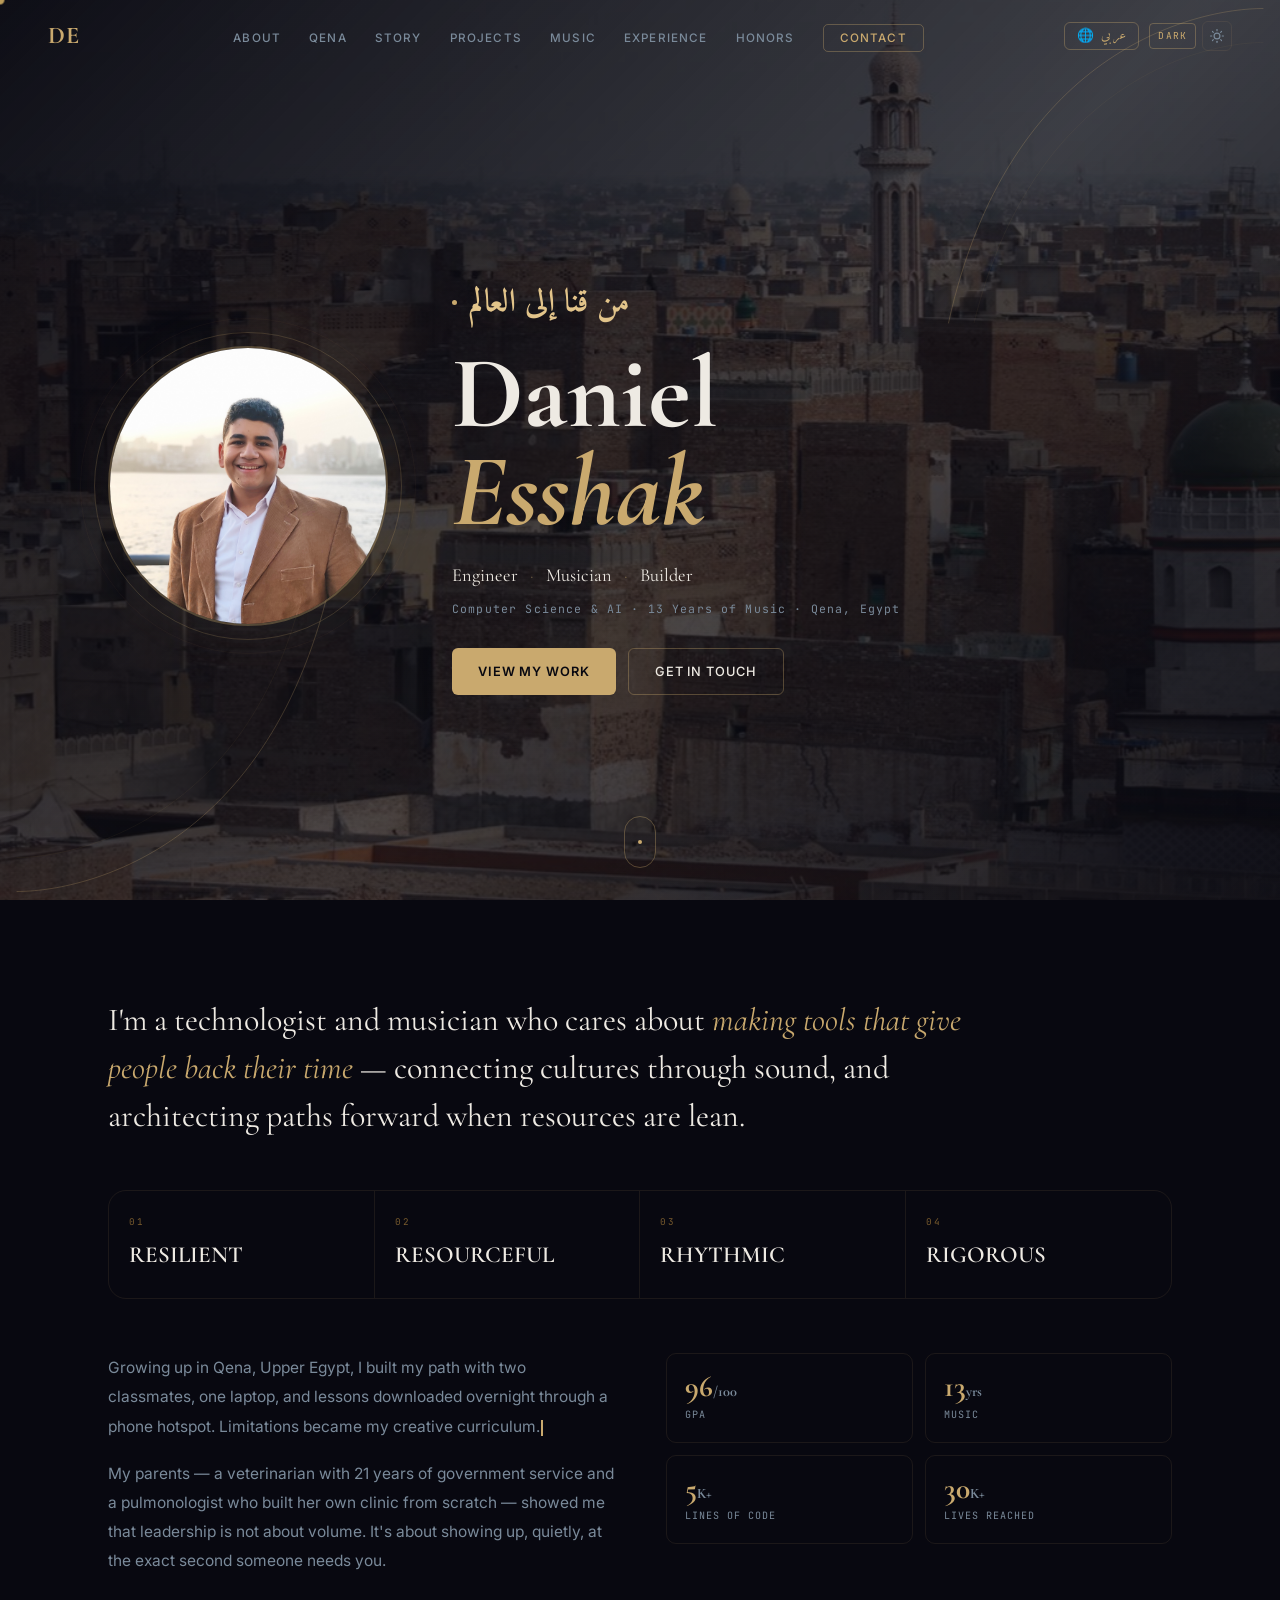
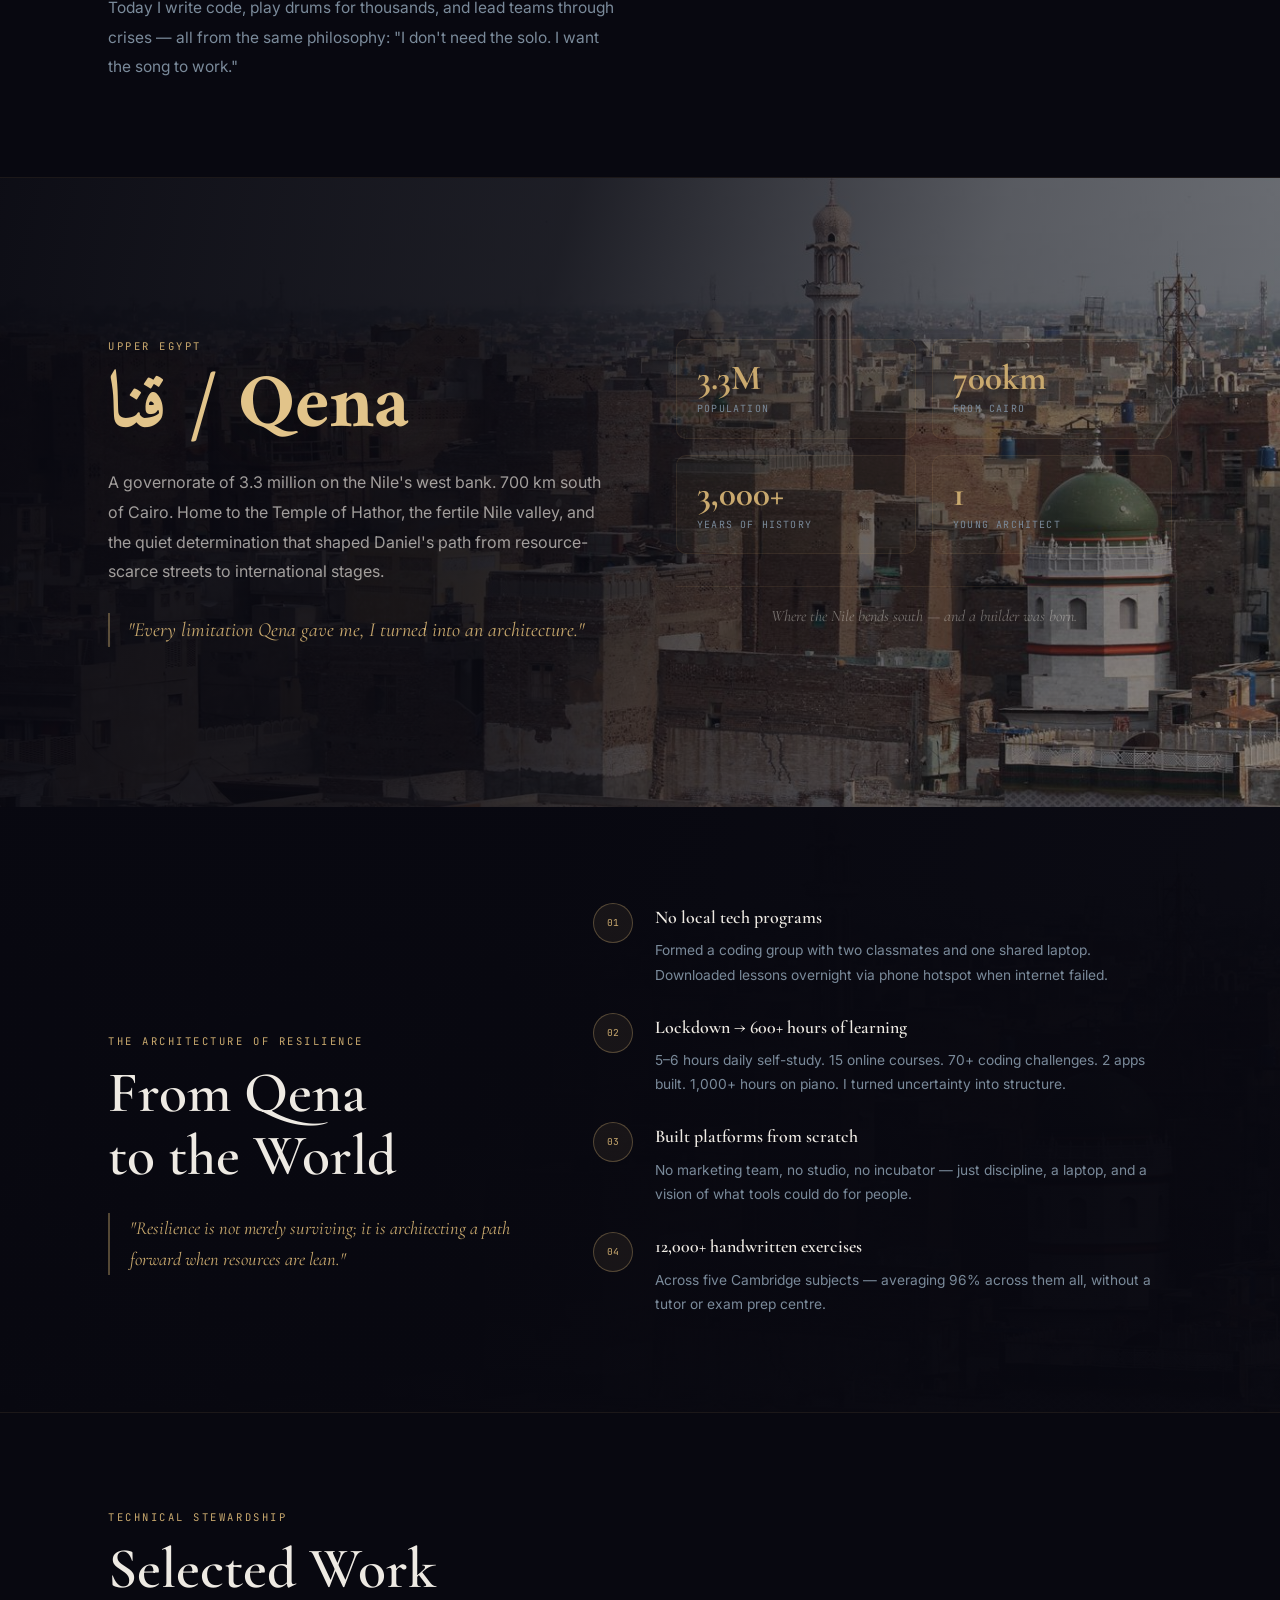
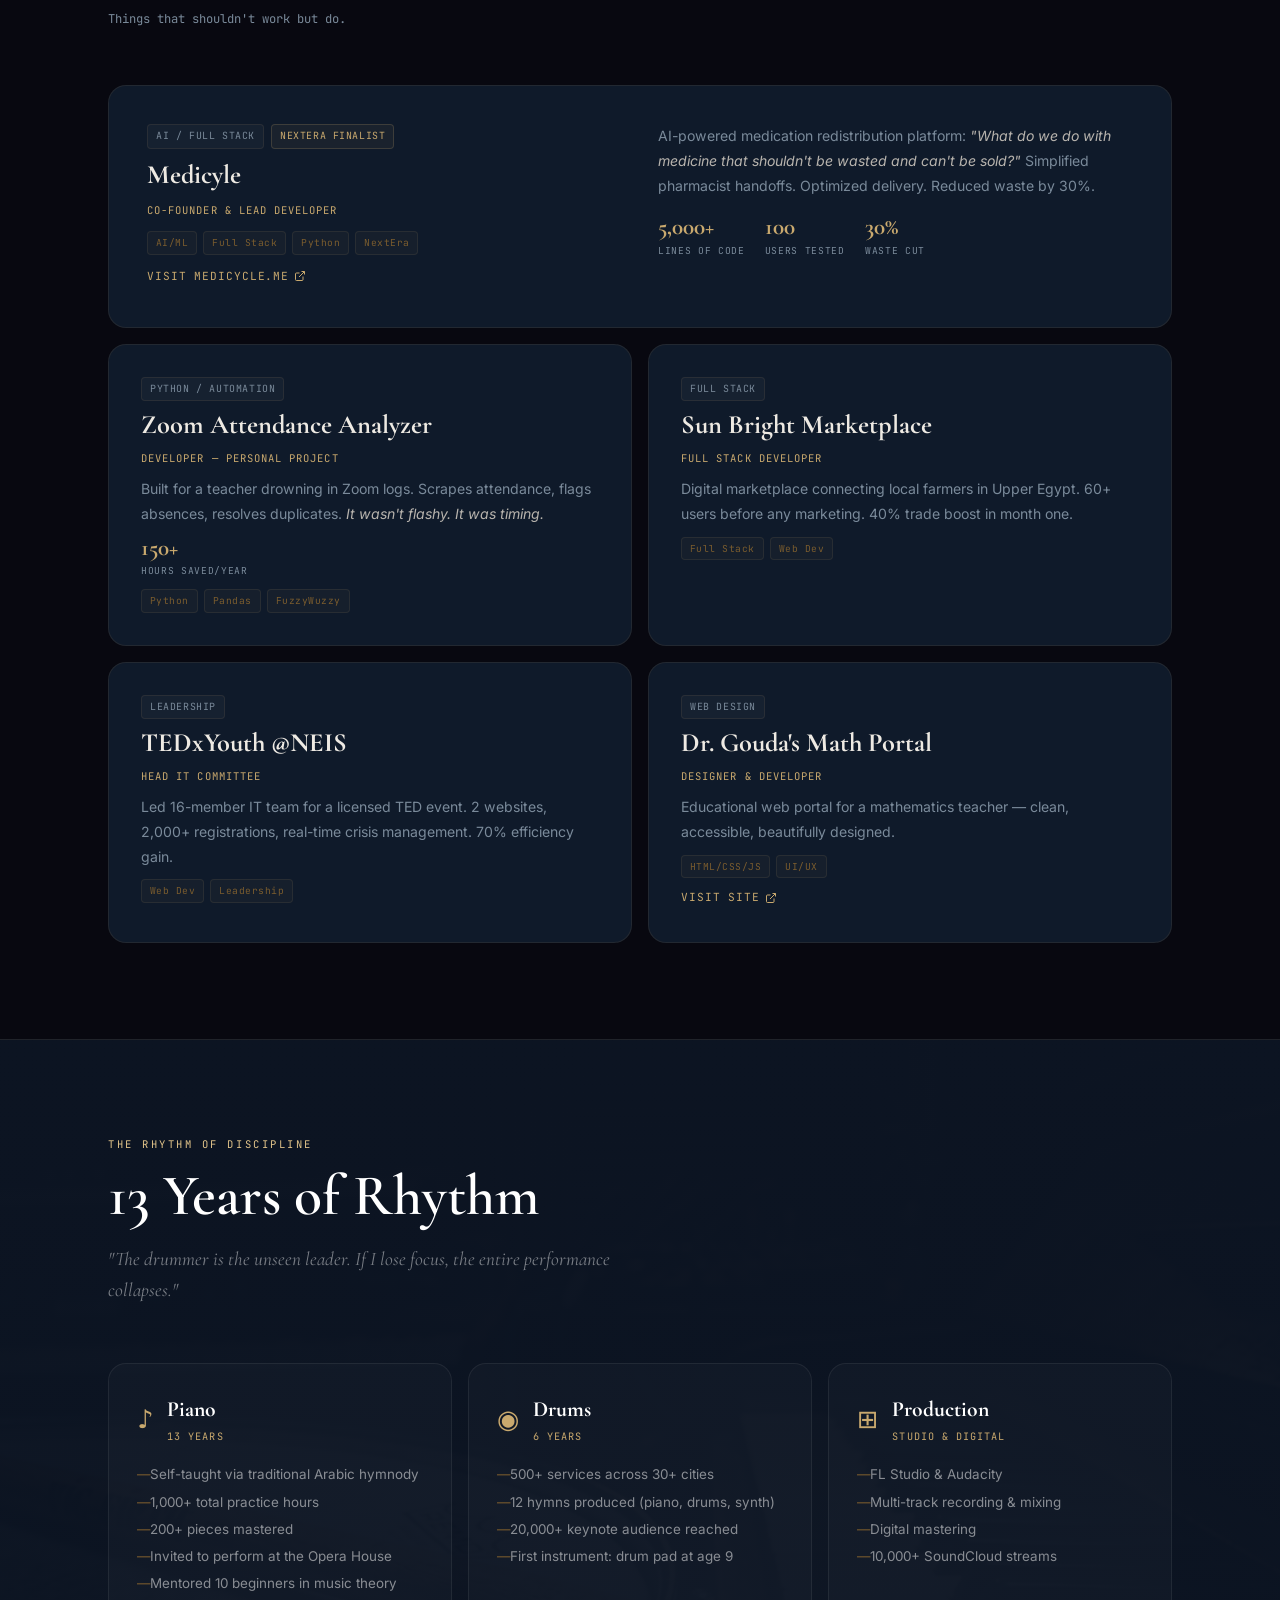
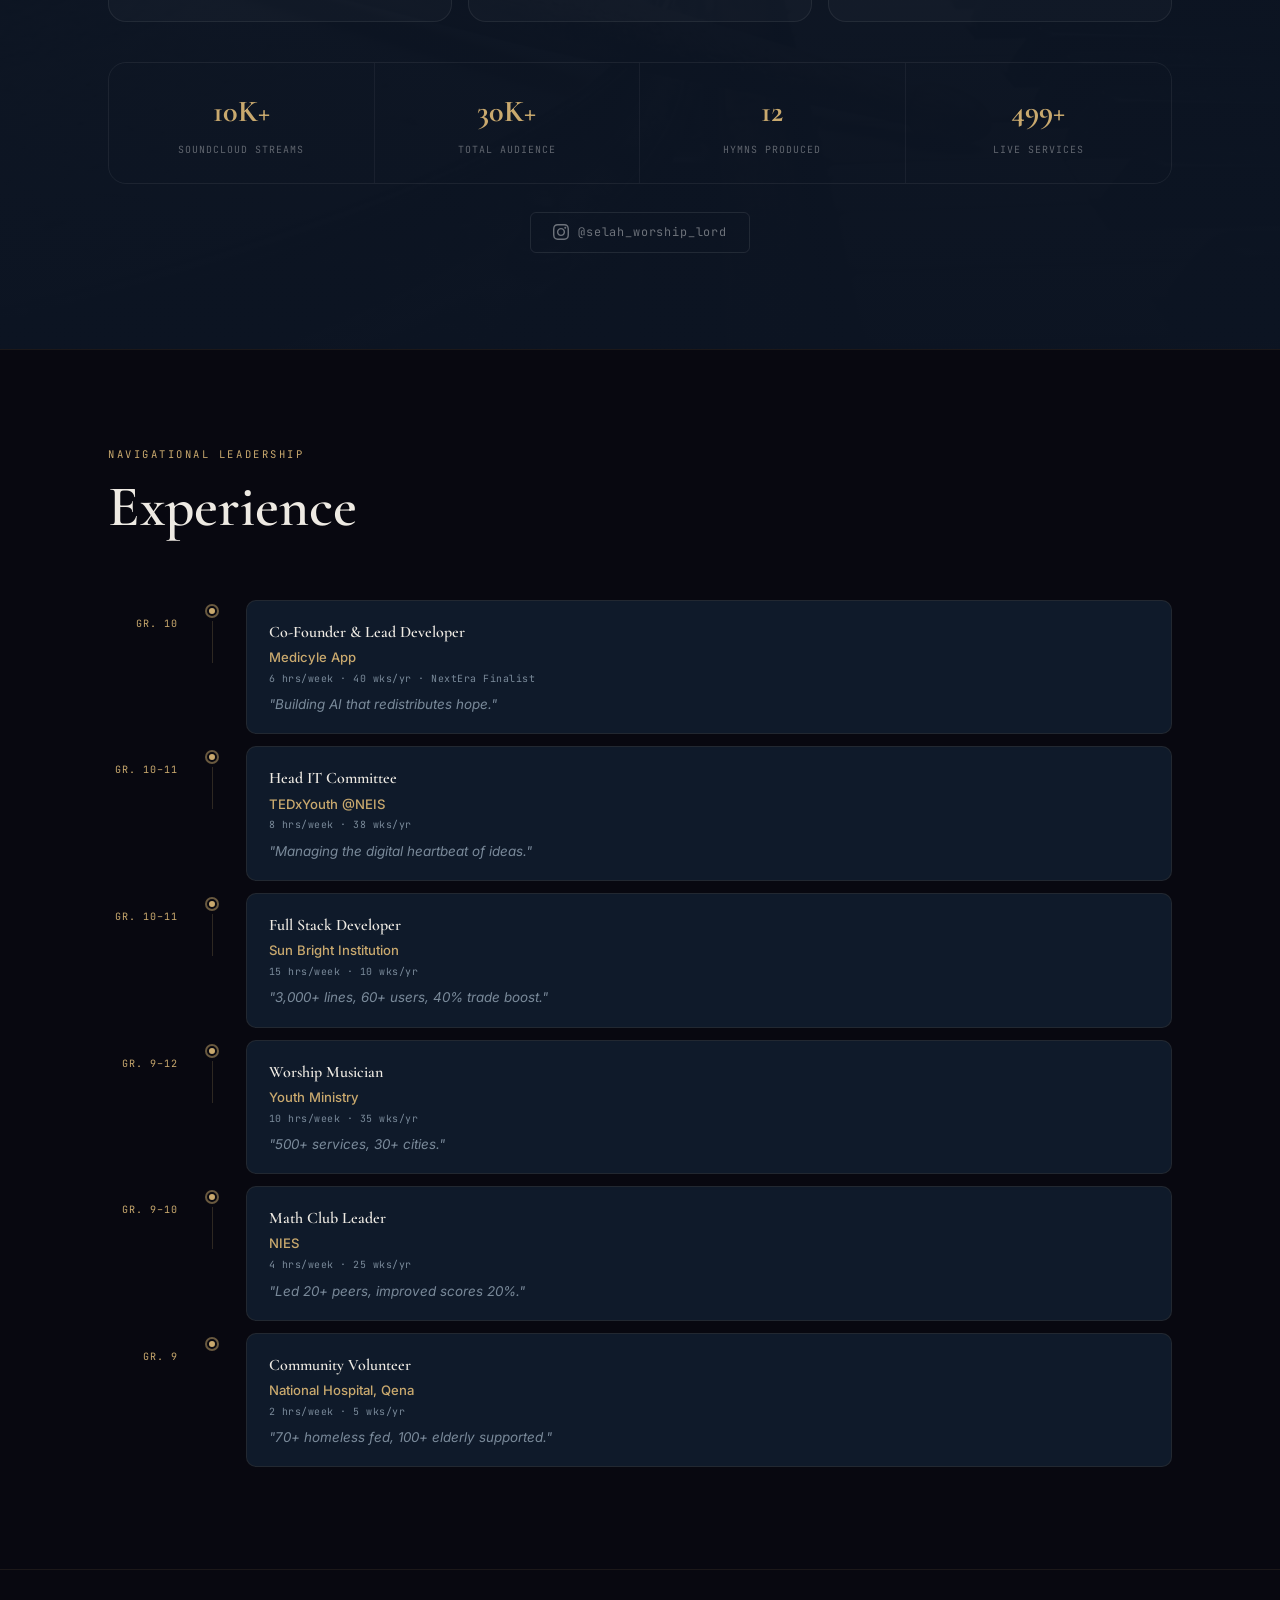
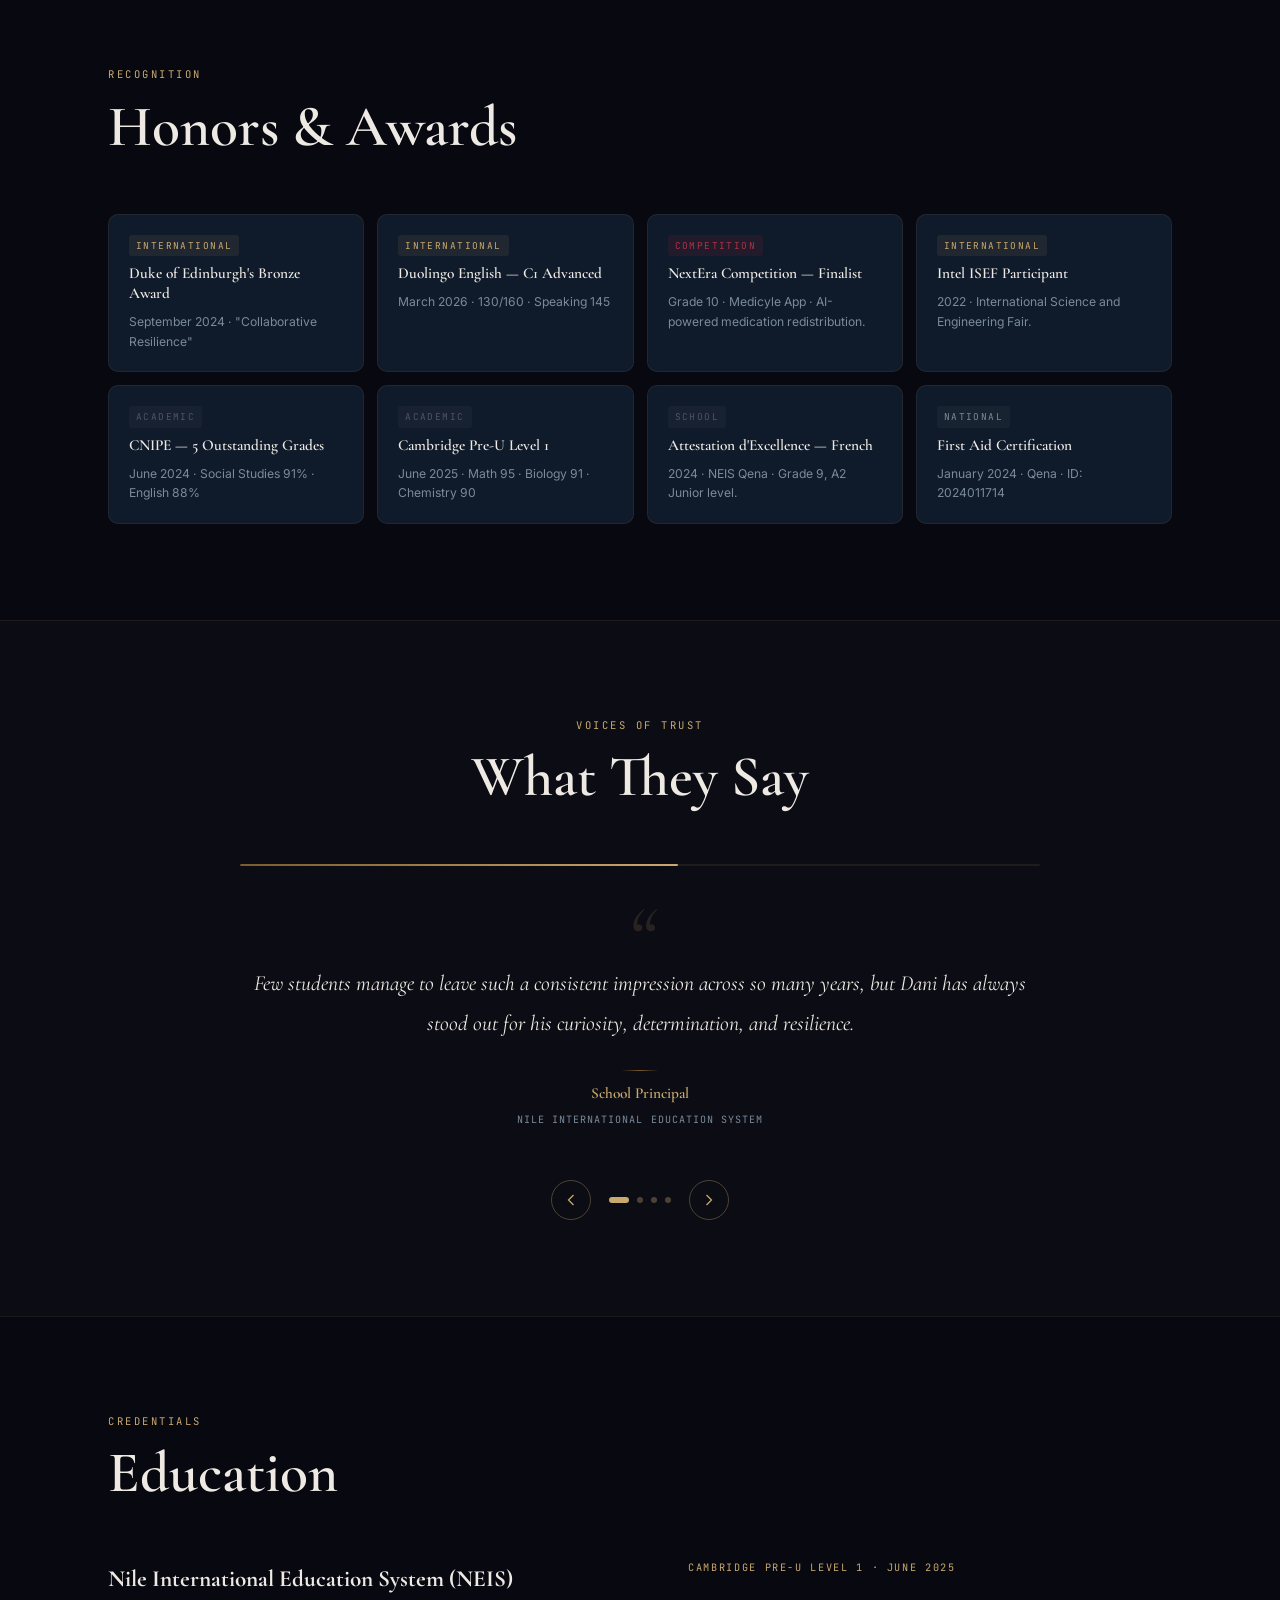
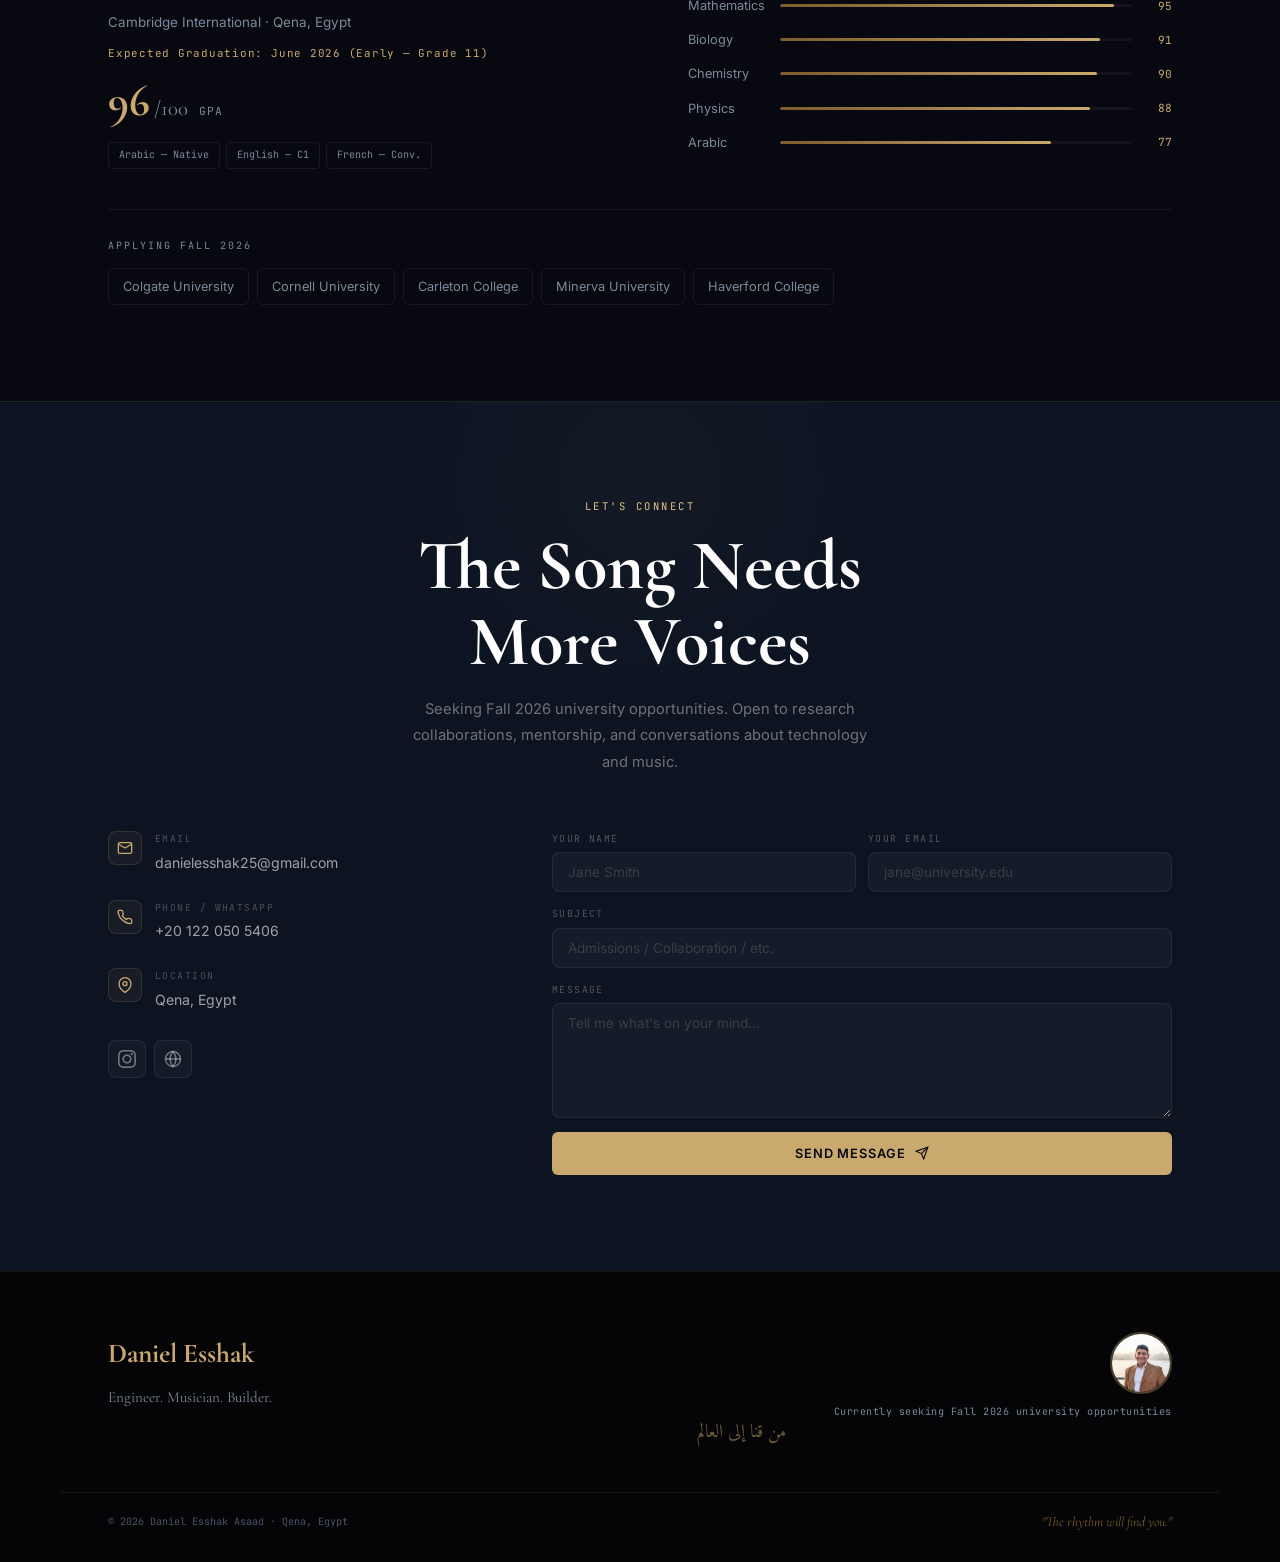
==== index.html @ c5931167 "Fix canonical URL to dodi-ui.github.io/Dody/" ====
<!DOCTYPE html>
<html lang="en" dir="ltr">
<head>
  <meta charset="UTF-8" />
  <meta name="viewport" content="width=device-width, initial-scale=1.0" />
  <title>Daniel Esshak — Engineer · Musician · Builder | Qena, Egypt</title>
  <meta name="description" content="Daniel Esshak Asaad — Computer Science student from Qena, Egypt. Co-founder of Medicyle AI, TEDx IT Lead, pianist & drummer with 13 years of music. Applying Fall 2026." />
  <meta name="keywords" content="Daniel Esshak, Qena Egypt, CS student, Medicyle, TEDx, pianist, drummer, software engineer, AI, portfolio" />
  <meta name="author" content="Daniel Esshak Asaad" />
  <meta name="robots" content="index, follow" />
  <meta property="og:type"        content="website" />
  <meta property="og:title"       content="Daniel Esshak — Engineer · Musician · Builder" />
  <meta property="og:description" content="CS student from Qena, Egypt. Building AI tools, playing drums for thousands, architecting paths forward." />
  <meta property="og:url"         content="https://dodi-ui.github.io/Dody/" />
  <meta property="og:locale"      content="en_US" />
  <meta name="twitter:card"        content="summary" />
  <meta name="twitter:title"       content="Daniel Esshak — Engineer · Musician · Builder" />
  <meta name="twitter:description" content="CS student from Qena, Egypt. Co-founder of Medicyle AI · TEDx IT Lead · Pianist & Drummer." />
  <link rel="canonical" href="https://dodi-ui.github.io/Dody/" />
  <link rel="preconnect" href="https://fonts.googleapis.com" />
  <link rel="preconnect" href="https://fonts.gstatic.com" crossorigin />
  <link href="https://fonts.googleapis.com/css2?family=Amiri:ital,wght@0,400;0,700;1,400&family=Cormorant+Garamond:ital,wght@0,300;0,400;0,600;0,700;1,300;1,400;1,600&family=Inter:wght@300;400;500;600&family=JetBrains+Mono:wght@400;500&display=swap" rel="stylesheet" />
  <link rel="stylesheet" href="style.css" />
</head>
<body>

  <!-- CURTAINS -->
  <div class="curtain curtain-left"  id="curtainLeft"></div>
  <div class="curtain curtain-right" id="curtainRight"></div>

  <!-- LOADER -->
  <div id="loader" class="loader">
    <div class="loader-inner">
      <div class="loader-deco loader-deco--tl"></div>
      <div class="loader-deco loader-deco--br"></div>
      <div class="loader-beats">
        <span class="beat" id="b1">TAK</span><span class="beat-dot">.</span>
        <span class="beat" id="b2">TAK</span><span class="beat-dot">.</span>
        <span class="beat" id="b3">TAK</span><span class="beat-dot">.</span>
      </div>
      <div class="loader-arabic-wrap" id="loaderArabic">
        <span class="loader-arabic" id="loaderArabicText"></span>
        <span class="loader-arabic-cursor" id="loaderCursor">|</span>
      </div>
      <div class="loader-bar-wrap"><div class="loader-bar" id="loaderBar"></div></div>
      <p class="loader-sub">Loading Daniel Esshak</p>
    </div>
  </div>

  <!-- CURSOR -->
  <div class="cursor" id="cursor"></div>
  <div class="cursor-follower" id="cursorFollower"></div>

  <!-- NAV -->
  <nav class="nav" id="mainNav">
    <a href="#hero" class="nav-logo" id="navLogo">
      <span class="logo-state logo-abbr">DE</span>
      <span class="logo-state logo-fullname">Daniel Esshak</span>
    </a>
    <button class="nav-toggle" id="navToggle" aria-label="Toggle menu">
      <span></span><span></span><span></span>
    </button>
    <ul class="nav-links" id="navLinks">
      <li><a href="#about"      class="nav-link" data-i18n="nav.about">About</a></li>
      <li><a href="#qena"       class="nav-link" data-i18n="nav.qena">Qena</a></li>
      <li><a href="#story"      class="nav-link" data-i18n="nav.story">Story</a></li>
      <li><a href="#projects"   class="nav-link" data-i18n="nav.projects">Projects</a></li>
      <li><a href="#music"      class="nav-link" data-i18n="nav.music">Music</a></li>
      <li><a href="#experience" class="nav-link" data-i18n="nav.experience">Experience</a></li>
      <li><a href="#honors"     class="nav-link" data-i18n="nav.honors">Honors</a></li>
      <li><a href="#contact"    class="nav-link nav-cta" data-i18n="nav.contact">Contact</a></li>
    </ul>
    <div class="nav-right">
      <!-- Translate -->
      <button class="translate-btn" id="translateBtn" aria-label="Translate to Arabic" title="Translate">
        <span class="translate-icon">&#x1F310;</span>
        <span class="translate-label" id="translateLabel" data-i18n="nav.translate">عربي</span>
      </button>
      <!-- Mode indicator + toggle -->
      <div class="theme-mode-wrap">
        <span class="theme-mode-label" id="themeModeLabel">DARK</span>
        <button class="theme-toggle" id="themeToggle" aria-label="Toggle light mode">
          <svg xmlns="http://www.w3.org/2000/svg" width="14" height="14" viewBox="0 0 24 24" fill="none" stroke="currentColor" stroke-width="2" stroke-linecap="round" stroke-linejoin="round"><circle cx="12" cy="12" r="5"/><line x1="12" y1="1" x2="12" y2="3"/><line x1="12" y1="21" x2="12" y2="23"/><line x1="4.22" y1="4.22" x2="5.64" y2="5.64"/><line x1="18.36" y1="18.36" x2="19.78" y2="19.78"/><line x1="1" y1="12" x2="3" y2="12"/><line x1="21" y1="12" x2="23" y2="12"/><line x1="4.22" y1="19.78" x2="5.64" y2="18.36"/><line x1="18.36" y1="5.64" x2="19.78" y2="4.22"/></svg>
        </button>
      </div>
    </div>
  </nav>

  <!-- ═══ HERO ═══ -->
  <section id="hero" class="hero">
    <div class="hero-bg">
      <img src="qena_night.png" alt="Qena night sky" class="hero-bg-img" />
      <div class="hero-bg-overlay"></div>
      <canvas id="particleCanvas" class="particle-canvas"></canvas>
    </div>
    <div class="hero-deco-lines">
      <svg class="hero-deco-svg hero-deco-svg--1" viewBox="0 0 400 400" fill="none">
        <path d="M 380,10 C 300,10 80,60 10,380" stroke="#c9a96e" stroke-width="0.9" stroke-linecap="round" opacity="0.32"/>
        <path d="M 380,50 C 310,50 110,95 40,380" stroke="#c9a96e" stroke-width="0.45" stroke-linecap="round" opacity="0.16"/>
      </svg>
      <svg class="hero-deco-svg hero-deco-svg--2" viewBox="0 0 400 400" fill="none">
        <path d="M 20,390 C 100,390 320,340 390,20" stroke="#c9a96e" stroke-width="0.9" stroke-linecap="round" opacity="0.32"/>
        <path d="M 20,350 C 90,350 300,305 360,20" stroke="#c9a96e" stroke-width="0.45" stroke-linecap="round" opacity="0.16"/>
      </svg>
    </div>
    <div class="hero-content">
      <div class="hero-portrait-wrap">
        <div class="hero-portrait-frame">
          <img src="daniel_portrait.png" alt="Daniel Esshak" class="hero-portrait" />
        </div>
        <div class="hero-portrait-ring"></div>
        <div class="hero-portrait-ring hero-portrait-ring--2"></div>
      </div>
      <div class="hero-text">
        <p class="hero-eyebrow hero-arabic-eyebrow">
          <span class="eyebrow-dot"></span>
          <span class="hero-arabic-text" dir="rtl">من قنا إلى العالم</span>
        </p>
        <h1 class="hero-name">
          <span class="hero-name-line">Daniel</span>
          <em class="hero-name-line hero-name-accent">Esshak</em>
        </h1>
        <p class="hero-tagline">
          <span data-i18n="hero.tagline.0">Engineer</span>
          <span class="tag-sep">·</span>
          <span data-i18n="hero.tagline.1">Musician</span>
          <span class="tag-sep">·</span>
          <span data-i18n="hero.tagline.2">Builder</span>
        </p>
        <p class="hero-sub" data-i18n="hero.sub">Computer Science &amp; AI · 13 Years of Music · Qena, Egypt</p>
        <div class="hero-actions">
          <a href="#projects" class="btn btn-primary" data-i18n="hero.cta.work">View My Work</a>
          <a href="#contact"  class="btn btn-ghost"   data-i18n="hero.cta.contact">Get in Touch</a>
        </div>
      </div>
    </div>
    <a href="#about" class="scroll-indicator" aria-label="Scroll down">
      <div class="scroll-dot"></div>
    </a>
  </section>

  <!-- ═══ ABOUT ═══ -->
  <section id="about" class="about section">
    <div class="container">
      <div class="about-intro">
        <p class="about-manifesto" data-i18n-html="about.manifesto">
          I'm a technologist and musician who cares about <em>making tools that give people back their time</em> — connecting cultures through sound, and architecting paths forward when resources are lean.
        </p>
      </div>
      <div class="about-values">
        <div class="value-item">
          <span class="value-num">01</span>
          <span class="value-word" data-i18n="about.value.0">RESILIENT</span>
          <span class="value-line"></span>
        </div>
        <div class="value-item">
          <span class="value-num">02</span>
          <span class="value-word" data-i18n="about.value.1">RESOURCEFUL</span>
          <span class="value-line"></span>
        </div>
        <div class="value-item">
          <span class="value-num">03</span>
          <span class="value-word" data-i18n="about.value.2">RHYTHMIC</span>
          <span class="value-line"></span>
        </div>
        <div class="value-item">
          <span class="value-num">04</span>
          <span class="value-word" data-i18n="about.value.3">RIGOROUS</span>
          <span class="value-line"></span>
        </div>
      </div>
      <div class="about-body">
        <div class="about-col">
          <div class="about-typewriter" id="aboutTypewriter">
            <p class="tw-para" data-i18n-tw="about.tw.0" data-tw="Growing up in Qena, Upper Egypt, I built my path with two classmates, one laptop, and lessons downloaded overnight through a phone hotspot. Limitations became my creative curriculum."></p>
            <p class="tw-para" data-i18n-tw="about.tw.1" data-tw="My parents — a veterinarian with 21 years of government service and a pulmonologist who built her own clinic from scratch — showed me that leadership is not about volume. It's about showing up, quietly, at the exact second someone needs you."></p>
            <p class="tw-para" data-i18n-tw="about.tw.2" data-tw='Today I write code, play drums for thousands, and lead teams through crises — all from the same philosophy: "I don&apos;t need the solo. I want the song to work."'></p>
          </div>
        </div>
        <div class="about-col">
          <div class="about-stats">
            <div class="stat" data-count="96" data-suffix="/100">
              <span class="stat-num">96<small>/100</small></span>
              <span class="stat-label" data-i18n="about.stat.gpa">GPA</span>
            </div>
            <div class="stat" data-count="13" data-suffix="yrs">
              <span class="stat-num">13<small>yrs</small></span>
              <span class="stat-label" data-i18n="about.stat.music">Music</span>
            </div>
            <div class="stat" data-count="5" data-suffix="K+">
              <span class="stat-num">5<small>K+</small></span>
              <span class="stat-label" data-i18n="about.stat.code">Lines of Code</span>
            </div>
            <div class="stat" data-count="30" data-suffix="K+">
              <span class="stat-num">30<small>K+</small></span>
              <span class="stat-label" data-i18n="about.stat.lives">Lives Reached</span>
            </div>
          </div>
        </div>
      </div>
    </div>
  </section>

  <!-- ═══ QENA SECTION ═══ -->
  <section id="qena" class="qena-section">
    <div class="qena-img-wrap">
      <img src="qena_night.png" alt="Qena, Upper Egypt at night" class="qena-img" loading="lazy" />
      <div class="qena-gradient-overlay"></div>
    </div>
    <div class="container qena-body">
      <div class="qena-left">
        <div class="qena-eyebrow" data-i18n="qena.label">Upper Egypt</div>
        <h2 class="qena-title" data-i18n="qena.title">قنا / Qena</h2>
        <p class="qena-desc" data-i18n="qena.desc">A governorate of 3.3 million on the Nile's west bank. 700 km south of Cairo. Home to the Temple of Hathor, the fertile Nile valley, and the quiet determination that shaped Daniel's path from resource-scarce streets to international stages.</p>
        <blockquote class="qena-quote" data-i18n="qena.quote">"Every limitation Qena gave me, I turned into an architecture."</blockquote>
      </div>
      <div class="qena-right">
        <div class="qena-facts">
          <div class="qf-item" data-scroll-reveal>
            <span class="qf-val">3.3M</span>
            <span class="qf-label" data-i18n="qena.fact.population">Population</span>
          </div>
          <div class="qf-item" data-scroll-reveal>
            <span class="qf-val">700km</span>
            <span class="qf-label" data-i18n="qena.fact.cairo">From Cairo</span>
          </div>
          <div class="qf-item" data-scroll-reveal>
            <span class="qf-val">3,000+</span>
            <span class="qf-label" data-i18n="qena.fact.history">Years of History</span>
          </div>
          <div class="qf-item" data-scroll-reveal>
            <span class="qf-val">1</span>
            <span class="qf-label" data-i18n="qena.fact.builder">Young Architect</span>
          </div>
        </div>
        <div class="qena-timeline-note" data-i18n="qena.note">
          Where the Nile bends south — and a builder was born.
        </div>
      </div>
    </div>
  </section>

  <!-- ═══ STORY ═══ -->
  <section id="story" class="story section">
    <div class="story-bg">
      <img src="qena_night.png" alt="Upper Egypt" class="story-bg-img" loading="lazy" />
      <div class="story-bg-overlay"></div>
    </div>
    <div class="container story-grid">
      <div class="story-left">
        <div class="section-label" data-i18n="story.label">The Architecture of Resilience</div>
        <h2 class="section-title" data-i18n-html="story.title">From Qena<br/>to the World</h2>
        <blockquote class="story-quote" data-i18n="story.quote">"Resilience is not merely surviving; it is architecting a path forward when resources are lean."</blockquote>
      </div>
      <div class="story-right">
        <div class="story-timeline">
          <div class="timeline-item" data-scroll-reveal>
            <div class="tl-icon">01</div>
            <div class="tl-content">
              <h3 class="tl-title" data-i18n="story.tl.0.title">No local tech programs</h3>
              <p class="tl-desc" data-i18n="story.tl.0.desc">Formed a coding group with two classmates and one shared laptop. Downloaded lessons overnight via phone hotspot when internet failed.</p>
            </div>
          </div>
          <div class="timeline-item" data-scroll-reveal>
            <div class="tl-icon">02</div>
            <div class="tl-content">
              <h3 class="tl-title" data-i18n="story.tl.1.title">Lockdown → 600+ hours of learning</h3>
              <p class="tl-desc" data-i18n="story.tl.1.desc">5–6 hours daily self-study. 15 online courses. 70+ coding challenges. 2 apps built. 1,000+ hours on piano. I turned uncertainty into structure.</p>
            </div>
          </div>
          <div class="timeline-item" data-scroll-reveal>
            <div class="tl-icon">03</div>
            <div class="tl-content">
              <h3 class="tl-title" data-i18n="story.tl.2.title">Built platforms from scratch</h3>
              <p class="tl-desc" data-i18n="story.tl.2.desc">No marketing team, no studio, no incubator — just discipline, a laptop, and a vision of what tools could do for people.</p>
            </div>
          </div>
          <div class="timeline-item" data-scroll-reveal>
            <div class="tl-icon">04</div>
            <div class="tl-content">
              <h3 class="tl-title" data-i18n="story.tl.3.title">12,000+ handwritten exercises</h3>
              <p class="tl-desc" data-i18n="story.tl.3.desc">Across five Cambridge subjects — averaging 96% across them all, without a tutor or exam prep centre.</p>
            </div>
          </div>
        </div>
      </div>
    </div>
  </section>

  <!-- ═══ PROJECTS ═══ -->
  <section id="projects" class="projects section">
    <div class="container">
      <div class="section-header">
        <div class="section-label" data-i18n="projects.label">Technical Stewardship</div>
        <h2 class="section-title" data-i18n="projects.title">Selected Work</h2>
        <p class="section-sub" data-i18n="projects.sub">Things that shouldn't work but do.</p>
      </div>
      <div class="projects-grid">
        <article class="project-card project-card--featured" data-scroll-reveal>
          <div class="project-card-inner">
            <div class="project-left">
              <div class="project-meta">
                <span class="project-tag">AI / Full Stack</span>
                <span class="project-tag project-tag--gold">NextEra Finalist</span>
              </div>
              <h3 class="project-name">Medicyle</h3>
              <p class="project-role" data-i18n="projects.medicyle.role">Co-Founder &amp; Lead Developer</p>
              <div class="project-stack">
                <span class="stack-chip">AI/ML</span><span class="stack-chip">Full Stack</span>
                <span class="stack-chip">Python</span><span class="stack-chip">NextEra</span>
              </div>
              <a href="https://medicycle.me" target="_blank" rel="noopener" class="project-link">Visit Medicycle.me <svg width="12" height="12" viewBox="0 0 24 24" fill="none" stroke="currentColor" stroke-width="2"><path d="M18 13v6a2 2 0 0 1-2 2H5a2 2 0 0 1-2-2V8a2 2 0 0 1 2-2h6"/><polyline points="15,3 21,3 21,9"/><line x1="10" y1="14" x2="21" y2="3"/></svg></a>
            </div>
            <div class="project-right">
              <p class="project-desc" data-i18n="projects.medicyle.desc">AI-powered medication redistribution platform: <em>"What do we do with medicine that shouldn't be wasted and can't be sold?"</em> Simplified pharmacist handoffs. Optimized delivery. Reduced waste by 30%.</p>
              <div class="project-metrics">
                <div class="metric"><span class="metric-val">5,000+</span><span class="metric-label" data-i18n="projects.metric.lines">Lines of code</span></div>
                <div class="metric"><span class="metric-val">100</span><span class="metric-label" data-i18n="projects.metric.users">Users tested</span></div>
                <div class="metric"><span class="metric-val">30%</span><span class="metric-label" data-i18n="projects.metric.waste">Waste cut</span></div>
              </div>
            </div>
          </div>
        </article>
        <article class="project-card" data-scroll-reveal>
          <div class="project-card-inner project-card-inner--sm">
            <div class="project-meta"><span class="project-tag">Python / Automation</span></div>
            <h3 class="project-name" data-i18n="projects.zoom.name">Zoom Attendance Analyzer</h3>
            <p class="project-role" data-i18n="projects.zoom.role">Developer — Personal Project</p>
            <p class="project-desc" data-i18n="projects.zoom.desc">Built for a teacher drowning in Zoom logs. Scrapes attendance, flags absences, resolves duplicates. <em>It wasn't flashy. It was timing.</em></p>
            <div class="project-metrics"><div class="metric"><span class="metric-val">150+</span><span class="metric-label" data-i18n="projects.zoom.metric">Hours saved/year</span></div></div>
            <div class="project-stack"><span class="stack-chip">Python</span><span class="stack-chip">Pandas</span><span class="stack-chip">FuzzyWuzzy</span></div>
          </div>
        </article>
        <article class="project-card" data-scroll-reveal>
          <div class="project-card-inner project-card-inner--sm">
            <div class="project-meta"><span class="project-tag">Full Stack</span></div>
            <h3 class="project-name" data-i18n="projects.sunbright.name">Sun Bright Marketplace</h3>
            <p class="project-role" data-i18n="projects.sunbright.role">Full Stack Developer</p>
            <p class="project-desc" data-i18n="projects.sunbright.desc">Digital marketplace connecting local farmers in Upper Egypt. 60+ users before any marketing. 40% trade boost in month one.</p>
            <div class="project-stack"><span class="stack-chip">Full Stack</span><span class="stack-chip">Web Dev</span></div>
          </div>
        </article>
        <article class="project-card" data-scroll-reveal>
          <div class="project-card-inner project-card-inner--sm">
            <div class="project-meta"><span class="project-tag">Leadership</span></div>
            <h3 class="project-name">TEDxYouth @NEIS</h3>
            <p class="project-role" data-i18n="projects.tedx.role">Head IT Committee</p>
            <p class="project-desc" data-i18n="projects.tedx.desc">Led 16-member IT team for a licensed TED event. 2 websites, 2,000+ registrations, real-time crisis management. 70% efficiency gain.</p>
            <div class="project-stack"><span class="stack-chip">Web Dev</span><span class="stack-chip">Leadership</span></div>
          </div>
        </article>
        <article class="project-card" data-scroll-reveal>
          <div class="project-card-inner project-card-inner--sm">
            <div class="project-meta"><span class="project-tag">Web Design</span></div>
            <h3 class="project-name" data-i18n="projects.gouda.name">Dr. Gouda's Math Portal</h3>
            <p class="project-role" data-i18n="projects.gouda.role">Designer &amp; Developer</p>
            <p class="project-desc" data-i18n="projects.gouda.desc">Educational web portal for a mathematics teacher — clean, accessible, beautifully designed.</p>
            <div class="project-stack"><span class="stack-chip">HTML/CSS/JS</span><span class="stack-chip">UI/UX</span></div>
            <a href="https://dodi-ui.github.io/Math-Site-2/" target="_blank" rel="noopener" class="project-link">Visit Site <svg width="12" height="12" viewBox="0 0 24 24" fill="none" stroke="currentColor" stroke-width="2"><path d="M18 13v6a2 2 0 0 1-2 2H5a2 2 0 0 1-2-2V8a2 2 0 0 1 2-2h6"/><polyline points="15,3 21,3 21,9"/><line x1="10" y1="14" x2="21" y2="3"/></svg></a>
          </div>
        </article>
      </div>
    </div>
  </section>

  <!-- ═══ MUSIC ═══ -->
  <section id="music" class="music section section--dark">
    <div class="music-bg">
      <img src="music_atmosphere.png" alt="Music" class="music-bg-img" loading="lazy" />
      <div class="music-bg-overlay"></div>
    </div>
    <div class="container">
      <div class="section-header">
        <div class="section-label section-label--light" data-i18n="music.label">The Rhythm of Discipline</div>
        <h2 class="section-title section-title--light" data-i18n="music.title">13 Years of Rhythm</h2>
        <blockquote class="music-hero-quote" data-i18n="music.quote">"The drummer is the unseen leader. If I lose focus, the entire performance collapses."</blockquote>
      </div>
      <div class="music-grid">
        <div class="music-card" data-scroll-reveal>
          <div class="music-card-header"><span class="music-card-icon">♪</span><div><h3 class="music-card-title" data-i18n="music.piano.title">Piano</h3><p class="music-card-years">13 Years</p></div></div>
          <ul class="music-card-facts">
            <li data-i18n="music.piano.f0">Self-taught via traditional Arabic hymnody</li>
            <li data-i18n="music.piano.f1">1,000+ total practice hours</li>
            <li data-i18n="music.piano.f2">200+ pieces mastered</li>
            <li data-i18n="music.piano.f3">Invited to perform at the Opera House</li>
            <li data-i18n="music.piano.f4">Mentored 10 beginners in music theory</li>
          </ul>
        </div>
        <div class="music-card" data-scroll-reveal>
          <div class="music-card-header"><span class="music-card-icon">◉</span><div><h3 class="music-card-title" data-i18n="music.drums.title">Drums</h3><p class="music-card-years">6 Years</p></div></div>
          <ul class="music-card-facts">
            <li data-i18n="music.drums.f0">500+ services across 30+ cities</li>
            <li data-i18n="music.drums.f1">12 hymns produced (piano, drums, synth)</li>
            <li data-i18n="music.drums.f2">20,000+ keynote audience reached</li>
            <li data-i18n="music.drums.f3">First instrument: drum pad at age 9</li>
          </ul>
        </div>
        <div class="music-card" data-scroll-reveal>
          <div class="music-card-header"><span class="music-card-icon">⊞</span><div><h3 class="music-card-title" data-i18n="music.prod.title">Production</h3><p class="music-card-years">Studio &amp; Digital</p></div></div>
          <ul class="music-card-facts">
            <li>FL Studio &amp; Audacity</li>
            <li data-i18n="music.prod.f1">Multi-track recording &amp; mixing</li>
            <li data-i18n="music.prod.f2">Digital mastering</li>
            <li>10,000+ SoundCloud streams</li>
          </ul>
        </div>
      </div>
      <div class="music-metrics">
        <div class="music-metric" data-count="10" data-suffix="K+" data-scroll-reveal><span class="mm-val">10K+</span><span class="mm-label" data-i18n="music.m0">SoundCloud Streams</span></div>
        <div class="music-metric" data-count="30" data-suffix="K+" data-scroll-reveal><span class="mm-val">30K+</span><span class="mm-label" data-i18n="music.m1">Total Audience</span></div>
        <div class="music-metric" data-count="12" data-suffix="" data-scroll-reveal><span class="mm-val">12</span><span class="mm-label" data-i18n="music.m2">Hymns Produced</span></div>
        <div class="music-metric" data-count="500" data-suffix="+" data-scroll-reveal><span class="mm-val">500+</span><span class="mm-label" data-i18n="music.m3">Live Services</span></div>
      </div>
      <div class="music-links">
        <a href="https://www.instagram.com/selah_worship_lord/" target="_blank" rel="noopener" class="music-ext-link">
          <svg width="16" height="16" viewBox="0 0 24 24" fill="currentColor"><path d="M12 2.163c3.204 0 3.584.012 4.85.07 3.252.148 4.771 1.691 4.919 4.919.058 1.265.069 1.645.069 4.849 0 3.205-.012 3.584-.069 4.849-.149 3.225-1.664 4.771-4.919 4.919-1.266.058-1.644.07-4.85.07-3.204 0-3.584-.012-4.849-.07-3.26-.149-4.771-1.699-4.919-4.92-.058-1.265-.07-1.644-.07-4.849 0-3.204.013-3.583.07-4.849.149-3.227 1.664-4.771 4.919-4.919 1.266-.057 1.645-.069 4.849-.069zm0-2.163c-3.259 0-3.667.014-4.947.072-4.358.2-6.78 2.618-6.98 6.98-.059 1.281-.073 1.689-.073 4.948 0 3.259.014 3.668.072 4.948.2 4.358 2.618 6.78 6.98 6.98 1.281.058 1.689.072 4.948.072 3.259 0 3.668-.014 4.948-.072 4.354-.2 6.782-2.618 6.979-6.98.059-1.28.073-1.689.073-4.948 0-3.259-.014-3.667-.072-4.947-.196-4.354-2.617-6.78-6.979-6.98-1.281-.059-1.69-.073-4.949-.073zm0 5.838c-3.403 0-6.162 2.759-6.162 6.162s2.759 6.163 6.162 6.163 6.162-2.759 6.162-6.163c0-3.403-2.759-6.162-6.162-6.162zm0 10.162c-2.209 0-4-1.79-4-4 0-2.209 1.791-4 4-4s4 1.791 4 4c0 2.21-1.791 4-4 4zm6.406-11.845c-.796 0-1.441.645-1.441 1.44s.645 1.44 1.441 1.44c.795 0 1.439-.645 1.439-1.44s-.644-1.44-1.439-1.44z"/></svg>
          @selah_worship_lord
        </a>
      </div>
    </div>
  </section>

  <!-- ═══ EXPERIENCE ═══ -->
  <section id="experience" class="experience section">
    <div class="container">
      <div class="section-header">
        <div class="section-label" data-i18n="exp.label">Navigational Leadership</div>
        <h2 class="section-title" data-i18n="exp.title">Experience</h2>
      </div>
      <div class="exp-timeline">
        <div class="exp-item" data-scroll-reveal><div class="exp-year-col"><span class="exp-year">Gr. 10</span></div><div class="exp-connector"><div class="exp-dot"></div><div class="exp-line"></div></div><div class="exp-card"><div class="exp-role" data-i18n="exp.0.role">Co-Founder &amp; Lead Developer</div><div class="exp-org">Medicyle App</div><div class="exp-detail">6 hrs/week · 40 wks/yr · NextEra Finalist</div><p class="exp-desc" data-i18n="exp.0.desc">"Building AI that redistributes hope."</p></div></div>
        <div class="exp-item" data-scroll-reveal><div class="exp-year-col"><span class="exp-year">Gr. 10–11</span></div><div class="exp-connector"><div class="exp-dot"></div><div class="exp-line"></div></div><div class="exp-card"><div class="exp-role" data-i18n="exp.1.role">Head IT Committee</div><div class="exp-org">TEDxYouth @NEIS</div><div class="exp-detail">8 hrs/week · 38 wks/yr</div><p class="exp-desc" data-i18n="exp.1.desc">"Managing the digital heartbeat of ideas."</p></div></div>
        <div class="exp-item" data-scroll-reveal><div class="exp-year-col"><span class="exp-year">Gr. 10–11</span></div><div class="exp-connector"><div class="exp-dot"></div><div class="exp-line"></div></div><div class="exp-card"><div class="exp-role" data-i18n="exp.2.role">Full Stack Developer</div><div class="exp-org">Sun Bright Institution</div><div class="exp-detail">15 hrs/week · 10 wks/yr</div><p class="exp-desc" data-i18n="exp.2.desc">"3,000+ lines, 60+ users, 40% trade boost."</p></div></div>
        <div class="exp-item" data-scroll-reveal><div class="exp-year-col"><span class="exp-year">Gr. 9–12</span></div><div class="exp-connector"><div class="exp-dot"></div><div class="exp-line"></div></div><div class="exp-card"><div class="exp-role" data-i18n="exp.3.role">Worship Musician</div><div class="exp-org">Youth Ministry</div><div class="exp-detail">10 hrs/week · 35 wks/yr</div><p class="exp-desc" data-i18n="exp.3.desc">"500+ services, 30+ cities."</p></div></div>
        <div class="exp-item" data-scroll-reveal><div class="exp-year-col"><span class="exp-year">Gr. 9–10</span></div><div class="exp-connector"><div class="exp-dot"></div><div class="exp-line"></div></div><div class="exp-card"><div class="exp-role" data-i18n="exp.4.role">Math Club Leader</div><div class="exp-org">NIES</div><div class="exp-detail">4 hrs/week · 25 wks/yr</div><p class="exp-desc" data-i18n="exp.4.desc">"Led 20+ peers, improved scores 20%."</p></div></div>
        <div class="exp-item" data-scroll-reveal><div class="exp-year-col"><span class="exp-year">Gr. 9</span></div><div class="exp-connector"><div class="exp-dot"></div></div><div class="exp-card"><div class="exp-role" data-i18n="exp.5.role">Community Volunteer</div><div class="exp-org">National Hospital, Qena</div><div class="exp-detail">2 hrs/week · 5 wks/yr</div><p class="exp-desc" data-i18n="exp.5.desc">"70+ homeless fed, 100+ elderly supported."</p></div></div>
      </div>
    </div>
  </section>

  <!-- ═══ HONORS ═══ -->
  <section id="honors" class="honors section">
    <div class="container">
      <div class="section-header">
        <div class="section-label" data-i18n="honors.label">Recognition</div>
        <h2 class="section-title" data-i18n="honors.title">Honors &amp; Awards</h2>
      </div>
      <div class="honors-grid">
        <div class="honor-card" data-scroll-reveal><div class="honor-level honor-level--intl">International</div><h3 class="honor-name">Duke of Edinburgh's Bronze Award</h3><p class="honor-desc">September 2024 · "Collaborative Resilience"</p></div>
        <div class="honor-card" data-scroll-reveal><div class="honor-level honor-level--intl">International</div><h3 class="honor-name">Duolingo English — C1 Advanced</h3><p class="honor-desc">March 2026 · 130/160 · Speaking 145</p></div>
        <div class="honor-card" data-scroll-reveal><div class="honor-level honor-level--comp">Competition</div><h3 class="honor-name">NextEra Competition — Finalist</h3><p class="honor-desc">Grade 10 · Medicyle App · AI-powered medication redistribution.</p></div>
        <div class="honor-card" data-scroll-reveal><div class="honor-level honor-level--intl">International</div><h3 class="honor-name">Intel ISEF Participant</h3><p class="honor-desc">2022 · International Science and Engineering Fair.</p></div>
        <div class="honor-card" data-scroll-reveal><div class="honor-level honor-level--school">Academic</div><h3 class="honor-name">CNIPE — 5 Outstanding Grades</h3><p class="honor-desc">June 2024 · Social Studies 91% · English 88%</p></div>
        <div class="honor-card" data-scroll-reveal><div class="honor-level honor-level--school">Academic</div><h3 class="honor-name">Cambridge Pre-U Level 1</h3><p class="honor-desc">June 2025 · Math 95 · Biology 91 · Chemistry 90</p></div>
        <div class="honor-card" data-scroll-reveal><div class="honor-level honor-level--school">School</div><h3 class="honor-name">Attestation d'Excellence — French</h3><p class="honor-desc">2024 · NEIS Qena · Grade 9, A2 Junior level.</p></div>
        <div class="honor-card" data-scroll-reveal><div class="honor-level honor-level--natl">National</div><h3 class="honor-name">First Aid Certification</h3><p class="honor-desc">January 2024 · Qena · ID: 2024011714</p></div>
      </div>
    </div>
  </section>

  <!-- ═══ TESTIMONIALS ═══ -->
  <section id="testimonials" class="testimonials section section--alt">
    <div class="container">
      <div class="section-header section-header--center">
        <div class="section-label" data-i18n="testi.label">Voices of Trust</div>
        <h2 class="section-title" data-i18n="testi.title">What They Say</h2>
      </div>
      <div class="testi-carousel" id="testiCarousel">
        <div class="testi-track" id="testiTrack">
          <div class="testi-slide active"><div class="testi-card"><div class="testi-open-quote">&ldquo;</div><blockquote class="testi-quote" data-i18n="testi.q0">Few students manage to leave such a consistent impression across so many years, but Dani has always stood out for his curiosity, determination, and resilience.</blockquote><footer class="testi-footer"><div class="testi-divider"></div><strong class="testi-name" data-i18n="testi.n0">School Principal</strong><span class="testi-org">Nile International Education System</span></footer></div></div>
          <div class="testi-slide"><div class="testi-card"><div class="testi-open-quote">&ldquo;</div><blockquote class="testi-quote" data-i18n="testi.q1">Daniel has consistently redefined student leadership within our community through a unique blend of technical expertise, physical grit, and remarkable empathy.</blockquote><footer class="testi-footer"><div class="testi-divider"></div><strong class="testi-name">Abu Bakr Ali</strong><span class="testi-org">Principal / Cambridge Coordinator, NEIS</span></footer></div></div>
          <div class="testi-slide"><div class="testi-card"><div class="testi-open-quote">&ldquo;</div><blockquote class="testi-quote" data-i18n="testi.q2">His ability to bridge this age gap — maintaining technical authority among older peers — speaks to a level of emotional intelligence and maturity rarely seen in a high school student.</blockquote><footer class="testi-footer"><div class="testi-divider"></div><strong class="testi-name">NEIS Leadership Team</strong><span class="testi-org">Nile Egyptian International Schools</span></footer></div></div>
          <div class="testi-slide"><div class="testi-card"><div class="testi-open-quote">&ldquo;</div><blockquote class="testi-quote" data-i18n="testi.q3">Dani does not boast about his achievements; rather, he lets his actions speak for themselves. This quiet confidence is a quality that will serve him well.</blockquote><footer class="testi-footer"><div class="testi-divider"></div><strong class="testi-name">School Counselor</strong><span class="testi-org">Nile International Education System</span></footer></div></div>
        </div>
        <div class="testi-controls">
          <button class="testi-btn" id="testiPrev" aria-label="Previous"><svg width="20" height="20" viewBox="0 0 24 24" fill="none" stroke="currentColor" stroke-width="1.5"><polyline points="15 18 9 12 15 6"/></svg></button>
          <div class="testi-dots" id="testiDots"></div>
          <button class="testi-btn" id="testiNext" aria-label="Next"><svg width="20" height="20" viewBox="0 0 24 24" fill="none" stroke="currentColor" stroke-width="1.5"><polyline points="9 18 15 12 9 6"/></svg></button>
        </div>
      </div>
    </div>
  </section>

  <!-- ═══ EDUCATION ═══ -->
  <section id="education" class="education section">
    <div class="container">
      <div class="section-header">
        <div class="section-label" data-i18n="edu.label">Credentials</div>
        <h2 class="section-title" data-i18n="edu.title">Education</h2>
      </div>
      <div class="edu-grid">
        <div class="edu-main" data-scroll-reveal>
          <div class="edu-school-name">Nile International Education System (NEIS)</div>
          <div class="edu-school-detail">Cambridge International · Qena, Egypt</div>
          <div class="edu-grad" data-i18n="edu.grad">Expected Graduation: June 2026 (Early — Grade 11)</div>
          <div class="edu-gpa"><span class="edu-gpa-num">96</span><span class="edu-gpa-denom">/100</span><span class="edu-gpa-label">GPA</span></div>
          <div class="edu-langs"><span class="lang-badge" data-i18n="edu.lang0">Arabic — Native</span><span class="lang-badge" data-i18n="edu.lang1">English — C1</span><span class="lang-badge" data-i18n="edu.lang2">French — Conv.</span></div>
        </div>
        <div class="edu-scores" data-scroll-reveal>
          <div class="edu-scores-title">Cambridge Pre-U Level 1 · June 2025</div>
          <div class="score-bars">
            <div class="score-bar-row"><span class="score-subj" data-i18n="edu.s0">Mathematics</span><div class="score-bar-wrap"><div class="score-bar" style="--pct:95%"></div></div><span class="score-val">95</span></div>
            <div class="score-bar-row"><span class="score-subj" data-i18n="edu.s1">Biology</span><div class="score-bar-wrap"><div class="score-bar" style="--pct:91%"></div></div><span class="score-val">91</span></div>
            <div class="score-bar-row"><span class="score-subj" data-i18n="edu.s2">Chemistry</span><div class="score-bar-wrap"><div class="score-bar" style="--pct:90%"></div></div><span class="score-val">90</span></div>
            <div class="score-bar-row"><span class="score-subj" data-i18n="edu.s3">Physics</span><div class="score-bar-wrap"><div class="score-bar" style="--pct:88%"></div></div><span class="score-val">88</span></div>
            <div class="score-bar-row"><span class="score-subj" data-i18n="edu.s4">Arabic</span><div class="score-bar-wrap"><div class="score-bar" style="--pct:77%"></div></div><span class="score-val">77</span></div>
          </div>
        </div>
      </div>
      <div class="edu-universities" data-scroll-reveal>
        <div class="uni-label" data-i18n="edu.applying">Applying Fall 2026</div>
        <div class="uni-list">
          <span class="uni-badge">Colgate University</span>
          <span class="uni-badge">Cornell University</span>
          <span class="uni-badge">Carleton College</span>
          <span class="uni-badge">Minerva University</span>
          <span class="uni-badge">Haverford College</span>
        </div>
      </div>
    </div>
  </section>

  <!-- ═══ CONTACT ═══ -->
  <section id="contact" class="contact section section--dark">
    <div class="container">
      <div class="contact-header">
        <div class="section-label section-label--light" data-i18n="contact.label">Let's Connect</div>
        <h2 class="contact-title" data-i18n-html="contact.title">The Song Needs<br/>More Voices</h2>
        <p class="contact-sub" data-i18n="contact.sub">Seeking Fall 2026 university opportunities. Open to research collaborations, mentorship, and conversations about technology and music.</p>
      </div>
      <div class="contact-layout">
        <div class="contact-info">
          <div class="contact-info-item"><div class="ci-icon"><svg width="16" height="16" viewBox="0 0 24 24" fill="none" stroke="currentColor" stroke-width="2"><path d="M4 4h16c1.1 0 2 .9 2 2v12c0 1.1-.9 2-2 2H4c-1.1 0-2-.9-2-2V6c0-1.1.9-2 2-2z"/><polyline points="22,6 12,12 2,6"/></svg></div><div><div class="ci-label" data-i18n="contact.email.label">Email</div><a href="mailto:danielesshak25@gmail.com" class="ci-value">danielesshak25@gmail.com</a></div></div>
          <div class="contact-info-item"><div class="ci-icon"><svg width="16" height="16" viewBox="0 0 24 24" fill="none" stroke="currentColor" stroke-width="2"><path d="M22 16.92v3a2 2 0 0 1-2.18 2 19.79 19.79 0 0 1-8.63-3.07A19.5 19.5 0 0 1 4.69 13a19.79 19.79 0 0 1-3.07-8.67A2 2 0 0 1 3.6 2h3a2 2 0 0 1 2 1.72 12.84 12.84 0 0 0 .7 2.81 2 2 0 0 1-.45 2.11L8.09 9.91a16 16 0 0 0 6 6l1.27-1.27a2 2 0 0 1 2.11-.45 12.84 12.84 0 0 0 2.81.7A2 2 0 0 1 22 16.92z"/></svg></div><div><div class="ci-label" data-i18n="contact.phone.label">Phone / WhatsApp</div><a href="tel:+201220505406" class="ci-value">+20 122 050 5406</a></div></div>
          <div class="contact-info-item"><div class="ci-icon"><svg width="16" height="16" viewBox="0 0 24 24" fill="none" stroke="currentColor" stroke-width="2"><path d="M21 10c0 7-9 13-9 13s-9-6-9-13a9 9 0 0 1 18 0z"/><circle cx="12" cy="10" r="3"/></svg></div><div><div class="ci-label" data-i18n="contact.location.label">Location</div><span class="ci-value" data-i18n="contact.location">Qena, Egypt</span></div></div>
          <div class="contact-social">
            <a href="https://www.instagram.com/selah_worship_lord/" target="_blank" rel="noopener" class="social-btn" aria-label="Instagram"><svg width="18" height="18" viewBox="0 0 24 24" fill="currentColor"><path d="M12 2.163c3.204 0 3.584.012 4.85.07 3.252.148 4.771 1.691 4.919 4.919.058 1.265.069 1.645.069 4.849 0 3.205-.012 3.584-.069 4.849-.149 3.225-1.664 4.771-4.919 4.919-1.266.058-1.644.07-4.85.07-3.204 0-3.584-.012-4.849-.07-3.26-.149-4.771-1.699-4.919-4.92-.058-1.265-.07-1.644-.07-4.849 0-3.204.013-3.583.07-4.849.149-3.227 1.664-4.771 4.919-4.919 1.266-.057 1.645-.069 4.849-.069zm0-2.163c-3.259 0-3.667.014-4.947.072-4.358.2-6.78 2.618-6.98 6.98-.059 1.281-.073 1.689-.073 4.948 0 3.259.014 3.668.072 4.948.2 4.358 2.618 6.78 6.98 6.98 1.281.058 1.689.072 4.948.072 3.259 0 3.668-.014 4.948-.072 4.354-.2 6.782-2.618 6.979-6.98.059-1.28.073-1.689.073-4.948 0-3.259-.014-3.667-.072-4.947-.196-4.354-2.617-6.78-6.979-6.98-1.281-.059-1.69-.073-4.949-.073zm0 5.838c-3.403 0-6.162 2.759-6.162 6.162s2.759 6.163 6.162 6.163 6.162-2.759 6.162-6.163c0-3.403-2.759-6.162-6.162-6.162zm0 10.162c-2.209 0-4-1.79-4-4 0-2.209 1.791-4 4-4s4 1.791 4 4c0 2.21-1.791 4-4 4zm6.406-11.845c-.796 0-1.441.645-1.441 1.44s.645 1.44 1.441 1.44c.795 0 1.439-.645 1.439-1.44s-.644-1.44-1.439-1.44z"/></svg></a>
            <a href="https://medicycle.me" target="_blank" rel="noopener" class="social-btn" aria-label="Medicyle"><svg width="18" height="18" viewBox="0 0 24 24" fill="none" stroke="currentColor" stroke-width="2"><circle cx="12" cy="12" r="10"/><line x1="2" y1="12" x2="22" y2="12"/><path d="M12 2a15.3 15.3 0 0 1 4 10 15.3 15.3 0 0 1-4 10 15.3 15.3 0 0 1-4-10 15.3 15.3 0 0 1 4-10z"/></svg></a>
          </div>
        </div>
        <form class="contact-form" id="contactForm" novalidate>
          <div class="form-row">
            <div class="form-group"><label for="contactName" class="form-label" data-i18n="form.name">Your Name</label><input type="text" id="contactName" name="name" class="form-input" placeholder="Jane Smith" required /></div>
            <div class="form-group"><label for="contactEmail" class="form-label" data-i18n="form.email">Your Email</label><input type="email" id="contactEmail" name="email" class="form-input" placeholder="jane@university.edu" required /></div>
          </div>
          <div class="form-group"><label for="contactSubject" class="form-label" data-i18n="form.subject">Subject</label><input type="text" id="contactSubject" name="subject" class="form-input" placeholder="Admissions / Collaboration / etc." required /></div>
          <div class="form-group"><label for="contactMessage" class="form-label" data-i18n="form.message">Message</label><textarea id="contactMessage" name="message" class="form-input form-textarea" rows="5" placeholder="Tell me what's on your mind..." required></textarea></div>
          <button type="submit" class="btn btn-primary btn-submit" id="submitBtn">
            <span class="btn-text" data-i18n="form.submit">Send Message</span>
            <span class="btn-sending" style="display:none" data-i18n="form.sending">Sending…</span>
            <svg class="btn-arrow" width="14" height="14" viewBox="0 0 24 24" fill="none" stroke="currentColor" stroke-width="2"><line x1="22" y1="2" x2="11" y2="13"/><polygon points="22 2 15 22 11 13 2 9 22 2"/></svg>
          </button>
          <div class="form-success" id="formSuccess" style="display:none"><svg width="18" height="18" viewBox="0 0 24 24" fill="none" stroke="currentColor" stroke-width="2"><polyline points="20 6 9 17 4 12"/></svg> <span data-i18n="form.success">Message sent! I'll get back to you soon.</span></div>
          <div class="form-error" id="formError" style="display:none"><span data-i18n="form.error">Something went wrong. Email me directly:</span> <a href="mailto:danielesshak25@gmail.com">danielesshak25@gmail.com</a></div>
        </form>
      </div>
    </div>
  </section>

  <!-- ═══ FOOTER ═══ -->
  <footer class="footer">
    <div class="container footer-inner">
      <div class="footer-left">
        <div class="footer-logo">Daniel Esshak</div>
        <p class="footer-tagline" data-i18n="footer.tagline">Engineer. Musician. Builder.</p>
        <p class="footer-arabic">من قنا إلى العالم</p>
      </div>
      <div class="footer-right">
        <img src="daniel_portrait.png" alt="Daniel Esshak" class="footer-portrait" loading="lazy" />
        <p class="footer-seek" data-i18n="footer.seek">Currently seeking Fall 2026 university opportunities</p>
      </div>
    </div>
    <div class="footer-bottom">
      <p class="footer-copy">© 2026 Daniel Esshak Asaad · Qena, Egypt</p>
      <p class="footer-quote" data-i18n="footer.quote">"The rhythm will find you."</p>
    </div>
  </footer>

  <!-- SCROLL HINT -->
  <div class="scroll-hint" id="scrollHint" aria-hidden="true">
    <span class="scroll-hint-arrow">↓</span>
    <span class="scroll-hint-text" id="scrollHintText">Scroll down</span>
  </div>

  <script src="script.js"></script>
</body>
</html>
---- style.css ----
/* =============================================
   DANIEL ESSHAK — PORTFOLIO v5
   style.css — Full Premium Design
   ============================================= */

/* ─── TOKENS ──────────────────────────────── */
:root {
  --navy:           #080810;
  --navy-mid:       #0c1422;
  --navy-card:      #0f1a2a;
  --gold:           #c9a96e;
  --gold-light:     #e2c48a;
  --gold-dim:       #7a5c2e;
  --gold-glow:      rgba(201,169,110,.08);
  --gold-glow-mid:  rgba(201,169,110,.15);
  --burgundy-lt:    #b03245;
  --cream:          #eeeae3;
  --cream-dim:      #b8b4ae;
  --muted:          #7a8a9a;
  --muted-dark:     #4a5568;
  --border:         rgba(201,169,110,.1);
  --border-mid:     rgba(201,169,110,.2);
  --border-strong:  rgba(201,169,110,.35);

  --font-serif:  'Cormorant Garamond', Georgia, serif;
  --font-arabic: 'Amiri', 'Times New Roman', serif;
  --font-sans:   'Inter', system-ui, sans-serif;
  --font-mono:   'JetBrains Mono', 'Courier New', monospace;

  --spring: cubic-bezier(0.22, 1, 0.36, 1);
  --expo:   cubic-bezier(0.76, 0, 0.24, 1);
  --back:   cubic-bezier(0.34, 1.56, 0.64, 1);

  --radius:    10px;
  --radius-lg: 18px;
  --nav-h: 72px;
}

/* ─── RESET ───────────────────────────────── */
*, *::before, *::after { box-sizing: border-box; margin: 0; padding: 0; }
html { scroll-behavior: smooth; font-size: 16px; -webkit-text-size-adjust: 100%; }
body {
  font-family: var(--font-sans);
  background: var(--navy);
  color: var(--cream);
  line-height: 1.65;
  overflow-x: hidden;
  cursor: none;
}
img { max-width: 100%; height: auto; display: block; }
a { color: inherit; text-decoration: none; }
ul { list-style: none; }
button { cursor: none; font-family: inherit; border: none; background: none; }
::-webkit-scrollbar { width: 3px; }
::-webkit-scrollbar-track { background: var(--navy); }
::-webkit-scrollbar-thumb { background: var(--gold-dim); border-radius: 2px; }
::selection { background: var(--gold); color: var(--navy); }

/* ─── CURSOR ──────────────────────────────── */
.cursor {
  position: fixed; width: 9px; height: 9px; border-radius: 50%;
  background: var(--gold); pointer-events: none; z-index: 9999;
  mix-blend-mode: difference; transform: translate(-50%,-50%);
}
.cursor-follower {
  position: fixed; width: 34px; height: 34px; border-radius: 50%;
  border: 1px solid rgba(201,169,110,.5); pointer-events: none; z-index: 9998;
  transform: translate(-50%,-50%);
  transition: width .35s var(--spring), height .35s var(--spring), opacity .3s;
}
.cursor.hovered { width: 18px; height: 18px; }
.cursor-follower.hovered { width: 54px; height: 54px; border-color: rgba(201,169,110,.15); }

/* ─── CURTAINS ────────────────────────────── */
.curtain {
  position: fixed; top: 0; bottom: 0; width: 51%;
  background: var(--navy); z-index: 9997;
  transition: transform 1.3s var(--expo);
}
.curtain::after {
  content: ''; position: absolute; top: 0; bottom: 0; width: 1px;
  background: linear-gradient(to bottom, transparent 0%, var(--gold-dim) 40%, var(--gold-dim) 60%, transparent 100%);
  opacity: 0.5;
}
.curtain-left { left: 0; }
.curtain-left::after { right: 0; }
.curtain-right { right: 0; }
.curtain-right::after { left: 0; }
.curtain-left.open  { transform: translate3d(-101%, 0, 0); }
.curtain-right.open { transform: translate3d(101%, 0, 0); }

/* ─── LOADER ──────────────────────────────── */
.loader {
  position: fixed; inset: 0; background: var(--navy); z-index: 10000;
  display: flex; align-items: center; justify-content: center;
  transition: opacity .8s var(--spring), visibility .8s;
}
.loader.hidden { opacity: 0; visibility: hidden; pointer-events: none; }
.loader-inner {
  position: relative; text-align: center;
  display: flex; flex-direction: column; align-items: center; gap: 22px;
}
.loader-deco {
  position: absolute; border-radius: 50%;
  border: 1px solid rgba(201,169,110,.15);
  animation: decoSpin 18s linear infinite;
}
.loader-deco--tl { width: 240px; height: 240px; top: -120px; left: -120px; border-style: dashed; }
.loader-deco--br { width: 180px; height: 180px; bottom: -90px; right: -90px; animation-direction: reverse; }
@keyframes decoSpin { from { transform: rotate(0deg) } to { transform: rotate(360deg) } }

.loader-beats { display: flex; align-items: baseline; gap: 3px; }
.beat {
  font-family: var(--font-mono); font-size: clamp(1rem, 3.5vw, 1.6rem);
  color: var(--gold); letter-spacing: .12em; opacity: 0;
  animation: beatIn .45s ease forwards;
}
.beat-dot { font-family: var(--font-mono); font-size: 1.2rem; color: rgba(201,169,110,.4); opacity: 0; animation: beatIn .35s .08s ease forwards; }
#b1 { animation-delay: 0s } #b2 { animation-delay: .3s } #b3 { animation-delay: .6s }
@keyframes beatIn { from { opacity:0; transform: translate3d(0,8px,0) } to { opacity:1; transform: none } }

.loader-arabic-wrap {
  min-height: 2.6rem; display: flex; align-items: center; justify-content: center; gap: 2px;
  opacity: 0; transition: opacity .5s ease;
}
.loader-arabic-wrap.visible { opacity: 1; }
.loader-arabic {
  font-family: var(--font-arabic); font-size: clamp(1.2rem, 4vw, 2rem);
  color: var(--gold-light); font-weight: 700; direction: rtl; letter-spacing: .02em;
}
.loader-arabic-cursor {
  font-family: var(--font-mono); font-size: 1.5rem; color: var(--gold);
  animation: cursorBlink .7s ease-in-out infinite;
}
@keyframes cursorBlink { 0%, 100% { opacity: 1 } 50% { opacity: 0 } }

.loader-bar-wrap { width: 160px; height: 1px; background: rgba(201,169,110,.1); border-radius: 1px; }
.loader-bar { height: 100%; background: linear-gradient(90deg, var(--gold-dim), var(--gold)); width: 0; transition: width 1.4s var(--spring); }
.loader-sub { font-family: var(--font-mono); font-size: .66rem; color: var(--muted); letter-spacing: .22em; text-transform: uppercase; }

/* ─── NAV ─────────────────────────────────── */
.nav {
  position: fixed; top: 0; left: 0; right: 0; z-index: 1000;
  display: flex; align-items: center; justify-content: space-between;
  padding: 20px 48px; height: var(--nav-h);
  transition: background .5s, padding .4s, box-shadow .4s, height .4s;
}
.nav.scrolled {
  background: rgba(8,8,16,.96); backdrop-filter: blur(28px);
  -webkit-backdrop-filter: blur(28px); padding: 12px 48px;
  height: 60px; box-shadow: 0 1px 0 var(--border);
}

/* Logo */
.nav-logo {
  position: relative; display: flex; align-items: center;
  font-family: var(--font-serif); font-weight: 700;
  color: var(--gold); letter-spacing: .04em; flex-shrink: 0;
  min-width: 2.8rem; height: 2rem;
}
.logo-state { display: block; white-space: nowrap; transition: opacity .4s ease, transform .45s var(--expo); }
.logo-abbr { font-size: 1.5rem; line-height: 1; }
.logo-fullname {
  position: absolute; left: 0; top: 50%; font-size: 1rem;
  font-weight: 600; letter-spacing: .08em;
  transform: translate3d(0, calc(-50% + 14px), 0); opacity: 0; pointer-events: none;
  transition: opacity .4s ease, transform .45s var(--expo);
}
.nav-logo:hover .logo-abbr      { opacity: 0; transform: translate3d(0, -12px, 0); }
.nav-logo:hover .logo-fullname  { opacity: 1; transform: translate3d(0, -50%, 0); }

.nav-links { display: flex; align-items: center; gap: 28px; }
.nav-link {
  font-size: .73rem; font-weight: 500; color: var(--muted);
  letter-spacing: .1em; text-transform: uppercase; position: relative;
  transition: color .2s ease;
}
.nav-link::after {
  content: ''; position: absolute; left: 0; bottom: -3px; width: 0; height: 1px;
  background: var(--gold); transition: width .4s var(--spring);
}
.nav-link:hover, .nav-link.active { color: var(--gold); }
.nav-link:hover::after, .nav-link.active::after { width: 100%; }
.nav-cta {
  color: var(--gold) !important; border: 1px solid var(--border-strong);
  padding: 6px 16px; border-radius: 5px;
  transition: background .2s, color .2s !important;
}
.nav-cta:hover { background: var(--gold); color: var(--navy) !important; }
.nav-cta::after { display: none; }

.nav-right { display: flex; align-items: center; gap: 10px; flex-shrink: 0; }

/* Translate button */
.translate-btn {
  display: flex; align-items: center; gap: 6px;
  padding: 6px 12px; border: 1px solid var(--border-strong); border-radius: 6px;
  color: var(--gold); font-family: var(--font-mono); font-size: .65rem;
  letter-spacing: .08em; text-transform: uppercase; cursor: none;
  transition: background .2s, border-color .2s, transform .25s var(--back);
  white-space: nowrap;
}
.translate-btn:hover { background: var(--gold-glow-mid); border-color: var(--gold); transform: scale(1.04); }
.translate-icon { font-size: .85rem; line-height: 1; }
.translate-label { font-family: var(--font-arabic); font-size: .8rem; line-height: 1; }

/* DARK / LIGHT mode */
.theme-mode-wrap { display: flex; align-items: center; gap: 6px; }
.theme-mode-label {
  font-family: var(--font-mono); font-size: .6rem; color: var(--gold);
  letter-spacing: .12em; text-transform: uppercase;
  border: 1px solid var(--border-strong); padding: 4px 8px; border-radius: 4px;
  transition: color .3s, border-color .3s; white-space: nowrap; min-width: 42px;
  text-align: center;
}
body.light-mode .theme-mode-label { color: var(--gold-dim); border-color: rgba(90,60,20,.3); }

.theme-toggle {
  padding: 7px; border: 1px solid var(--border); border-radius: 6px;
  color: var(--muted); display: flex; align-items: center;
  transition: all .2s ease;
}
.theme-toggle:hover { border-color: var(--gold); color: var(--gold); }

.nav-toggle { display: none; flex-direction: column; gap: 5px; padding: 4px; }
.nav-toggle span { display: block; width: 22px; height: 2px; background: var(--cream); border-radius: 1px; transition: all .25s ease; }

/* ─── BUTTONS ─────────────────────────────── */
.btn {
  display: inline-flex; align-items: center; gap: 9px;
  padding: 12px 26px; border-radius: 6px; font-size: .8rem;
  font-weight: 500; letter-spacing: .07em; text-transform: uppercase;
  cursor: none; position: relative; overflow: hidden;
  transition: transform .35s var(--spring), box-shadow .35s ease, background .2s;
}
.btn::before {
  content: ''; position: absolute; inset: 0;
  background: rgba(255,255,255,.06); transform: translate3d(-100%, 0, 0);
  transition: transform .45s ease;
}
.btn:hover::before { transform: translate3d(0, 0, 0); }
.btn-primary { background: var(--gold); color: var(--navy); font-weight: 600; }
.btn-primary:hover { transform: translate3d(0,-3px,0); box-shadow: 0 12px 36px rgba(201,169,110,.25); }
.btn-ghost { background: transparent; color: var(--cream); border: 1px solid var(--border-strong); }
.btn-ghost:hover { border-color: var(--gold); color: var(--gold); transform: translate3d(0,-3px,0); }
.btn-submit { width: 100%; justify-content: center; padding: 14px 26px; }

/* ─── LAYOUT ──────────────────────────────── */
.section { padding: 96px 0; }
.section--dark { background: var(--navy-mid); }
.section--alt  { background: rgba(255,255,255,.016); }
.container { max-width: 1160px; margin: 0 auto; padding: 0 48px; }
.section + .section,
.section--dark + .section,
.section--alt + .section,
.section + .section--dark,
.section + .section--alt { border-top: 1px solid var(--border); }

/* Section headers */
.section-header { margin-bottom: 56px; }
.section-header--center { text-align: center; }
.section-label {
  font-family: var(--font-mono); font-size: .66rem; color: var(--gold);
  letter-spacing: .24em; text-transform: uppercase; margin-bottom: 12px;
  opacity: 0; transform: translate3d(0, 12px, 0);
  transition: opacity .45s var(--spring), transform .45s var(--spring);
}
.section-label.vis  { opacity: 1; transform: none; }
.section-label--light { color: var(--gold-light); }
.section-title {
  font-family: var(--font-serif); font-size: clamp(2rem, 5vw, 3.6rem);
  font-weight: 600; line-height: 1.08; color: var(--cream);
  opacity: 0; transform: translate3d(0, 14px, 0);
  transition: opacity .5s var(--spring) .08s, transform .5s var(--spring) .08s;
}
.section-title.vis  { opacity: 1; transform: none; }
.section-title--light { color: #ffffff; }
.section-sub {
  font-family: var(--font-mono); font-size: .76rem; color: var(--muted); margin-top: 9px;
  opacity: 0; transform: translate3d(0, 10px, 0);
  transition: opacity .45s var(--spring) .14s, transform .45s var(--spring) .14s;
}
.section-sub.vis { opacity: 1; transform: none; }

/* Generic reveal */
[data-scroll-reveal] {
  opacity: 0; transform: translate3d(0, 20px, 0);
  transition: opacity .5s var(--spring), transform .5s var(--spring);
}
[data-scroll-reveal].visible { opacity: 1; transform: translate3d(0, 0, 0); }

/* ─── HERO ────────────────────────────────── */
.hero { min-height: 100vh; display: flex; align-items: center; position: relative; overflow: hidden; }
.hero-bg { position: absolute; inset: 0; z-index: 0; }
.hero-bg-img { width: 100%; height: 100%; object-fit: cover; transform: scale(1.06) translate3d(0,0,0); }
.hero-bg-overlay {
  position: absolute; inset: 0;
  background: linear-gradient(135deg, rgba(8,8,16,.97) 0%, rgba(8,8,16,.7) 55%, rgba(8,8,16,.92) 100%);
}
.particle-canvas { position: absolute; inset: 0; z-index: 1; }

/* Gold deco SVGs */
.hero-deco-lines { position: absolute; inset: 0; z-index: 2; pointer-events: none; }
.hero-deco-svg { position: absolute; width: clamp(160px, 28vw, 340px); height: auto; }
.hero-deco-svg--1 { top: 0; right: 0; }
.hero-deco-svg--2 { bottom: 0; left: 0; }
.hero-deco-svg path { stroke-dasharray: 1000; stroke-dashoffset: 1000; animation: svgDraw 3s var(--spring) 2.2s forwards; }
.hero-deco-svg--1 path:nth-child(2) { animation-delay: 2.5s; }
.hero-deco-svg--2 path:nth-child(1) { animation-delay: 2.3s; }
.hero-deco-svg--2 path:nth-child(2) { animation-delay: 2.6s; }
@keyframes svgDraw { to { stroke-dashoffset: 0 } }

.hero-content {
  position: relative; z-index: 3; max-width: 1160px; width: 100%;
  padding: 0 48px; padding-top: var(--nav-h);
  display: flex; align-items: center; gap: 64px; margin: 0 auto;
}

/* Portrait */
.hero-portrait-wrap { position: relative; flex-shrink: 0; }
.hero-portrait-frame {
  width: clamp(200px, 22vw, 280px); height: clamp(200px, 22vw, 280px);
  border-radius: 50%; overflow: hidden;
  border: 2px solid var(--border-strong); position: relative; z-index: 2;
  box-shadow: 0 0 60px rgba(201,169,110,.07);
}
.hero-portrait { width: 100%; height: 100%; object-fit: cover; object-position: top center; transition: transform .8s ease; }
.hero-portrait-frame:hover .hero-portrait { transform: scale(1.04); }
.hero-portrait-ring {
  position: absolute; inset: -14px; border-radius: 50%;
  border: 1px solid var(--border-mid); z-index: 1;
  animation: ringPulse 4.5s ease-in-out infinite;
}
.hero-portrait-ring--2 { inset: -28px; border-color: var(--border); opacity: .4; animation: ringPulse 4.5s ease-in-out 1.8s infinite; }
@keyframes ringPulse { 0%,100% { transform: scale(1); opacity: .3 } 50% { transform: scale(1.025); opacity: .9 } }

/* Hero text */
.hero-text { flex: 1; min-width: 0; }
.hero-eyebrow {
  font-size: .9rem; color: var(--gold); margin-bottom: 16px;
  display: flex; align-items: center; gap: 12px; flex-wrap: wrap;
  opacity: 0; animation: fadeUp .8s var(--spring) 1s forwards;
}
.eyebrow-dot { width: 5px; height: 5px; border-radius: 50%; background: var(--gold); flex-shrink: 0; animation: dotPulse 2.2s ease-in-out infinite; }
@keyframes dotPulse { 0%,100% { opacity:1; transform:scale(1) } 50% { opacity:.35; transform:scale(.6) } }

.hero-arabic-text {
  font-family: var(--font-arabic); font-size: clamp(1.3rem, 3vw, 2rem);
  font-weight: 700; color: var(--gold-light); direction: rtl;
  text-shadow: 0 0 40px rgba(201,169,110,.2);
}
.hero-name {
  font-family: var(--font-serif); font-size: clamp(3rem, 8vw, 6.8rem);
  font-weight: 700; line-height: .95; display: flex; flex-direction: column;
  margin-bottom: 20px; opacity: 0; animation: fadeUp .85s var(--spring) 1.15s forwards;
}
.hero-name-line  { color: var(--cream); }
.hero-name-accent{ color: var(--gold); font-style: italic; }
.hero-tagline {
  display: flex; align-items: center; gap: 12px; flex-wrap: wrap; margin-bottom: 9px;
  font-family: var(--font-serif); font-size: clamp(1rem, 2vw, 1.15rem);
  opacity: 0; animation: fadeUp .8s var(--spring) 1.3s forwards;
}
.tag-sep { color: rgba(201,169,110,.4); }
.hero-sub {
  font-family: var(--font-mono); font-size: clamp(.65rem, 1.2vw, .72rem);
  color: var(--muted); letter-spacing: .1em; margin-bottom: 30px;
  opacity: 0; animation: fadeUp .8s var(--spring) 1.45s forwards;
}
.hero-actions {
  display: flex; gap: 12px; flex-wrap: wrap;
  opacity: 0; animation: fadeUp .8s var(--spring) 1.6s forwards;
}
@keyframes fadeUp { from { opacity:0; transform:translate3d(0,22px,0) } to { opacity:1; transform:none } }

.scroll-indicator {
  position: absolute; bottom: 32px; left: 50%; transform: translateX(-50%); z-index: 3;
  width: 32px; height: 52px; border: 1px solid var(--border-strong); border-radius: 16px;
  display: flex; align-items: center; justify-content: center;
  opacity: 0; animation: fadeIn 1s var(--spring) 2.4s forwards;
}
.scroll-dot { width: 4px; height: 4px; background: var(--gold); border-radius: 50%; animation: scrollBounce 2s ease-in-out infinite; }
@keyframes scrollBounce { 0%,100% { transform:translateY(-7px); opacity:.3 } 50% { transform:translateY(7px); opacity:1 } }
@keyframes fadeIn { from { opacity:0 } to { opacity:1 } }

/* ─── ABOUT ───────────────────────────────── */
.about-intro { margin-bottom: 50px; }
.about-manifesto {
  font-family: var(--font-serif); font-size: clamp(1.2rem, 2.5vw, 2rem);
  font-weight: 400; line-height: 1.5; color: var(--cream); max-width: 860px;
}
.about-manifesto em { color: var(--gold); font-style: italic; }

.about-values {
  display: grid; grid-template-columns: repeat(4, 1fr);
  border: 1px solid var(--border); border-radius: var(--radius-lg);
  overflow: hidden; margin-bottom: 54px;
}
.value-item {
  padding: 24px 20px; display: flex; flex-direction: column; gap: 6px;
  border-right: 1px solid var(--border); position: relative;
  transition: background .3s ease; cursor: default;
}
.value-item:last-child { border-right: none; }
.value-item:hover { background: var(--gold-glow-mid); }
.value-num  { font-family: var(--font-mono); font-size: .58rem; color: var(--gold-dim); letter-spacing: .22em; }
.value-word { font-family: var(--font-serif); font-size: clamp(1rem, 1.8vw, 1.55rem); font-weight: 600; color: var(--cream); transition: color .3s; }
.value-item:hover .value-word { color: var(--gold); }
.value-line { position: absolute; bottom: 0; left: 0; right: 0; height: 2px; background: var(--gold); transform: scaleX(0); transform-origin: left; transition: transform .45s var(--spring); }
.value-item:hover .value-line { transform: scaleX(1); }

.about-body { display: grid; grid-template-columns: 1fr 1fr; gap: 52px; align-items: start; }

/* Typewriter */
.tw-para {
  color: var(--muted); font-size: .97rem; line-height: 1.88;
  margin-bottom: 18px; min-height: 1.88em;
}
.tw-para:last-child { margin-bottom: 0; }
.tw-char { opacity: 0; display: inline; animation: twChar .04s ease forwards; animation-play-state: paused; }
@keyframes twChar { from { opacity: 0 } to { opacity: 1 } }
.tw-cursor {
  display: inline-block; width: 2px; height: 1em; background: var(--gold);
  vertical-align: text-bottom; animation: cursorBlink .6s ease-in-out infinite; margin-left: 1px;
}

.about-stats { display: grid; grid-template-columns: 1fr 1fr; gap: 12px; }
.stat {
  padding: 18px; border: 1px solid var(--border); border-radius: var(--radius);
  display: flex; flex-direction: column; gap: 5px;
  transition: border-color .35s, transform .35s var(--spring), box-shadow .35s;
}
.stat:hover { border-color: var(--border-strong); transform: translate3d(0,-4px,0); box-shadow: 0 14px 36px rgba(0,0,0,.4); }
.stat-num   { font-family: var(--font-serif); font-size: 1.85rem; font-weight: 700; color: var(--gold); line-height: 1; }
.stat-num small { font-size: .9rem; color: var(--muted); }
.stat-label { font-family: var(--font-mono); font-size: .63rem; color: var(--muted); text-transform: uppercase; letter-spacing: .1em; }

/* ─── QENA SECTION ────────────────────────── */
.qena-section {
  position: relative; overflow: hidden;
  min-height: 70vh; display: flex; align-items: stretch;
  border-top: 1px solid var(--border);
}
.qena-img-wrap { position: absolute; inset: 0; z-index: 0; }
.qena-img { width: 100%; height: 100%; object-fit: cover; object-position: center 30%; }
.qena-gradient-overlay {
  position: absolute; inset: 0;
  background: linear-gradient(105deg, rgba(8,8,16,.97) 0%, rgba(8,8,16,.88) 40%, rgba(8,8,16,.55) 70%, rgba(8,8,16,.4) 100%);
}
.qena-body {
  position: relative; z-index: 2;
  display: grid; grid-template-columns: 1fr 1fr; gap: 72px;
  align-items: center; padding-top: 96px; padding-bottom: 96px;
}
.qena-eyebrow {
  font-family: var(--font-mono); font-size: .66rem; color: var(--gold);
  letter-spacing: .24em; text-transform: uppercase; margin-bottom: 14px;
  opacity: 0; transform: translate3d(0,16px,0);
  transition: opacity .7s var(--spring), transform .7s var(--spring);
}
.qena-eyebrow.vis { opacity: 1; transform: none; }
.qena-title {
  font-family: var(--font-arabic); font-size: clamp(2.4rem, 6vw, 4.8rem);
  font-weight: 700; color: var(--gold-light); line-height: 1;
  margin-bottom: 22px; text-shadow: 0 0 60px rgba(201,169,110,.15);
  opacity: 0; transform: translate3d(0,20px,0);
  transition: opacity .9s var(--spring) .1s, transform .9s var(--spring) .1s;
}
.qena-title.vis { opacity: 1; transform: none; }
.qena-desc {
  font-size: clamp(.86rem, 1.3vw, 1rem); color: rgba(238,234,227,.65);
  line-height: 1.85; margin-bottom: 26px;
  opacity: 0; transition: opacity .8s var(--spring) .25s;
}
.qena-desc.vis { opacity: 1; }
.qena-quote {
  font-family: var(--font-serif); font-style: italic;
  font-size: clamp(1rem, 1.8vw, 1.25rem); color: var(--gold);
  border-left: 2px solid rgba(201,169,110,.4); padding-left: 18px;
  line-height: 1.7; opacity: 0; transition: opacity .8s var(--spring) .35s;
}
.qena-quote.vis { opacity: 1; }
.qena-right { display: flex; flex-direction: column; gap: 32px; }
.qena-facts { display: grid; grid-template-columns: 1fr 1fr; gap: 16px; }
.qf-item {
  background: rgba(201,169,110,.04); border: 1px solid var(--border);
  border-radius: var(--radius); padding: 20px;
  display: flex; flex-direction: column; gap: 6px;
  transition: background .3s, border-color .3s, transform .35s var(--spring);
}
.qf-item:hover { background: var(--gold-glow-mid); border-color: var(--border-strong); transform: translate3d(0,-3px,0); }
.qf-val   { font-family: var(--font-serif); font-size: clamp(1.6rem, 3vw, 2.2rem); font-weight: 700; color: var(--gold); line-height: 1; }
.qf-label { font-family: var(--font-mono); font-size: .62rem; color: var(--muted); text-transform: uppercase; letter-spacing: .12em; }
.qena-timeline-note {
  font-family: var(--font-serif); font-style: italic; font-size: 1rem;
  color: rgba(238,234,227,.4); text-align: center; padding: 16px;
  border-top: 1px solid var(--border);
}

/* ─── STORY ───────────────────────────────── */
.story { position: relative; overflow: hidden; }
.story-bg { position: absolute; inset: 0; }
.story-bg-img { width: 100%; height: 100%; object-fit: cover; opacity: .06; }
.story-bg-overlay { position: absolute; inset: 0; background: linear-gradient(110deg, rgba(8,8,16,.98) 38%, rgba(8,8,16,.6) 100%); }
.story-grid { position: relative; z-index: 2; display: grid; grid-template-columns: 1fr 1.4fr; gap: 72px; align-items: start; }
.story-left { position: sticky; top: 130px; }
.story-quote {
  font-family: var(--font-serif); font-size: clamp(1rem, 1.6vw, 1.15rem);
  font-style: italic; color: var(--gold); line-height: 1.7;
  border-left: 2px solid rgba(201,169,110,.4); padding-left: 20px; margin-top: 26px;
}
.story-timeline { display: flex; flex-direction: column; gap: 26px; }
.timeline-item {
  display: grid; grid-template-columns: 44px 1fr; gap: 18px; align-items: start;
  opacity: 0; transform: translate3d(-16px, 0, 0);
  transition: opacity .75s var(--spring), transform .75s var(--spring);
}
.timeline-item.visible { opacity: 1; transform: translate3d(0,0,0); }
.tl-icon {
  width: 40px; height: 40px; border-radius: 50%; background: var(--gold-glow);
  border: 1px solid var(--border-strong); display: flex; align-items: center; justify-content: center;
  font-family: var(--font-mono); font-size: .6rem; color: var(--gold); flex-shrink: 0;
  transition: background .3s; min-width: 40px;
}
.timeline-item:hover .tl-icon { background: var(--gold-glow-mid); }
.tl-title { font-family: var(--font-serif); font-size: clamp(1rem, 1.5vw, 1.12rem); font-weight: 600; color: var(--cream); margin-bottom: 6px; }
.tl-desc  { font-size: .86rem; color: var(--muted); line-height: 1.75; }

/* ─── PROJECTS ────────────────────────────── */
.projects-grid { display: grid; grid-template-columns: 1fr 1fr; gap: 16px; }
.project-card--featured { grid-column: span 2; }
.project-card {
  background: var(--navy-card); border: 1px solid var(--border); border-radius: var(--radius-lg); overflow: hidden;
  transition: transform .5s var(--spring), border-color .3s, box-shadow .5s;
}
.project-card:hover { transform: translate3d(0,-5px,0); border-color: var(--border-strong); box-shadow: 0 24px 64px rgba(0,0,0,.5); }
.project-card-inner { padding: 32px; height: 100%; display: flex; flex-direction: column; gap: 12px; }
.project-card-inner--sm { gap: 10px; }
.project-card--featured .project-card-inner { padding: 38px; display: grid; grid-template-columns: 1fr 1fr; gap: 36px; align-items: start; }
.project-left  { display: flex; flex-direction: column; gap: 12px; }
.project-right { display: flex; flex-direction: column; gap: 18px; }
.project-meta  { display: flex; gap: 7px; flex-wrap: wrap; }
.project-tag {
  font-family: var(--font-mono); font-size: .62rem; color: var(--muted);
  background: rgba(255,255,255,.03); border: 1px solid var(--border);
  padding: 3px 8px; border-radius: 4px; letter-spacing: .06em; text-transform: uppercase;
}
.project-tag--gold { color: var(--gold); background: rgba(201,169,110,.06); border-color: var(--border-mid); }
.project-name  { font-family: var(--font-serif); font-size: clamp(1.3rem, 2.5vw, 1.65rem); font-weight: 700; color: var(--cream); line-height: 1.1; }
.project-role  { font-family: var(--font-mono); font-size: .66rem; color: var(--gold); letter-spacing: .1em; text-transform: uppercase; }
.project-desc  { font-size: .88rem; color: var(--muted); line-height: 1.75; }
.project-desc em { color: var(--cream-dim); font-style: italic; }
.project-metrics { display: flex; gap: 20px; flex-wrap: wrap; }
.metric     { display: flex; flex-direction: column; gap: 3px; }
.metric-val { font-family: var(--font-serif); font-size: clamp(1.2rem, 2vw, 1.45rem); font-weight: 700; color: var(--gold); line-height: 1; }
.metric-label { font-family: var(--font-mono); font-size: .6rem; color: var(--muted); letter-spacing: .07em; text-transform: uppercase; }
.project-stack { display: flex; gap: 6px; flex-wrap: wrap; }
.stack-chip { font-family: var(--font-mono); font-size: .6rem; padding: 3px 8px; border-radius: 4px; background: rgba(201,169,110,.04); color: var(--gold-dim); border: 1px solid rgba(201,169,110,.1); letter-spacing: .05em; }
.project-link { display: inline-flex; align-items: center; gap: 5px; font-family: var(--font-mono); font-size: .7rem; color: var(--gold); letter-spacing: .08em; text-transform: uppercase; padding-bottom: 2px; border-bottom: 1px solid transparent; transition: border-color .2s; margin-top: auto; width: fit-content; }
.project-link:hover { border-color: var(--gold); }

/* ─── MUSIC ───────────────────────────────── */
.music { position: relative; overflow: hidden; }
.music-bg { position: absolute; inset: 0; }
.music-bg-img { width: 100%; height: 100%; object-fit: cover; opacity: .09; }
.music-bg-overlay { position: absolute; inset: 0; background: linear-gradient(to bottom, rgba(12,20,34,.98) 0%, rgba(12,20,34,.86) 50%, rgba(12,20,34,.98) 100%); }
.music .container { position: relative; z-index: 2; }
.music-hero-quote {
  font-family: var(--font-serif); font-size: clamp(.95rem, 1.8vw, 1.2rem);
  font-style: italic; color: rgba(255,255,255,.45); margin-top: 16px;
  max-width: 540px; line-height: 1.65;
  opacity: 0; transition: opacity .8s var(--spring) .2s;
}
.music-hero-quote.vis { opacity: 1; }
.music-grid { display: grid; grid-template-columns: repeat(3, 1fr); gap: 16px; margin-bottom: 40px; }
.music-card {
  background: rgba(255,255,255,.022); border: 1px solid rgba(255,255,255,.065);
  border-radius: var(--radius-lg); padding: 28px;
  transition: transform .45s var(--spring), border-color .3s, background .3s;
}
.music-card:hover { transform: translate3d(0,-5px,0); border-color: rgba(201,169,110,.26); background: rgba(201,169,110,.035); }
.music-card-header { display: flex; align-items: center; gap: 14px; margin-bottom: 18px; }
.music-card-icon  { font-size: 1.6rem; color: var(--gold); flex-shrink: 0; }
.music-card-title { font-family: var(--font-serif); font-size: 1.35rem; font-weight: 700; color: #fff; margin-bottom: 2px; }
.music-card-years { font-family: var(--font-mono); font-size: .64rem; color: var(--gold); letter-spacing: .1em; text-transform: uppercase; }
.music-card-facts { display: flex; flex-direction: column; gap: 7px; }
.music-card-facts li { font-size: .84rem; color: rgba(255,255,255,.5); line-height: 1.5; padding-left: 13px; position: relative; }
.music-card-facts li::before { content: '—'; position: absolute; left: 0; color: var(--gold-dim); }
.music-metrics { display: grid; grid-template-columns: repeat(4, 1fr); border: 1px solid rgba(255,255,255,.065); border-radius: var(--radius-lg); overflow: hidden; margin-bottom: 28px; }
.music-metric { display: flex; flex-direction: column; align-items: center; gap: 5px; padding: 24px 12px; border-right: 1px solid rgba(255,255,255,.05); text-align: center; transition: background .25s; }
.music-metric:last-child { border-right: none; }
.music-metric:hover { background: rgba(201,169,110,.04); }
.mm-val   { font-family: var(--font-serif); font-size: clamp(1.5rem, 2.5vw, 1.9rem); font-weight: 700; color: var(--gold); }
.mm-label { font-family: var(--font-mono); font-size: .62rem; color: rgba(255,255,255,.34); letter-spacing: .1em; text-transform: uppercase; }
.music-links { display: flex; justify-content: center; }
.music-ext-link { display: inline-flex; align-items: center; gap: 9px; font-family: var(--font-mono); font-size: .74rem; color: rgba(255,255,255,.4); padding: 10px 22px; border: 1px solid rgba(255,255,255,.09); border-radius: 6px; letter-spacing: .07em; transition: all .2s; }
.music-ext-link:hover { color: var(--gold); border-color: var(--gold); }

/* ─── EXPERIENCE ──────────────────────────── */
.exp-timeline { display: flex; flex-direction: column; }
.exp-item { display: grid; grid-template-columns: 86px 36px 1fr; align-items: start; }
.exp-year-col { padding-top: 14px; text-align: right; padding-right: 16px; }
.exp-year { font-family: var(--font-mono); font-size: .63rem; color: var(--gold); letter-spacing: .1em; text-transform: uppercase; white-space: nowrap; }
.exp-connector { display: flex; flex-direction: column; align-items: center; padding-top: 12px; }
.exp-dot { width: 10px; height: 10px; border-radius: 50%; background: var(--gold); border: 2px solid var(--navy); box-shadow: 0 0 0 2px rgba(201,169,110,.5); flex-shrink: 0; transition: box-shadow .3s; }
.exp-item:hover .exp-dot { box-shadow: 0 0 0 4px rgba(201,169,110,.2); }
.exp-line { width: 1px; flex: 1; min-height: 42px; background: var(--border-mid); margin-top: 5px; }
.exp-card {
  background: var(--navy-card); border: 1px solid var(--border); border-radius: var(--radius);
  padding: 18px 22px; margin: 6px 0 6px 16px;
  transition: transform .35s var(--spring), border-color .25s;
}
.exp-card:hover { transform: translate3d(5px, 0, 0); border-color: var(--border-strong); }
.exp-role   { font-family: var(--font-serif); font-size: 1rem; font-weight: 600; color: var(--cream); margin-bottom: 2px; }
.exp-org    { font-size: .82rem; color: var(--gold); margin-bottom: 2px; font-weight: 500; }
.exp-detail { font-family: var(--font-mono); font-size: .62rem; color: var(--muted); letter-spacing: .05em; margin-bottom: 6px; }
.exp-desc   { font-size: .84rem; color: var(--muted); font-style: italic; }

/* ─── HONORS ──────────────────────────────── */
.honors-grid { display: grid; grid-template-columns: repeat(4, 1fr); gap: 13px; }
.honor-card {
  background: var(--navy-card); border: 1px solid var(--border); border-radius: var(--radius);
  padding: 20px; display: flex; flex-direction: column; gap: 8px;
  transition: transform .4s var(--spring), border-color .25s, box-shadow .4s;
}
.honor-card:hover { transform: translate3d(0,-4px,0); border-color: var(--border-strong); box-shadow: 0 14px 40px rgba(0,0,0,.4); }
.honor-level { font-family: var(--font-mono); font-size: .59rem; letter-spacing: .15em; text-transform: uppercase; padding: 3px 7px; border-radius: 3px; display: inline-block; width: fit-content; }
.honor-level--intl  { background: rgba(201,169,110,.09); color: var(--gold); }
.honor-level--comp  { background: rgba(139,38,53,.14);   color: var(--burgundy-lt); }
.honor-level--natl  { background: rgba(255,255,255,.04); color: var(--muted); }
.honor-level--school{ background: rgba(255,255,255,.03); color: var(--muted-dark); }
.honor-name { font-family: var(--font-serif); font-size: .96rem; font-weight: 600; color: var(--cream); line-height: 1.3; }
.honor-desc { font-size: .76rem; color: var(--muted); line-height: 1.6; }

/* ─── TESTIMONIALS ────────────────────────── */
.testi-carousel { max-width: 800px; margin: 0 auto; position: relative; padding-bottom: 60px; }
.testi-timer-wrap { width: 100%; height: 1.5px; background: rgba(201,169,110,.1); border-radius: 1px; overflow: hidden; margin-bottom: 34px; }
.testi-timer-bar { height: 100%; background: linear-gradient(90deg, var(--gold-dim), var(--gold)); border-radius: 1px; width: 0; }
.testi-track { position: relative; min-height: 260px; }
.testi-slide { display: none; }
.testi-slide.active  { display: block; animation: tSlideIn .7s var(--spring) both; }
.testi-slide.leaving { position: absolute; inset: 0; pointer-events: none; animation: tSlideOut .35s var(--expo) both; }
@keyframes tSlideIn  { from { opacity:0; transform:translate3d(0,16px,0) } to { opacity:1; transform:translate3d(0,0,0) } }
@keyframes tSlideOut { from { opacity:1; transform:translate3d(0,0,0) } to { opacity:0; transform:translate3d(0,-12px,0) } }
.testi-card { text-align: center; padding: 0 12px; }
.testi-open-quote { font-family: var(--font-serif); font-size: clamp(4rem, 8vw, 5.5rem); color: var(--gold); opacity: .15; line-height: .85; margin-bottom: -12px; display: block; font-style: italic; user-select: none; }
.testi-quote { font-family: var(--font-serif); font-size: clamp(1rem, 2vw, 1.35rem); font-style: italic; color: var(--cream); line-height: 1.88; margin-bottom: 26px; }
.testi-footer { display: flex; flex-direction: column; align-items: center; gap: 6px; }
.testi-divider { width: 38px; height: 1px; background: linear-gradient(90deg, transparent, var(--gold-dim), transparent); margin-bottom: 4px; }
.testi-name { font-family: var(--font-serif); font-size: .96rem; font-weight: 600; color: var(--gold); }
.testi-org  { font-family: var(--font-mono); font-size: .63rem; color: var(--muted); letter-spacing: .1em; text-transform: uppercase; }
.testi-controls { position: absolute; bottom: 0; left: 0; right: 0; display: flex; align-items: center; justify-content: center; gap: 18px; }
.testi-btn { width: 40px; height: 40px; border-radius: 50%; border: 1px solid var(--border-strong); color: var(--gold); display: flex; align-items: center; justify-content: center; transition: background .2s, transform .25s var(--back); cursor: none; }
.testi-btn:hover { background: var(--gold); color: var(--navy); transform: scale(1.1); }
.testi-dots { display: flex; gap: 8px; align-items: center; }
.testi-dot { height: 6px; width: 6px; border-radius: 3px; background: var(--border-strong); border: none; transition: background .3s, width .4s var(--back); cursor: none; }
.testi-dot.active { background: var(--gold); width: 20px; }

/* ─── EDUCATION ───────────────────────────── */
.edu-grid { display: grid; grid-template-columns: 1.1fr 1fr; gap: 48px; margin-bottom: 40px; }
.edu-main { display: flex; flex-direction: column; gap: 12px; }
.edu-school-name   { font-family: var(--font-serif); font-size: clamp(1.2rem, 2vw, 1.45rem); font-weight: 700; color: var(--cream); }
.edu-school-detail { font-size: .84rem; color: var(--muted); }
.edu-grad          { font-family: var(--font-mono); font-size: .68rem; color: var(--gold); letter-spacing: .07em; }
.edu-gpa { display: flex; align-items: baseline; gap: 4px; margin-top: 4px; }
.edu-gpa-num    { font-family: var(--font-serif); font-size: clamp(2.2rem, 4vw, 2.8rem); font-weight: 700; color: var(--gold); line-height: 1; }
.edu-gpa-denom  { font-family: var(--font-serif); font-size: 1.3rem; color: var(--muted); }
.edu-gpa-label  { font-family: var(--font-mono); font-size: .7rem; color: var(--muted); margin-left: 7px; letter-spacing: .1em; }
.edu-langs { display: flex; gap: 6px; flex-wrap: wrap; margin-top: 4px; }
.lang-badge { font-family: var(--font-mono); font-size: .63rem; padding: 4px 10px; border: 1px solid var(--border); border-radius: 4px; color: var(--muted); }
.edu-scores-title { font-family: var(--font-mono); font-size: .64rem; color: var(--gold); letter-spacing: .16em; text-transform: uppercase; margin-bottom: 18px; }
.score-bars { display: flex; flex-direction: column; gap: 13px; }
.score-bar-row { display: grid; grid-template-columns: 82px 1fr 30px; align-items: center; gap: 10px; }
.score-subj { font-size: .8rem; color: var(--muted); }
.score-bar-wrap { height: 3px; background: rgba(255,255,255,.05); border-radius: 2px; overflow: hidden; }
.score-bar { height: 100%; background: linear-gradient(90deg, var(--gold-dim), var(--gold)); border-radius: 2px; width: 0; transition: width 1.5s var(--spring); }
.score-bar.animated { width: var(--pct); }
.score-val { font-family: var(--font-mono); font-size: .7rem; color: var(--gold); text-align: right; }
.edu-universities { border-top: 1px solid var(--border); padding-top: 28px; }
.uni-label { font-family: var(--font-mono); font-size: .63rem; color: var(--muted); letter-spacing: .2em; text-transform: uppercase; margin-bottom: 14px; }
.uni-list  { display: flex; gap: 8px; flex-wrap: wrap; }
.uni-badge { font-size: .8rem; padding: 7px 14px; border: 1px solid var(--border); border-radius: 6px; color: var(--muted); transition: all .2s; }
.uni-badge:hover { border-color: var(--gold); color: var(--cream); }

/* ─── CONTACT ─────────────────────────────── */
.contact { position: relative; overflow: hidden; }
.contact::before { content: ''; position: absolute; top: -160px; left: 50%; transform: translateX(-50%); width: 480px; height: 480px; border-radius: 50%; background: radial-gradient(circle, rgba(201,169,110,.04) 0%, transparent 70%); pointer-events: none; }
.contact-header { text-align: center; margin-bottom: 56px; }
.contact-title { font-family: var(--font-serif); font-size: clamp(2rem, 6vw, 4.4rem); font-weight: 700; color: #fff; line-height: 1.08; margin-bottom: 16px; opacity: 0; transform: translate3d(0,20px,0); transition: opacity .5s var(--spring), transform .5s var(--spring); }
.contact-title.vis { opacity: 1; transform: none; }
.contact-sub { font-size: clamp(.82rem, 1.3vw, .92rem); color: rgba(255,255,255,.4); max-width: 480px; margin: 0 auto; line-height: 1.8; opacity: 0; transition: opacity .5s var(--spring) .1s; }
.contact-sub.vis { opacity: 1; }
.contact-layout { display: grid; grid-template-columns: 1fr 1.6fr; gap: 56px; }
.contact-info { display: flex; flex-direction: column; gap: 24px; }
.contact-info-item { display: flex; gap: 13px; align-items: flex-start; }
.ci-icon { width: 34px; height: 34px; border-radius: 8px; background: rgba(201,169,110,.06); border: 1px solid rgba(201,169,110,.16); display: flex; align-items: center; justify-content: center; color: var(--gold); flex-shrink: 0; }
.ci-label { font-family: var(--font-mono); font-size: .6rem; color: rgba(255,255,255,.25); letter-spacing: .15em; text-transform: uppercase; margin-bottom: 2px; }
.ci-value { font-size: .88rem; color: rgba(255,255,255,.6); transition: color .2s; }
.ci-value:hover { color: var(--gold); }
.contact-social { display: flex; gap: 8px; margin-top: 4px; }
.social-btn { width: 38px; height: 38px; border-radius: 8px; background: rgba(255,255,255,.03); border: 1px solid rgba(255,255,255,.07); display: flex; align-items: center; justify-content: center; color: rgba(255,255,255,.4); transition: all .2s; }
.social-btn:hover { background: rgba(201,169,110,.09); border-color: var(--gold); color: var(--gold); transform: translate3d(0,-3px,0); }
.contact-form { display: flex; flex-direction: column; gap: 14px; }
.form-row { display: grid; grid-template-columns: 1fr 1fr; gap: 12px; }
.form-group { display: flex; flex-direction: column; gap: 5px; }
.form-label { font-family: var(--font-mono); font-size: .61rem; color: rgba(255,255,255,.28); letter-spacing: .15em; text-transform: uppercase; }
.form-input { background: rgba(255,255,255,.035); border: 1px solid rgba(255,255,255,.07); border-radius: 8px; padding: 11px 15px; font-family: var(--font-sans); font-size: .85rem; color: #fff; width: 100%; transition: border-color .2s, background .2s, box-shadow .2s; outline: none; resize: vertical; }
.form-input::placeholder { color: rgba(255,255,255,.15); }
.form-input:focus { border-color: var(--gold); background: rgba(201,169,110,.025); box-shadow: 0 0 0 3px rgba(201,169,110,.06); }
.form-input.error { border-color: #b03245; }
.form-textarea { min-height: 115px; }
.form-success { display: flex; align-items: center; gap: 8px; padding: 12px 14px; background: rgba(201,169,110,.07); border: 1px solid rgba(201,169,110,.2); border-radius: 8px; color: var(--gold); font-size: .84rem; }
.form-error { padding: 12px 14px; background: rgba(139,38,53,.09); border: 1px solid rgba(139,38,53,.25); border-radius: 8px; color: #b03245; font-size: .84rem; }
.form-error a { color: var(--gold); border-bottom: 1px solid var(--gold); }

/* ─── FOOTER ──────────────────────────────── */
.footer { background: #050508; border-top: 1px solid var(--border); padding: 60px 0 28px; }
.footer-inner { display: grid; grid-template-columns: 1fr auto; gap: 48px; align-items: start; margin-bottom: 44px; }
.footer-logo    { font-family: var(--font-serif); font-size: 1.7rem; font-weight: 700; color: var(--gold); margin-bottom: 8px; }
.footer-tagline { font-family: var(--font-serif); font-size: .95rem; color: var(--muted); margin-bottom: 8px; }
.footer-arabic  { font-family: var(--font-arabic); font-size: 1.15rem; color: rgba(201,169,110,.5); direction: rtl; }
.footer-right   { text-align: right; display: flex; flex-direction: column; align-items: flex-end; gap: 10px; }
.footer-portrait { width: 62px; height: 62px; border-radius: 50%; overflow: hidden; border: 2px solid var(--border-strong); object-fit: cover; object-position: top; }
.footer-seek { font-family: var(--font-mono); font-size: .63rem; color: var(--muted); letter-spacing: .05em; }
.footer-bottom { max-width: 1160px; margin: 0 auto; padding: 18px 48px 0; border-top: 1px solid var(--border); display: flex; justify-content: space-between; align-items: center; flex-wrap: wrap; gap: 8px; }
.footer-copy  { font-family: var(--font-mono); font-size: .63rem; color: var(--muted-dark); }
.footer-quote { font-family: var(--font-serif); font-style: italic; font-size: .86rem; color: var(--gold-dim); }

/* ─── SCROLL HINT ─────────────────────────── */
.scroll-hint {
  position: fixed; bottom: 28px; left: 50%;
  transform: translateX(-50%) translateY(14px);
  background: rgba(8,8,16,.88); backdrop-filter: blur(12px);
  -webkit-backdrop-filter: blur(12px);
  border: 1px solid var(--border-strong); border-radius: 30px;
  padding: 10px 22px; display: flex; align-items: center; gap: 10px;
  opacity: 0; pointer-events: none; z-index: 800;
  transition: opacity .5s var(--spring), transform .5s var(--spring);
  white-space: nowrap;
}
.scroll-hint.visible { opacity: 1; transform: translateX(-50%) translateY(0); }
.scroll-hint-arrow { font-size: 1rem; color: var(--gold); animation: hintBounce 1.4s ease-in-out infinite; }
.scroll-hint-text { font-family: var(--font-mono); font-size: .68rem; color: var(--cream); letter-spacing: .1em; text-transform: uppercase; }
@keyframes hintBounce { 0%,100%{transform:translateY(0)}50%{transform:translateY(4px)} }
body.light-mode .scroll-hint { background: rgba(245,242,236,.92); border-color: rgba(90,60,20,.3); }
body.light-mode .scroll-hint-text { color: var(--cream); }

/* ─── RTL overrides ───────────────────────── */
html[dir="rtl"] body { font-family: var(--font-arabic), var(--font-sans); }
html[dir="rtl"] .nav-links { direction: rtl; }
html[dir="rtl"] .hero-text { text-align: right; }
html[dir="rtl"] .hero-tagline { flex-direction: row-reverse; }
html[dir="rtl"] .hero-eyebrow { flex-direction: row-reverse; }
html[dir="rtl"] .hero-actions { flex-direction: row-reverse; }
html[dir="rtl"] .about-values { direction: rtl; }
html[dir="rtl"] .value-item { border-right: none; border-left: 1px solid var(--border); }
html[dir="rtl"] .value-item:first-child { border-left: none; }
html[dir="rtl"] .value-line { transform-origin: right; }
html[dir="rtl"] .qena-body { direction: rtl; }
html[dir="rtl"] .qena-quote { border-left: none; border-right: 2px solid rgba(201,169,110,.4); padding-left: 0; padding-right: 18px; }
html[dir="rtl"] .story-quote { border-left: none; border-right: 2px solid rgba(201,169,110,.4); padding-left: 0; padding-right: 20px; }
html[dir="rtl"] .exp-item { direction: rtl; }
html[dir="rtl"] .exp-year-col { text-align: left; padding-right: 0; padding-left: 16px; }
html[dir="rtl"] .exp-card { margin: 6px 16px 6px 0; }
html[dir="rtl"] .exp-card:hover { transform: translate3d(-5px,0,0); }
html[dir="rtl"] .contact-layout { direction: rtl; }
html[dir="rtl"] .footer-inner { direction: rtl; }
html[dir="rtl"] .footer-right { text-align: left; align-items: flex-start; }
html[dir="rtl"] .footer-bottom { flex-direction: row-reverse; }
html[dir="rtl"] .section-header { direction: rtl; }
html[dir="rtl"] .tw-para { direction: rtl; text-align: right; font-family: var(--font-arabic); font-size: 1.02rem; line-height: 2; }
html[dir="rtl"] .about-manifesto { direction: rtl; text-align: right; font-family: var(--font-arabic); }

/* ─── LIGHT MODE ──────────────────────────── */
body.light-mode {
  --navy:       #f5f2ec; --navy-mid: #ede9e0; --navy-card: #ffffff;
  --cream:      #1a1a2e; --cream-dim: #3d3d55; --muted: #5a6070; --muted-dark: #8090a5;
  --border:     rgba(90,60,20,.1); --border-mid: rgba(90,60,20,.18); --border-strong: rgba(90,60,20,.28);
  --gold-glow:  rgba(139,38,53,.04); --gold-glow-mid: rgba(139,38,53,.07);
}
body.light-mode .nav { background: rgba(245,242,236,.97); backdrop-filter: blur(24px); }
body.light-mode .nav.scrolled { box-shadow: 0 1px 0 rgba(90,60,20,.1); }
body.light-mode .nav-toggle span { background: var(--cream); }
body.light-mode .hero-bg-overlay { background: linear-gradient(135deg,rgba(245,242,236,.96) 0%,rgba(245,242,236,.8) 55%,rgba(245,242,236,.94) 100%); }
body.light-mode .music-bg-overlay { background: linear-gradient(to bottom,rgba(237,233,224,.97) 0%,rgba(237,233,224,.9) 50%,rgba(237,233,224,.97) 100%); }
body.light-mode .music-card { background: rgba(0,0,0,.03); border-color: rgba(90,60,20,.1); }
body.light-mode .music-card-title { color: var(--cream); }
body.light-mode .music-card-facts li { color: var(--muted); }
body.light-mode .music-metric { border-right-color: rgba(90,60,20,.08); }
body.light-mode .music-metrics { border-color: rgba(90,60,20,.1); }
body.light-mode .mm-label { color: var(--muted); }
body.light-mode .music-hero-quote { color: var(--muted); }
body.light-mode .music-ext-link { color: var(--muted); border-color: rgba(90,60,20,.12); }
body.light-mode .story-bg-overlay { background: linear-gradient(110deg,rgba(245,242,236,.98) 38%,rgba(245,242,236,.8) 100%); }
body.light-mode .story-quote { color: var(--gold-dim); }
body.light-mode .tl-title { color: var(--cream); }
body.light-mode .tl-desc { color: var(--muted); }
body.light-mode .form-input { background: rgba(0,0,0,.04); border-color: rgba(90,60,20,.12); color: var(--cream); }
body.light-mode .form-input::placeholder { color: rgba(0,0,0,.2); }
body.light-mode .form-input:focus { background: rgba(90,60,20,.03); }
body.light-mode .ci-value { color: var(--muted); }
body.light-mode .ci-label { color: rgba(0,0,0,.3); }
body.light-mode .contact-title { color: var(--cream); }
body.light-mode .contact-sub { color: var(--muted); }
body.light-mode .social-btn { background: rgba(0,0,0,.03); border-color: rgba(90,60,20,.1); color: var(--muted); }
body.light-mode .testi-quote { color: var(--cream); }
body.light-mode .testi-open-quote { opacity: .08; }
body.light-mode .exp-card { background: var(--navy-card); }
body.light-mode .exp-role { color: var(--cream); }
body.light-mode .exp-desc { color: var(--muted); }
body.light-mode .honor-card { background: var(--navy-card); }
body.light-mode .honor-name { color: var(--cream); }
body.light-mode .honor-desc { color: var(--muted); }
body.light-mode .footer { background: #e8e4db; }
body.light-mode .footer-copy { color: var(--muted); }
body.light-mode .footer-quote { color: var(--gold-dim); }
body.light-mode .tw-para { color: var(--muted); }
body.light-mode .project-desc { color: var(--muted); }
body.light-mode .curtain { background: var(--navy); }
body.light-mode .loader { background: var(--navy); }
body.light-mode .qena-gradient-overlay { background: linear-gradient(105deg,rgba(245,242,236,.96) 0%,rgba(245,242,236,.88) 40%,rgba(245,242,236,.6) 70%,rgba(245,242,236,.45) 100%); }
body.light-mode .qena-desc { color: rgba(26,26,46,.65); }
body.light-mode .qena-quote { color: var(--gold-dim); }
body.light-mode .qena-timeline-note { color: rgba(26,26,46,.4); }

/* ─── FOCUS ───────────────────────────────── */
:focus-visible { outline: 2px solid var(--gold); outline-offset: 3px; border-radius: 4px; }

/* ══════════════════════════════════════════
   RESPONSIVE
══════════════════════════════════════════ */
@media (max-width: 1200px) {
  .honors-grid { grid-template-columns: repeat(2,1fr); }
  .exp-item { grid-template-columns: 76px 32px 1fr; }
}
@media (max-width: 1100px) {
  .projects-grid { grid-template-columns: 1fr; }
  .project-card--featured { grid-column: span 1; }
  .project-card--featured .project-card-inner { grid-template-columns: 1fr; gap: 20px; }
  .music-grid { grid-template-columns: 1fr 1fr; }
  .music-metrics { grid-template-columns: repeat(2,1fr); }
  .music-metric:nth-child(2) { border-right: none; }
  .music-metric:nth-child(3) { border-top: 1px solid rgba(255,255,255,.05); }
}
@media (max-width: 900px) {
  :root { --nav-h: 60px; }
  .nav { padding: 0 20px; }
  .nav.scrolled { padding: 0 20px; }
  .nav-links { display: none; position: fixed; inset: 0; background: rgba(8,8,16,.97); backdrop-filter: blur(20px); flex-direction: column; align-items: center; justify-content: center; gap: 34px; z-index: 999; padding: 20px; }
  .nav-links.open { display: flex; }
  .nav-link { font-size: 1rem; }
  .nav-toggle { display: flex; }
  .container { padding: 0 24px; }
  .section { padding: 72px 0; }
  .hero-content { flex-direction: column; gap: 28px; padding: calc(var(--nav-h) + 32px) 24px 56px; text-align: center; }
  .hero-portrait-frame { width: 200px; height: 200px; }
  .hero-portrait-ring { inset: -10px; }
  .hero-portrait-ring--2 { inset: -20px; }
  .hero-actions,.hero-tagline,.hero-eyebrow { justify-content: center; }
  .hero-name { align-items: center; }
  .about-body { grid-template-columns: 1fr; gap: 32px; }
  .about-values { grid-template-columns: 1fr 1fr; }
  .value-item { border-bottom: 1px solid var(--border); }
  .value-item:nth-child(odd) { border-right: 1px solid var(--border); }
  .value-item:last-child,.value-item:nth-last-child(2):nth-child(odd) { border-bottom: none; }
  .qena-body { grid-template-columns: 1fr; gap: 40px; padding-top: 72px; padding-bottom: 72px; }
  .qena-section { min-height: auto; }
  .story-grid { grid-template-columns: 1fr; gap: 32px; }
  .story-left { position: static; }
  .music-grid { grid-template-columns: 1fr; }
  .exp-item { grid-template-columns: 56px 28px 1fr; }
  .exp-year-col { padding-right: 10px; }
  .edu-grid { grid-template-columns: 1fr; gap: 32px; }
  .contact-layout { grid-template-columns: 1fr; gap: 36px; }
  .footer-inner { grid-template-columns: 1fr; gap: 24px; }
  .footer-right { align-items: flex-start; text-align: left; }
  .footer-bottom { flex-direction: column; gap: 8px; padding: 18px 24px 0; text-align: center; }
  .translate-label { display: none; }
  .translate-btn { padding: 6px 8px; }
  .hero-deco-svg { width: 130px; }
}
@media (max-width: 768px) {
  .honors-grid { grid-template-columns: 1fr 1fr; }
  .about-stats { grid-template-columns: 1fr 1fr; }
  .testi-open-quote { font-size: 3.5rem; }
  .testi-quote { font-size: 1rem; }
  .score-bar-row { grid-template-columns: 70px 1fr 26px; gap: 8px; }
  .music-metrics { grid-template-columns: 1fr 1fr; }
}
@media (max-width: 640px) {
  .about-values { grid-template-columns: 1fr; }
  .value-item { border-right: none !important; border-bottom: 1px solid var(--border) !important; }
  .value-item:last-child { border-bottom: none !important; }
  .honors-grid { grid-template-columns: 1fr; }
  .form-row { grid-template-columns: 1fr; }
  .qena-facts { grid-template-columns: 1fr 1fr; }
  .hero-actions { flex-direction: column; align-items: center; }
  .btn { width: 100%; justify-content: center; }
  .hero-actions .btn { width: auto; min-width: 200px; }
  .exp-item { grid-template-columns: 52px 24px 1fr; }
  .exp-year { font-size: .58rem; }
  .exp-card { padding: 14px 16px; }
  .project-card-inner { padding: 22px; }
  .uni-list { gap: 6px; }
  .uni-badge { font-size: .75rem; padding: 6px 11px; }
  .footer-bottom { padding: 16px 20px 0; }
}
@media (max-width: 480px) {
  .container { padding: 0 16px; }
  .section { padding: 56px 0; }
  .hero-content { padding: calc(var(--nav-h) + 24px) 16px 48px; }
  .hero-portrait-frame { width: 160px; height: 160px; }
  .hero-name { font-size: clamp(2.6rem,12vw,3.8rem); }
  .hero-arabic-text { font-size: 1.2rem; }
  .about-manifesto { font-size: 1.1rem; }
  .section-title { font-size: clamp(1.8rem,8vw,2.6rem); }
  .qena-title { font-size: clamp(2rem,10vw,3rem); }
  .qena-facts { grid-template-columns: 1fr 1fr; gap: 10px; }
  .qf-item { padding: 14px; }
  .qf-val { font-size: 1.5rem; }
  .testi-carousel { padding-bottom: 50px; }
  .testi-track { min-height: auto; }
  .music-metrics { grid-template-columns: 1fr 1fr; }
  .score-bar-row { grid-template-columns: 62px 1fr 24px; }
  .exp-item { grid-template-columns: 46px 22px 1fr; }
  .nav { padding: 0 14px; }
  .translate-btn { padding: 5px 7px; }
  .hero-deco-svg { display: none; }
  .cursor,.cursor-follower { display: none; }
  body { cursor: auto; }
  button,a,.btn { cursor: pointer; }
}
@media (max-width: 900px) and (orientation: landscape) {
  .hero { min-height: auto; padding: 0; }
  .hero-content { padding-top: calc(var(--nav-h) + 16px); padding-bottom: 40px; gap: 20px; flex-direction: row; text-align: left; }
  .hero-portrait-frame { width: 140px; height: 140px; }
  .hero-actions { justify-content: flex-start; }
  .hero-tagline,.hero-eyebrow { justify-content: flex-start; }
  .hero-name { align-items: flex-start; }
}
@media (min-width: 1440px) {
  .container { max-width: 1280px; }
}
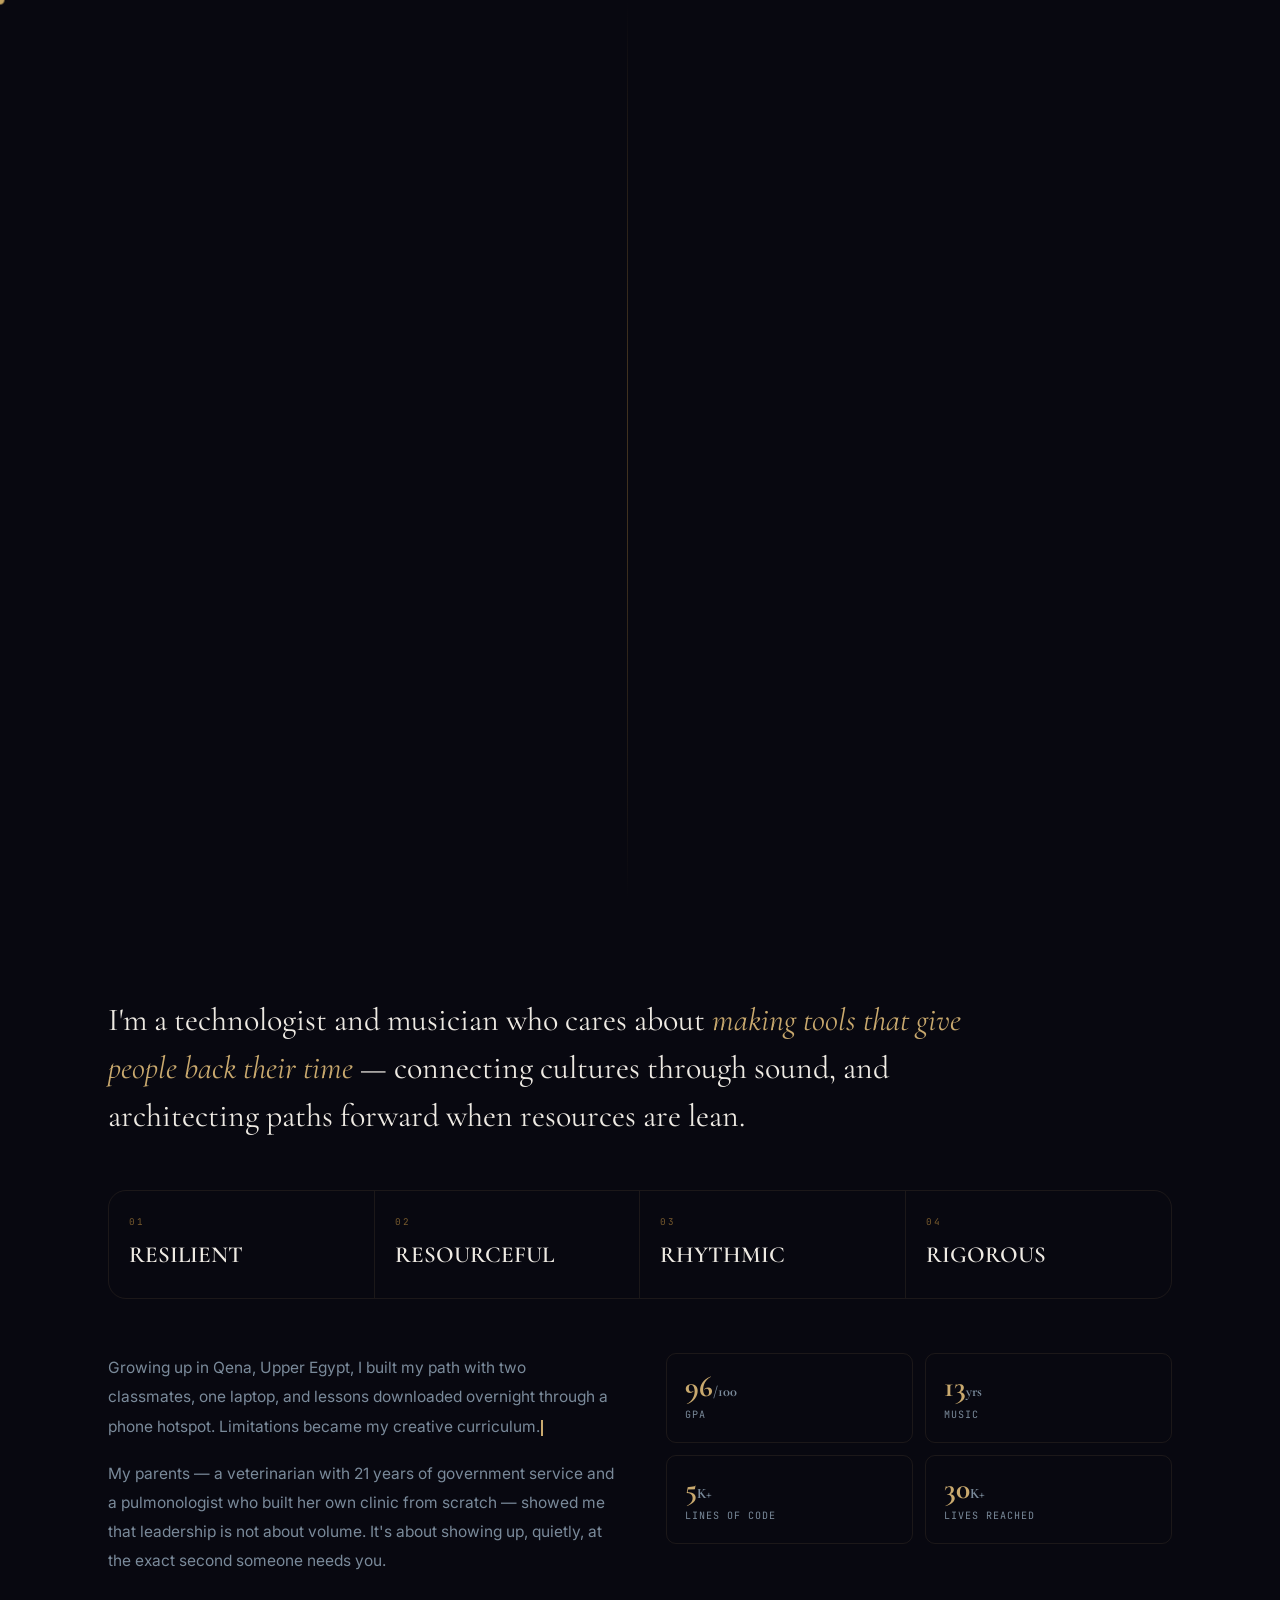
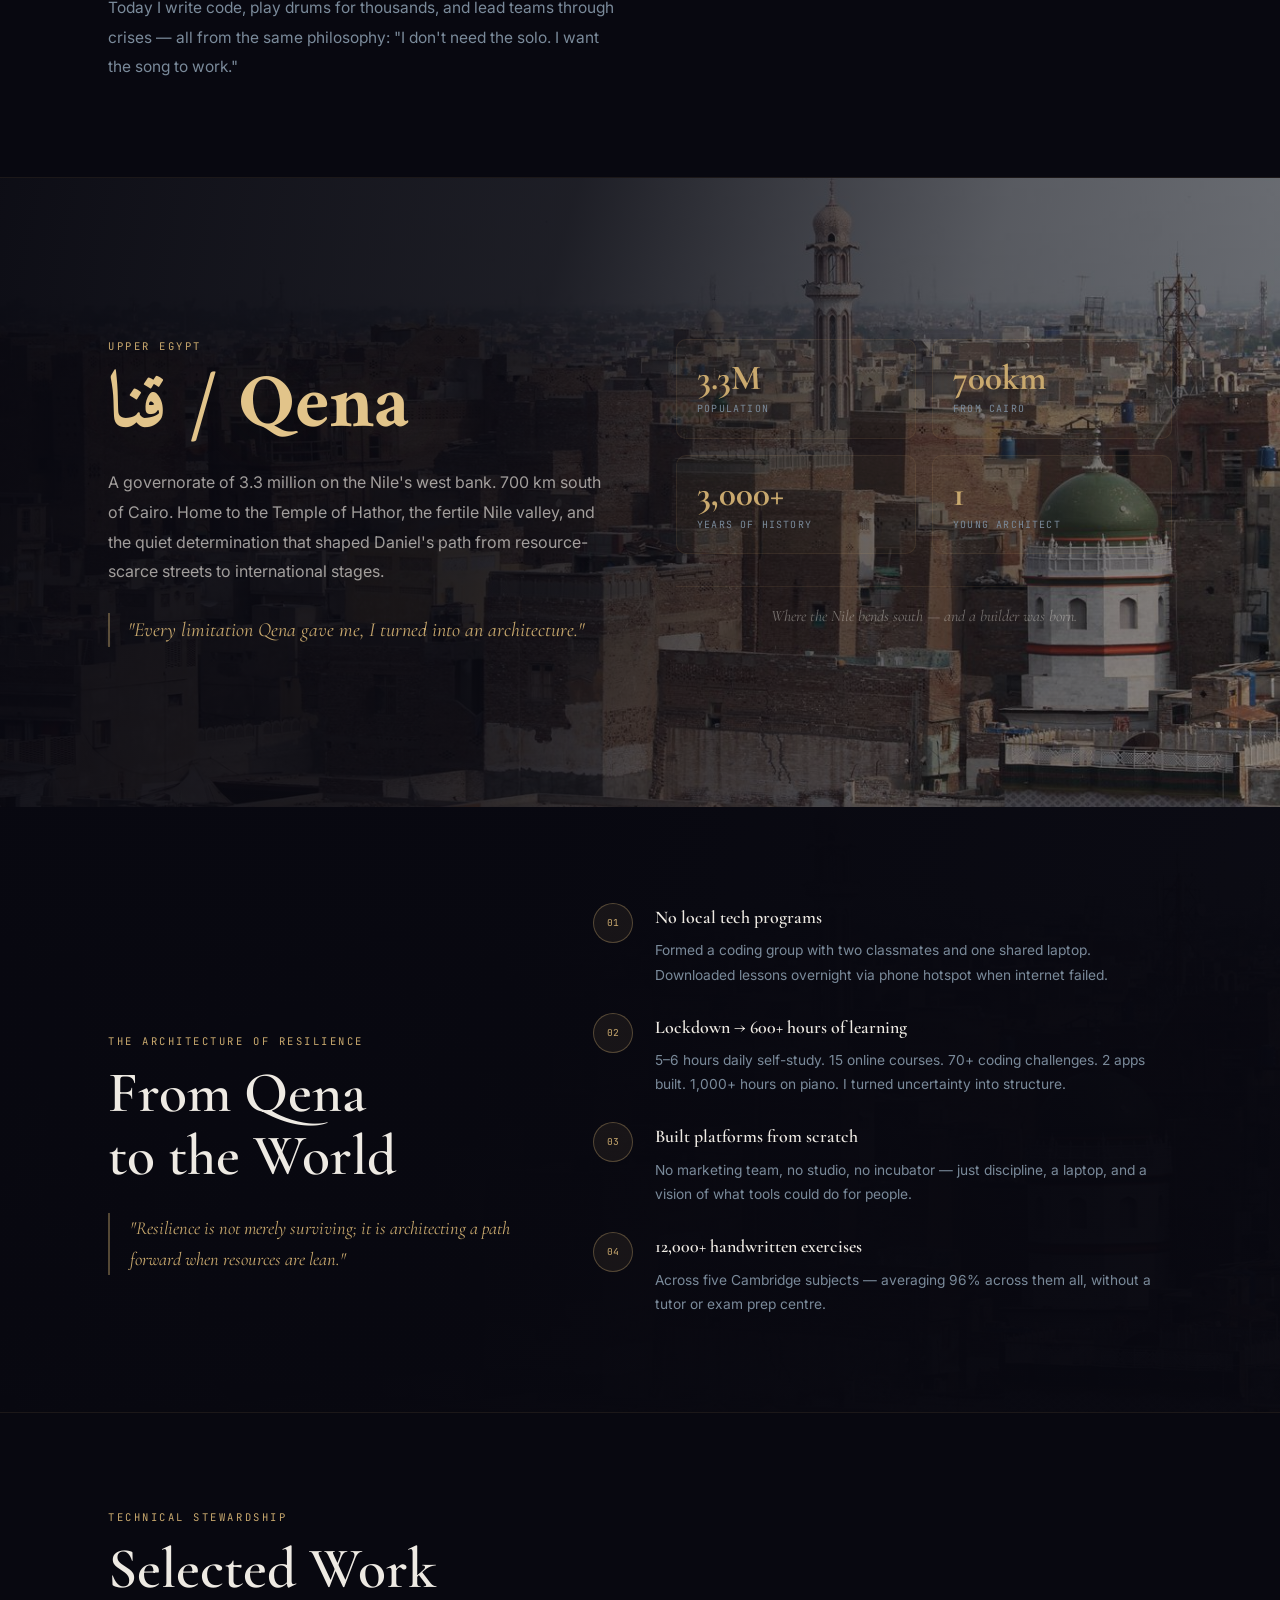
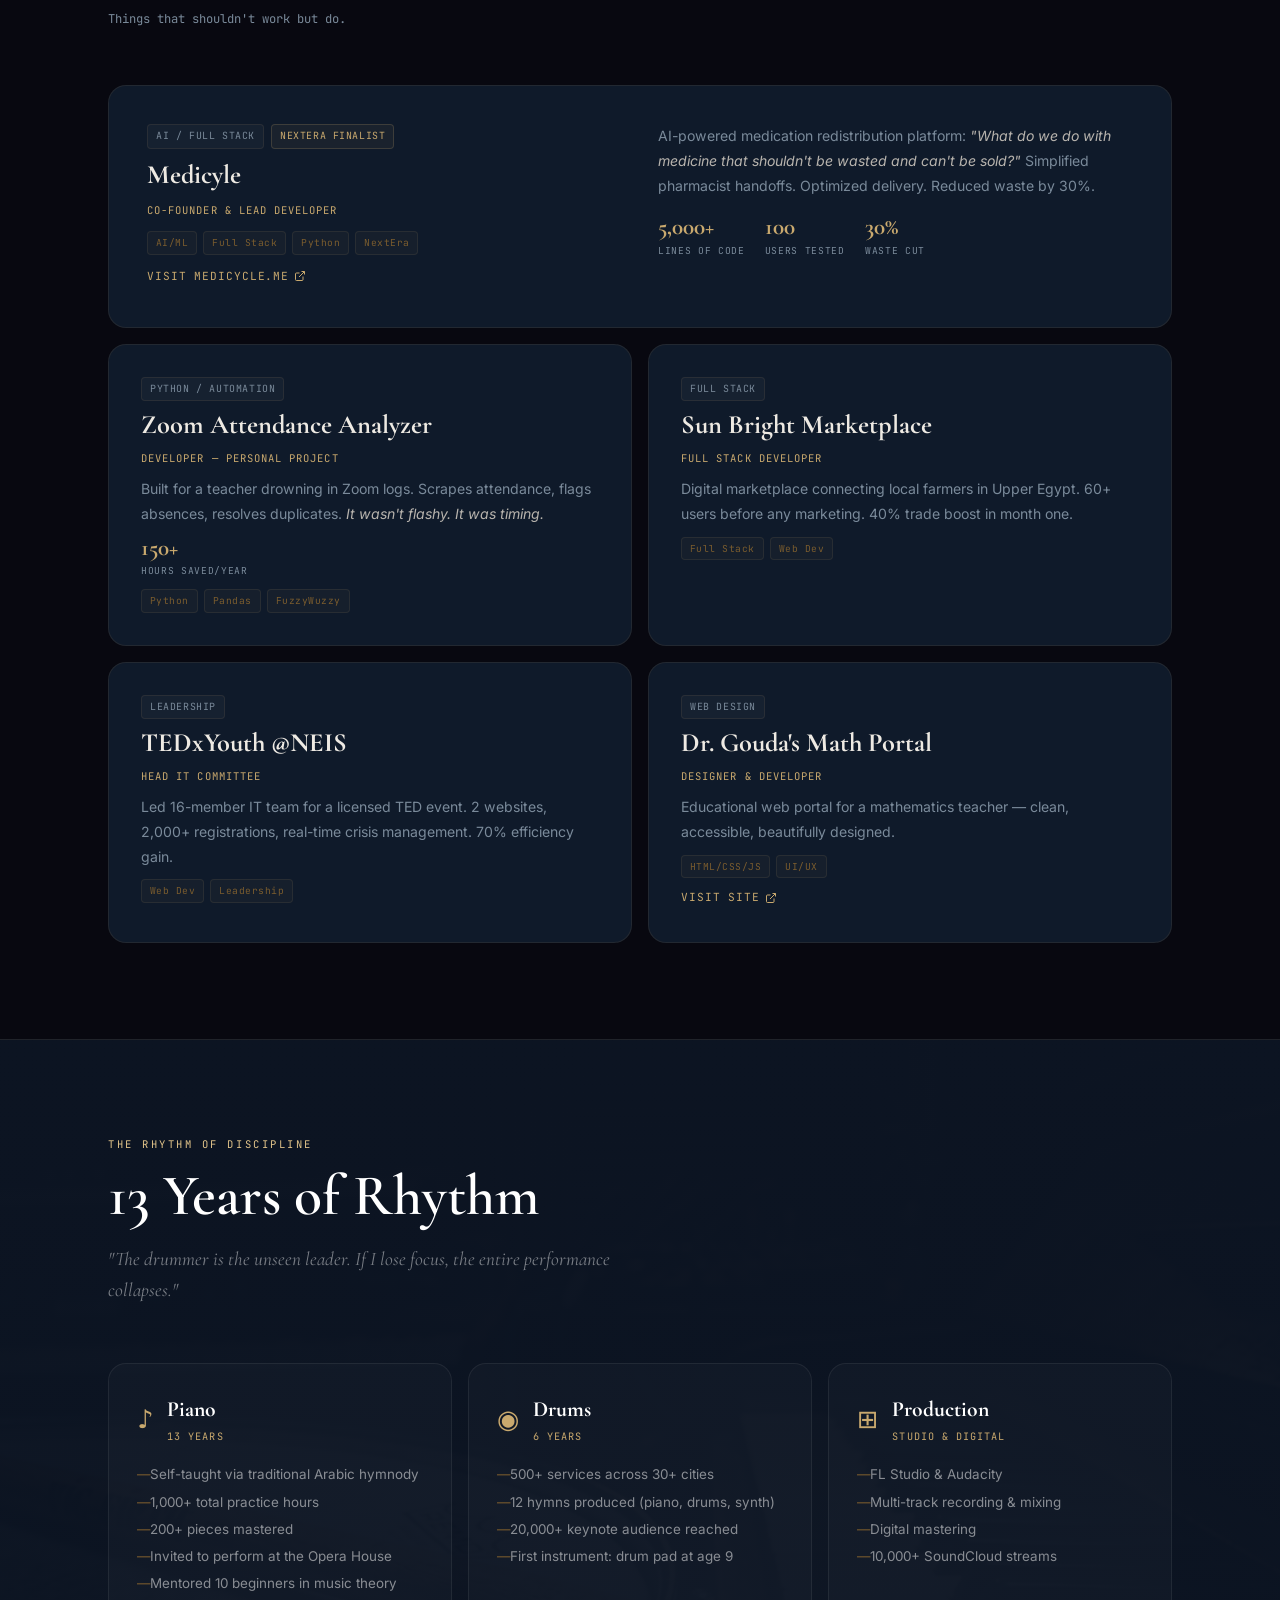
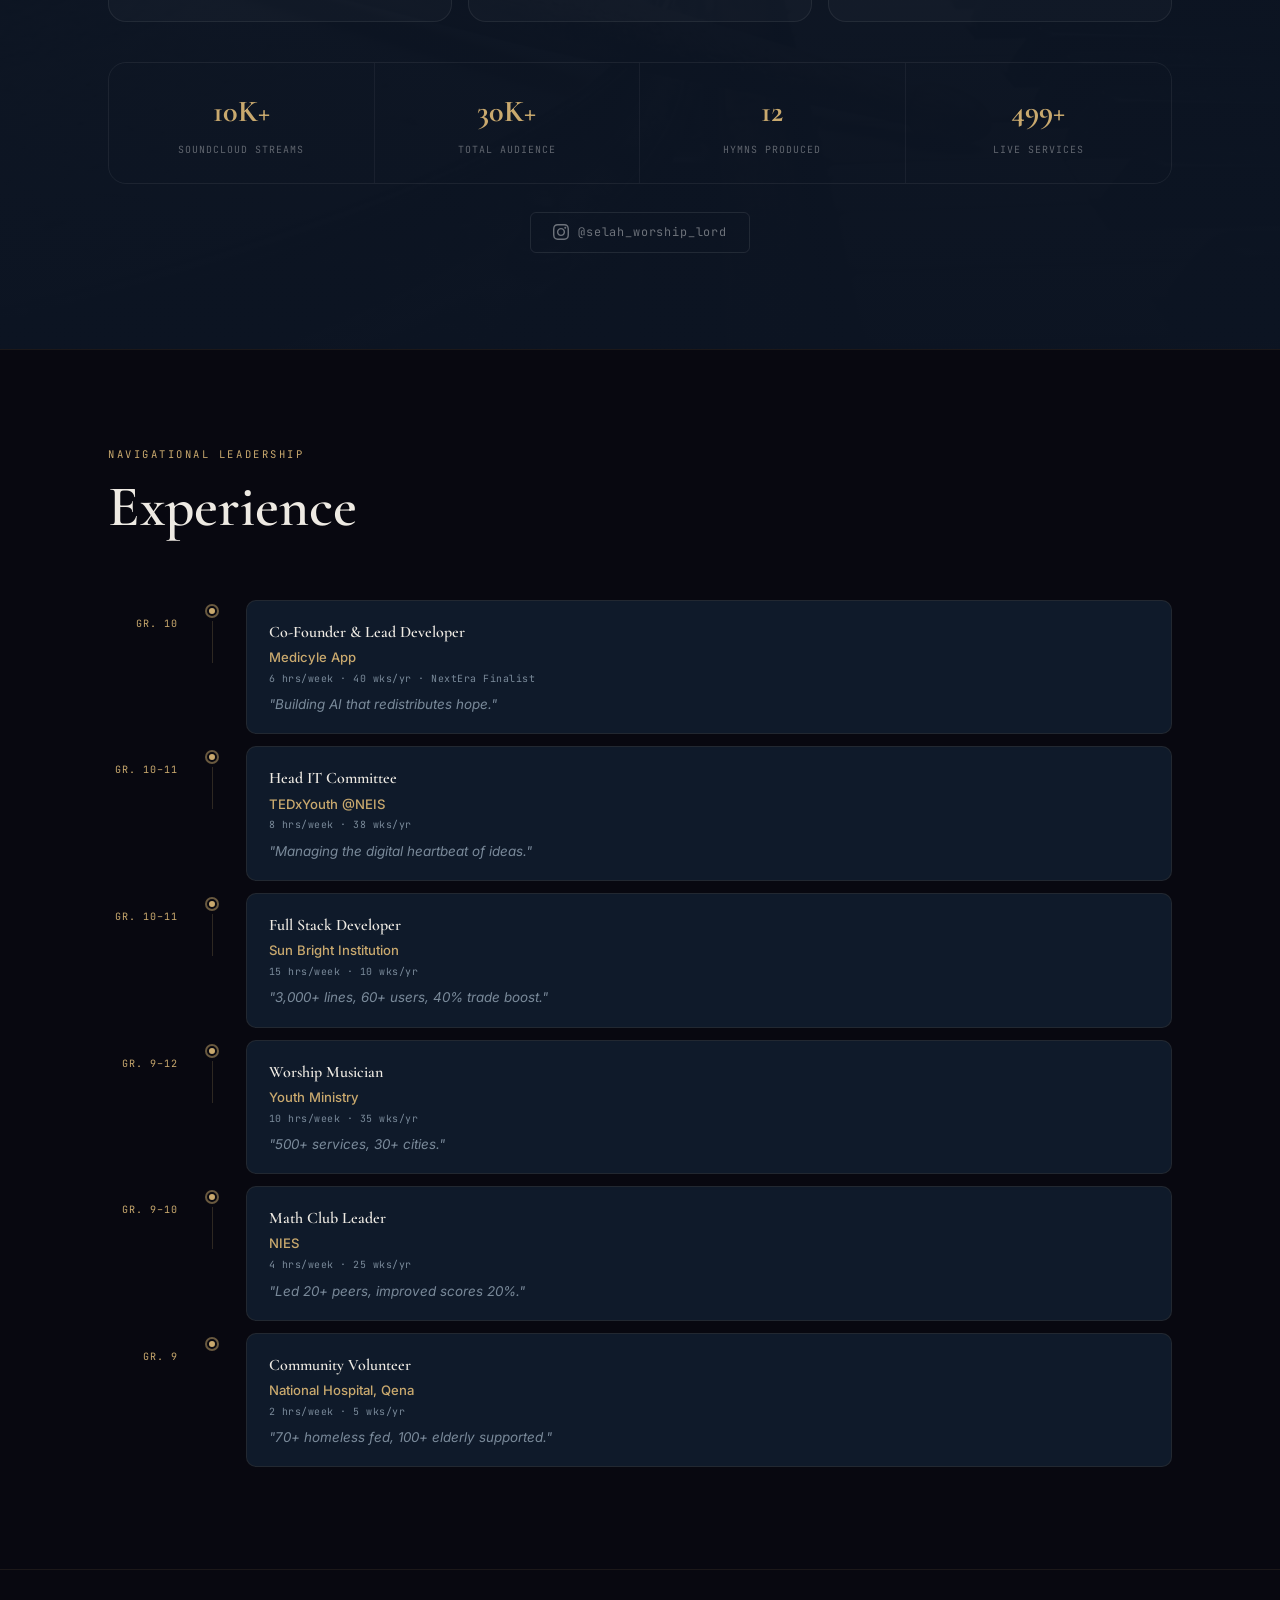
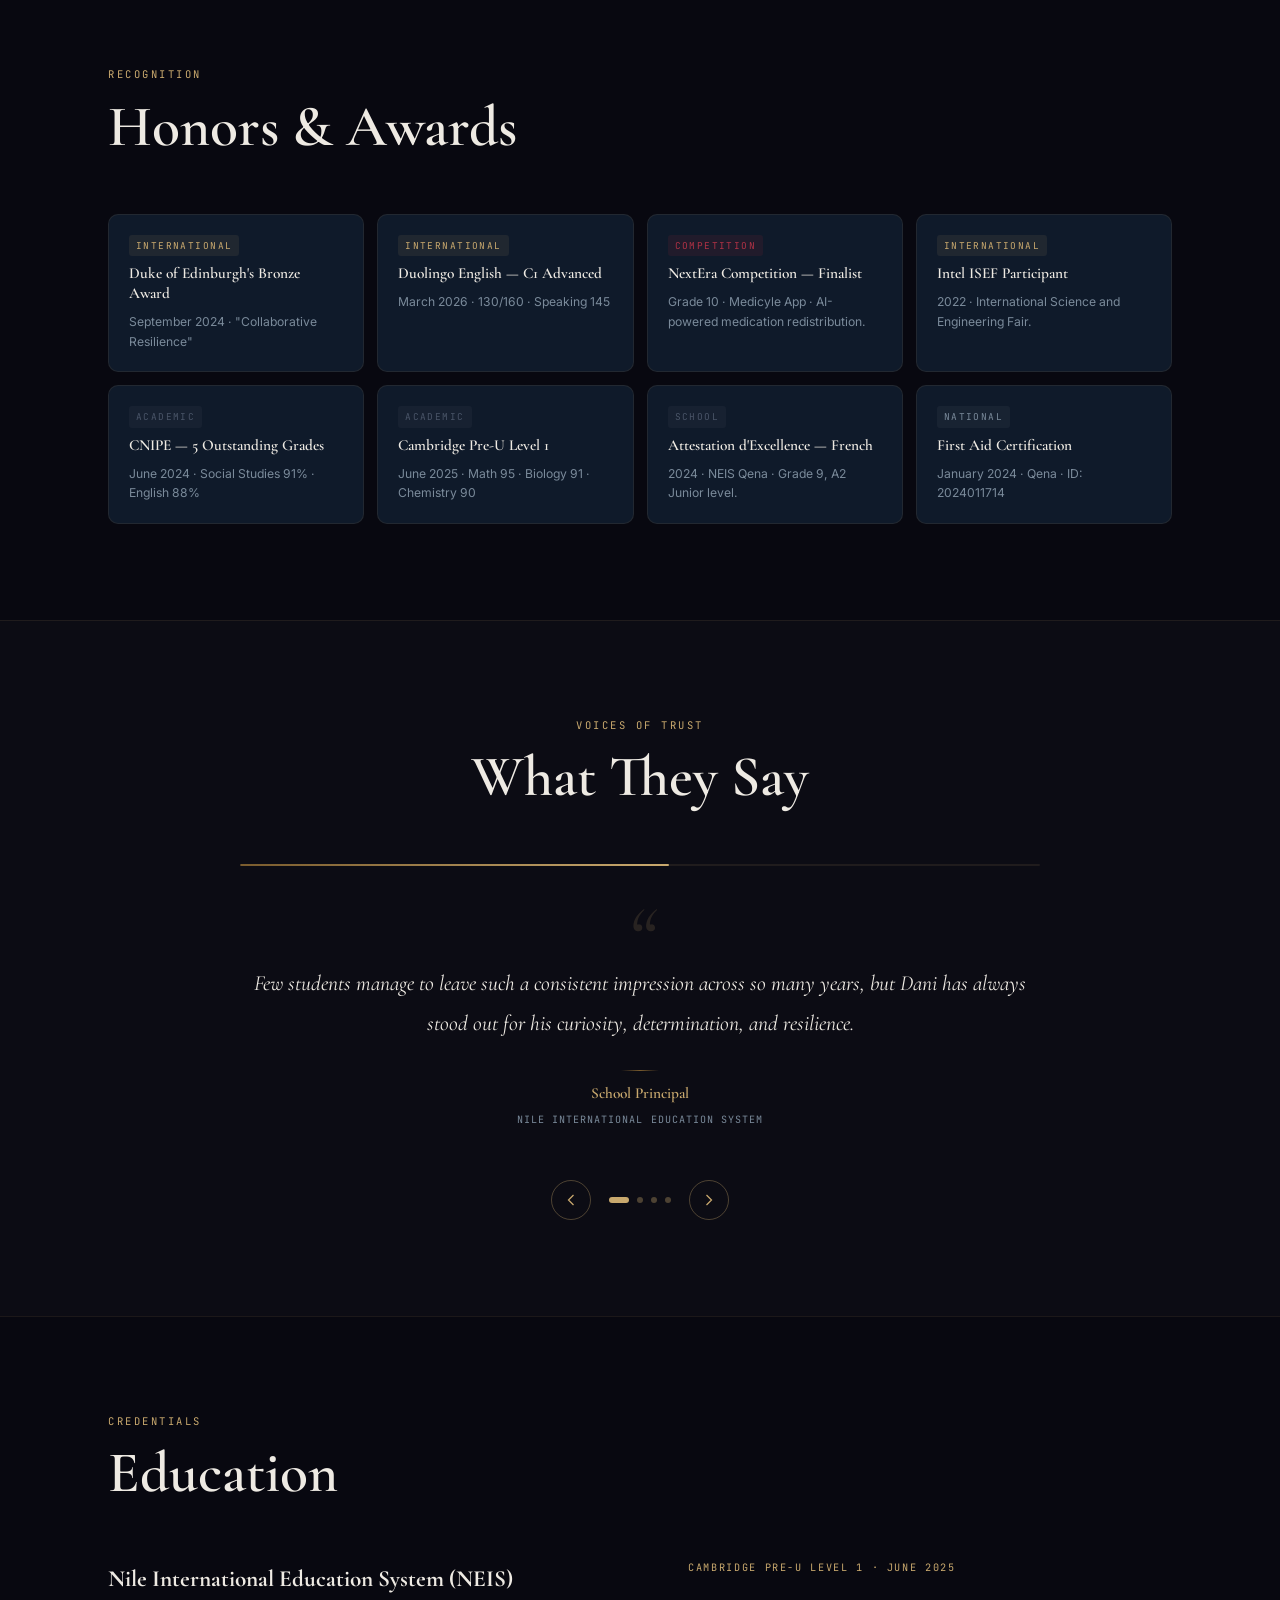
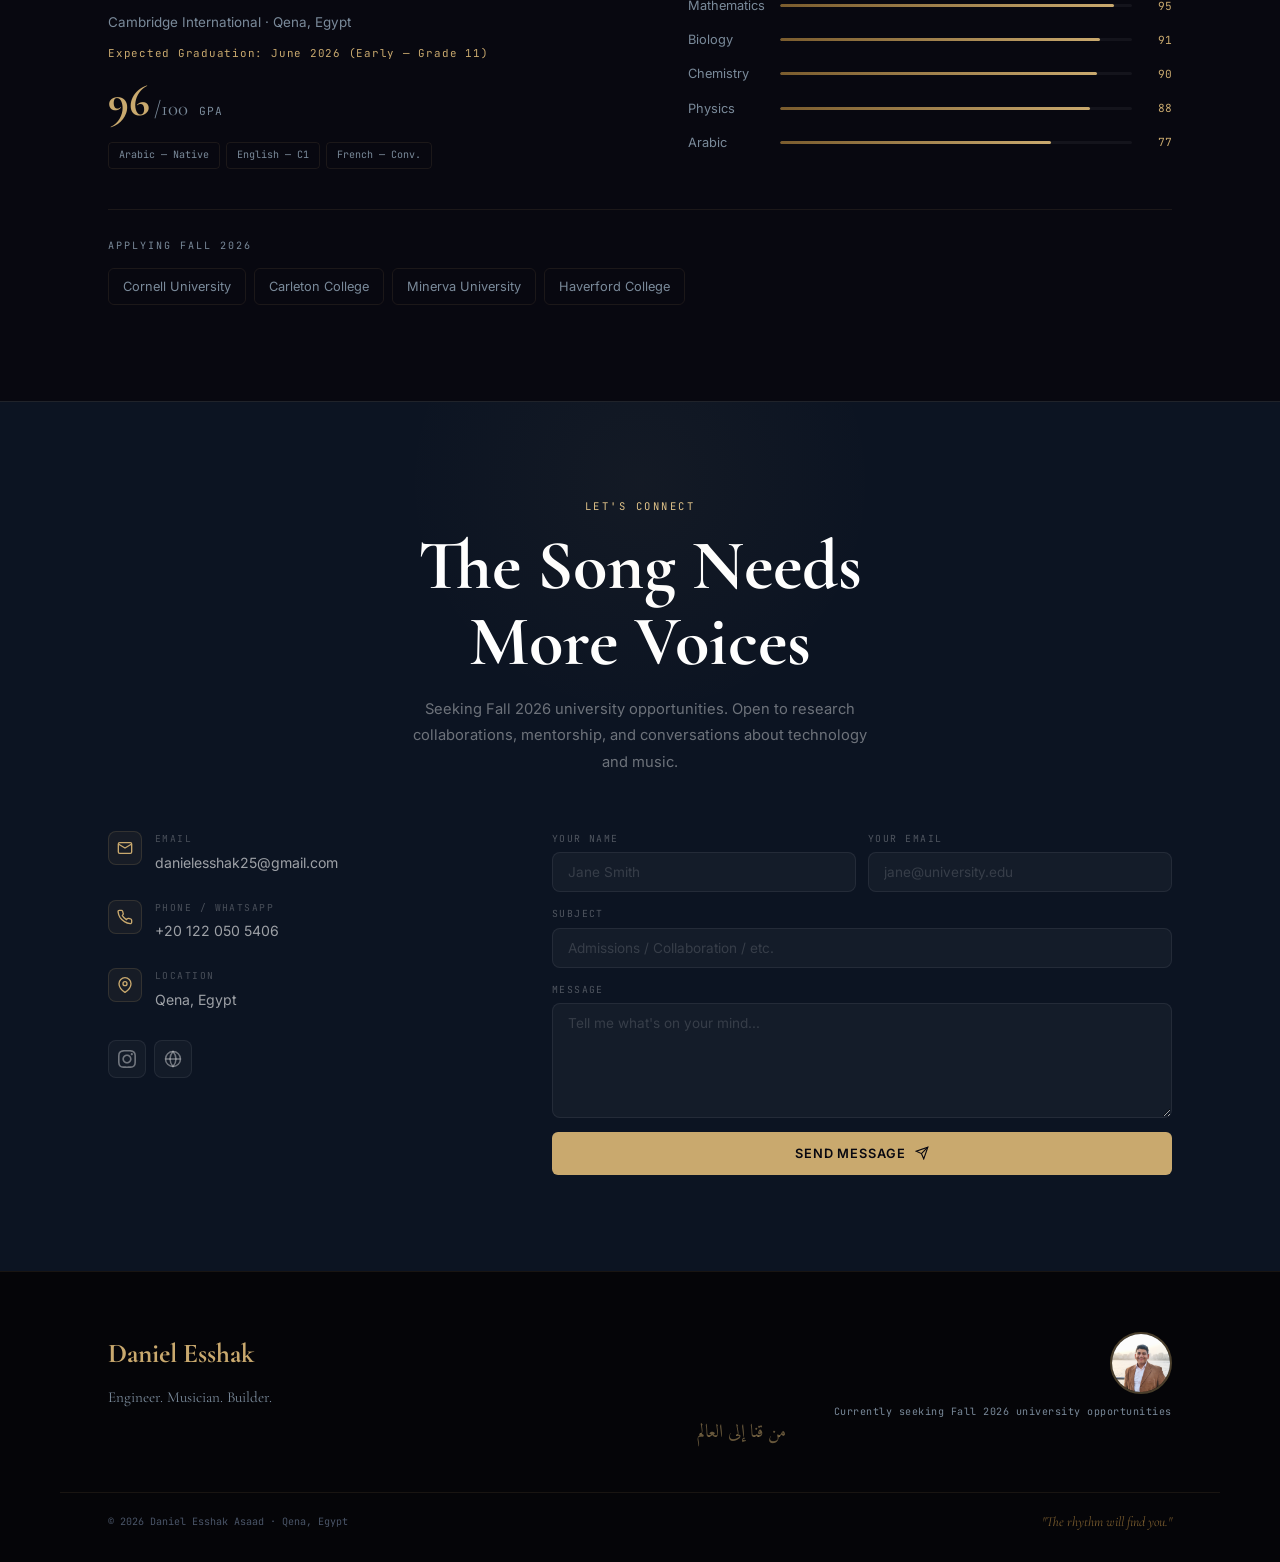
==== commit c044ae0a: "Remove Colgate University from the list" ====
--- a/index.html
+++ b/index.html
@@ -510,7 +510,6 @@
       <div class="edu-universities" data-scroll-reveal>
         <div class="uni-label" data-i18n="edu.applying">Applying Fall 2026</div>
         <div class="uni-list">
-          <span class="uni-badge">Colgate University</span>
           <span class="uni-badge">Cornell University</span>
           <span class="uni-badge">Carleton College</span>
           <span class="uni-badge">Minerva University</span>
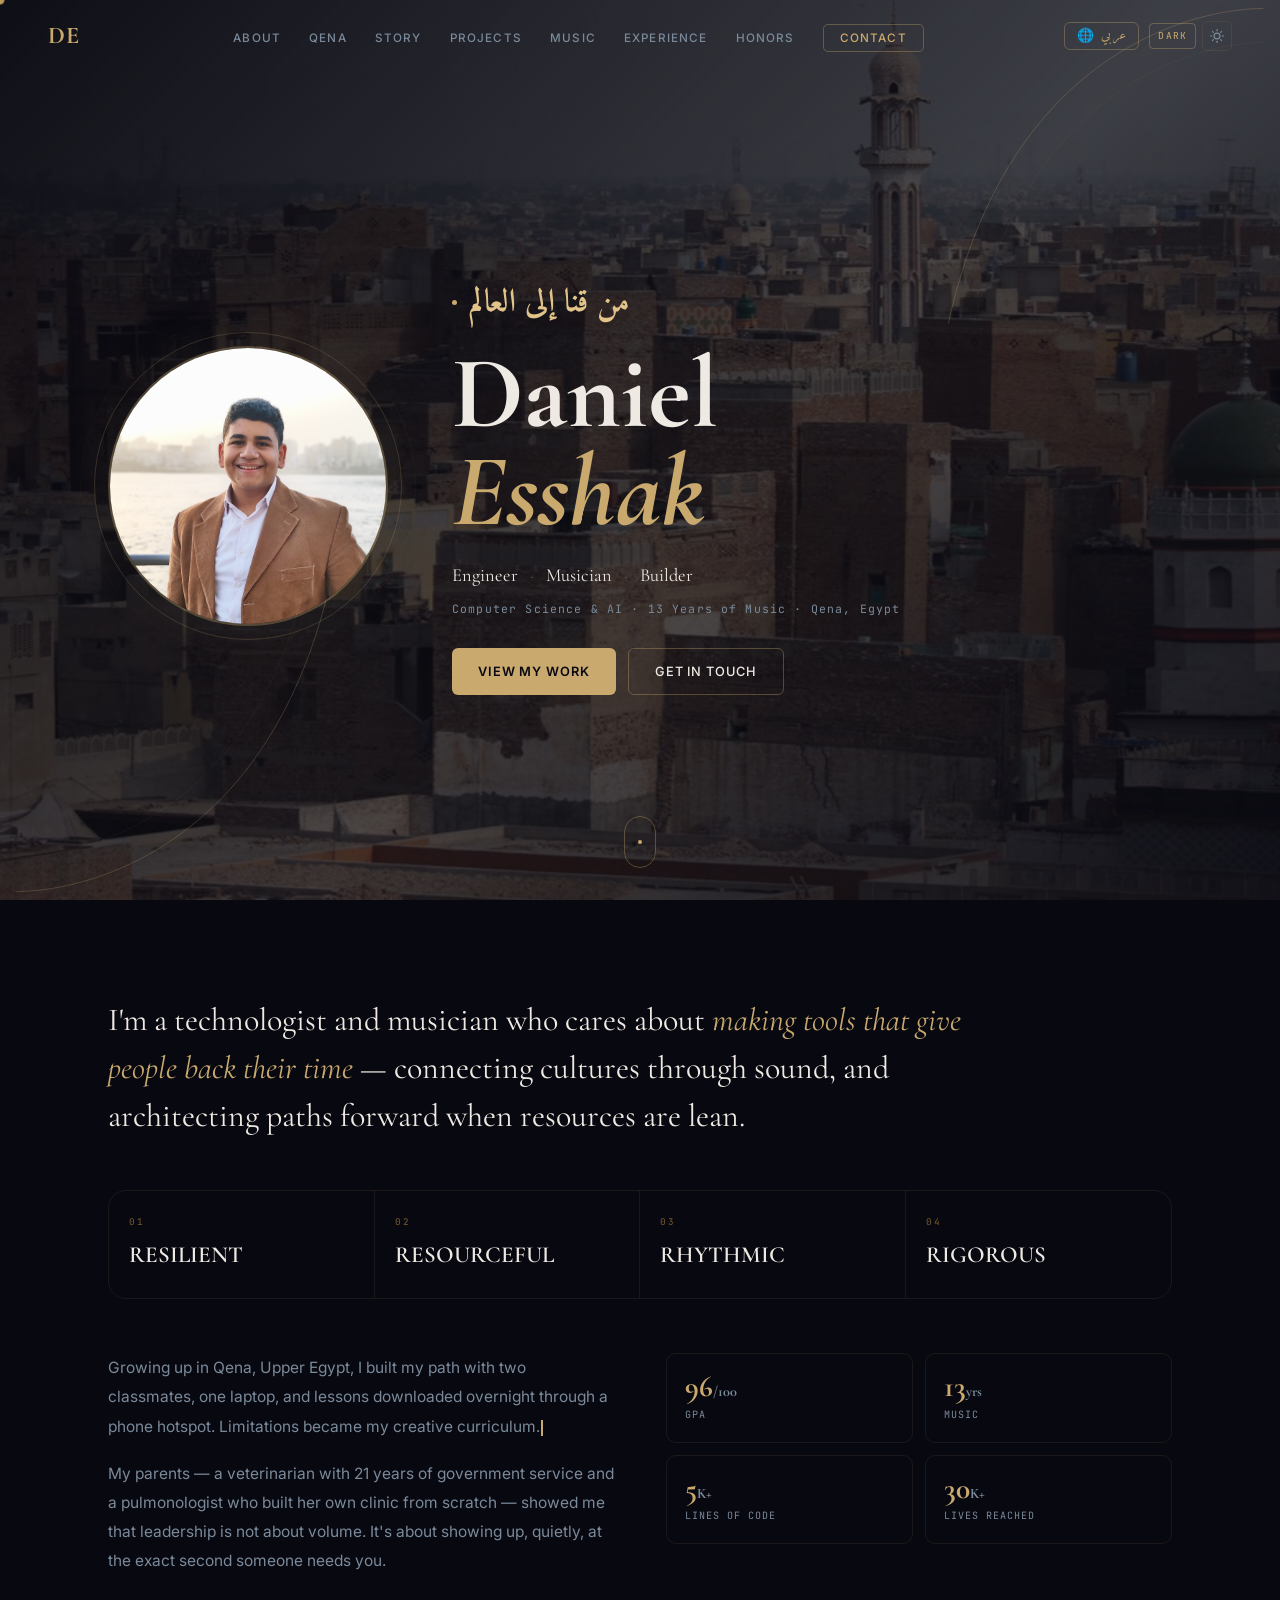
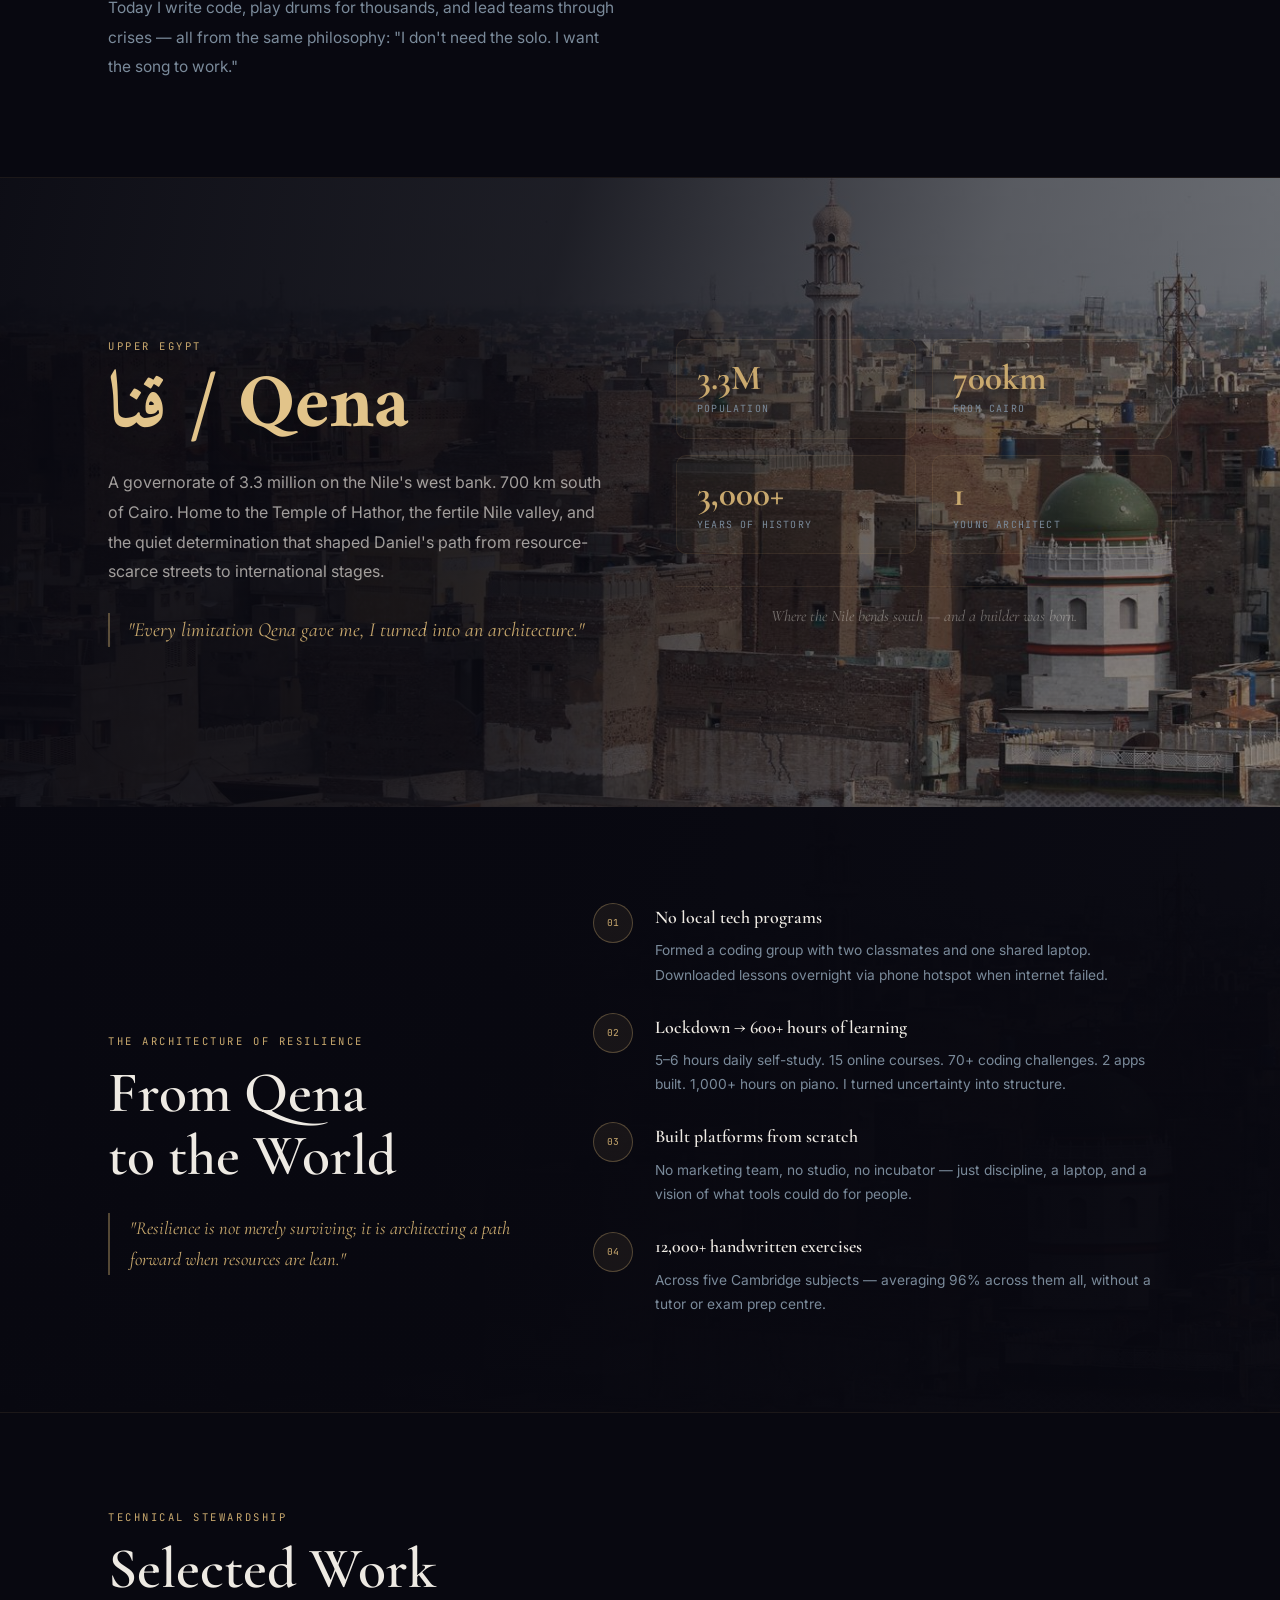
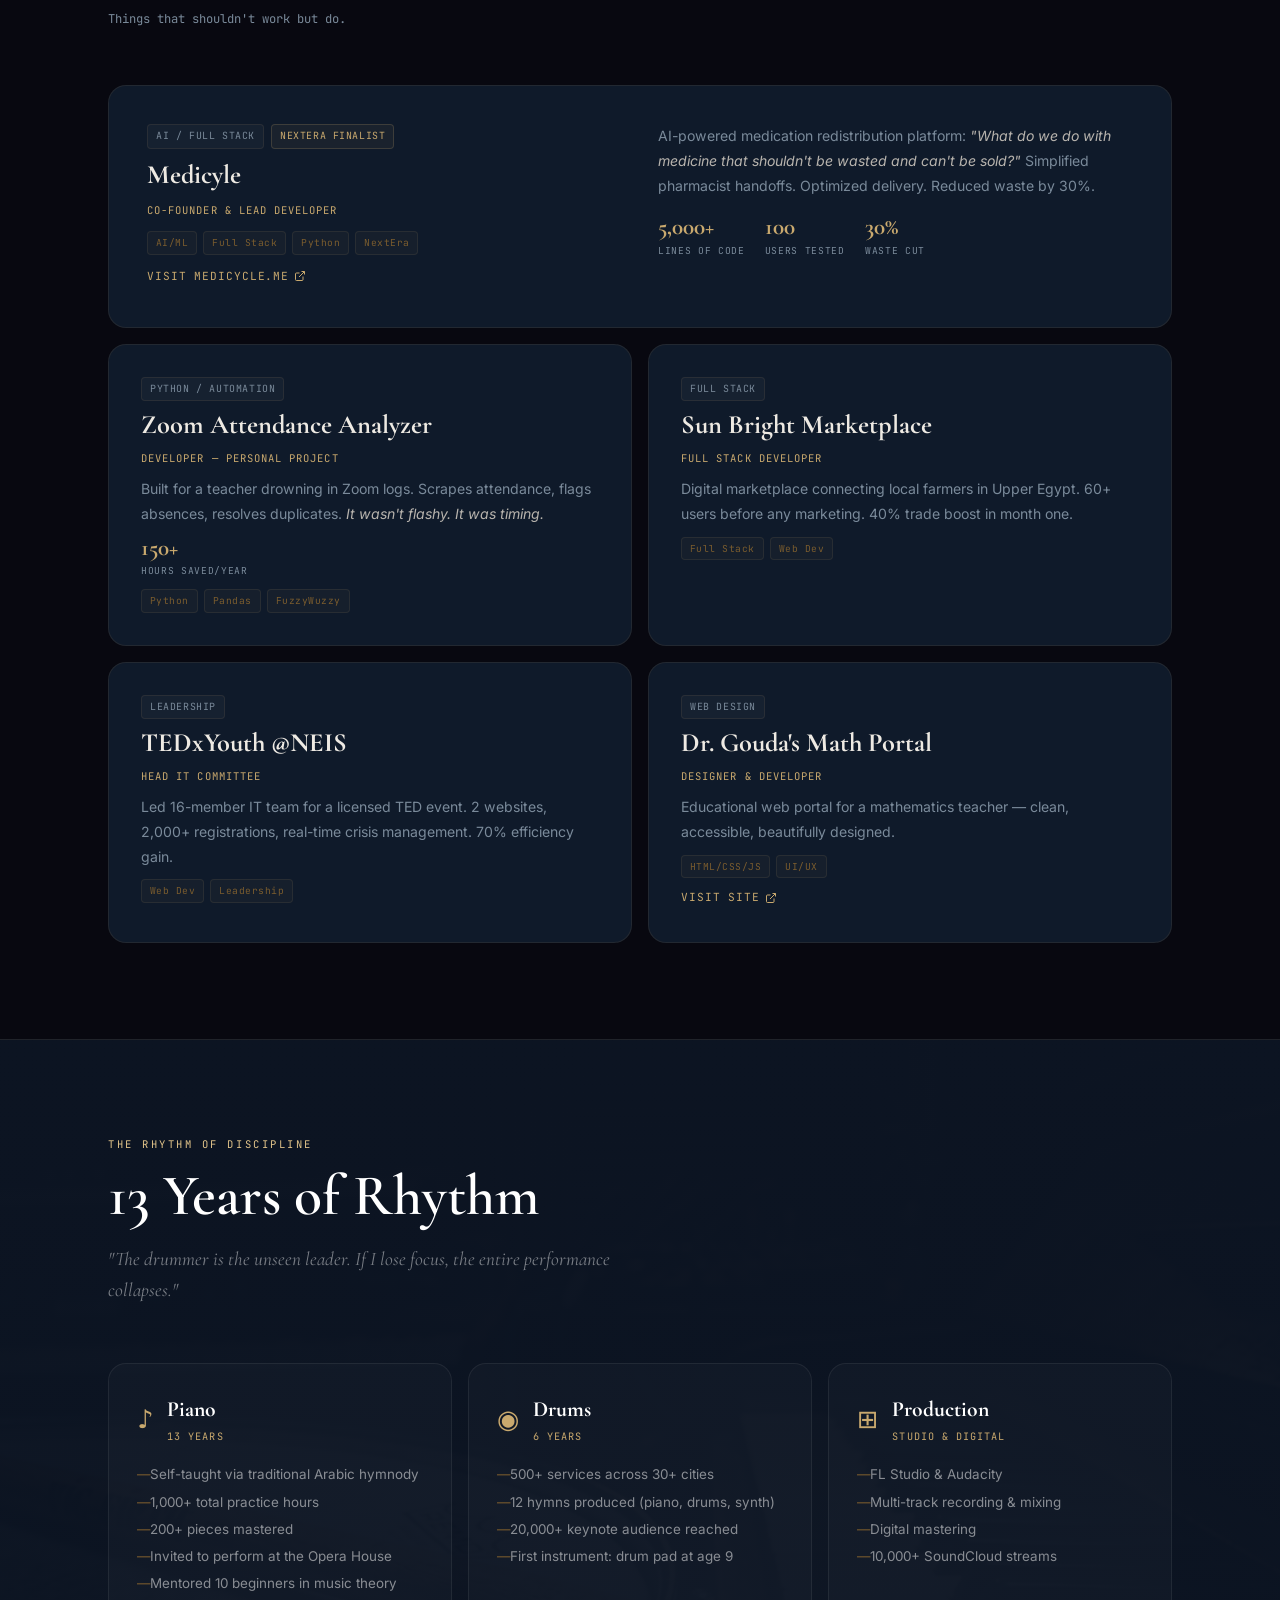
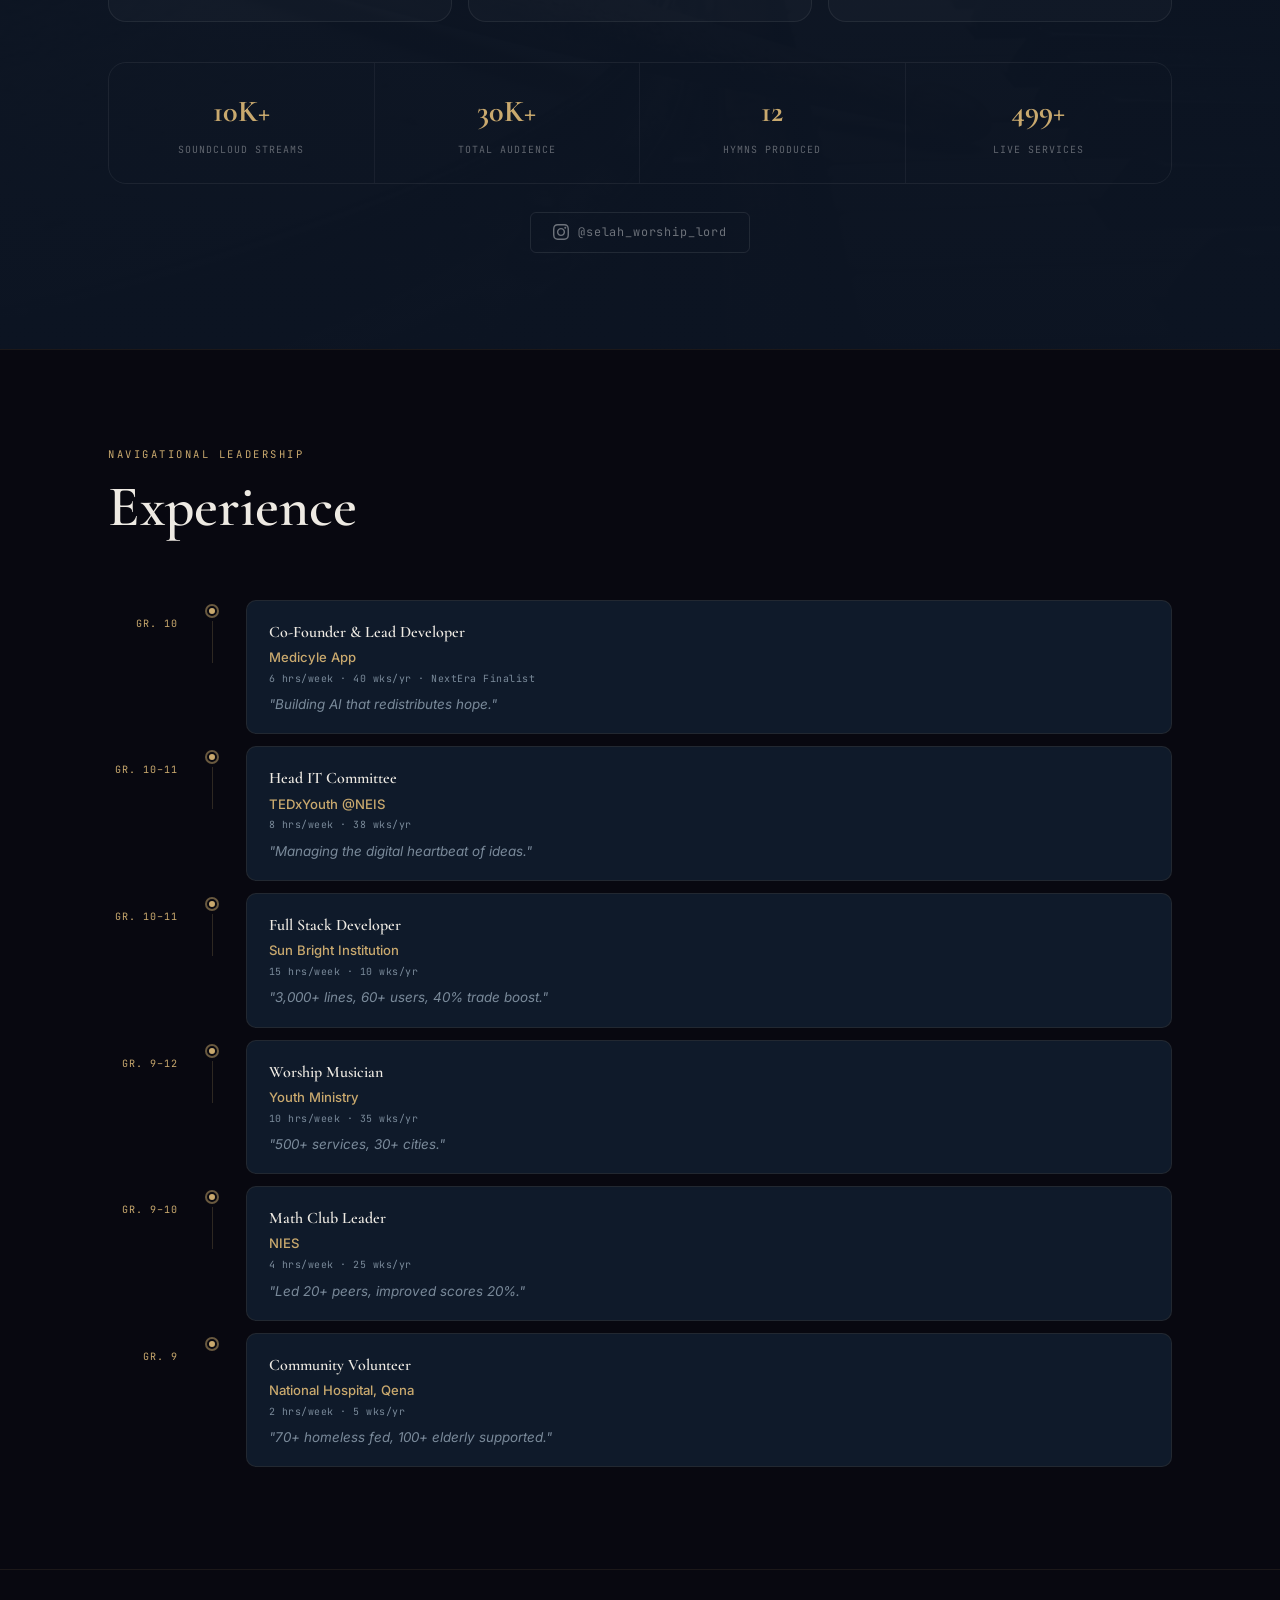
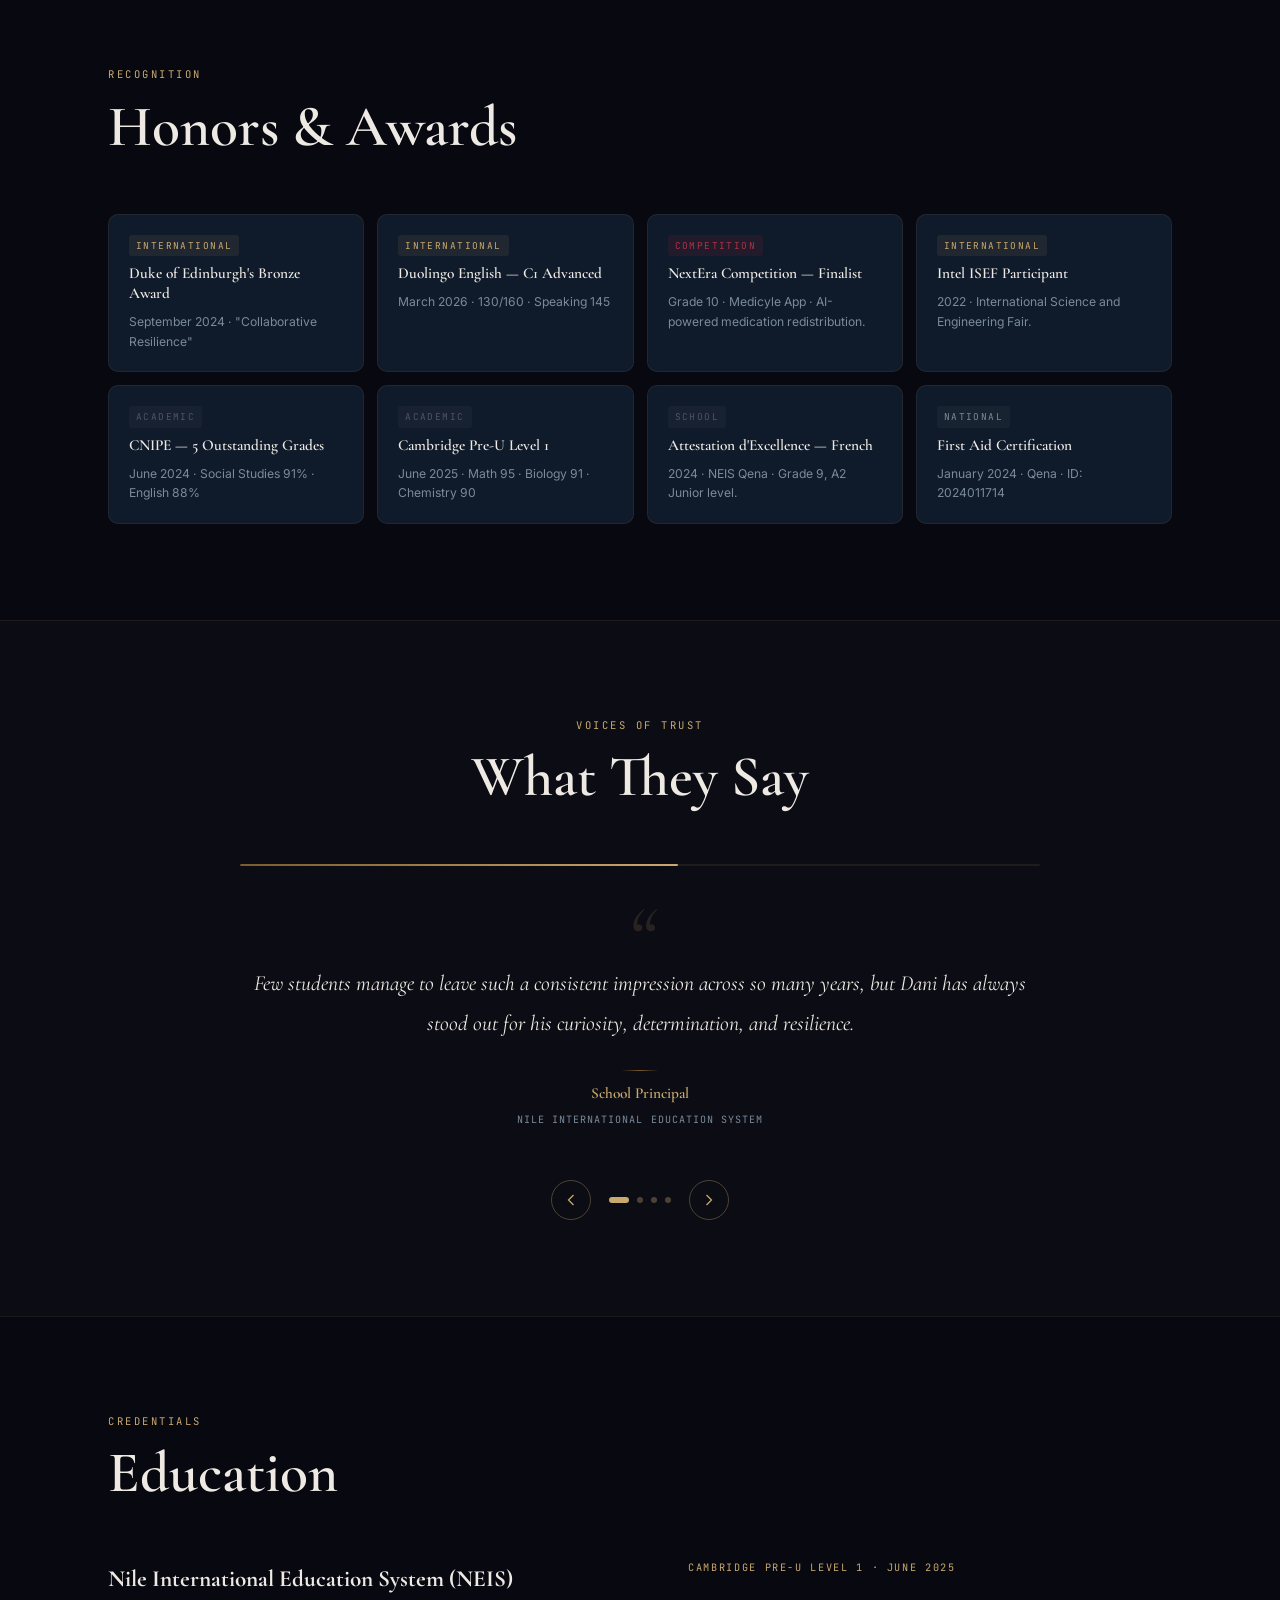
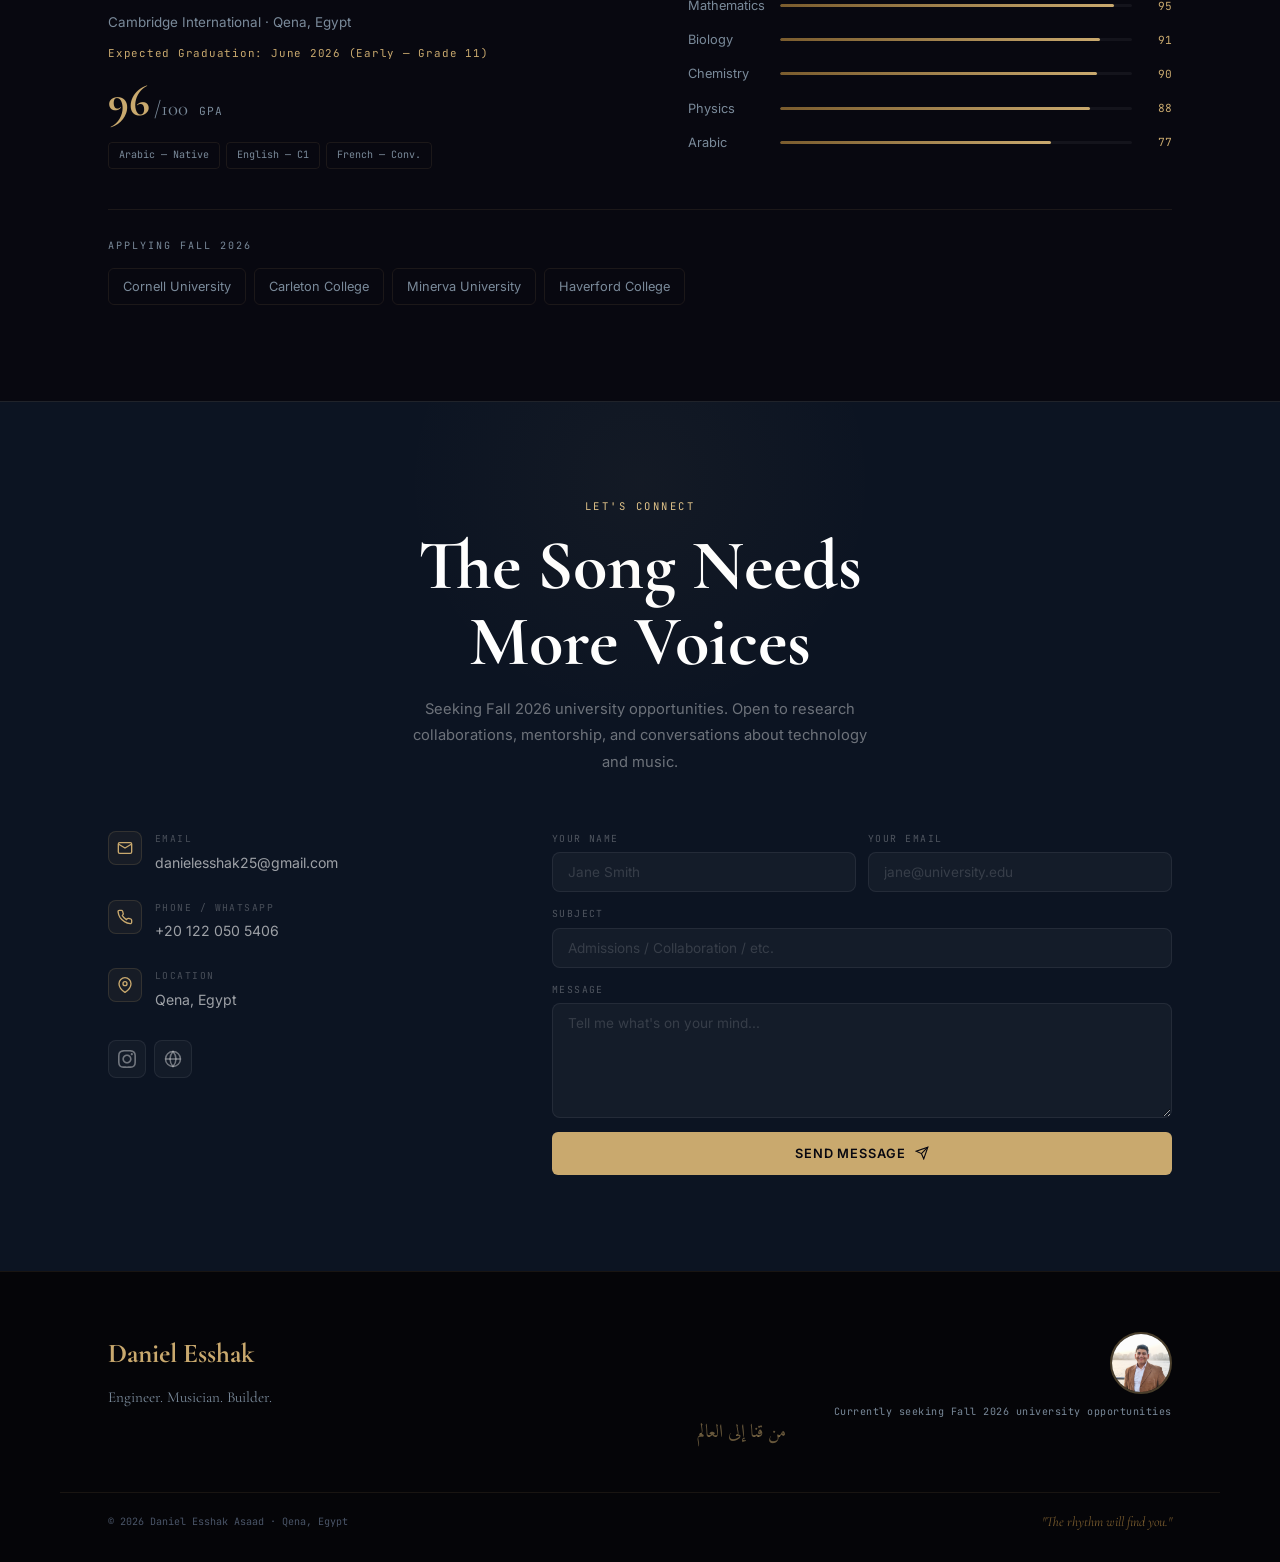
==== commit 46e42922: "Add professional favicon logo to tab" ====
--- a/index.html
+++ b/index.html
@@ -4,6 +4,8 @@
   <meta charset="UTF-8" />
   <meta name="viewport" content="width=device-width, initial-scale=1.0" />
   <title>Daniel Esshak — Engineer · Musician · Builder | Qena, Egypt</title>
+  <link rel="icon" type="image/png" href="favicon.png" />
+  <link rel="apple-touch-icon" href="favicon.png" />
   <meta name="description" content="Daniel Esshak Asaad — Computer Science student from Qena, Egypt. Co-founder of Medicyle AI, TEDx IT Lead, pianist & drummer with 13 years of music. Applying Fall 2026." />
   <meta name="keywords" content="Daniel Esshak, Qena Egypt, CS student, Medicyle, TEDx, pianist, drummer, software engineer, AI, portfolio" />
   <meta name="author" content="Daniel Esshak Asaad" />
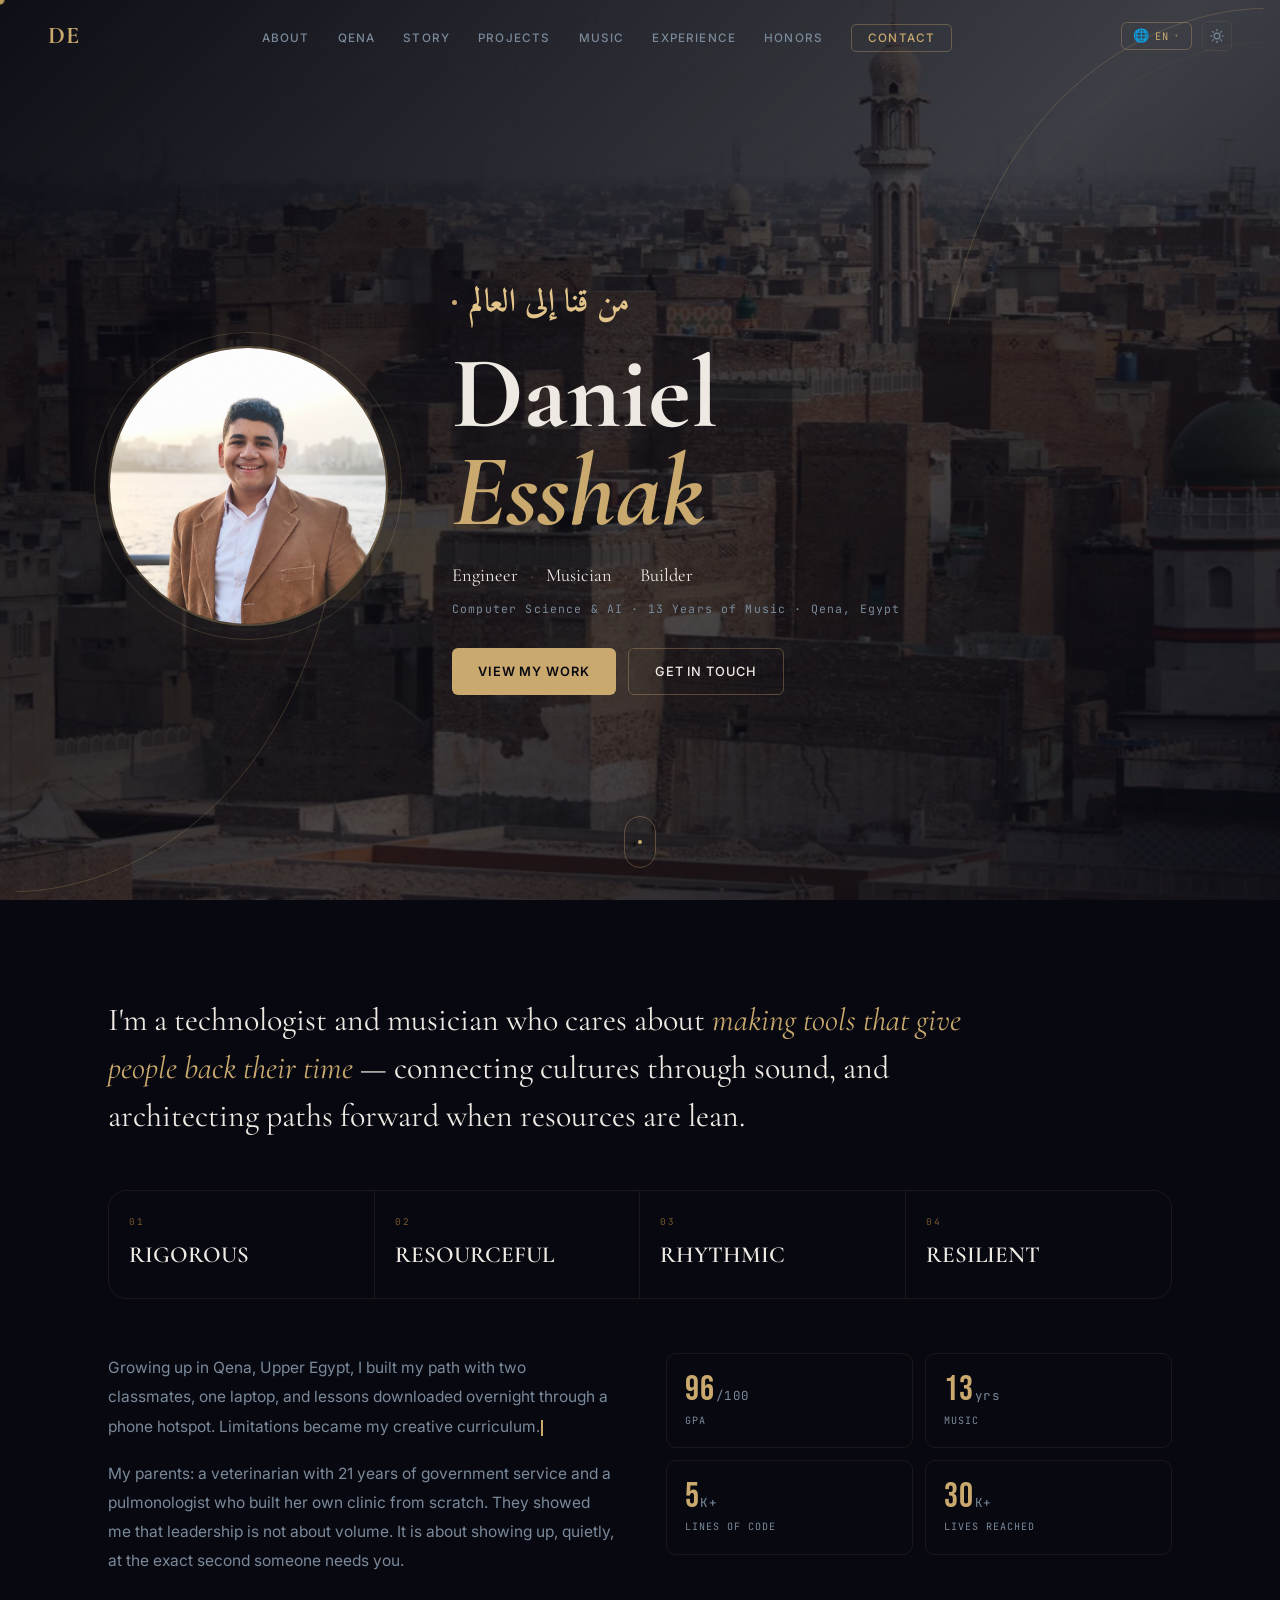
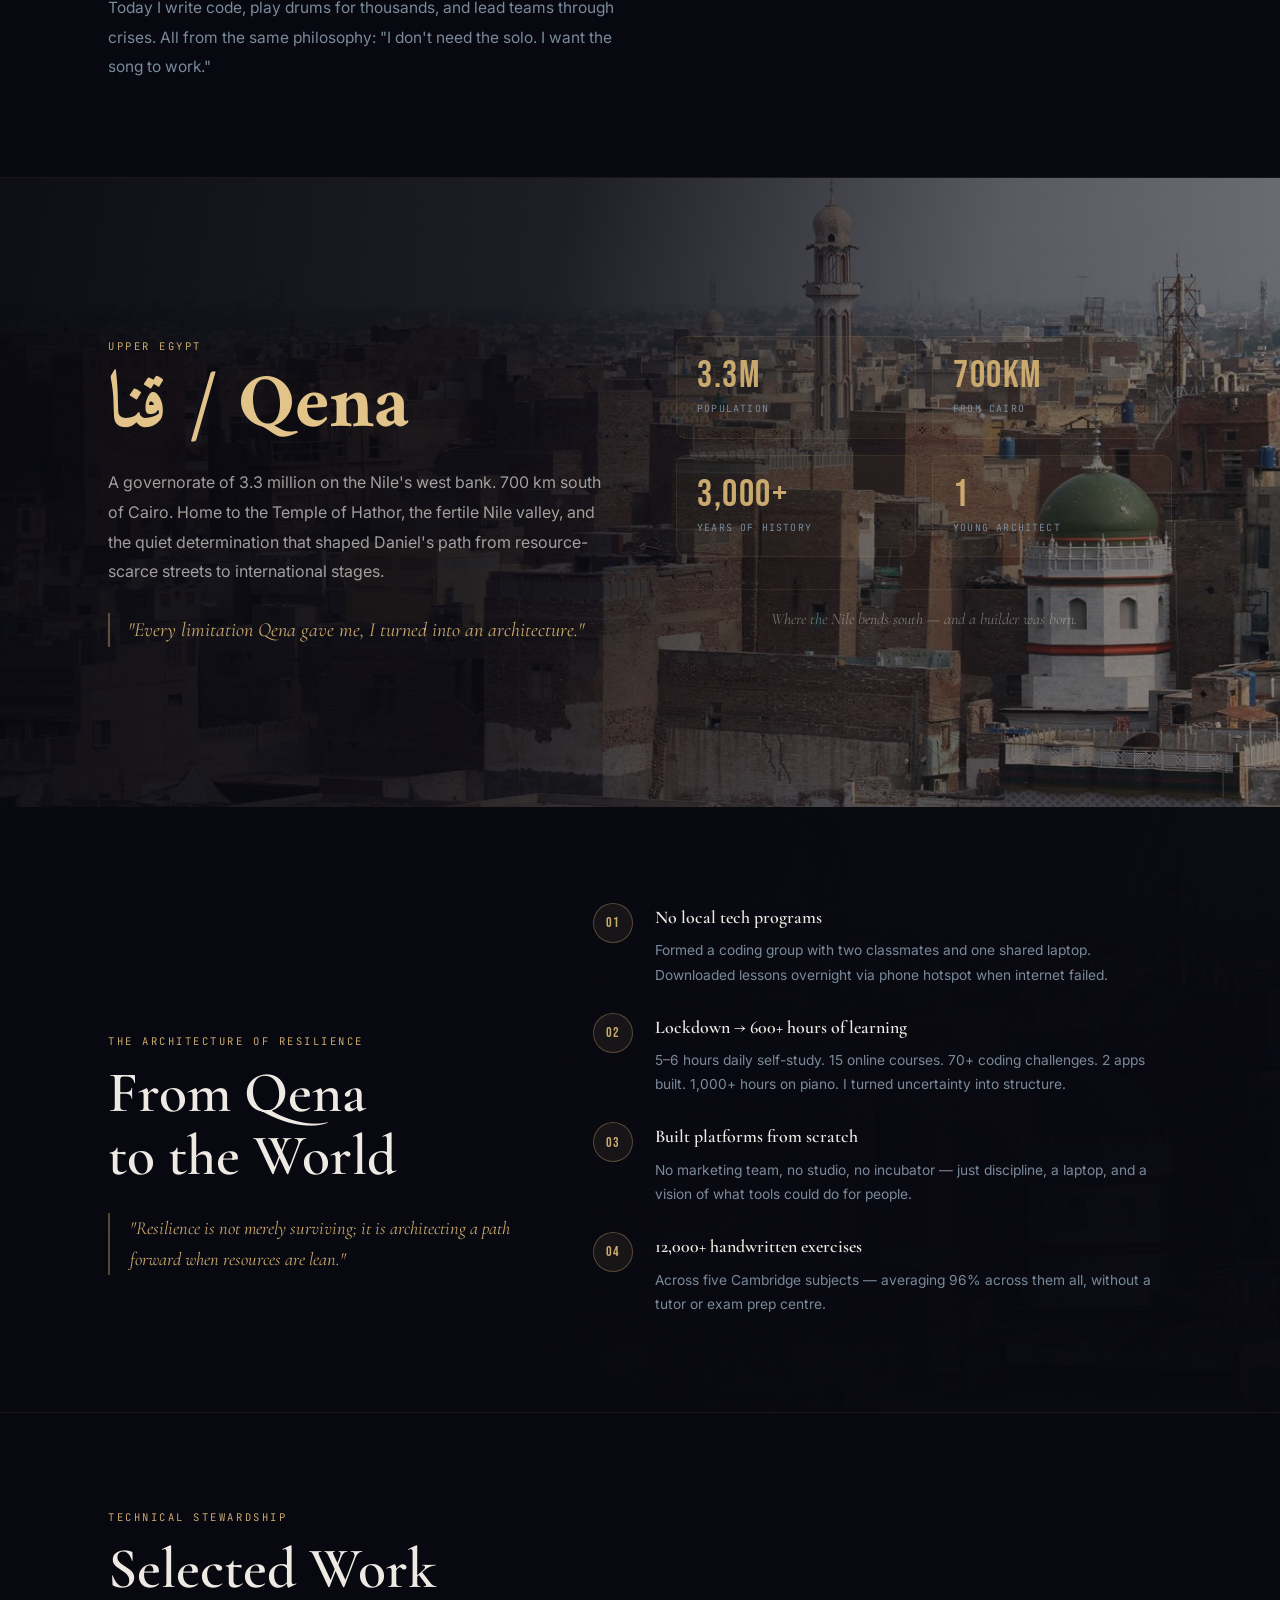
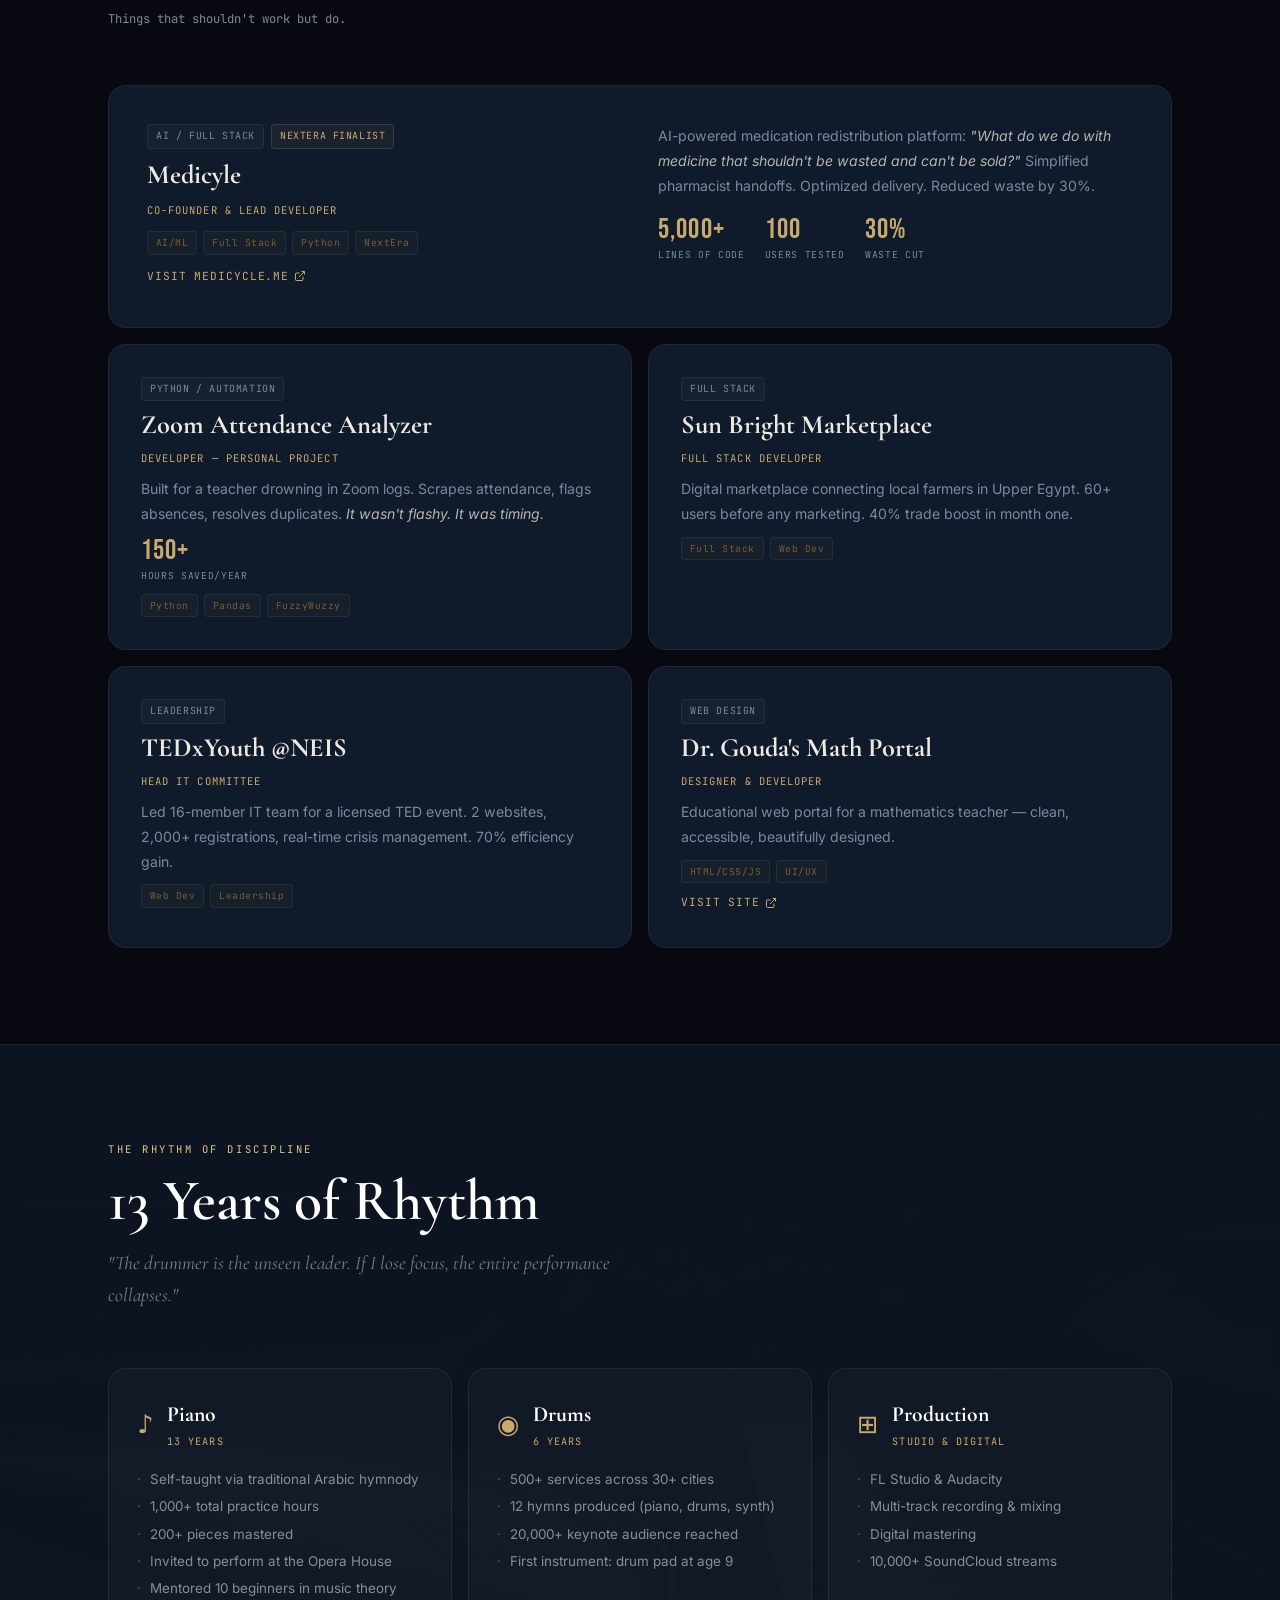
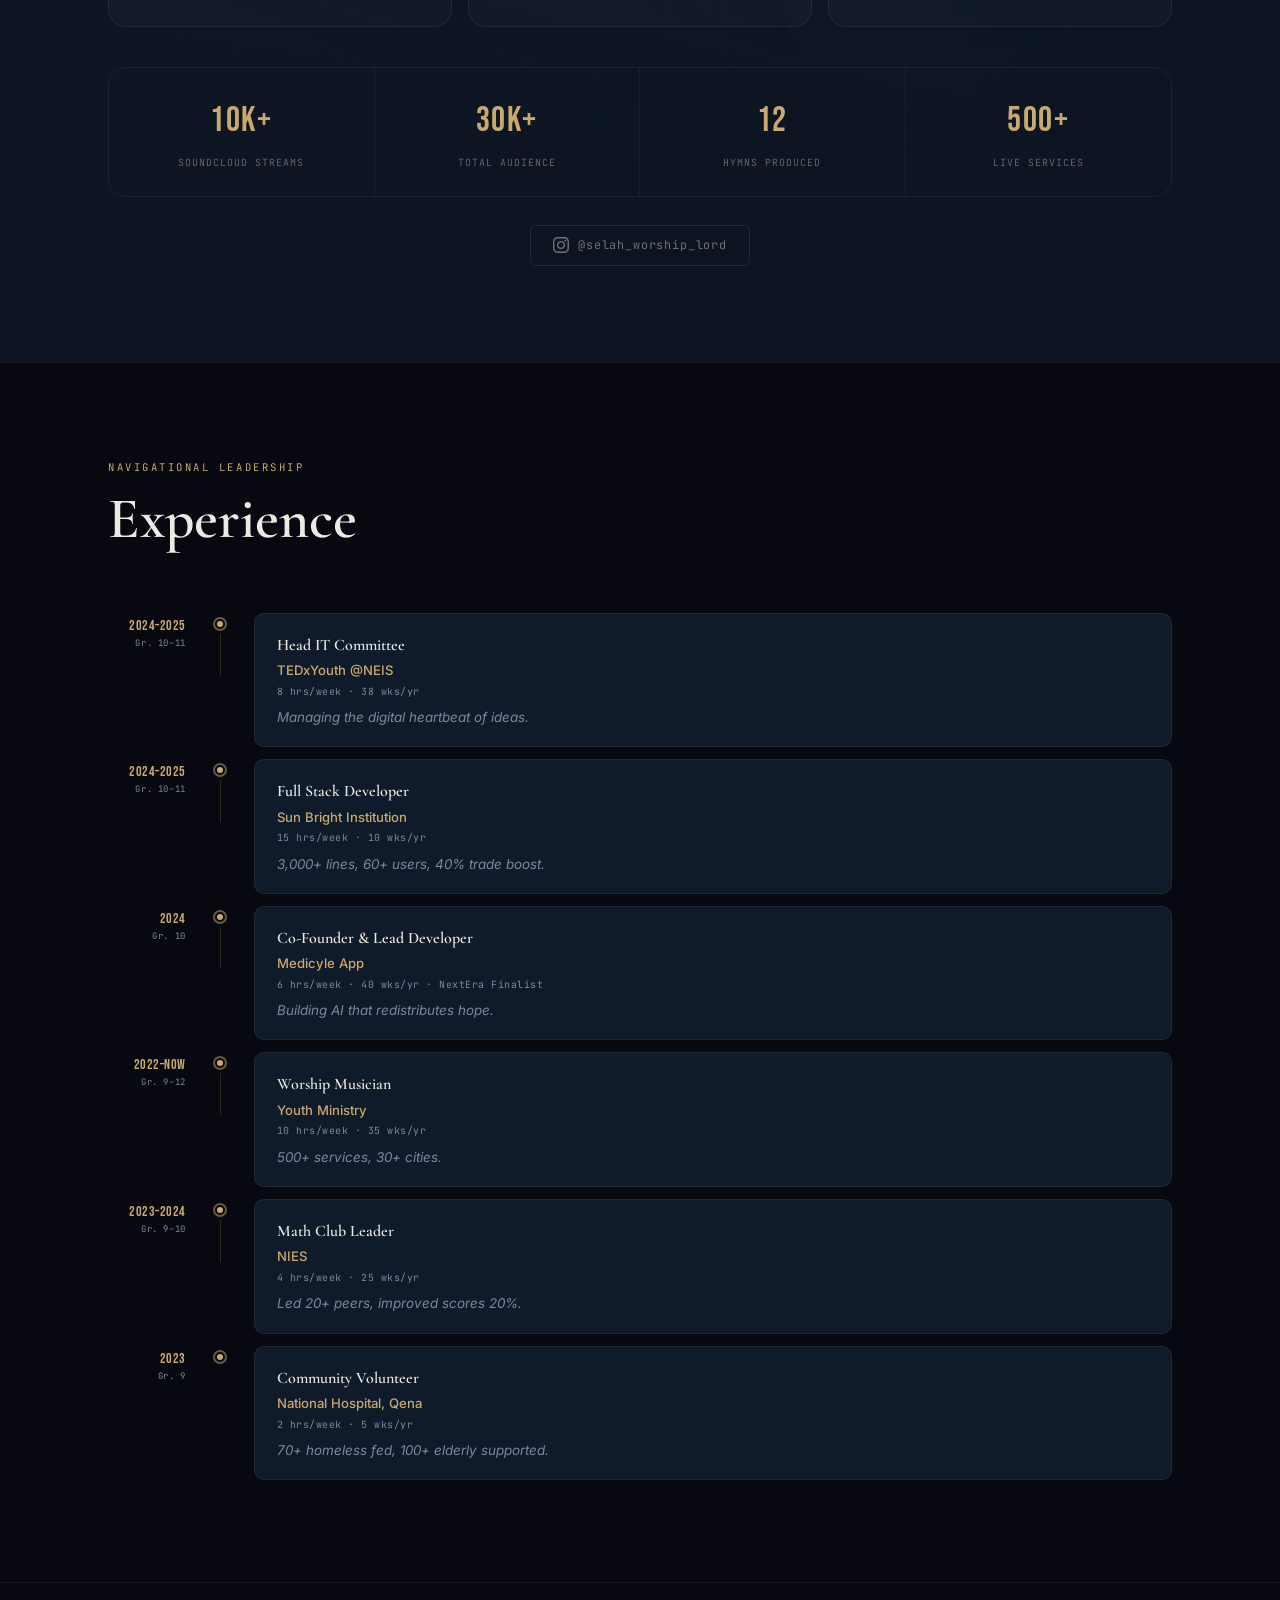
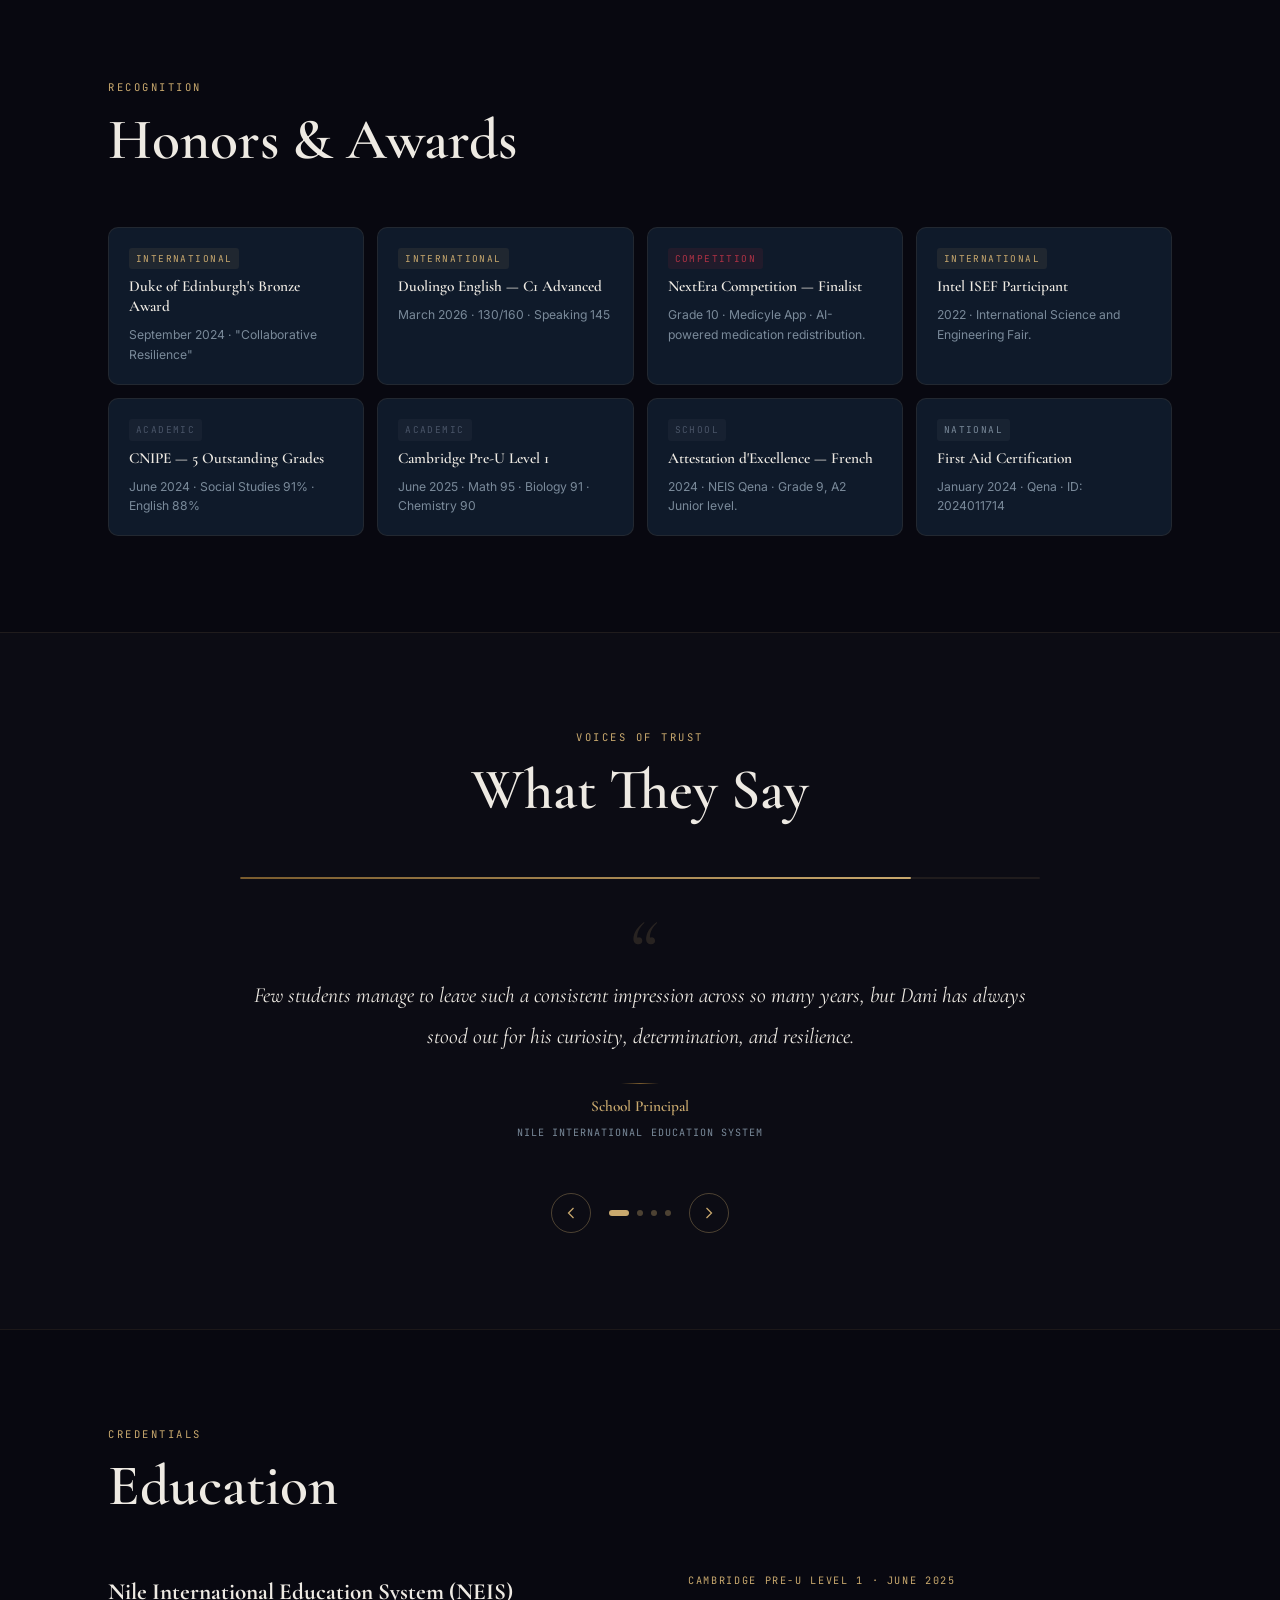
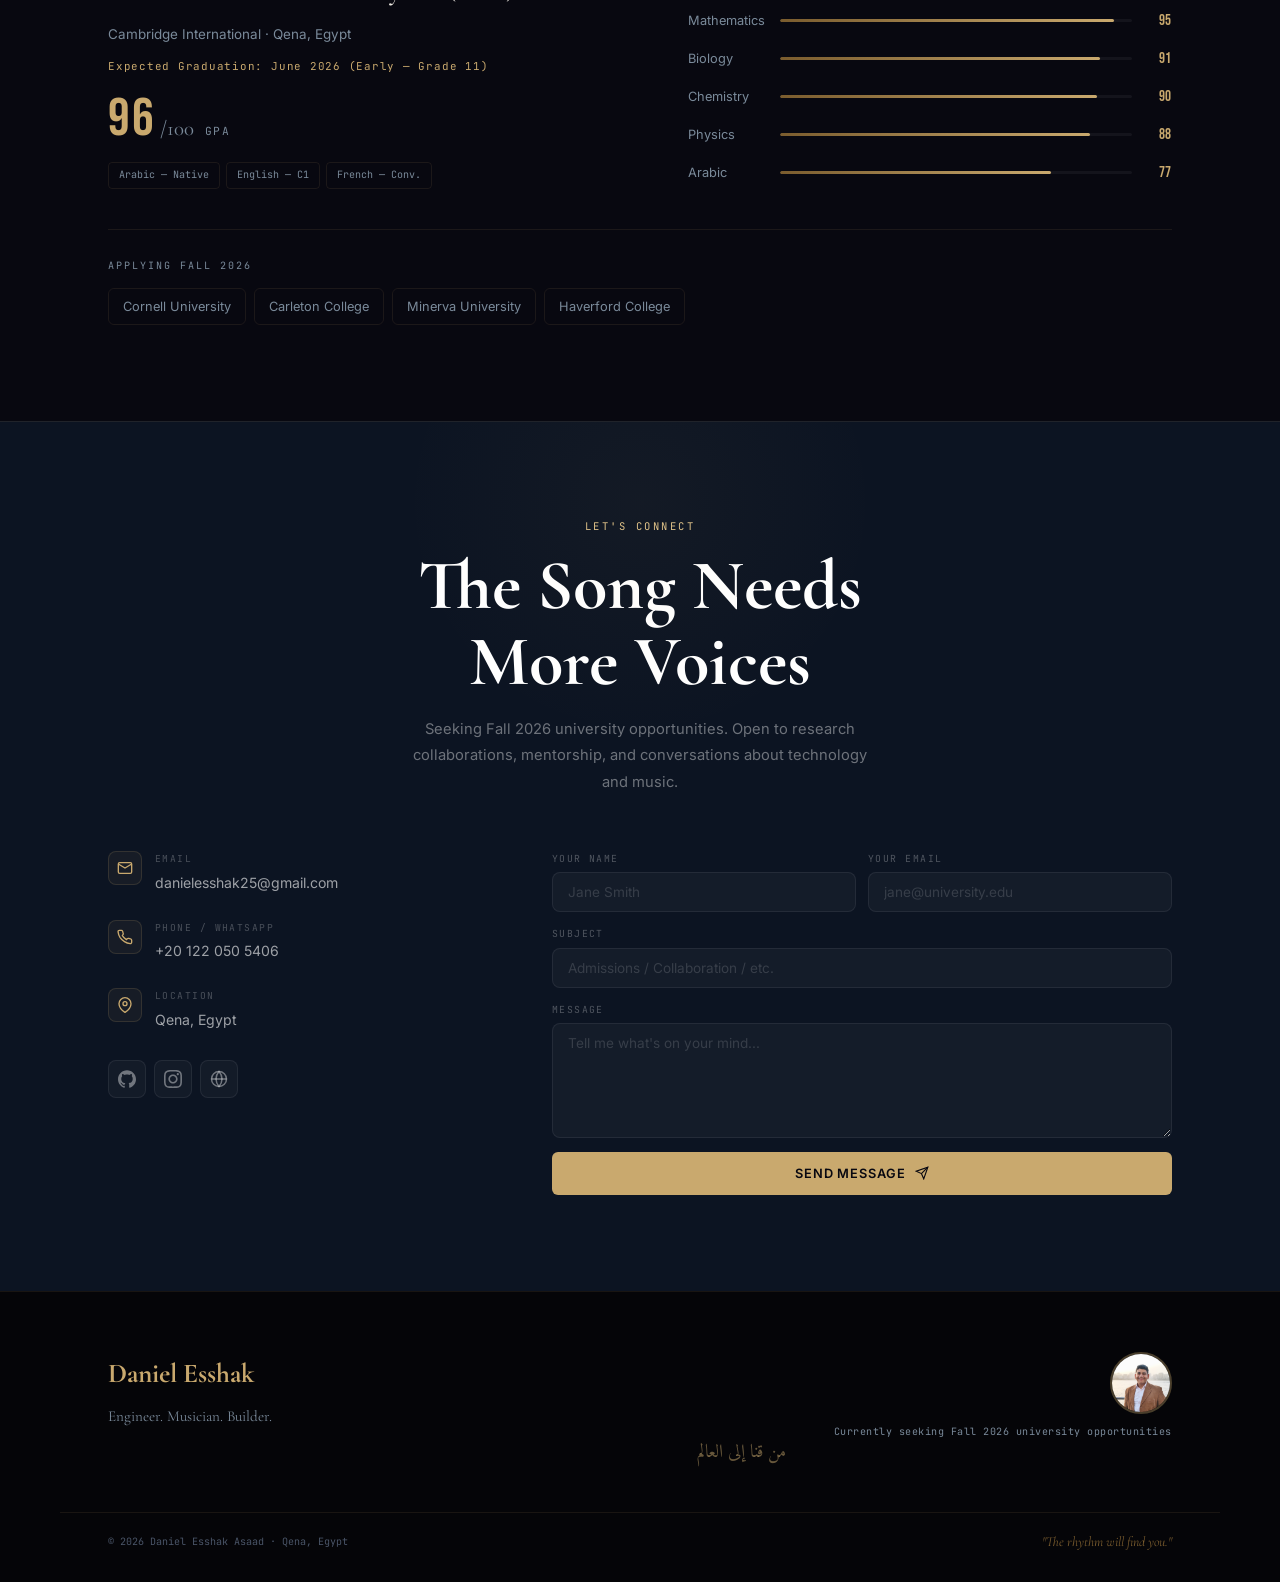
==== commit 0e89035e: "fix: complete script.js updates - dropdown, em-dashes, value order, RTL hints" ====
--- a/index.html
+++ b/index.html
@@ -3,25 +3,27 @@
 <head>
   <meta charset="UTF-8" />
   <meta name="viewport" content="width=device-width, initial-scale=1.0" />
-  <title>Daniel Esshak — Engineer · Musician · Builder | Qena, Egypt</title>
+  <title>Who is Daniel Esshak? The 16-Year-Old Engineer from Qena, Egypt</title>
   <link rel="icon" type="image/png" href="favicon.png" />
   <link rel="apple-touch-icon" href="favicon.png" />
-  <meta name="description" content="Daniel Esshak Asaad — Computer Science student from Qena, Egypt. Co-founder of Medicyle AI, TEDx IT Lead, pianist & drummer with 13 years of music. Applying Fall 2026." />
-  <meta name="keywords" content="Daniel Esshak, Qena Egypt, CS student, Medicyle, TEDx, pianist, drummer, software engineer, AI, portfolio" />
+  <meta name="description" content="Meet Daniel Esshak: 16-year-old CS student from Qena, Egypt. Co-founder of Medicyle AI, TEDx IT Lead, pianist and drummer with 13 years of music. Building the future from Upper Egypt." />
+  <meta name="keywords" content="Daniel Esshak, Qena Egypt, CS student, Medicyle, TEDx, pianist, drummer, software engineer, AI, portfolio, Upper Egypt" />
   <meta name="author" content="Daniel Esshak Asaad" />
   <meta name="robots" content="index, follow" />
   <meta property="og:type"        content="website" />
-  <meta property="og:title"       content="Daniel Esshak — Engineer · Musician · Builder" />
-  <meta property="og:description" content="CS student from Qena, Egypt. Building AI tools, playing drums for thousands, architecting paths forward." />
+  <meta property="og:title"       content="Who is Daniel Esshak? The Engineer from Qena, Egypt" />
+  <meta property="og:description" content="16-year-old building AI from Upper Egypt. Co-founder of Medicyle, TEDx IT Lead, pianist and drummer. From Qena to the world." />
   <meta property="og:url"         content="https://dodi-ui.github.io/Dody/" />
+  <meta property="og:image"       content="https://dodi-ui.github.io/Dody/daniel_portrait.png" />
   <meta property="og:locale"      content="en_US" />
-  <meta name="twitter:card"        content="summary" />
-  <meta name="twitter:title"       content="Daniel Esshak — Engineer · Musician · Builder" />
-  <meta name="twitter:description" content="CS student from Qena, Egypt. Co-founder of Medicyle AI · TEDx IT Lead · Pianist & Drummer." />
+  <meta name="twitter:card"        content="summary_large_image" />
+  <meta name="twitter:title"       content="Who is Daniel Esshak? The Engineer from Qena, Egypt" />
+  <meta name="twitter:description" content="16-year-old building AI from Upper Egypt. Co-founder of Medicyle AI, TEDx IT Lead, Pianist and Drummer." />
+  <meta name="twitter:image"       content="https://dodi-ui.github.io/Dody/daniel_portrait.png" />
   <link rel="canonical" href="https://dodi-ui.github.io/Dody/" />
   <link rel="preconnect" href="https://fonts.googleapis.com" />
   <link rel="preconnect" href="https://fonts.gstatic.com" crossorigin />
-  <link href="https://fonts.googleapis.com/css2?family=Amiri:ital,wght@0,400;0,700;1,400&family=Cormorant+Garamond:ital,wght@0,300;0,400;0,600;0,700;1,300;1,400;1,600&family=Inter:wght@300;400;500;600&family=JetBrains+Mono:wght@400;500&display=swap" rel="stylesheet" />
+  <link href="https://fonts.googleapis.com/css2?family=Amiri:ital,wght@0,400;0,700;1,400&family=Bebas+Neue&family=Cormorant+Garamond:ital,wght@0,300;0,400;0,600;0,700;1,300;1,400;1,600&family=Inter:wght@300;400;500;600&family=JetBrains+Mono:wght@400;500&display=swap" rel="stylesheet" />
   <link rel="stylesheet" href="style.css" />
 </head>
 <body>
@@ -41,7 +43,7 @@
         <span class="beat" id="b3">TAK</span><span class="beat-dot">.</span>
       </div>
       <div class="loader-arabic-wrap" id="loaderArabic">
-        <span class="loader-arabic" id="loaderArabicText"></span>
+        <span class="loader-arabic" id="loaderArabicText" dir="rtl"></span>
         <span class="loader-arabic-cursor" id="loaderCursor">|</span>
       </div>
       <div class="loader-bar-wrap"><div class="loader-bar" id="loaderBar"></div></div>
@@ -73,14 +75,20 @@
       <li><a href="#contact"    class="nav-link nav-cta" data-i18n="nav.contact">Contact</a></li>
     </ul>
     <div class="nav-right">
-      <!-- Translate -->
-      <button class="translate-btn" id="translateBtn" aria-label="Translate to Arabic" title="Translate">
-        <span class="translate-icon">&#x1F310;</span>
-        <span class="translate-label" id="translateLabel" data-i18n="nav.translate">عربي</span>
-      </button>
-      <!-- Mode indicator + toggle -->
+      <!-- Language Dropdown -->
+      <div class="lang-dropdown" id="langDropdown">
+        <button class="lang-trigger" id="langTrigger" aria-haspopup="listbox" aria-expanded="false">
+          <span class="lang-trigger-globe">&#x1F310;</span>
+          <span class="lang-trigger-label" id="langTriggerLabel">EN</span>
+          <span class="lang-trigger-arrow">&#9662;</span>
+        </button>
+        <ul class="lang-menu" id="langMenu" role="listbox">
+          <li role="option"><button class="lang-option lang-option--active" data-lang="en">English</button></li>
+          <li role="option"><button class="lang-option" data-lang="ar" dir="rtl">عربي</button></li>
+        </ul>
+      </div>
+      <!-- Theme toggle -->
       <div class="theme-mode-wrap">
-        <span class="theme-mode-label" id="themeModeLabel">DARK</span>
         <button class="theme-toggle" id="themeToggle" aria-label="Toggle light mode">
           <svg xmlns="http://www.w3.org/2000/svg" width="14" height="14" viewBox="0 0 24 24" fill="none" stroke="currentColor" stroke-width="2" stroke-linecap="round" stroke-linejoin="round"><circle cx="12" cy="12" r="5"/><line x1="12" y1="1" x2="12" y2="3"/><line x1="12" y1="21" x2="12" y2="23"/><line x1="4.22" y1="4.22" x2="5.64" y2="5.64"/><line x1="18.36" y1="18.36" x2="19.78" y2="19.78"/><line x1="1" y1="12" x2="3" y2="12"/><line x1="21" y1="12" x2="23" y2="12"/><line x1="4.22" y1="19.78" x2="5.64" y2="18.36"/><line x1="18.36" y1="5.64" x2="19.78" y2="4.22"/></svg>
         </button>
@@ -152,7 +160,7 @@
       <div class="about-values">
         <div class="value-item">
           <span class="value-num">01</span>
-          <span class="value-word" data-i18n="about.value.0">RESILIENT</span>
+          <span class="value-word" data-i18n="about.value.0">RIGOROUS</span>
           <span class="value-line"></span>
         </div>
         <div class="value-item">
@@ -167,7 +175,7 @@
         </div>
         <div class="value-item">
           <span class="value-num">04</span>
-          <span class="value-word" data-i18n="about.value.3">RIGOROUS</span>
+          <span class="value-word" data-i18n="about.value.3">RESILIENT</span>
           <span class="value-line"></span>
         </div>
       </div>
@@ -175,8 +183,8 @@
         <div class="about-col">
           <div class="about-typewriter" id="aboutTypewriter">
             <p class="tw-para" data-i18n-tw="about.tw.0" data-tw="Growing up in Qena, Upper Egypt, I built my path with two classmates, one laptop, and lessons downloaded overnight through a phone hotspot. Limitations became my creative curriculum."></p>
-            <p class="tw-para" data-i18n-tw="about.tw.1" data-tw="My parents — a veterinarian with 21 years of government service and a pulmonologist who built her own clinic from scratch — showed me that leadership is not about volume. It's about showing up, quietly, at the exact second someone needs you."></p>
-            <p class="tw-para" data-i18n-tw="about.tw.2" data-tw='Today I write code, play drums for thousands, and lead teams through crises — all from the same philosophy: "I don&apos;t need the solo. I want the song to work."'></p>
+            <p class="tw-para" data-i18n-tw="about.tw.1" data-tw="My parents: a veterinarian with 21 years of government service and a pulmonologist who built her own clinic from scratch. They showed me that leadership is not about volume. It is about showing up, quietly, at the exact second someone needs you."></p>
+            <p class="tw-para" data-i18n-tw="about.tw.2" data-tw='Today I write code, play drums for thousands, and lead teams through crises. All from the same philosophy: "I don&apos;t need the solo. I want the song to work."'></p>
           </div>
         </div>
         <div class="about-col">
@@ -430,12 +438,12 @@
         <h2 class="section-title" data-i18n="exp.title">Experience</h2>
       </div>
       <div class="exp-timeline">
-        <div class="exp-item" data-scroll-reveal><div class="exp-year-col"><span class="exp-year">Gr. 10</span></div><div class="exp-connector"><div class="exp-dot"></div><div class="exp-line"></div></div><div class="exp-card"><div class="exp-role" data-i18n="exp.0.role">Co-Founder &amp; Lead Developer</div><div class="exp-org">Medicyle App</div><div class="exp-detail">6 hrs/week · 40 wks/yr · NextEra Finalist</div><p class="exp-desc" data-i18n="exp.0.desc">"Building AI that redistributes hope."</p></div></div>
-        <div class="exp-item" data-scroll-reveal><div class="exp-year-col"><span class="exp-year">Gr. 10–11</span></div><div class="exp-connector"><div class="exp-dot"></div><div class="exp-line"></div></div><div class="exp-card"><div class="exp-role" data-i18n="exp.1.role">Head IT Committee</div><div class="exp-org">TEDxYouth @NEIS</div><div class="exp-detail">8 hrs/week · 38 wks/yr</div><p class="exp-desc" data-i18n="exp.1.desc">"Managing the digital heartbeat of ideas."</p></div></div>
-        <div class="exp-item" data-scroll-reveal><div class="exp-year-col"><span class="exp-year">Gr. 10–11</span></div><div class="exp-connector"><div class="exp-dot"></div><div class="exp-line"></div></div><div class="exp-card"><div class="exp-role" data-i18n="exp.2.role">Full Stack Developer</div><div class="exp-org">Sun Bright Institution</div><div class="exp-detail">15 hrs/week · 10 wks/yr</div><p class="exp-desc" data-i18n="exp.2.desc">"3,000+ lines, 60+ users, 40% trade boost."</p></div></div>
-        <div class="exp-item" data-scroll-reveal><div class="exp-year-col"><span class="exp-year">Gr. 9–12</span></div><div class="exp-connector"><div class="exp-dot"></div><div class="exp-line"></div></div><div class="exp-card"><div class="exp-role" data-i18n="exp.3.role">Worship Musician</div><div class="exp-org">Youth Ministry</div><div class="exp-detail">10 hrs/week · 35 wks/yr</div><p class="exp-desc" data-i18n="exp.3.desc">"500+ services, 30+ cities."</p></div></div>
-        <div class="exp-item" data-scroll-reveal><div class="exp-year-col"><span class="exp-year">Gr. 9–10</span></div><div class="exp-connector"><div class="exp-dot"></div><div class="exp-line"></div></div><div class="exp-card"><div class="exp-role" data-i18n="exp.4.role">Math Club Leader</div><div class="exp-org">NIES</div><div class="exp-detail">4 hrs/week · 25 wks/yr</div><p class="exp-desc" data-i18n="exp.4.desc">"Led 20+ peers, improved scores 20%."</p></div></div>
-        <div class="exp-item" data-scroll-reveal><div class="exp-year-col"><span class="exp-year">Gr. 9</span></div><div class="exp-connector"><div class="exp-dot"></div></div><div class="exp-card"><div class="exp-role" data-i18n="exp.5.role">Community Volunteer</div><div class="exp-org">National Hospital, Qena</div><div class="exp-detail">2 hrs/week · 5 wks/yr</div><p class="exp-desc" data-i18n="exp.5.desc">"70+ homeless fed, 100+ elderly supported."</p></div></div>
+        <div class="exp-item" data-scroll-reveal><div class="exp-year-col"><span class="exp-year">2024–2025</span><span class="exp-grade">Gr. 10–11</span></div><div class="exp-connector"><div class="exp-dot"></div><div class="exp-line"></div></div><div class="exp-card"><div class="exp-role" data-i18n="exp.1.role">Head IT Committee</div><div class="exp-org">TEDxYouth @NEIS</div><div class="exp-detail">8 hrs/week · 38 wks/yr</div><p class="exp-desc" data-i18n="exp.1.desc">Managing the digital heartbeat of ideas.</p></div></div>
+        <div class="exp-item" data-scroll-reveal><div class="exp-year-col"><span class="exp-year">2024–2025</span><span class="exp-grade">Gr. 10–11</span></div><div class="exp-connector"><div class="exp-dot"></div><div class="exp-line"></div></div><div class="exp-card"><div class="exp-role" data-i18n="exp.2.role">Full Stack Developer</div><div class="exp-org">Sun Bright Institution</div><div class="exp-detail">15 hrs/week · 10 wks/yr</div><p class="exp-desc" data-i18n="exp.2.desc">3,000+ lines, 60+ users, 40% trade boost.</p></div></div>
+        <div class="exp-item" data-scroll-reveal><div class="exp-year-col"><span class="exp-year">2024</span><span class="exp-grade">Gr. 10</span></div><div class="exp-connector"><div class="exp-dot"></div><div class="exp-line"></div></div><div class="exp-card"><div class="exp-role" data-i18n="exp.0.role">Co-Founder &amp; Lead Developer</div><div class="exp-org">Medicyle App</div><div class="exp-detail">6 hrs/week · 40 wks/yr · NextEra Finalist</div><p class="exp-desc" data-i18n="exp.0.desc">Building AI that redistributes hope.</p></div></div>
+        <div class="exp-item" data-scroll-reveal><div class="exp-year-col"><span class="exp-year">2022–Now</span><span class="exp-grade">Gr. 9–12</span></div><div class="exp-connector"><div class="exp-dot"></div><div class="exp-line"></div></div><div class="exp-card"><div class="exp-role" data-i18n="exp.3.role">Worship Musician</div><div class="exp-org">Youth Ministry</div><div class="exp-detail">10 hrs/week · 35 wks/yr</div><p class="exp-desc" data-i18n="exp.3.desc">500+ services, 30+ cities.</p></div></div>
+        <div class="exp-item" data-scroll-reveal><div class="exp-year-col"><span class="exp-year">2023–2024</span><span class="exp-grade">Gr. 9–10</span></div><div class="exp-connector"><div class="exp-dot"></div><div class="exp-line"></div></div><div class="exp-card"><div class="exp-role" data-i18n="exp.4.role">Math Club Leader</div><div class="exp-org">NIES</div><div class="exp-detail">4 hrs/week · 25 wks/yr</div><p class="exp-desc" data-i18n="exp.4.desc">Led 20+ peers, improved scores 20%.</p></div></div>
+        <div class="exp-item" data-scroll-reveal><div class="exp-year-col"><span class="exp-year">2023</span><span class="exp-grade">Gr. 9</span></div><div class="exp-connector"><div class="exp-dot"></div></div><div class="exp-card"><div class="exp-role" data-i18n="exp.5.role">Community Volunteer</div><div class="exp-org">National Hospital, Qena</div><div class="exp-detail">2 hrs/week · 5 wks/yr</div><p class="exp-desc" data-i18n="exp.5.desc">70+ homeless fed, 100+ elderly supported.</p></div></div>
       </div>
     </div>
   </section>
@@ -535,6 +543,7 @@
           <div class="contact-info-item"><div class="ci-icon"><svg width="16" height="16" viewBox="0 0 24 24" fill="none" stroke="currentColor" stroke-width="2"><path d="M22 16.92v3a2 2 0 0 1-2.18 2 19.79 19.79 0 0 1-8.63-3.07A19.5 19.5 0 0 1 4.69 13a19.79 19.79 0 0 1-3.07-8.67A2 2 0 0 1 3.6 2h3a2 2 0 0 1 2 1.72 12.84 12.84 0 0 0 .7 2.81 2 2 0 0 1-.45 2.11L8.09 9.91a16 16 0 0 0 6 6l1.27-1.27a2 2 0 0 1 2.11-.45 12.84 12.84 0 0 0 2.81.7A2 2 0 0 1 22 16.92z"/></svg></div><div><div class="ci-label" data-i18n="contact.phone.label">Phone / WhatsApp</div><a href="tel:+201220505406" class="ci-value">+20 122 050 5406</a></div></div>
           <div class="contact-info-item"><div class="ci-icon"><svg width="16" height="16" viewBox="0 0 24 24" fill="none" stroke="currentColor" stroke-width="2"><path d="M21 10c0 7-9 13-9 13s-9-6-9-13a9 9 0 0 1 18 0z"/><circle cx="12" cy="10" r="3"/></svg></div><div><div class="ci-label" data-i18n="contact.location.label">Location</div><span class="ci-value" data-i18n="contact.location">Qena, Egypt</span></div></div>
           <div class="contact-social">
+            <a href="https://github.com/Dodi-ui" target="_blank" rel="noopener" class="social-btn" aria-label="GitHub"><svg width="18" height="18" viewBox="0 0 24 24" fill="currentColor"><path d="M12 .297c-6.63 0-12 5.373-12 12 0 5.303 3.438 9.8 8.205 11.385.6.113.82-.258.82-.577 0-.285-.01-1.04-.015-2.04-3.338.724-4.042-1.61-4.042-1.61C4.422 18.07 3.633 17.7 3.633 17.7c-1.087-.744.084-.729.084-.729 1.205.084 1.838 1.236 1.838 1.236 1.07 1.835 2.809 1.305 3.495.998.108-.776.417-1.305.76-1.605-2.665-.3-5.466-1.332-5.466-5.93 0-1.31.465-2.38 1.235-3.22-.135-.303-.54-1.523.105-3.176 0 0 1.005-.322 3.3 1.23.96-.267 1.98-.399 3-.405 1.02.006 2.04.138 3 .405 2.28-1.552 3.285-1.23 3.285-1.23.645 1.653.24 2.873.12 3.176.765.84 1.23 1.91 1.23 3.22 0 4.61-2.805 5.625-5.475 5.92.42.36.81 1.096.81 2.22 0 1.606-.015 2.896-.015 3.286 0 .315.21.69.825.57C20.565 22.092 24 17.592 24 12.297c0-6.627-5.373-12-12-12"/></svg></a>
             <a href="https://www.instagram.com/selah_worship_lord/" target="_blank" rel="noopener" class="social-btn" aria-label="Instagram"><svg width="18" height="18" viewBox="0 0 24 24" fill="currentColor"><path d="M12 2.163c3.204 0 3.584.012 4.85.07 3.252.148 4.771 1.691 4.919 4.919.058 1.265.069 1.645.069 4.849 0 3.205-.012 3.584-.069 4.849-.149 3.225-1.664 4.771-4.919 4.919-1.266.058-1.644.07-4.85.07-3.204 0-3.584-.012-4.849-.07-3.26-.149-4.771-1.699-4.919-4.92-.058-1.265-.07-1.644-.07-4.849 0-3.204.013-3.583.07-4.849.149-3.227 1.664-4.771 4.919-4.919 1.266-.057 1.645-.069 4.849-.069zm0-2.163c-3.259 0-3.667.014-4.947.072-4.358.2-6.78 2.618-6.98 6.98-.059 1.281-.073 1.689-.073 4.948 0 3.259.014 3.668.072 4.948.2 4.358 2.618 6.78 6.98 6.98 1.281.058 1.689.072 4.948.072 3.259 0 3.668-.014 4.948-.072 4.354-.2 6.782-2.618 6.979-6.98.059-1.28.073-1.689.073-4.948 0-3.259-.014-3.667-.072-4.947-.196-4.354-2.617-6.78-6.979-6.98-1.281-.059-1.69-.073-4.949-.073zm0 5.838c-3.403 0-6.162 2.759-6.162 6.162s2.759 6.163 6.162 6.163 6.162-2.759 6.162-6.163c0-3.403-2.759-6.162-6.162-6.162zm0 10.162c-2.209 0-4-1.79-4-4 0-2.209 1.791-4 4-4s4 1.791 4 4c0 2.21-1.791 4-4 4zm6.406-11.845c-.796 0-1.441.645-1.441 1.44s.645 1.44 1.441 1.44c.795 0 1.439-.645 1.439-1.44s-.644-1.44-1.439-1.44z"/></svg></a>
             <a href="https://medicycle.me" target="_blank" rel="noopener" class="social-btn" aria-label="Medicyle"><svg width="18" height="18" viewBox="0 0 24 24" fill="none" stroke="currentColor" stroke-width="2"><circle cx="12" cy="12" r="10"/><line x1="2" y1="12" x2="22" y2="12"/><path d="M12 2a15.3 15.3 0 0 1 4 10 15.3 15.3 0 0 1-4 10 15.3 15.3 0 0 1-4-10 15.3 15.3 0 0 1 4-10z"/></svg></a>
           </div>
@@ -564,7 +573,7 @@
       <div class="footer-left">
         <div class="footer-logo">Daniel Esshak</div>
         <p class="footer-tagline" data-i18n="footer.tagline">Engineer. Musician. Builder.</p>
-        <p class="footer-arabic">من قنا إلى العالم</p>
+        <p class="footer-arabic" dir="rtl">من قنا إلى العالم</p>
       </div>
       <div class="footer-right">
         <img src="daniel_portrait.png" alt="Daniel Esshak" class="footer-portrait" loading="lazy" />
--- a/style.css
+++ b/style.css
@@ -26,6 +26,7 @@
   --font-arabic: 'Amiri', 'Times New Roman', serif;
   --font-sans:   'Inter', system-ui, sans-serif;
   --font-mono:   'JetBrains Mono', 'Courier New', monospace;
+  --font-display:'Bebas Neue', 'Impact', sans-serif;
 
   --spring: cubic-bezier(0.22, 1, 0.36, 1);
   --expo:   cubic-bezier(0.76, 0, 0.24, 1);
@@ -191,39 +192,57 @@
 
 .nav-right { display: flex; align-items: center; gap: 10px; flex-shrink: 0; }
 
-/* Translate button */
-.translate-btn {
-  display: flex; align-items: center; gap: 6px;
-  padding: 6px 12px; border: 1px solid var(--border-strong); border-radius: 6px;
+/* Language Dropdown */
+.lang-dropdown { position: relative; }
+.lang-trigger {
+  display: flex; align-items: center; gap: 5px;
+  padding: 6px 11px; border: 1px solid var(--border-strong); border-radius: 6px;
   color: var(--gold); font-family: var(--font-mono); font-size: .65rem;
-  letter-spacing: .08em; text-transform: uppercase; cursor: none;
-  transition: background .2s, border-color .2s, transform .25s var(--back);
-  white-space: nowrap;
-}
-.translate-btn:hover { background: var(--gold-glow-mid); border-color: var(--gold); transform: scale(1.04); }
-.translate-icon { font-size: .85rem; line-height: 1; }
-.translate-label { font-family: var(--font-arabic); font-size: .8rem; line-height: 1; }
-
-/* DARK / LIGHT mode */
+  letter-spacing: .08em; text-transform: uppercase;
+  transition: background .2s, border-color .2s; white-space: nowrap; cursor: none;
+}
+.lang-trigger:hover { background: var(--gold-glow-mid); border-color: var(--gold); }
+.lang-trigger-globe { font-size: .82rem; line-height: 1; }
+.lang-trigger-label { font-size: .65rem; letter-spacing: .1em; }
+.lang-trigger-arrow { font-size: .5rem; opacity: .6; transition: transform .25s var(--spring); }
+.lang-dropdown:has(.lang-menu.open) .lang-trigger-arrow { transform: rotate(180deg); }
+.lang-menu {
+  display: none; position: absolute; top: calc(100% + 6px); right: 0;
+  background: rgba(8,8,16,.96); backdrop-filter: blur(20px);
+  border: 1px solid var(--border-strong); border-radius: 8px;
+  overflow: hidden; min-width: 110px; z-index: 2000;
+  animation: langMenuIn .2s var(--spring);
+}
+.lang-menu.open { display: block; }
+@keyframes langMenuIn { from { opacity:0; transform:translate3d(0,-6px,0) } to { opacity:1; transform:none } }
+.lang-option {
+  display: block; width: 100%; padding: 10px 16px; text-align: left;
+  font-family: var(--font-mono); font-size: .68rem; letter-spacing: .08em;
+  color: var(--muted); transition: background .15s, color .15s; cursor: none;
+}
+.lang-option:hover { background: var(--gold-glow-mid); color: var(--gold); }
+.lang-option--active { color: var(--gold); background: rgba(201,169,110,.05); }
+
+/* Theme toggle */
 .theme-mode-wrap { display: flex; align-items: center; gap: 6px; }
-.theme-mode-label {
-  font-family: var(--font-mono); font-size: .6rem; color: var(--gold);
-  letter-spacing: .12em; text-transform: uppercase;
-  border: 1px solid var(--border-strong); padding: 4px 8px; border-radius: 4px;
-  transition: color .3s, border-color .3s; white-space: nowrap; min-width: 42px;
-  text-align: center;
-}
-body.light-mode .theme-mode-label { color: var(--gold-dim); border-color: rgba(90,60,20,.3); }
-
 .theme-toggle {
   padding: 7px; border: 1px solid var(--border); border-radius: 6px;
   color: var(--muted); display: flex; align-items: center;
-  transition: all .2s ease;
+  transition: all .2s ease; cursor: none;
 }
 .theme-toggle:hover { border-color: var(--gold); color: var(--gold); }
 
-.nav-toggle { display: none; flex-direction: column; gap: 5px; padding: 4px; }
-.nav-toggle span { display: block; width: 22px; height: 2px; background: var(--cream); border-radius: 1px; transition: all .25s ease; }
+/* Hamburger — animated X */
+.nav-toggle { display: none; flex-direction: column; gap: 5px; padding: 4px; cursor: none; }
+.nav-toggle span {
+  display: block; width: 22px; height: 2px; background: var(--cream);
+  border-radius: 1px;
+  transition: transform .32s var(--spring), opacity .22s ease, width .22s ease;
+  transform-origin: center;
+}
+.nav-toggle.open span:nth-child(1) { transform: translateY(7px) rotate(45deg); }
+.nav-toggle.open span:nth-child(2) { opacity: 0; transform: scaleX(0); }
+.nav-toggle.open span:nth-child(3) { transform: translateY(-7px) rotate(-45deg); }
 
 /* ─── BUTTONS ─────────────────────────────── */
 .btn {
@@ -431,8 +450,8 @@
   transition: border-color .35s, transform .35s var(--spring), box-shadow .35s;
 }
 .stat:hover { border-color: var(--border-strong); transform: translate3d(0,-4px,0); box-shadow: 0 14px 36px rgba(0,0,0,.4); }
-.stat-num   { font-family: var(--font-serif); font-size: 1.85rem; font-weight: 700; color: var(--gold); line-height: 1; }
-.stat-num small { font-size: .9rem; color: var(--muted); }
+.stat-num   { font-family: var(--font-display); font-size: 2.2rem; font-weight: 400; color: var(--gold); line-height: 1; letter-spacing: .04em; }
+.stat-num small { font-family: var(--font-mono); font-size: .78rem; color: var(--muted); }
 .stat-label { font-family: var(--font-mono); font-size: .63rem; color: var(--muted); text-transform: uppercase; letter-spacing: .1em; }
 
 /* ─── QENA SECTION ────────────────────────── */
@@ -489,7 +508,7 @@
   transition: background .3s, border-color .3s, transform .35s var(--spring);
 }
 .qf-item:hover { background: var(--gold-glow-mid); border-color: var(--border-strong); transform: translate3d(0,-3px,0); }
-.qf-val   { font-family: var(--font-serif); font-size: clamp(1.6rem, 3vw, 2.2rem); font-weight: 700; color: var(--gold); line-height: 1; }
+.qf-val   { font-family: var(--font-display); font-size: clamp(1.8rem, 3vw, 2.6rem); color: var(--gold); line-height: 1; letter-spacing: .04em; }
 .qf-label { font-family: var(--font-mono); font-size: .62rem; color: var(--muted); text-transform: uppercase; letter-spacing: .12em; }
 .qena-timeline-note {
   font-family: var(--font-serif); font-style: italic; font-size: 1rem;
@@ -519,8 +538,8 @@
 .tl-icon {
   width: 40px; height: 40px; border-radius: 50%; background: var(--gold-glow);
   border: 1px solid var(--border-strong); display: flex; align-items: center; justify-content: center;
-  font-family: var(--font-mono); font-size: .6rem; color: var(--gold); flex-shrink: 0;
-  transition: background .3s; min-width: 40px;
+  font-family: var(--font-display); font-size: .9rem; color: var(--gold); flex-shrink: 0;
+  transition: background .3s; min-width: 40px; letter-spacing: .04em;
 }
 .timeline-item:hover .tl-icon { background: var(--gold-glow-mid); }
 .tl-title { font-family: var(--font-serif); font-size: clamp(1rem, 1.5vw, 1.12rem); font-weight: 600; color: var(--cream); margin-bottom: 6px; }
@@ -552,7 +571,7 @@
 .project-desc em { color: var(--cream-dim); font-style: italic; }
 .project-metrics { display: flex; gap: 20px; flex-wrap: wrap; }
 .metric     { display: flex; flex-direction: column; gap: 3px; }
-.metric-val { font-family: var(--font-serif); font-size: clamp(1.2rem, 2vw, 1.45rem); font-weight: 700; color: var(--gold); line-height: 1; }
+.metric-val { font-family: var(--font-display); font-size: clamp(1.5rem, 2.2vw, 1.8rem); color: var(--gold); line-height: 1; letter-spacing: .04em; }
 .metric-label { font-family: var(--font-mono); font-size: .6rem; color: var(--muted); letter-spacing: .07em; text-transform: uppercase; }
 .project-stack { display: flex; gap: 6px; flex-wrap: wrap; }
 .stack-chip { font-family: var(--font-mono); font-size: .6rem; padding: 3px 8px; border-radius: 4px; background: rgba(201,169,110,.04); color: var(--gold-dim); border: 1px solid rgba(201,169,110,.1); letter-spacing: .05em; }
@@ -585,12 +604,12 @@
 .music-card-years { font-family: var(--font-mono); font-size: .64rem; color: var(--gold); letter-spacing: .1em; text-transform: uppercase; }
 .music-card-facts { display: flex; flex-direction: column; gap: 7px; }
 .music-card-facts li { font-size: .84rem; color: rgba(255,255,255,.5); line-height: 1.5; padding-left: 13px; position: relative; }
-.music-card-facts li::before { content: '—'; position: absolute; left: 0; color: var(--gold-dim); }
+.music-card-facts li::before { content: '·'; position: absolute; left: 0; color: var(--gold-dim); }
 .music-metrics { display: grid; grid-template-columns: repeat(4, 1fr); border: 1px solid rgba(255,255,255,.065); border-radius: var(--radius-lg); overflow: hidden; margin-bottom: 28px; }
 .music-metric { display: flex; flex-direction: column; align-items: center; gap: 5px; padding: 24px 12px; border-right: 1px solid rgba(255,255,255,.05); text-align: center; transition: background .25s; }
 .music-metric:last-child { border-right: none; }
 .music-metric:hover { background: rgba(201,169,110,.04); }
-.mm-val   { font-family: var(--font-serif); font-size: clamp(1.5rem, 2.5vw, 1.9rem); font-weight: 700; color: var(--gold); }
+.mm-val   { font-family: var(--font-display); font-size: clamp(1.8rem, 2.8vw, 2.2rem); color: var(--gold); letter-spacing: .04em; }
 .mm-label { font-family: var(--font-mono); font-size: .62rem; color: rgba(255,255,255,.34); letter-spacing: .1em; text-transform: uppercase; }
 .music-links { display: flex; justify-content: center; }
 .music-ext-link { display: inline-flex; align-items: center; gap: 9px; font-family: var(--font-mono); font-size: .74rem; color: rgba(255,255,255,.4); padding: 10px 22px; border: 1px solid rgba(255,255,255,.09); border-radius: 6px; letter-spacing: .07em; transition: all .2s; }
@@ -598,9 +617,10 @@
 
 /* ─── EXPERIENCE ──────────────────────────── */
 .exp-timeline { display: flex; flex-direction: column; }
-.exp-item { display: grid; grid-template-columns: 86px 36px 1fr; align-items: start; }
-.exp-year-col { padding-top: 14px; text-align: right; padding-right: 16px; }
-.exp-year { font-family: var(--font-mono); font-size: .63rem; color: var(--gold); letter-spacing: .1em; text-transform: uppercase; white-space: nowrap; }
+.exp-item { display: grid; grid-template-columns: 94px 36px 1fr; align-items: start; }
+.exp-year-col { padding-top: 12px; text-align: right; padding-right: 16px; display: flex; flex-direction: column; gap: 2px; }
+.exp-year  { font-family: var(--font-display); font-size: .85rem; color: var(--gold); letter-spacing: .04em; white-space: nowrap; line-height: 1.1; }
+.exp-grade { font-family: var(--font-mono); font-size: .56rem; color: var(--muted); letter-spacing: .07em; white-space: nowrap; }
 .exp-connector { display: flex; flex-direction: column; align-items: center; padding-top: 12px; }
 .exp-dot { width: 10px; height: 10px; border-radius: 50%; background: var(--gold); border: 2px solid var(--navy); box-shadow: 0 0 0 2px rgba(201,169,110,.5); flex-shrink: 0; transition: box-shadow .3s; }
 .exp-item:hover .exp-dot { box-shadow: 0 0 0 4px rgba(201,169,110,.2); }
@@ -663,7 +683,7 @@
 .edu-school-detail { font-size: .84rem; color: var(--muted); }
 .edu-grad          { font-family: var(--font-mono); font-size: .68rem; color: var(--gold); letter-spacing: .07em; }
 .edu-gpa { display: flex; align-items: baseline; gap: 4px; margin-top: 4px; }
-.edu-gpa-num    { font-family: var(--font-serif); font-size: clamp(2.2rem, 4vw, 2.8rem); font-weight: 700; color: var(--gold); line-height: 1; }
+.edu-gpa-num    { font-family: var(--font-display); font-size: clamp(2.6rem, 4.5vw, 3.4rem); color: var(--gold); line-height: 1; letter-spacing: .04em; }
 .edu-gpa-denom  { font-family: var(--font-serif); font-size: 1.3rem; color: var(--muted); }
 .edu-gpa-label  { font-family: var(--font-mono); font-size: .7rem; color: var(--muted); margin-left: 7px; letter-spacing: .1em; }
 .edu-langs { display: flex; gap: 6px; flex-wrap: wrap; margin-top: 4px; }
@@ -675,7 +695,7 @@
 .score-bar-wrap { height: 3px; background: rgba(255,255,255,.05); border-radius: 2px; overflow: hidden; }
 .score-bar { height: 100%; background: linear-gradient(90deg, var(--gold-dim), var(--gold)); border-radius: 2px; width: 0; transition: width 1.5s var(--spring); }
 .score-bar.animated { width: var(--pct); }
-.score-val { font-family: var(--font-mono); font-size: .7rem; color: var(--gold); text-align: right; }
+.score-val { font-family: var(--font-display); font-size: .95rem; color: var(--gold); text-align: right; letter-spacing: .04em; }
 .edu-universities { border-top: 1px solid var(--border); padding-top: 28px; }
 .uni-label { font-family: var(--font-mono); font-size: .63rem; color: var(--muted); letter-spacing: .2em; text-transform: uppercase; margin-bottom: 14px; }
 .uni-list  { display: flex; gap: 8px; flex-wrap: wrap; }
@@ -831,7 +851,7 @@
 ══════════════════════════════════════════ */
 @media (max-width: 1200px) {
   .honors-grid { grid-template-columns: repeat(2,1fr); }
-  .exp-item { grid-template-columns: 76px 32px 1fr; }
+  .exp-item { grid-template-columns: 84px 32px 1fr; }
 }
 @media (max-width: 1100px) {
   .projects-grid { grid-template-columns: 1fr; }
@@ -868,15 +888,15 @@
   .story-grid { grid-template-columns: 1fr; gap: 32px; }
   .story-left { position: static; }
   .music-grid { grid-template-columns: 1fr; }
-  .exp-item { grid-template-columns: 56px 28px 1fr; }
-  .exp-year-col { padding-right: 10px; }
+  .exp-item { grid-template-columns: 64px 28px 1fr; }
+  .exp-year-col { padding-right: 8px; }
   .edu-grid { grid-template-columns: 1fr; gap: 32px; }
   .contact-layout { grid-template-columns: 1fr; gap: 36px; }
   .footer-inner { grid-template-columns: 1fr; gap: 24px; }
   .footer-right { align-items: flex-start; text-align: left; }
   .footer-bottom { flex-direction: column; gap: 8px; padding: 18px 24px 0; text-align: center; }
-  .translate-label { display: none; }
-  .translate-btn { padding: 6px 8px; }
+  .lang-trigger-label { display: none; }
+  .lang-trigger { padding: 6px 8px; }
   .hero-deco-svg { width: 130px; }
 }
 @media (max-width: 768px) {
@@ -897,8 +917,9 @@
   .hero-actions { flex-direction: column; align-items: center; }
   .btn { width: 100%; justify-content: center; }
   .hero-actions .btn { width: auto; min-width: 200px; }
-  .exp-item { grid-template-columns: 52px 24px 1fr; }
-  .exp-year { font-size: .58rem; }
+  .exp-item { grid-template-columns: 56px 24px 1fr; }
+  .exp-year { font-size: .75rem; }
+  .exp-grade { font-size: .5rem; }
   .exp-card { padding: 14px 16px; }
   .project-card-inner { padding: 22px; }
   .uni-list { gap: 6px; }
@@ -921,8 +942,12 @@
   .testi-carousel { padding-bottom: 50px; }
   .testi-track { min-height: auto; }
   .music-metrics { grid-template-columns: 1fr 1fr; }
-  .score-bar-row { grid-template-columns: 62px 1fr 24px; }
-  .exp-item { grid-template-columns: 46px 22px 1fr; }
+  .score-bar-row { grid-template-columns: 1fr; gap: 4px; }
+  .score-subj { font-size: .75rem; }
+  .score-bar-wrap { height: 4px; }
+  .score-val { text-align: left; }
+  .exp-item { grid-template-columns: 52px 22px 1fr; }
+  .exp-year { font-size: .7rem; }
   .nav { padding: 0 14px; }
   .translate-btn { padding: 5px 7px; }
   .hero-deco-svg { display: none; }
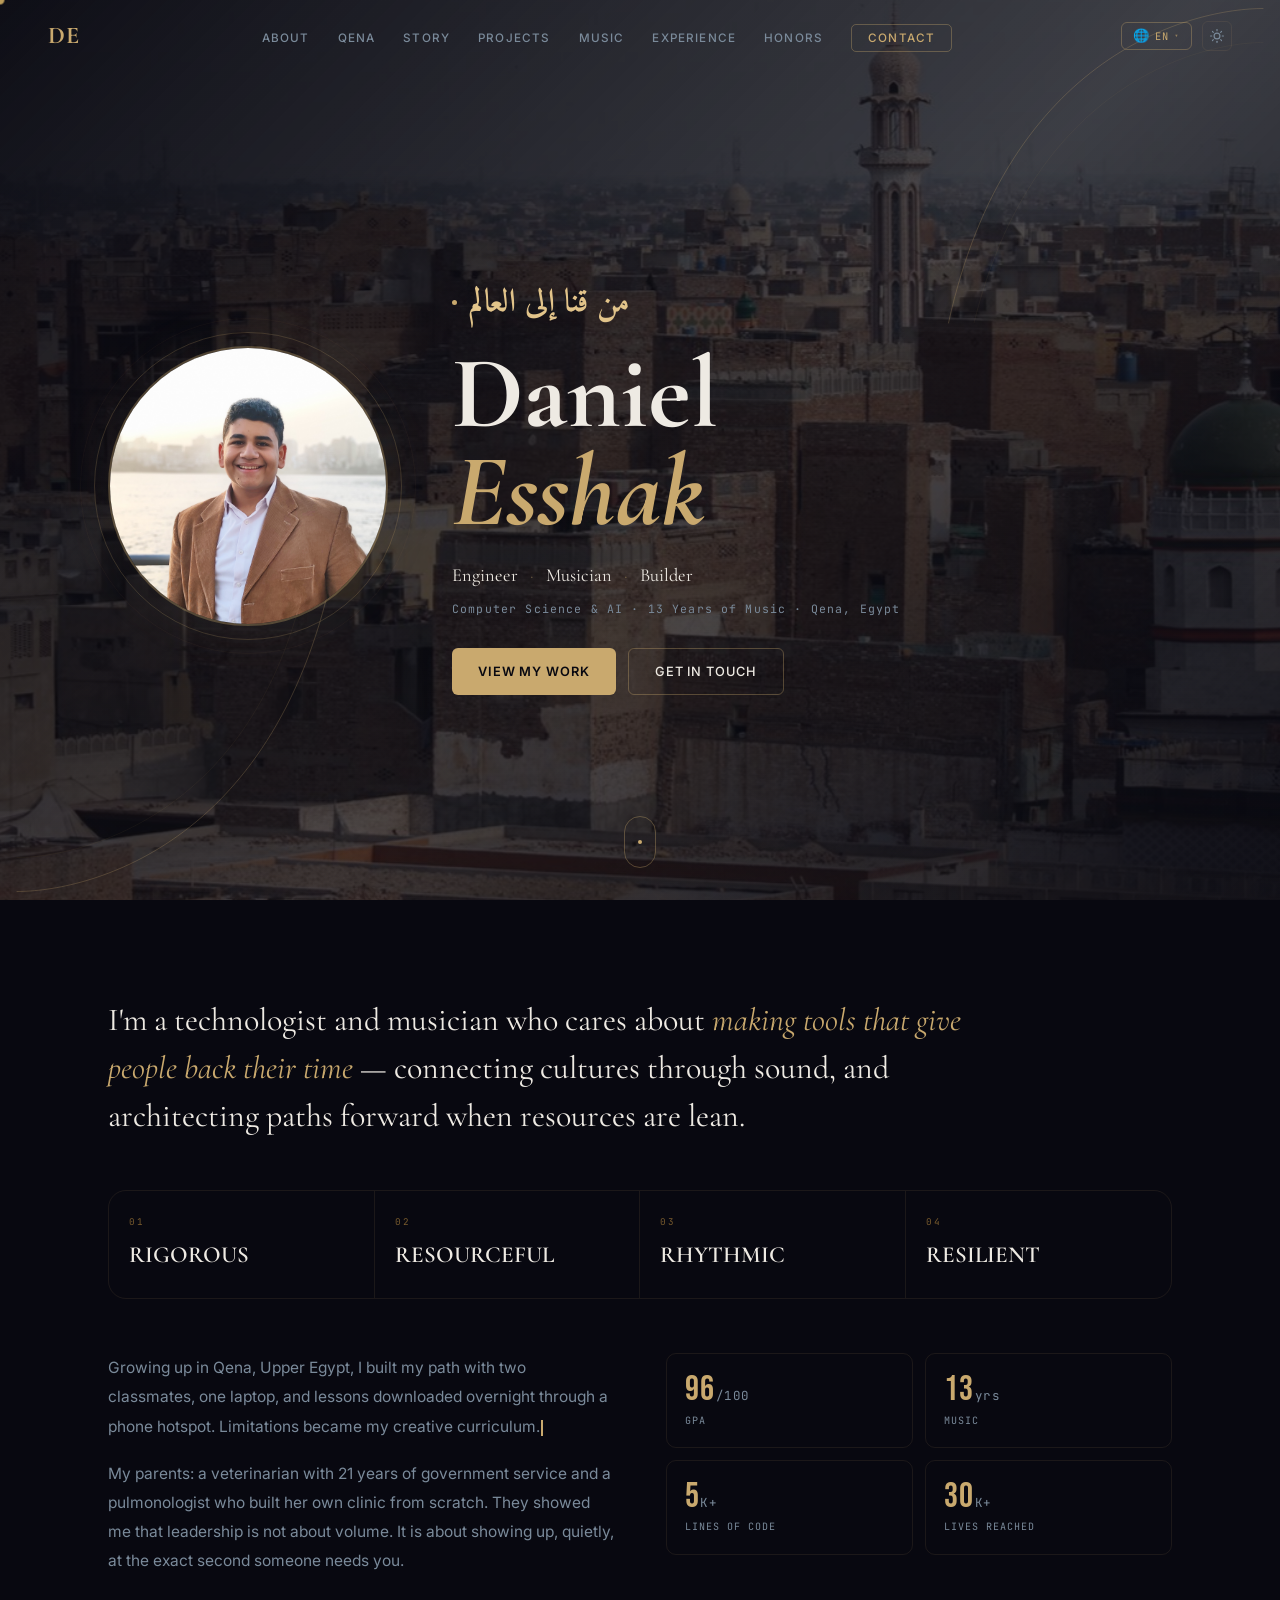
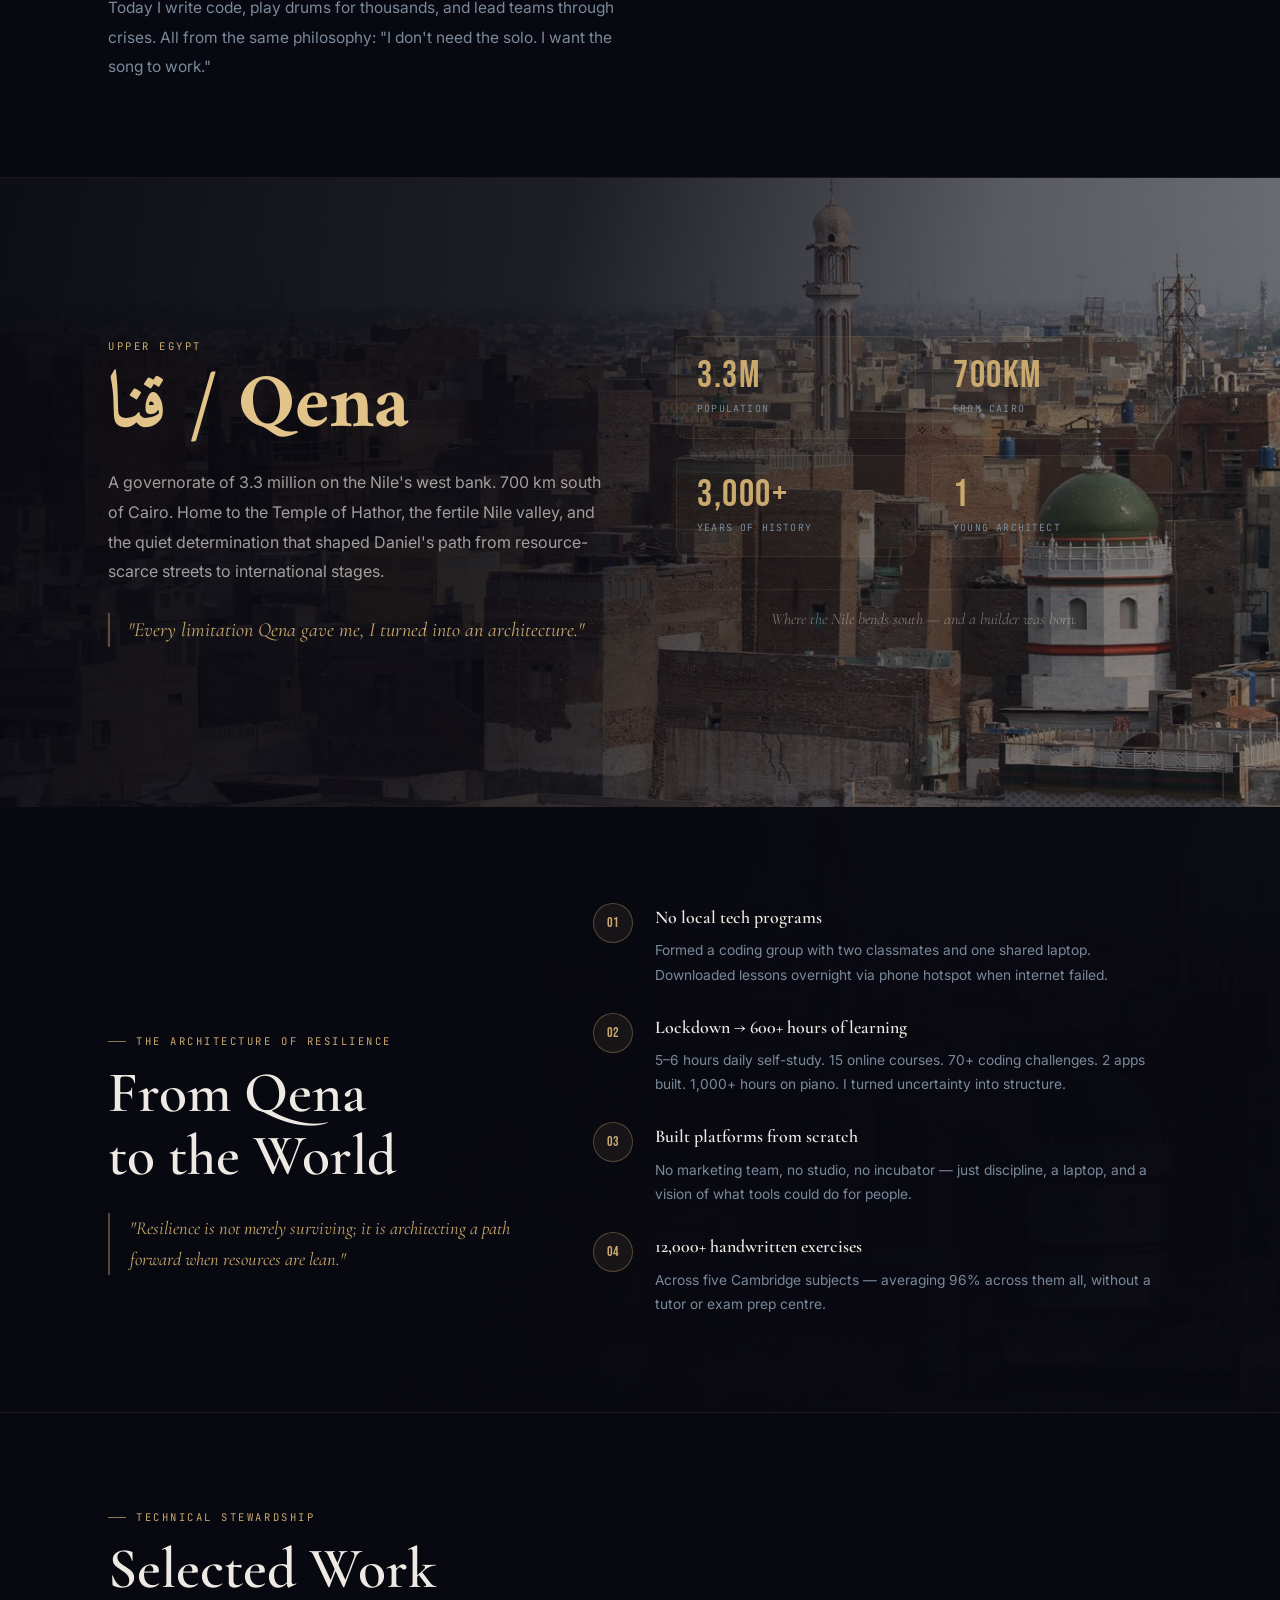
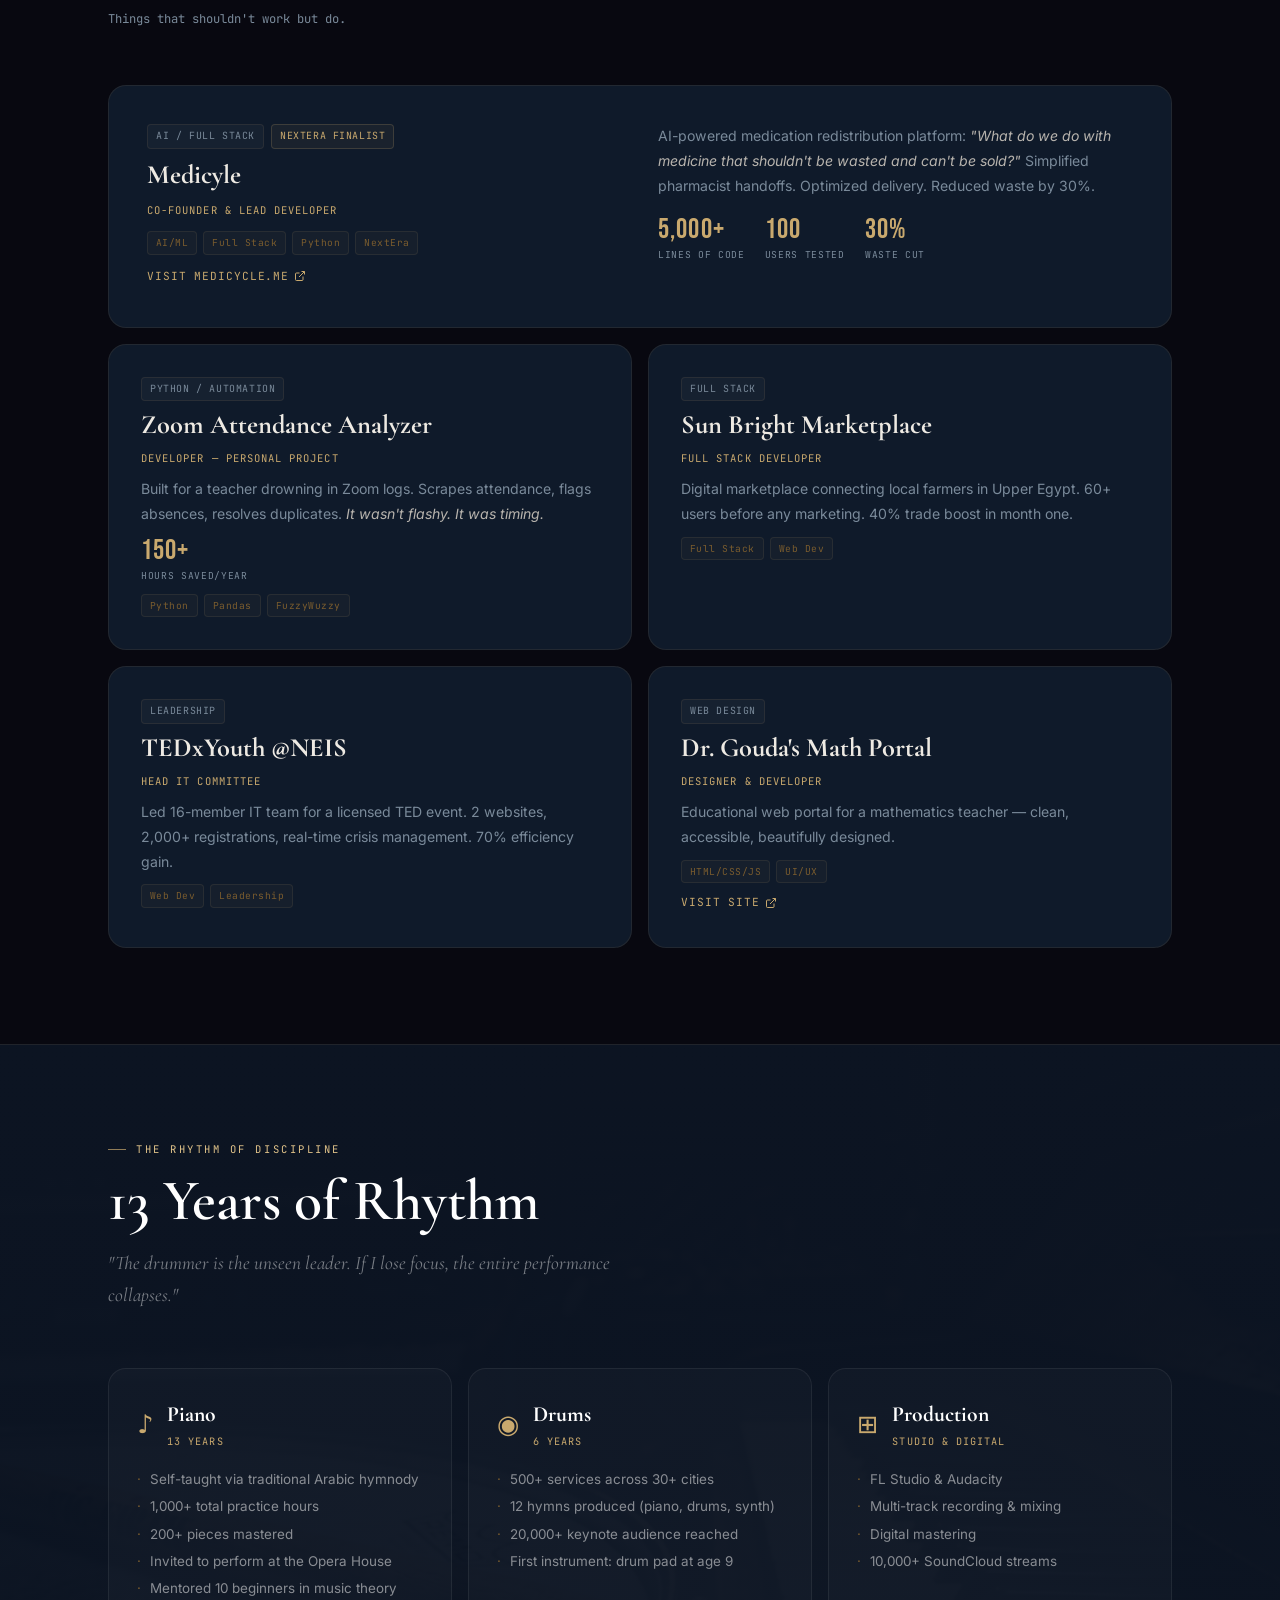
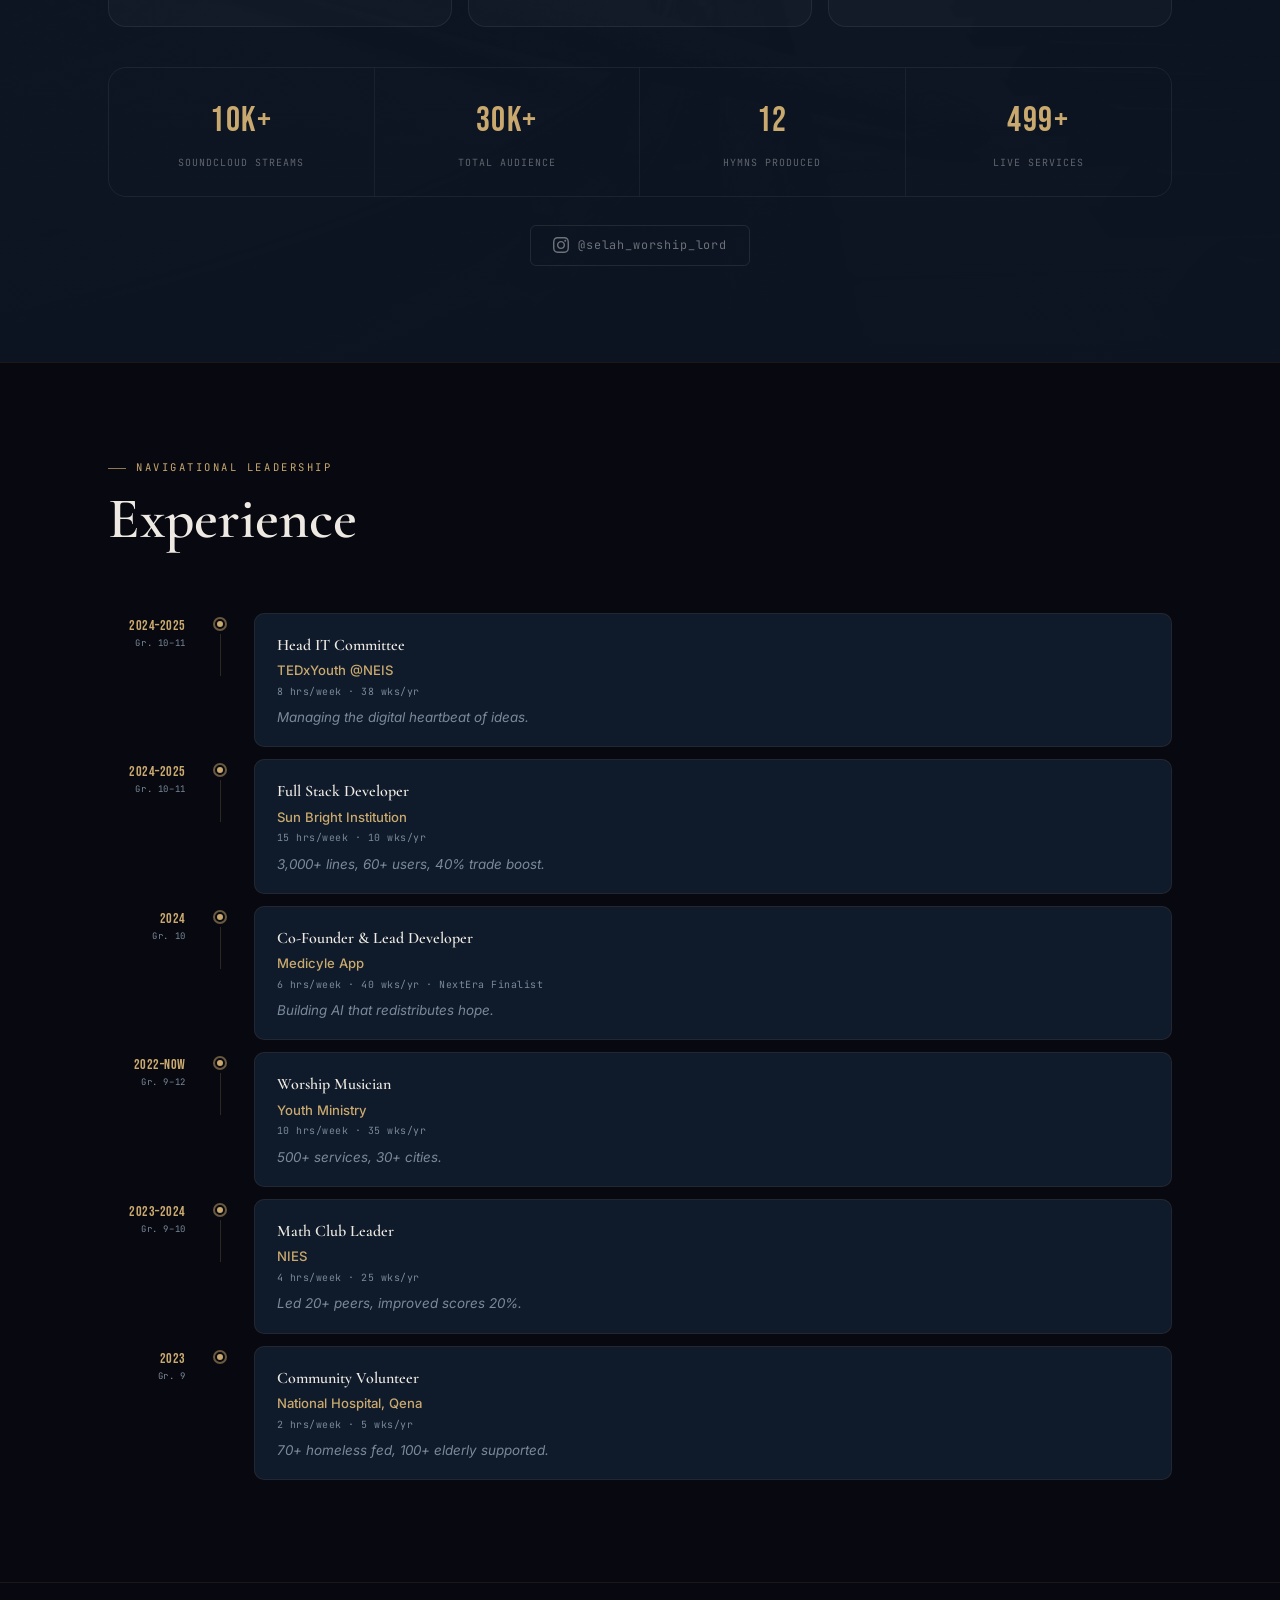
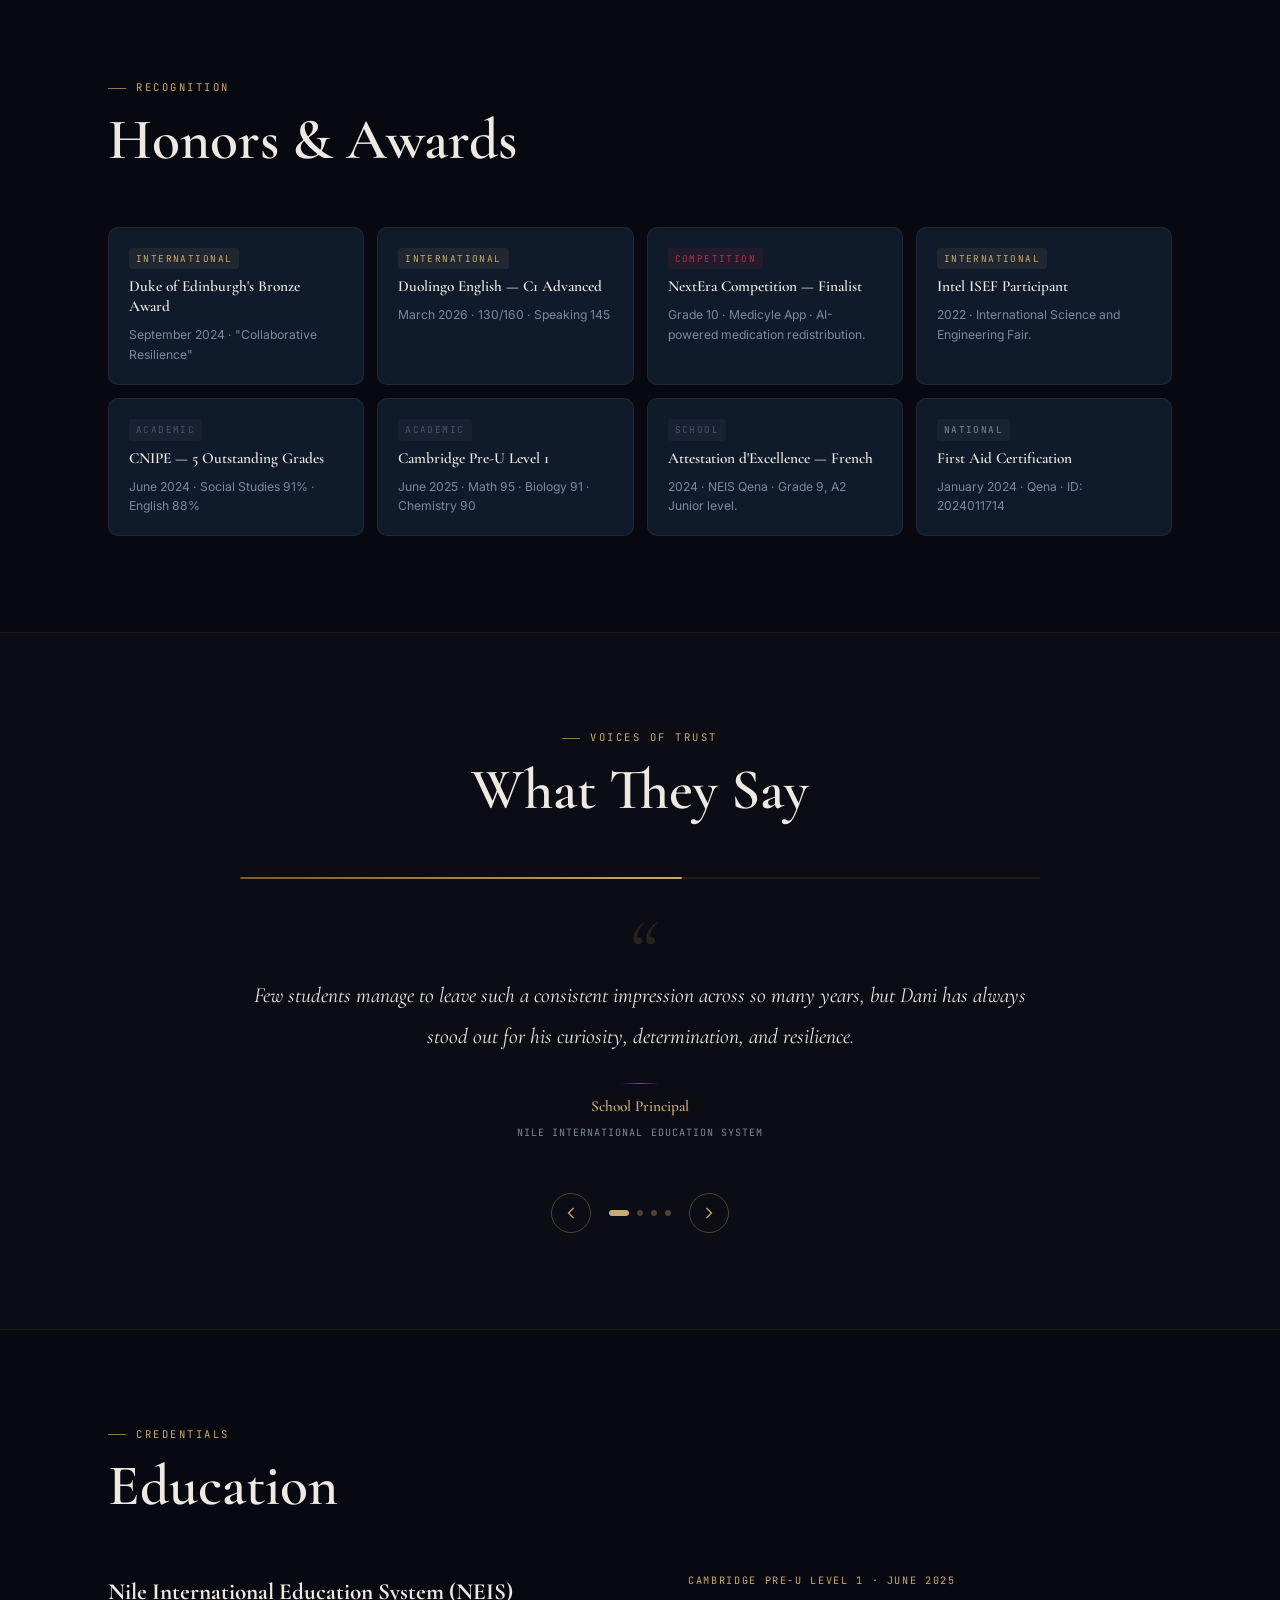
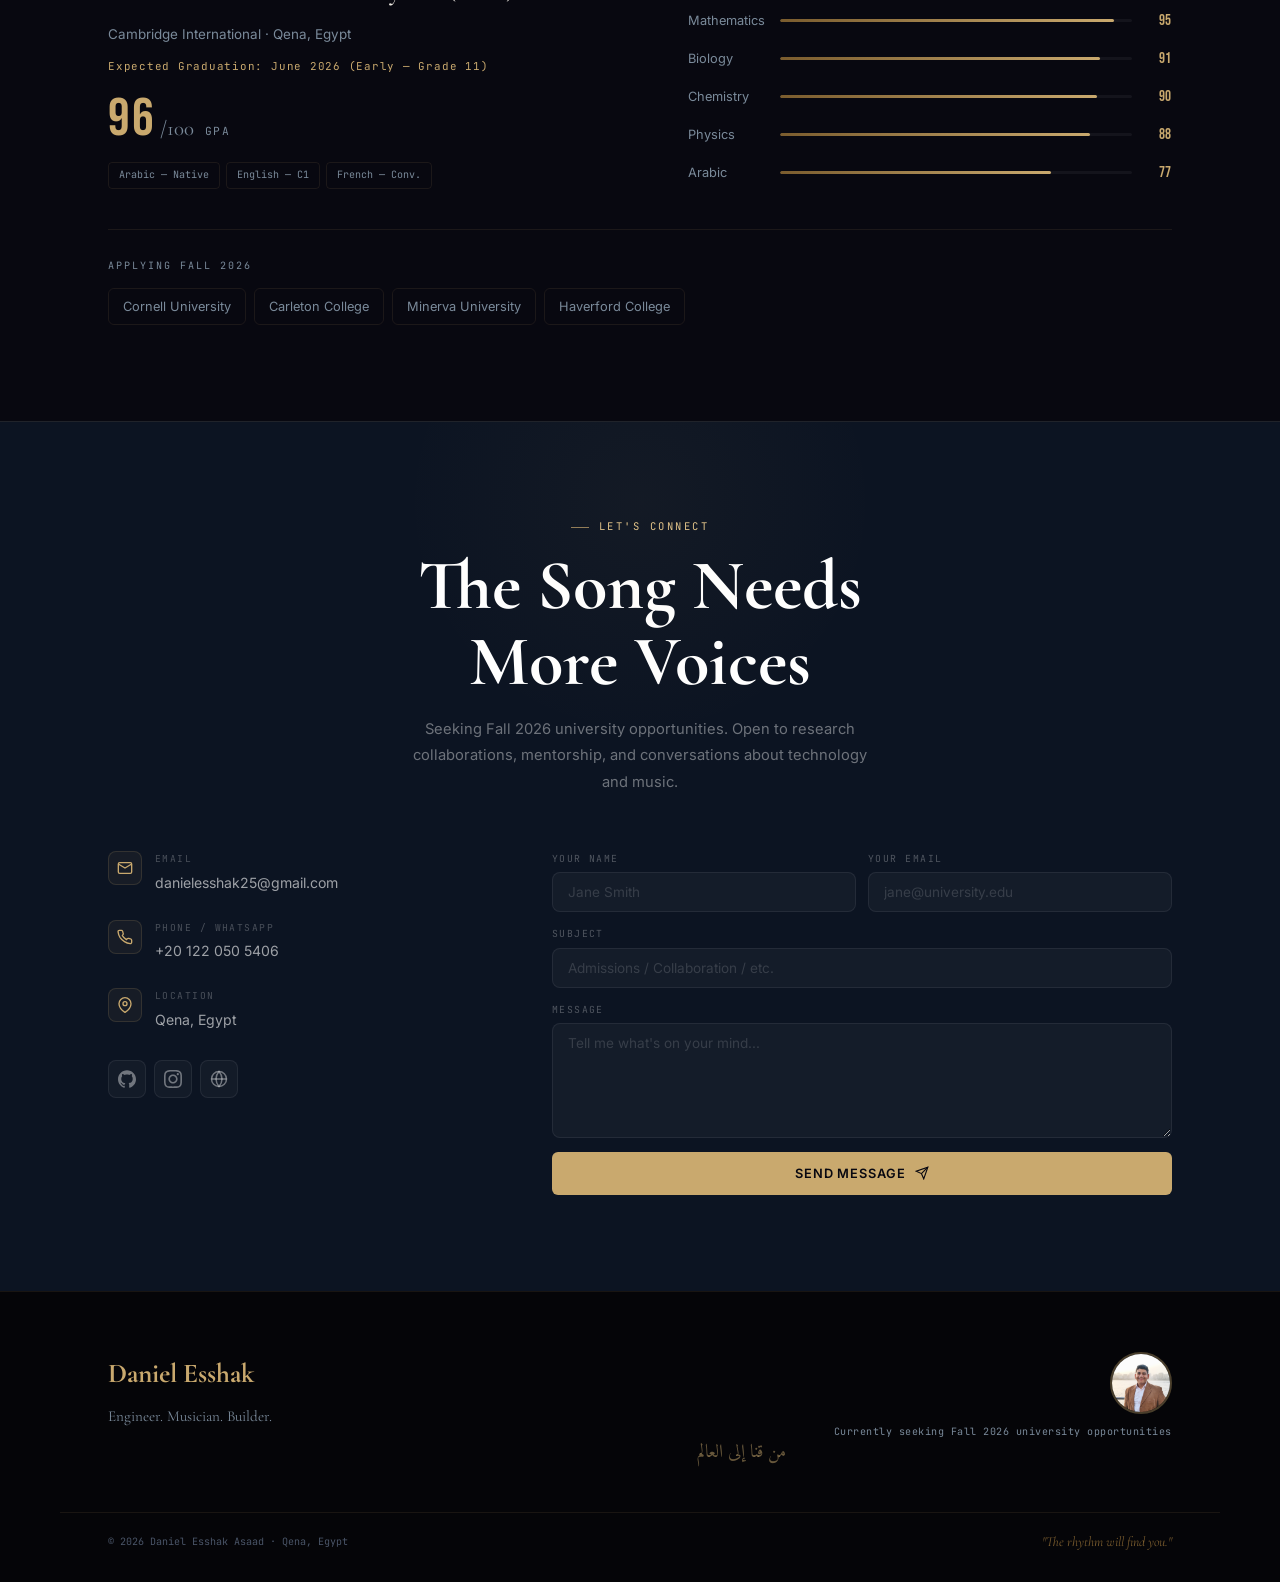
==== commit ece6f1c2: "feat: better mobile menu animation, scroll hint fix, site polish" ====
--- a/index.html
+++ b/index.html
@@ -588,7 +588,9 @@
 
   <!-- SCROLL HINT -->
   <div class="scroll-hint" id="scrollHint" aria-hidden="true">
-    <span class="scroll-hint-arrow">↓</span>
+    <span class="scroll-hint-arrow" aria-hidden="true">
+      <svg viewBox="0 0 10 10" xmlns="http://www.w3.org/2000/svg"><polyline points="2,3.5 5,6.5 8,3.5"/></svg>
+    </span>
     <span class="scroll-hint-text" id="scrollHintText">Scroll down</span>
   </div>
 
--- a/style.css
+++ b/style.css
@@ -233,16 +233,25 @@
 .theme-toggle:hover { border-color: var(--gold); color: var(--gold); }
 
 /* Hamburger — animated X */
-.nav-toggle { display: none; flex-direction: column; gap: 5px; padding: 4px; cursor: none; }
+.nav-toggle {
+  display: none; flex-direction: column; justify-content: center; gap: 5px;
+  width: 38px; height: 38px; padding: 8px;
+  border-radius: 8px; border: 1px solid transparent;
+  cursor: none;
+  transition: border-color .2s ease, background .2s ease;
+}
+.nav-toggle:hover { border-color: var(--border-strong); background: rgba(255,255,255,.04); }
 .nav-toggle span {
-  display: block; width: 22px; height: 2px; background: var(--cream);
-  border-radius: 1px;
-  transition: transform .32s var(--spring), opacity .22s ease, width .22s ease;
+  display: block; width: 20px; height: 1.5px; background: var(--cream);
+  border-radius: 2px;
+  transition: transform .35s cubic-bezier(.23,1,.32,1), opacity .25s ease;
   transform-origin: center;
 }
-.nav-toggle.open span:nth-child(1) { transform: translateY(7px) rotate(45deg); }
+/* Middle bar shortens before transforming */
+.nav-toggle span:nth-child(2) { width: 14px; }
+.nav-toggle.open span:nth-child(1) { transform: translateY(6.5px) rotate(45deg); }
 .nav-toggle.open span:nth-child(2) { opacity: 0; transform: scaleX(0); }
-.nav-toggle.open span:nth-child(3) { transform: translateY(-7px) rotate(-45deg); }
+.nav-toggle.open span:nth-child(3) { transform: translateY(-6.5px) rotate(-45deg); }
 
 /* ─── BUTTONS ─────────────────────────────── */
 .btn {
@@ -748,22 +757,33 @@
 
 /* ─── SCROLL HINT ─────────────────────────── */
 .scroll-hint {
-  position: fixed; bottom: 28px; left: 50%;
-  transform: translateX(-50%) translateY(14px);
-  background: rgba(8,8,16,.88); backdrop-filter: blur(12px);
-  -webkit-backdrop-filter: blur(12px);
-  border: 1px solid var(--border-strong); border-radius: 30px;
-  padding: 10px 22px; display: flex; align-items: center; gap: 10px;
+  position: fixed; bottom: 32px; right: 32px; left: auto;
+  transform: translateY(12px);
+  background: rgba(8,8,16,.80); backdrop-filter: blur(16px);
+  -webkit-backdrop-filter: blur(16px);
+  border: 1px solid var(--border-strong); border-radius: 40px;
+  padding: 10px 18px 10px 14px;
+  display: flex; align-items: center; gap: 8px;
   opacity: 0; pointer-events: none; z-index: 800;
-  transition: opacity .5s var(--spring), transform .5s var(--spring);
-  white-space: nowrap;
-}
-.scroll-hint.visible { opacity: 1; transform: translateX(-50%) translateY(0); }
-.scroll-hint-arrow { font-size: 1rem; color: var(--gold); animation: hintBounce 1.4s ease-in-out infinite; }
-.scroll-hint-text { font-family: var(--font-mono); font-size: .68rem; color: var(--cream); letter-spacing: .1em; text-transform: uppercase; }
-@keyframes hintBounce { 0%,100%{transform:translateY(0)}50%{transform:translateY(4px)} }
-body.light-mode .scroll-hint { background: rgba(245,242,236,.92); border-color: rgba(90,60,20,.3); }
-body.light-mode .scroll-hint-text { color: var(--cream); }
+  transition: opacity .45s ease, transform .45s cubic-bezier(.23,1,.32,1);
+  white-space: nowrap; max-width: 240px;
+}
+.scroll-hint.visible { opacity: 1; transform: translateY(0); }
+.scroll-hint-arrow {
+  flex-shrink: 0;
+  width: 20px; height: 20px;
+  border: 1.5px solid var(--gold); border-radius: 50%;
+  display: flex; align-items: center; justify-content: center;
+  animation: hintBounce 1.6s ease-in-out infinite;
+}
+.scroll-hint-arrow svg { width: 9px; height: 9px; stroke: var(--gold); stroke-width: 2.5; fill: none; }
+.scroll-hint-text {
+  font-family: var(--font-mono); font-size: .62rem;
+  color: var(--muted); letter-spacing: .08em; text-transform: uppercase;
+}
+@keyframes hintBounce { 0%,100%{transform:translateY(0)}50%{transform:translateY(3px)} }
+body.light-mode .scroll-hint { background: rgba(250,248,244,.92); border-color: rgba(90,60,20,.3); }
+body.light-mode .scroll-hint-text { color: var(--muted); }
 
 /* ─── RTL overrides ───────────────────────── */
 html[dir="rtl"] body { font-family: var(--font-arabic), var(--font-sans); }
@@ -866,8 +886,45 @@
   :root { --nav-h: 60px; }
   .nav { padding: 0 20px; }
   .nav.scrolled { padding: 0 20px; }
-  .nav-links { display: none; position: fixed; inset: 0; background: rgba(8,8,16,.97); backdrop-filter: blur(20px); flex-direction: column; align-items: center; justify-content: center; gap: 34px; z-index: 999; padding: 20px; }
-  .nav-links.open { display: flex; }
+  /* Mobile menu — slide down from nav bar, no full-screen overlay */
+  .nav-links {
+    display: flex; flex-direction: column; align-items: flex-start; gap: 0;
+    position: fixed; top: var(--nav-h); left: 0; right: 0;
+    background: rgba(5,5,12,.96); backdrop-filter: blur(24px);
+    -webkit-backdrop-filter: blur(24px);
+    border-bottom: 1px solid var(--border-strong);
+    padding: 12px 0 20px;
+    z-index: 998;
+    /* hidden state */
+    clip-path: polygon(0 0, 100% 0, 100% 0, 0 0);
+    pointer-events: none;
+    transition: clip-path .38s cubic-bezier(.23,1,.32,1);
+  }
+  .nav-links.open {
+    clip-path: polygon(0 0, 100% 0, 100% 100%, 0 100%);
+    pointer-events: auto;
+  }
+  .nav-links li { width: 100%; }
+  .nav-links .nav-link {
+    display: block; padding: 13px 28px;
+    font-size: .82rem; width: 100%;
+    border-bottom: 1px solid var(--border);
+    opacity: 0; transform: translateX(-8px);
+    transition: opacity .3s ease, transform .3s ease, color .2s ease;
+  }
+  .nav-links.open .nav-link {
+    opacity: 1; transform: none;
+  }
+  /* Stagger each link */
+  .nav-links.open li:nth-child(1) .nav-link { transition-delay: .04s; }
+  .nav-links.open li:nth-child(2) .nav-link { transition-delay: .08s; }
+  .nav-links.open li:nth-child(3) .nav-link { transition-delay: .12s; }
+  .nav-links.open li:nth-child(4) .nav-link { transition-delay: .16s; }
+  .nav-links.open li:nth-child(5) .nav-link { transition-delay: .20s; }
+  .nav-links.open li:nth-child(6) .nav-link { transition-delay: .24s; }
+  .nav-links.open li:nth-child(7) .nav-link { transition-delay: .28s; }
+  .nav-links.open li:nth-child(8) .nav-link { transition-delay: .32s; }
+  .nav-links .nav-cta { margin: 8px 28px 0; width: auto; border-radius: 6px; }
   .nav-link { font-size: 1rem; }
   .nav-toggle { display: flex; }
   .container { padding: 0 24px; }
@@ -966,3 +1023,76 @@
 @media (min-width: 1440px) {
   .container { max-width: 1280px; }
 }
+
+/* ════════════════════════════════════════════
+   SITE ENHANCEMENTS — polish & feel
+════════════════════════════════════════════ */
+
+/* Nav active pill — thicker, animated underline */
+.nav-link.active::after { width: 100%; background: var(--gold); }
+
+/* Project card — gold border glow on hover */
+.project-card:hover {
+  border-color: rgba(201,169,110,.35);
+  box-shadow: 0 0 0 1px rgba(201,169,110,.08), 0 24px 64px rgba(0,0,0,.5);
+}
+
+/* Better stat card gradient fill on hover */
+.stat:hover {
+  background: linear-gradient(135deg, rgba(201,169,110,.04) 0%, rgba(201,169,110,.01) 100%);
+  box-shadow: 0 0 0 1px rgba(201,169,110,.12), 0 14px 36px rgba(0,0,0,.4);
+}
+
+/* Honor card subtle upgrade */
+.honor-card {
+  transition: transform .4s var(--spring), border-color .3s, box-shadow .4s;
+}
+.honor-card:hover {
+  box-shadow: 0 0 0 1px rgba(201,169,110,.15), 0 18px 48px rgba(0,0,0,.45);
+}
+
+/* Section header — gold accent bar */
+.section-label::before {
+  content: '';
+  display: inline-block;
+  width: 18px; height: 1px;
+  background: var(--gold);
+  margin-right: 10px;
+  vertical-align: middle;
+  opacity: .7;
+}
+
+/* Smoother section reveal */
+[data-scroll-reveal] {
+  transition: opacity .6s cubic-bezier(.23,1,.32,1), transform .6s cubic-bezier(.23,1,.32,1);
+}
+
+/* Better button shimmer */
+.btn::before {
+  background: linear-gradient(90deg, transparent, rgba(255,255,255,.09), transparent);
+  transform: translateX(-100%);
+  transition: transform .55s ease;
+}
+.btn:hover::before { transform: translateX(100%); }
+
+/* Scroll-hint — hide on very small screens where space is tight */
+@media (max-width: 480px) {
+  .scroll-hint { right: 16px; bottom: 20px; padding: 8px 13px 8px 10px; }
+  .scroll-hint-text { display: none; }
+}
+
+/* Mobile nav — make links feel more native */
+@media (max-width: 900px) {
+  .nav-links .nav-link:hover { color: var(--gold); background: rgba(201,169,110,.04); }
+  .nav-links .nav-link.active { color: var(--gold); }
+  /* Close button in top-right corner of mobile menu */
+  .nav-links::after {
+    content: none; /* remove if you don't want it */
+  }
+}
+
+/* Ensure body scroll is restored if menu was open on resize */
+@media (min-width: 901px) {
+  body { overflow: auto !important; }
+  .nav-links { clip-path: none !important; pointer-events: auto !important; }
+}
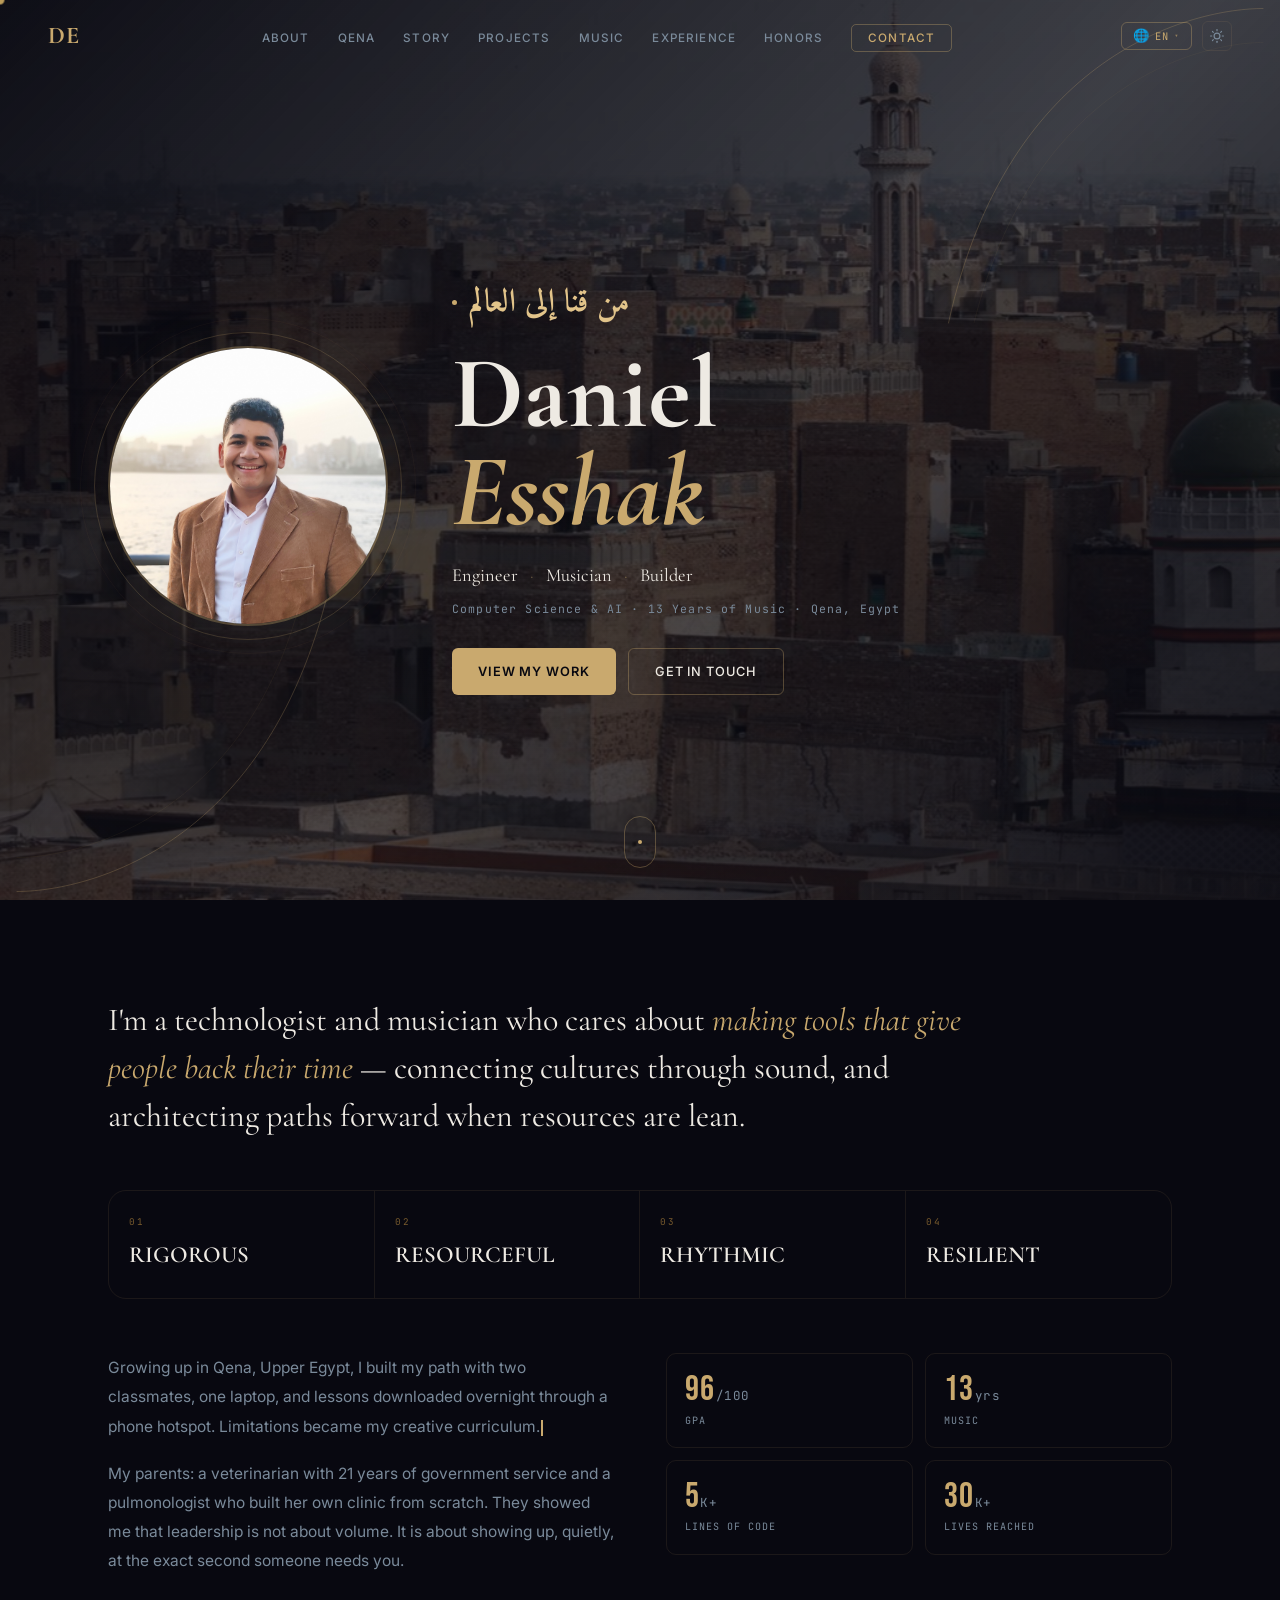
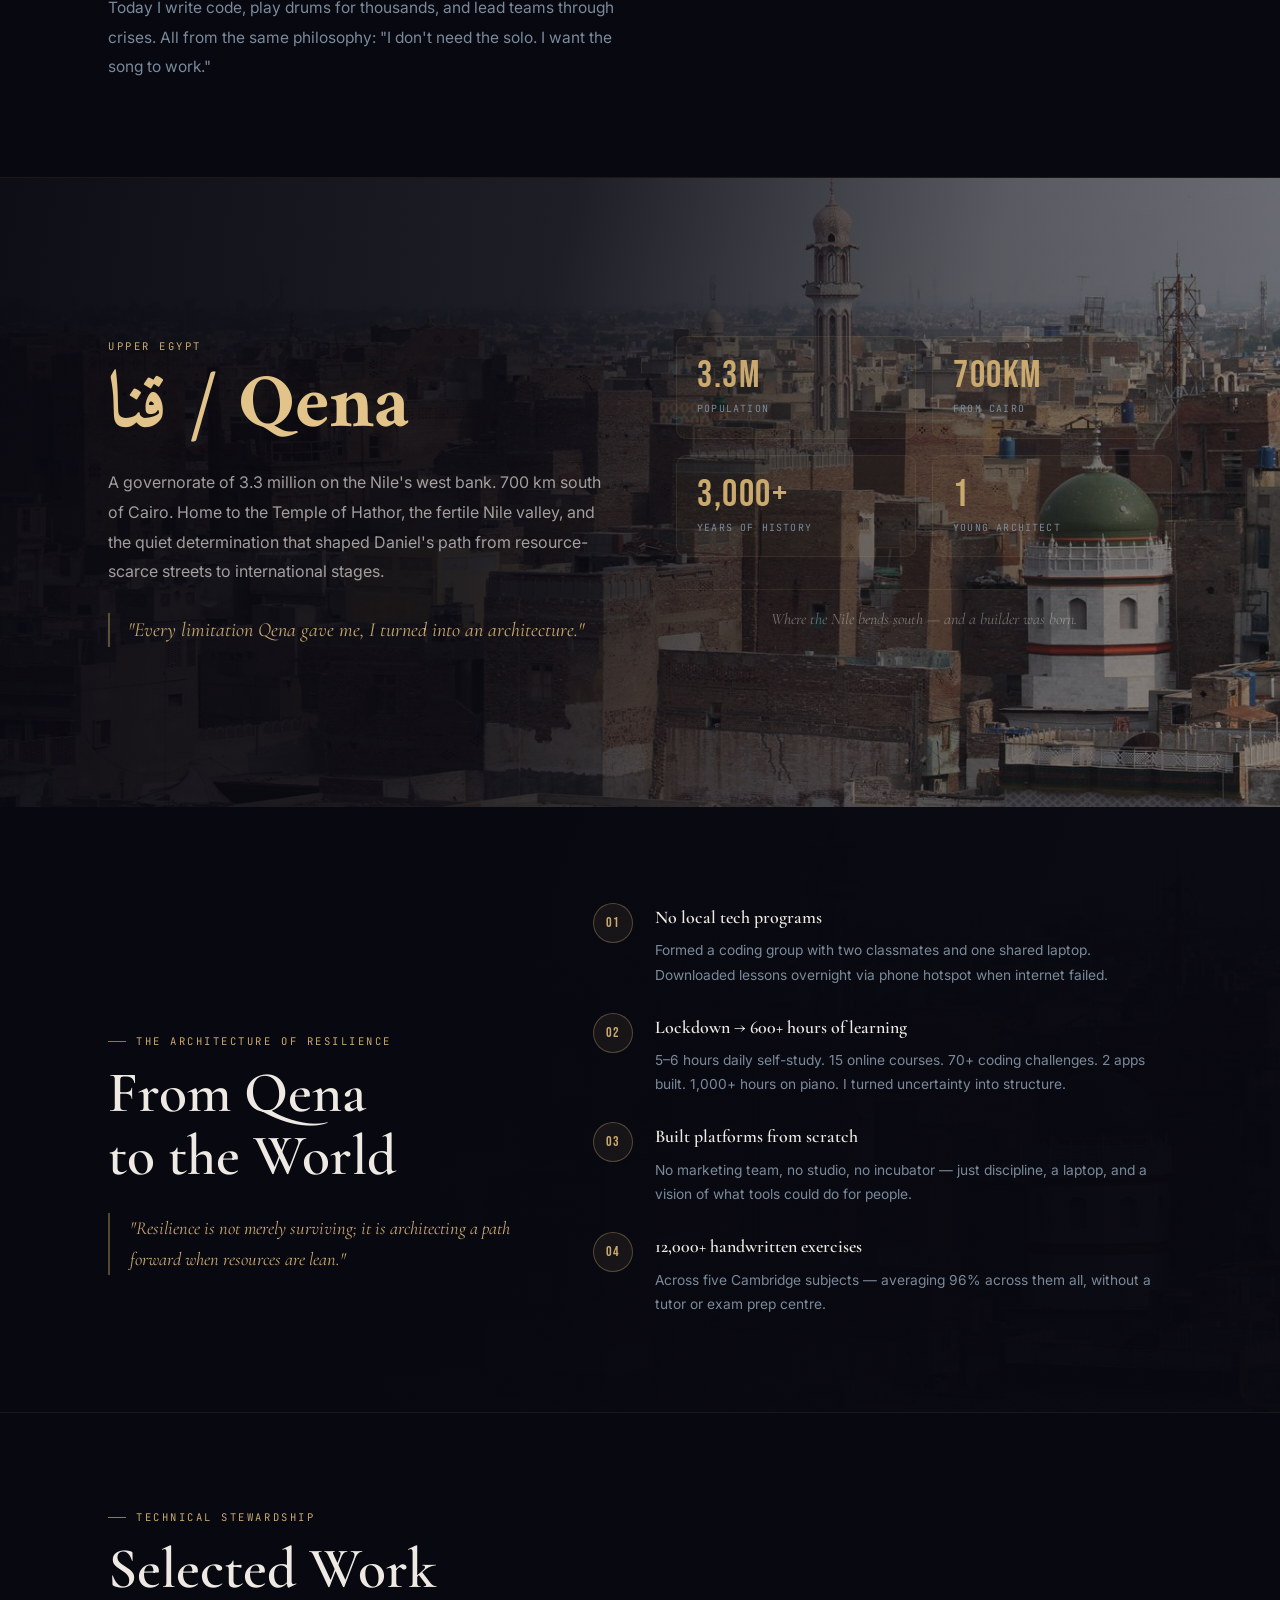
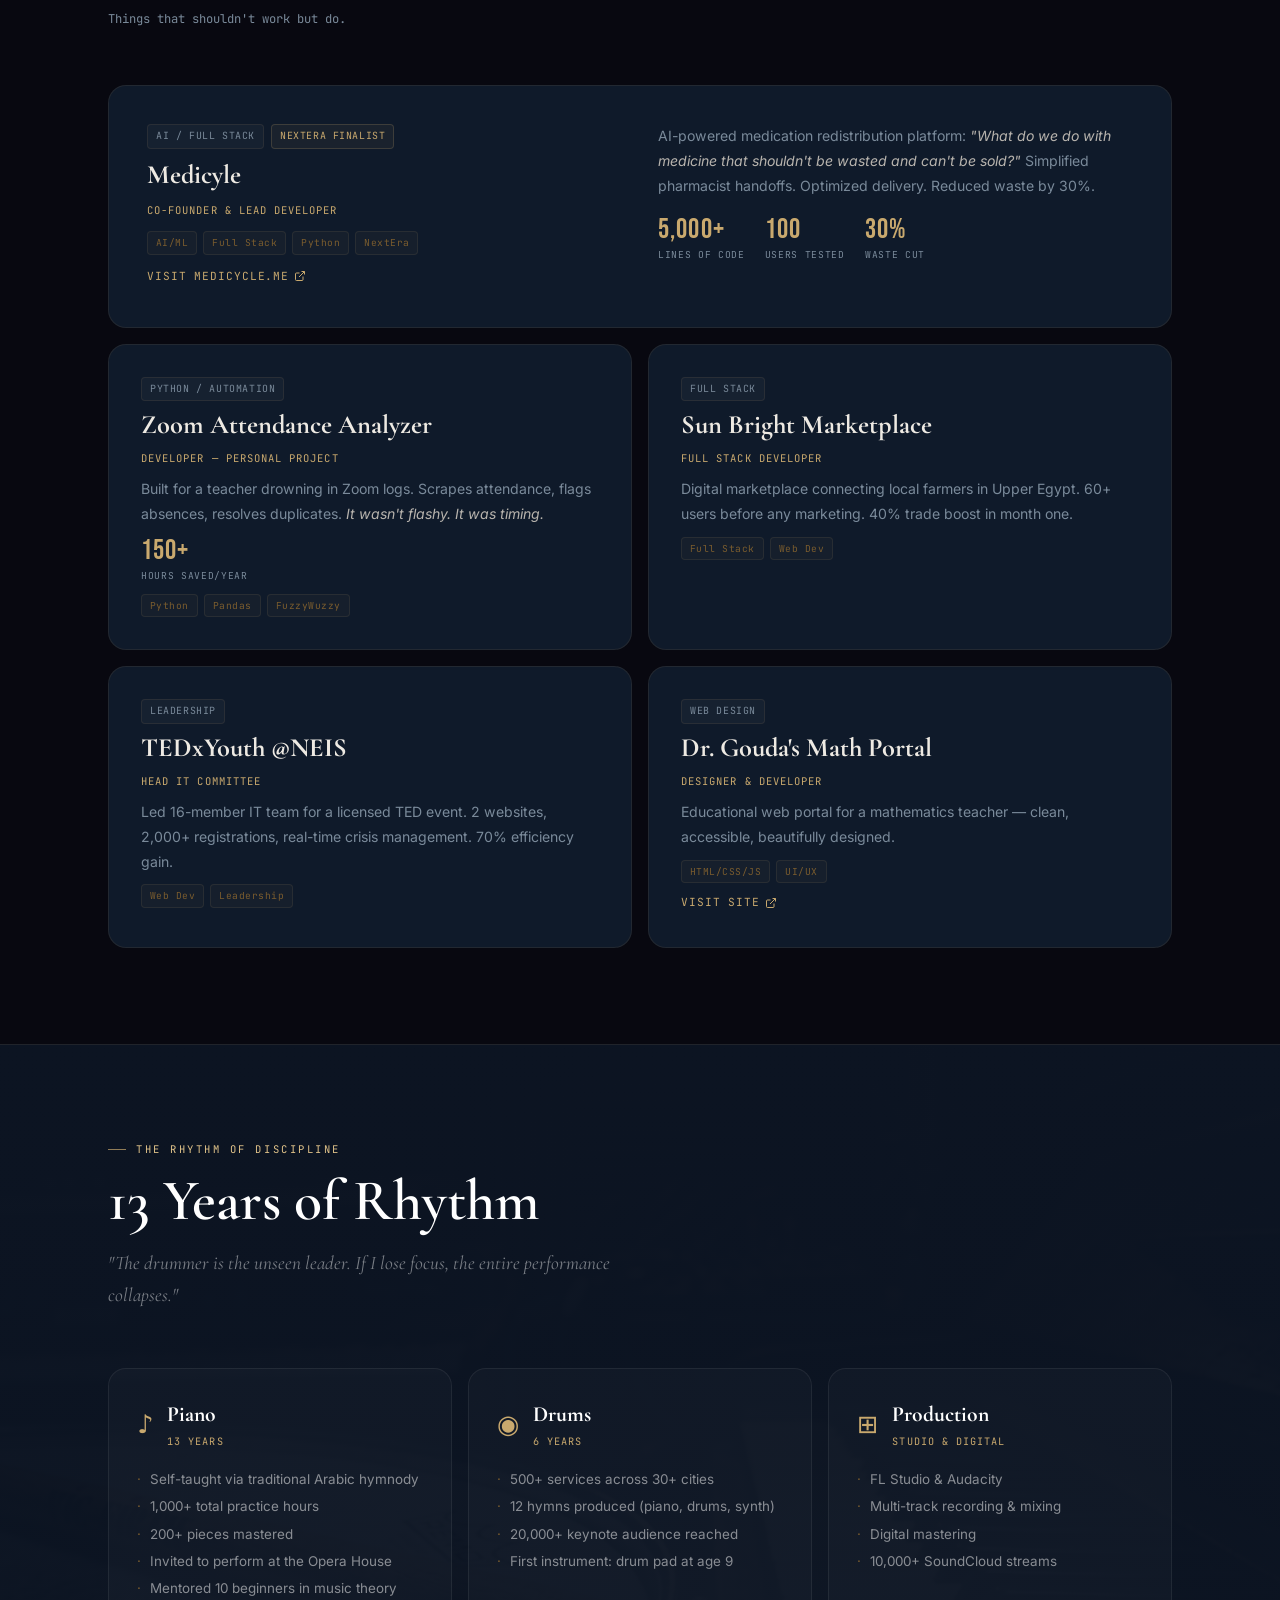
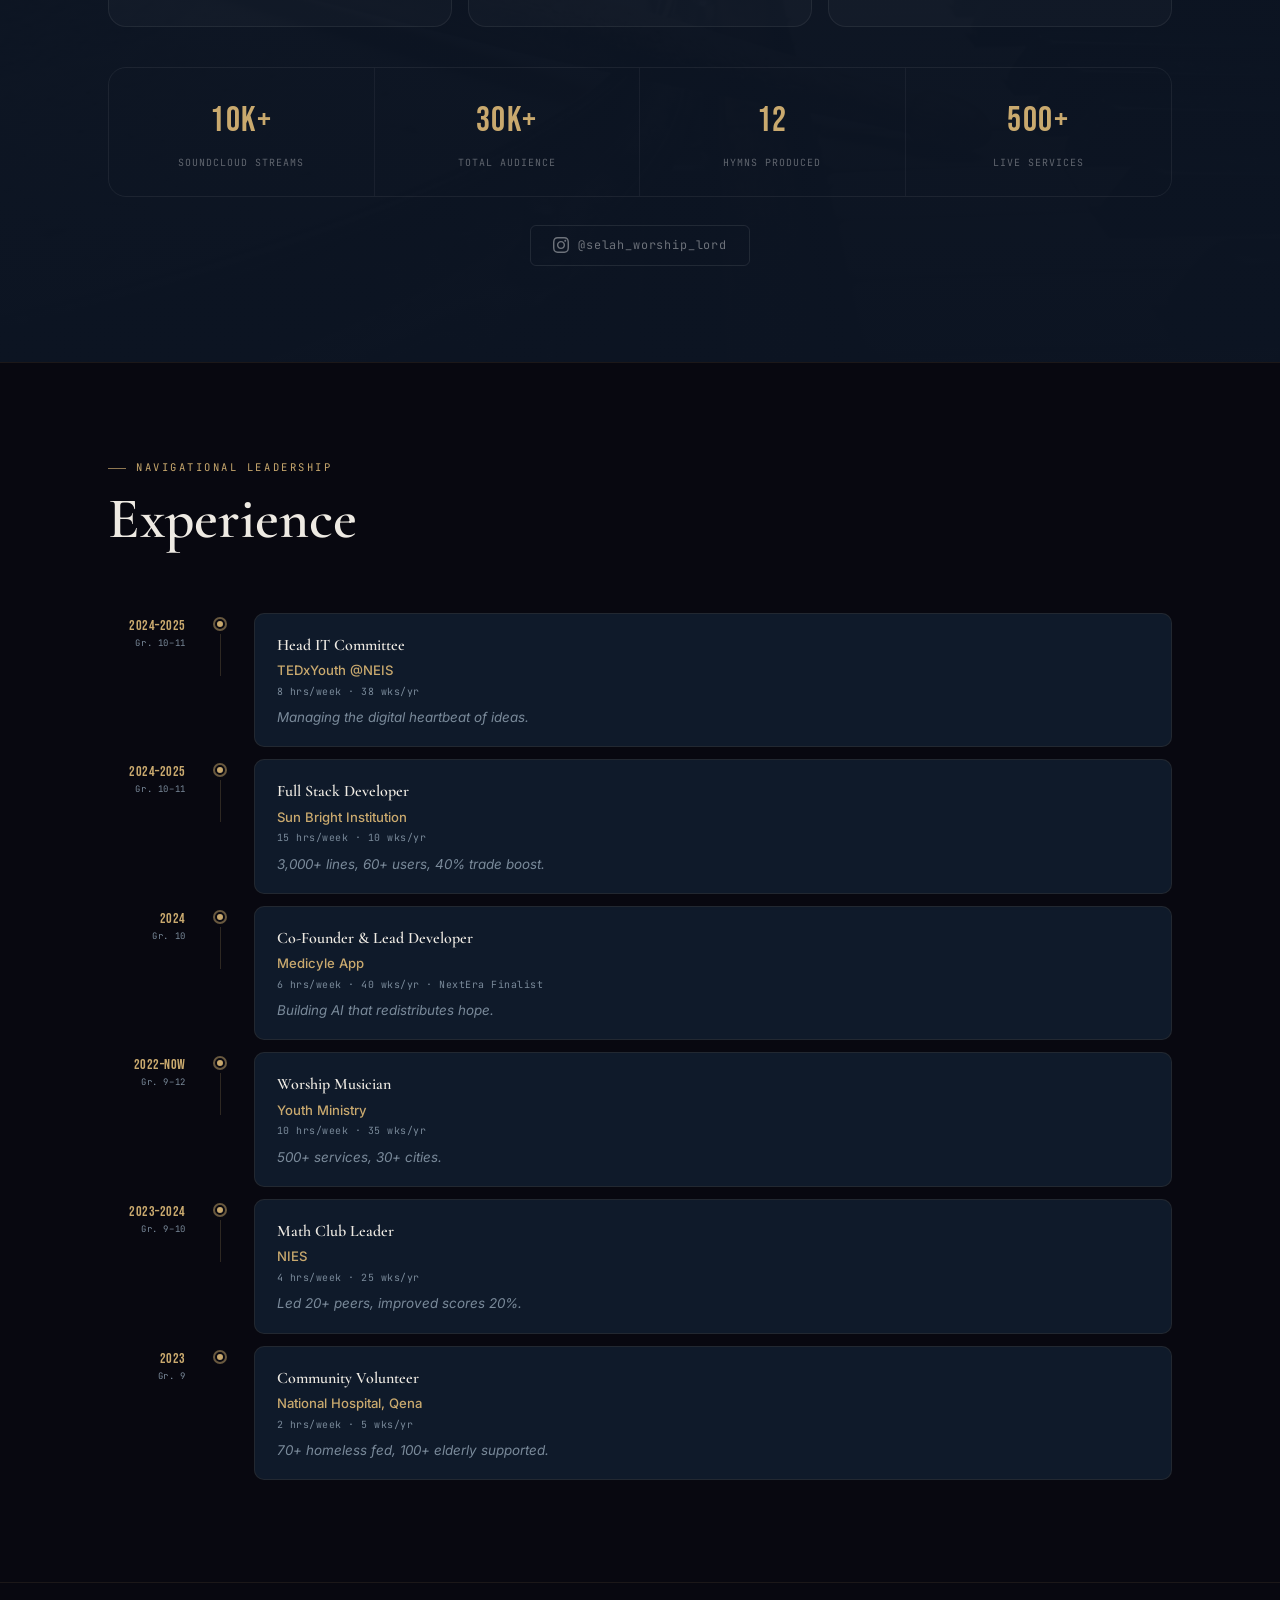
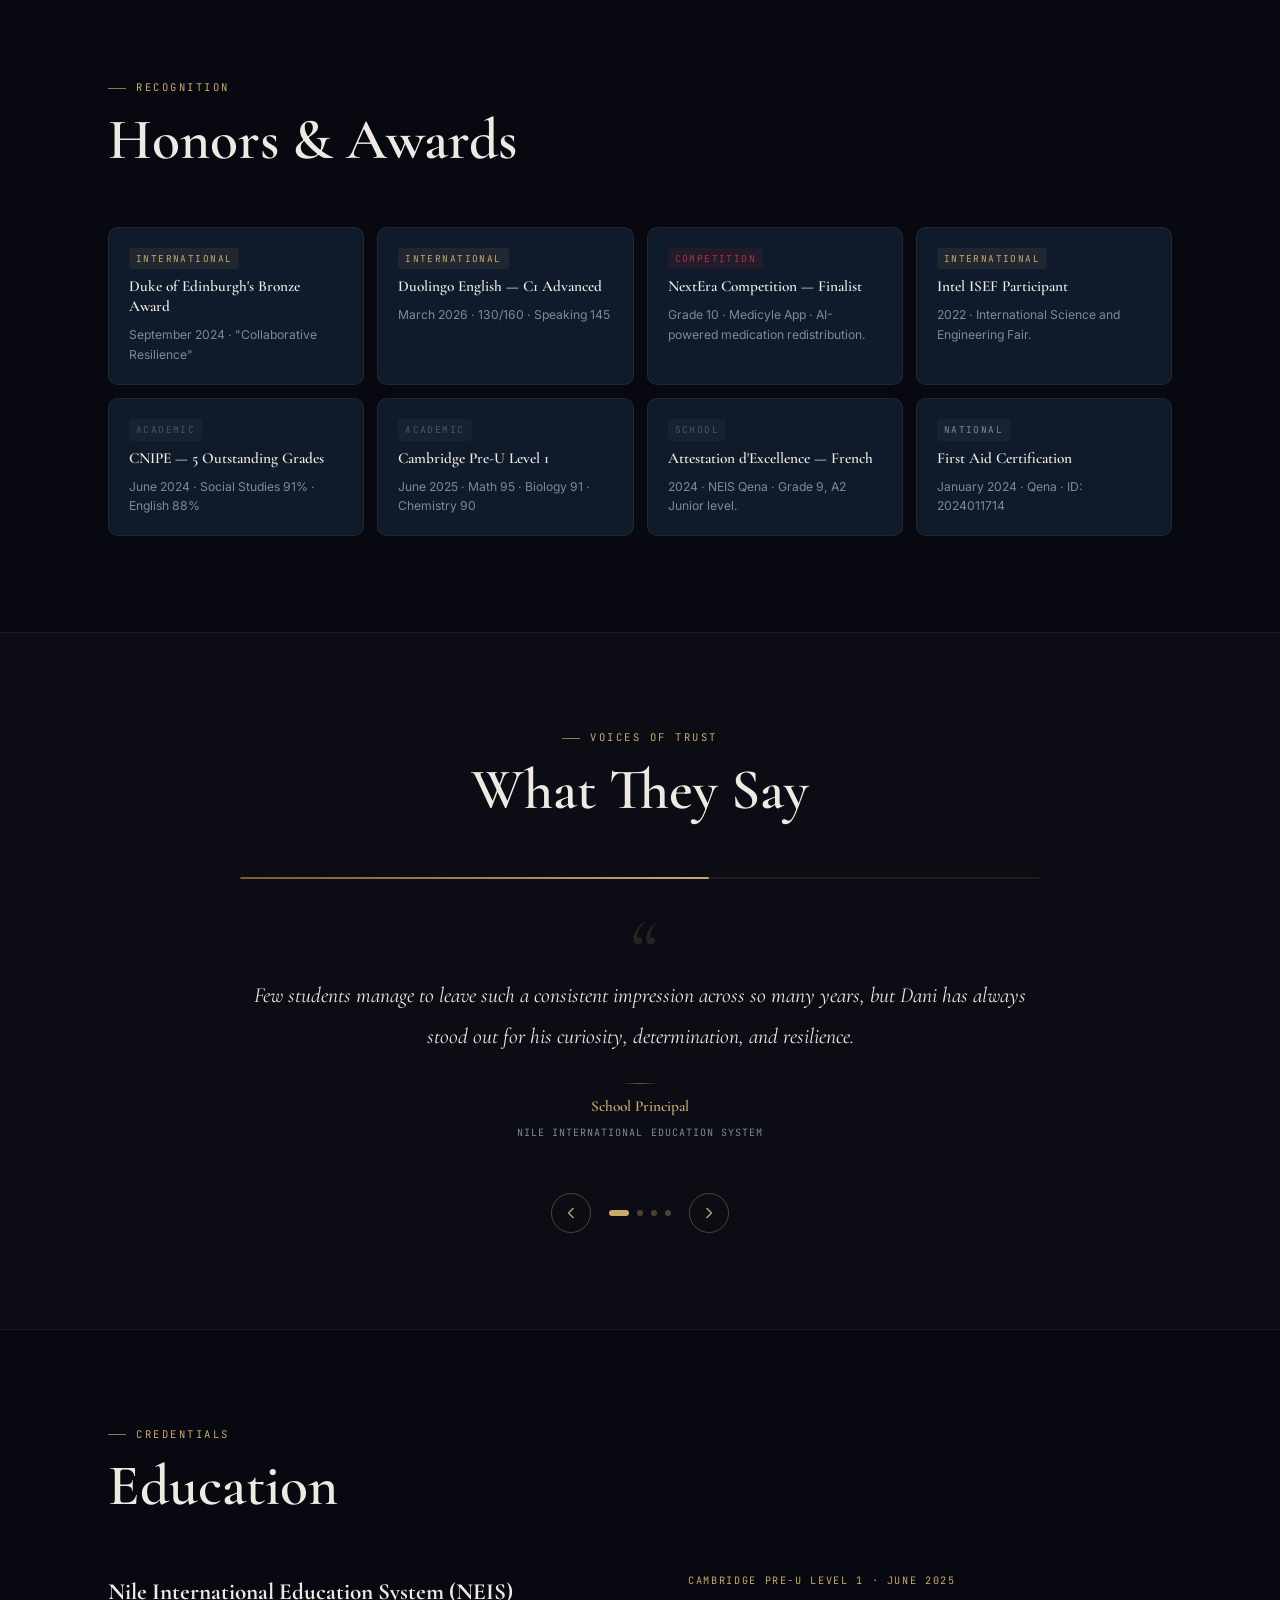
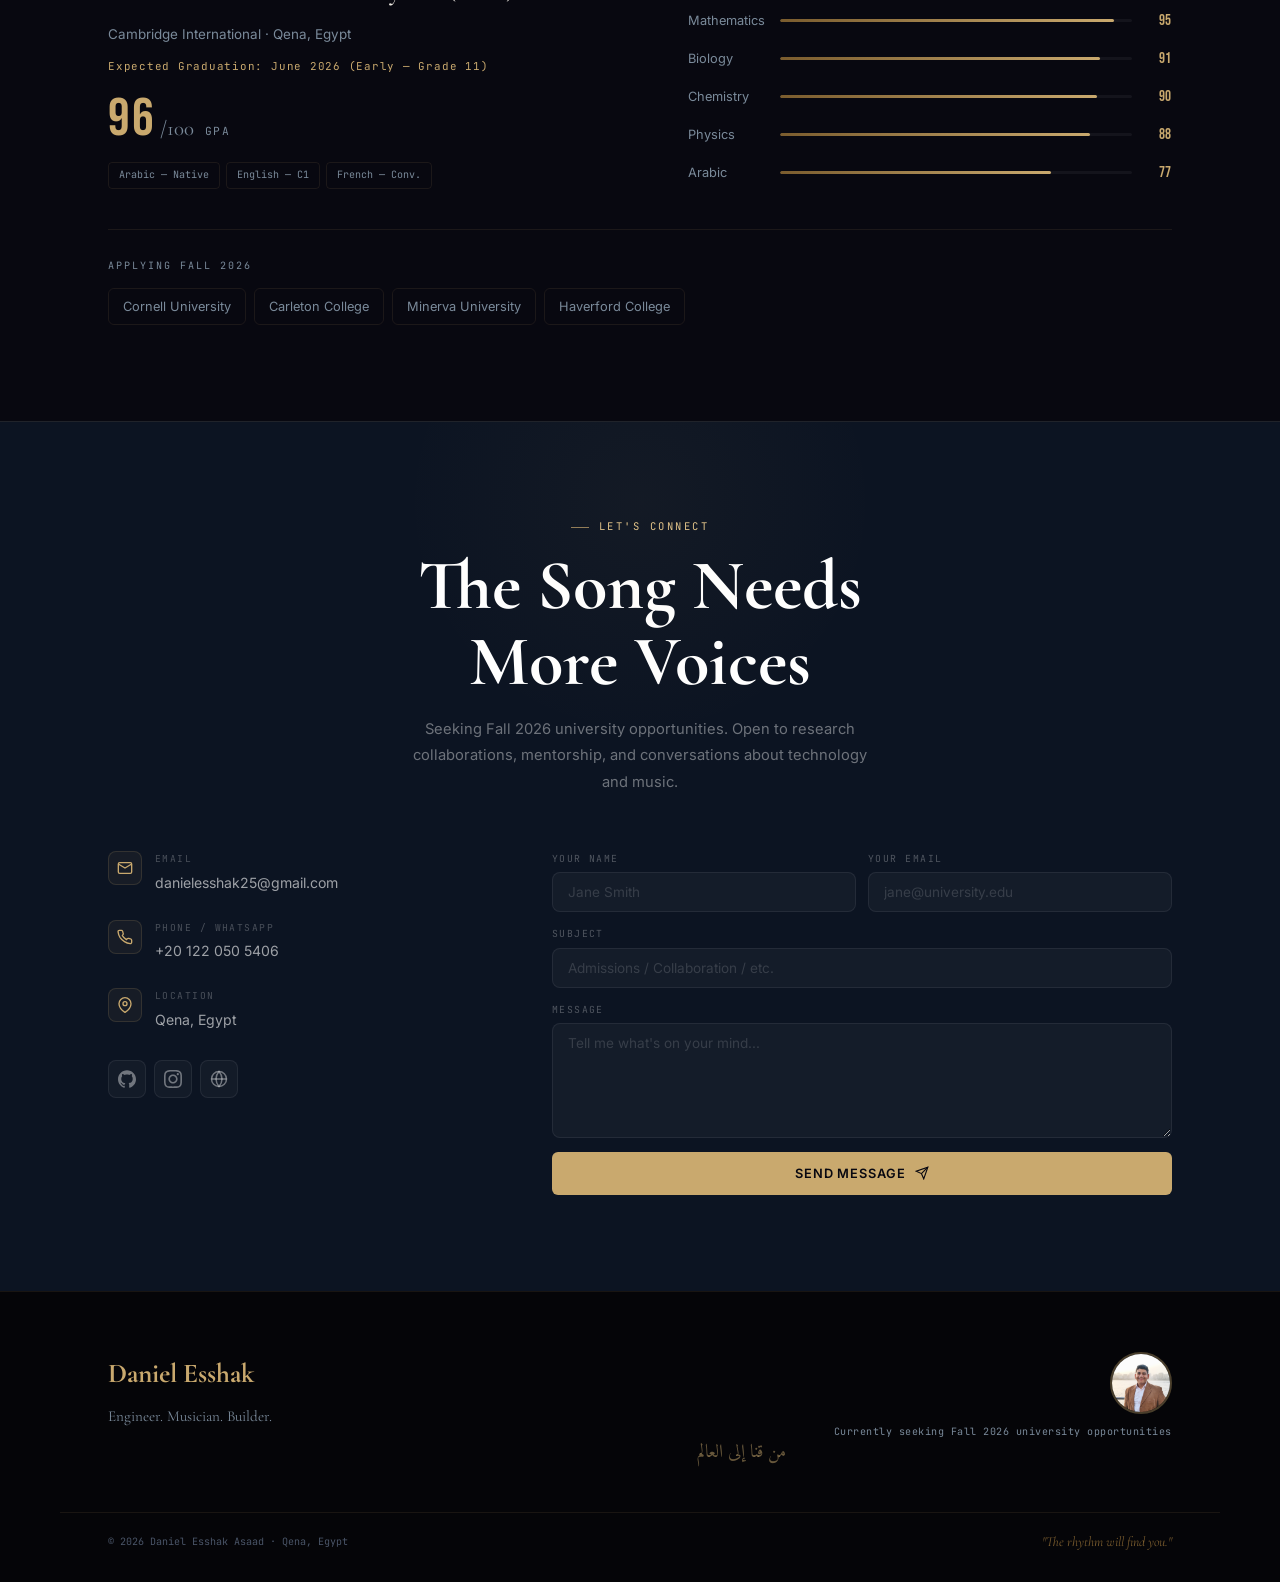
==== commit 19968ee9: "seo: complete SEO overhaul - JSON-LD schema, keywords, OG image, sitemap, hreflang" ====
--- a/index.html
+++ b/index.html
@@ -3,24 +3,92 @@
 <head>
   <meta charset="UTF-8" />
   <meta name="viewport" content="width=device-width, initial-scale=1.0" />
-  <title>Who is Daniel Esshak? The 16-Year-Old Engineer from Qena, Egypt</title>
-  <link rel="icon" type="image/png" href="favicon.png" />
-  <link rel="apple-touch-icon" href="favicon.png" />
-  <meta name="description" content="Meet Daniel Esshak: 16-year-old CS student from Qena, Egypt. Co-founder of Medicyle AI, TEDx IT Lead, pianist and drummer with 13 years of music. Building the future from Upper Egypt." />
-  <meta name="keywords" content="Daniel Esshak, Qena Egypt, CS student, Medicyle, TEDx, pianist, drummer, software engineer, AI, portfolio, Upper Egypt" />
+
+  <!-- ═══ PRIMARY SEO ═══ -->
+  <title>Daniel Esshak — Engineer, Musician & Builder from Qena, Egypt</title>
+  <meta name="description" content="Daniel Esshak (Dani / Dody / داني اسحق) — 16-year-old CS student and AI engineer from Qena, Egypt. Co-founder of Medicyle AI, TEDx IT Lead, pianist and drummer with 13 years of music. Building the future from Upper Egypt." />
+  <meta name="keywords" content="Daniel Esshak, Dani Esshak, Dany Esshak, Danii, Danyi, Dodo Esshak, Dody Esshak, Daniel Isaac, Esshak, اسحق, اسحاق, دانيال, دانيل, داني, دوده, اسحق دانيال, Medicycle, Medicyle, Medicyle Dani, Medicyle Daniel, Qena Egypt, Upper Egypt, صعيد مصر, قنا, CS student Egypt, AI engineer Egypt, software engineer Egypt, TEDx Qena, pianist Egypt, drummer Egypt, portfolio" />
   <meta name="author" content="Daniel Esshak Asaad" />
-  <meta name="robots" content="index, follow" />
-  <meta property="og:type"        content="website" />
-  <meta property="og:title"       content="Who is Daniel Esshak? The Engineer from Qena, Egypt" />
-  <meta property="og:description" content="16-year-old building AI from Upper Egypt. Co-founder of Medicyle, TEDx IT Lead, pianist and drummer. From Qena to the world." />
+  <meta name="robots" content="index, follow, max-snippet:-1, max-image-preview:large, max-video-preview:-1" />
+
+  <!-- Google Search Console verification -->
+  <meta name="google-site-verification" content="d529841550e93b63" />
+
+  <!-- ═══ OPEN GRAPH (Facebook, WhatsApp, LinkedIn) ═══ -->
+  <meta property="og:type"        content="profile" />
+  <meta property="og:site_name"   content="Daniel Esshak" />
+  <meta property="og:title"       content="Daniel Esshak — Engineer & Musician from Qena, Egypt" />
+  <meta property="og:description" content="16-year-old building AI from Upper Egypt. Co-founder of Medicyle, TEDx IT Lead, pianist and drummer. From Qena — to the world." />
   <meta property="og:url"         content="https://dodi-ui.github.io/Dody/" />
-  <meta property="og:image"       content="https://dodi-ui.github.io/Dody/daniel_portrait.png" />
+  <meta property="og:image"       content="https://dodi-ui.github.io/Dody/og_image.png" />
+  <meta property="og:image:width"  content="1200" />
+  <meta property="og:image:height" content="630" />
+  <meta property="og:image:alt"   content="Daniel Esshak — Engineer, Musician, Builder" />
   <meta property="og:locale"      content="en_US" />
+  <meta property="og:locale:alternate" content="ar_EG" />
+  <meta property="profile:first_name" content="Daniel" />
+  <meta property="profile:last_name"  content="Esshak" />
+
+  <!-- ═══ TWITTER CARD ═══ -->
   <meta name="twitter:card"        content="summary_large_image" />
-  <meta name="twitter:title"       content="Who is Daniel Esshak? The Engineer from Qena, Egypt" />
-  <meta name="twitter:description" content="16-year-old building AI from Upper Egypt. Co-founder of Medicyle AI, TEDx IT Lead, Pianist and Drummer." />
-  <meta name="twitter:image"       content="https://dodi-ui.github.io/Dody/daniel_portrait.png" />
-  <link rel="canonical" href="https://dodi-ui.github.io/Dody/" />
+  <meta name="twitter:title"       content="Daniel Esshak — Engineer & Musician from Qena, Egypt" />
+  <meta name="twitter:description" content="16-year-old building AI from Upper Egypt. Co-founder of Medicyle AI, TEDx IT Lead, pianist and drummer." />
+  <meta name="twitter:image"       content="https://dodi-ui.github.io/Dody/og_image.png" />
+  <meta name="twitter:image:alt"   content="Daniel Esshak" />
+
+  <!-- ═══ CANONICAL + HREFLANG ═══ -->
+  <link rel="canonical"  href="https://dodi-ui.github.io/Dody/" />
+  <link rel="alternate" hreflang="en" href="https://dodi-ui.github.io/Dody/" />
+  <link rel="alternate" hreflang="ar" href="https://dodi-ui.github.io/Dody/" />
+  <link rel="alternate" hreflang="x-default" href="https://dodi-ui.github.io/Dody/" />
+
+  <!-- ═══ FAVICON ═══ -->
+  <link rel="icon"             type="image/png" sizes="32x32" href="favicon.png" />
+  <link rel="apple-touch-icon" sizes="180x180"                href="favicon.png" />
+  <meta name="theme-color" content="#08080f" />
+
+  <!-- ═══ JSON-LD STRUCTURED DATA — Person Schema ═══ -->
+  <script type="application/ld+json">
+  {
+    "@context": "https://schema.org",
+    "@type": "Person",
+    "name": "Daniel Esshak",
+    "alternateName": ["Dani Esshak", "Dany Esshak", "Dodo Esshak", "Dody", "داني اسحق", "دانيال اسحق", "دانيل"],
+    "description": "16-year-old computer science student and AI engineer from Qena, Egypt. Co-founder of Medicyle AI medication redistribution platform. TEDx IT Committee Lead. Pianist and drummer with 13 years of music experience.",
+    "url": "https://dodi-ui.github.io/Dody/",
+    "image": "https://dodi-ui.github.io/Dody/daniel_portrait.png",
+    "sameAs": [
+      "https://github.com/Dodi-ui"
+    ],
+    "jobTitle": "Software Engineer & Co-Founder",
+    "worksFor": {
+      "@type": "Organization",
+      "name": "Medicyle"
+    },
+    "birthPlace": {
+      "@type": "Place",
+      "name": "Qena, Egypt"
+    },
+    "nationality": "Egyptian",
+    "knowsLanguage": ["Arabic", "English", "French"],
+    "alumniOf": {
+      "@type": "EducationalOrganization",
+      "name": "Qena Secondary School"
+    },
+    "hasOccupation": [
+      {
+        "@type": "Occupation",
+        "name": "Software Engineer"
+      },
+      {
+        "@type": "Occupation",
+        "name": "Musician"
+      }
+    ]
+  }
+  </script>
+
+  <!-- ═══ FONTS ═══ -->
   <link rel="preconnect" href="https://fonts.googleapis.com" />
   <link rel="preconnect" href="https://fonts.gstatic.com" crossorigin />
   <link href="https://fonts.googleapis.com/css2?family=Amiri:ital,wght@0,400;0,700;1,400&family=Bebas+Neue&family=Cormorant+Garamond:ital,wght@0,300;0,400;0,600;0,700;1,300;1,400;1,600&family=Inter:wght@300;400;500;600&family=JetBrains+Mono:wght@400;500&display=swap" rel="stylesheet" />
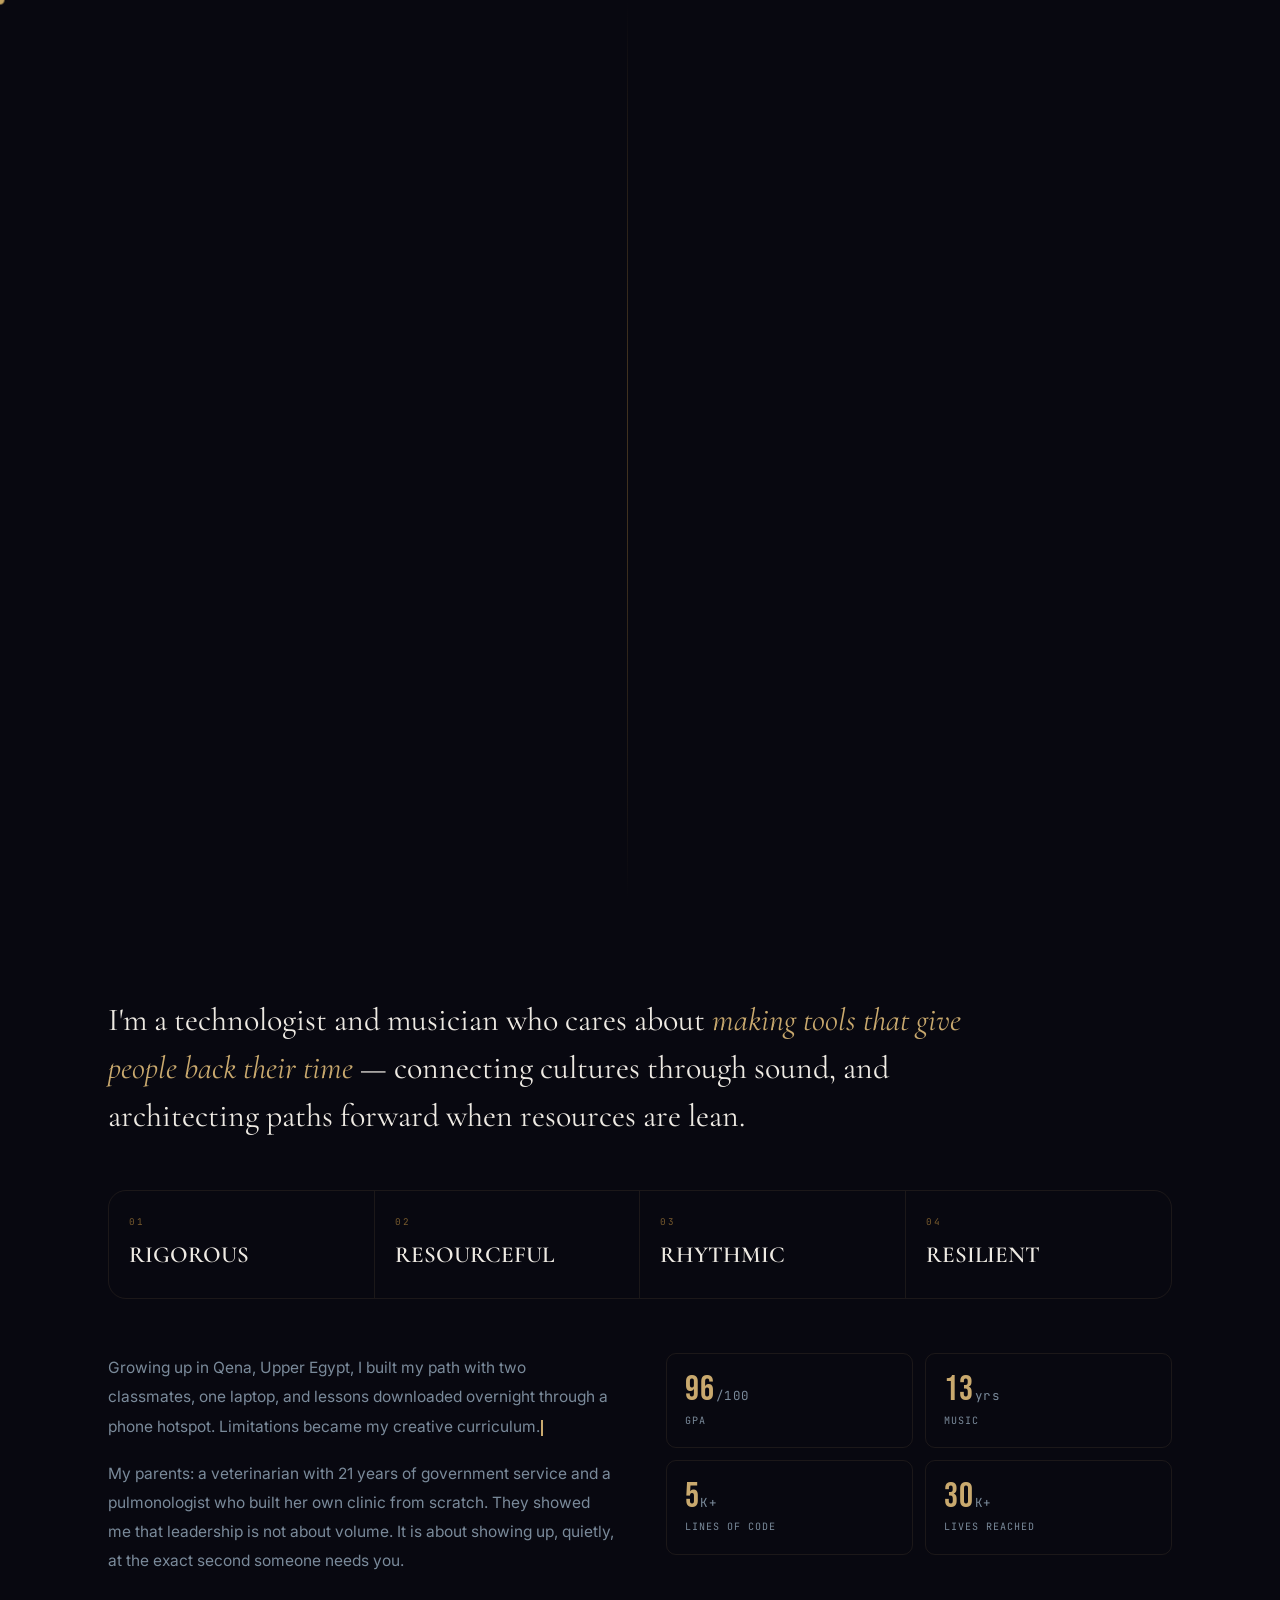
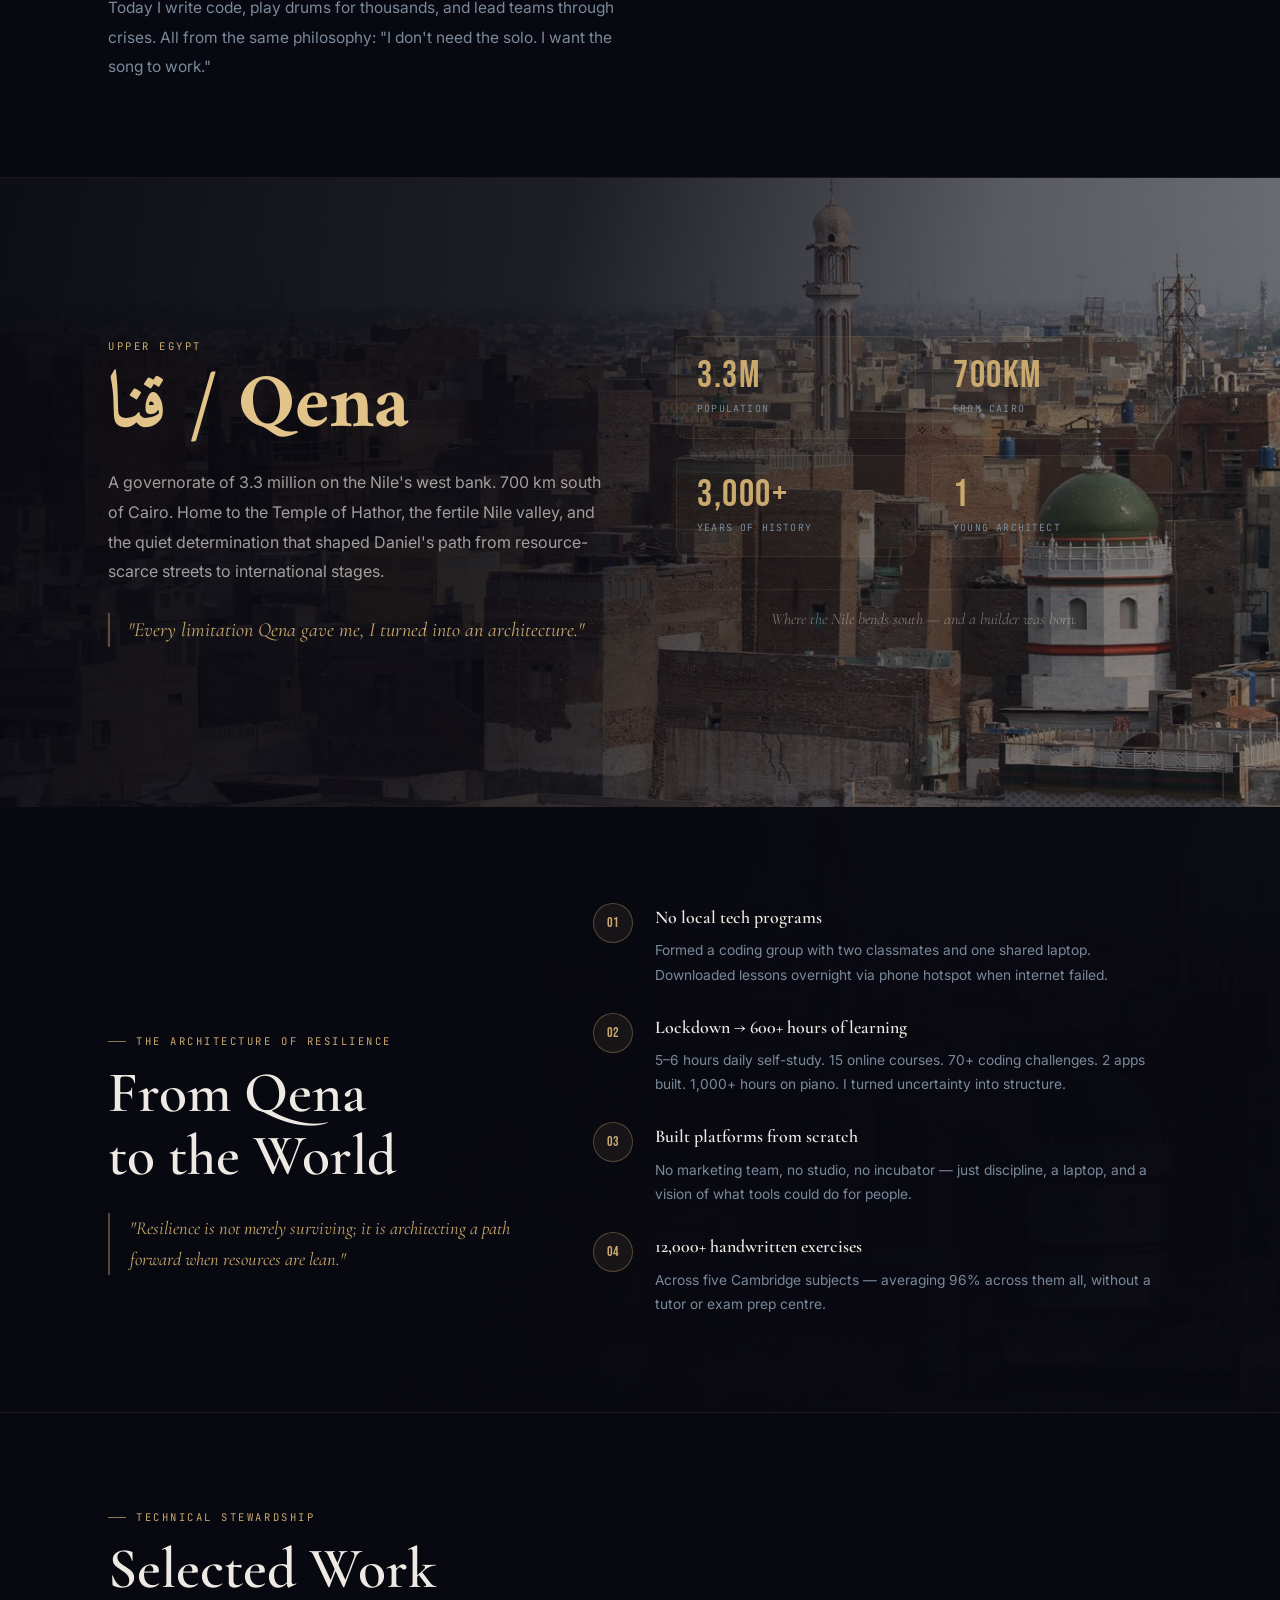
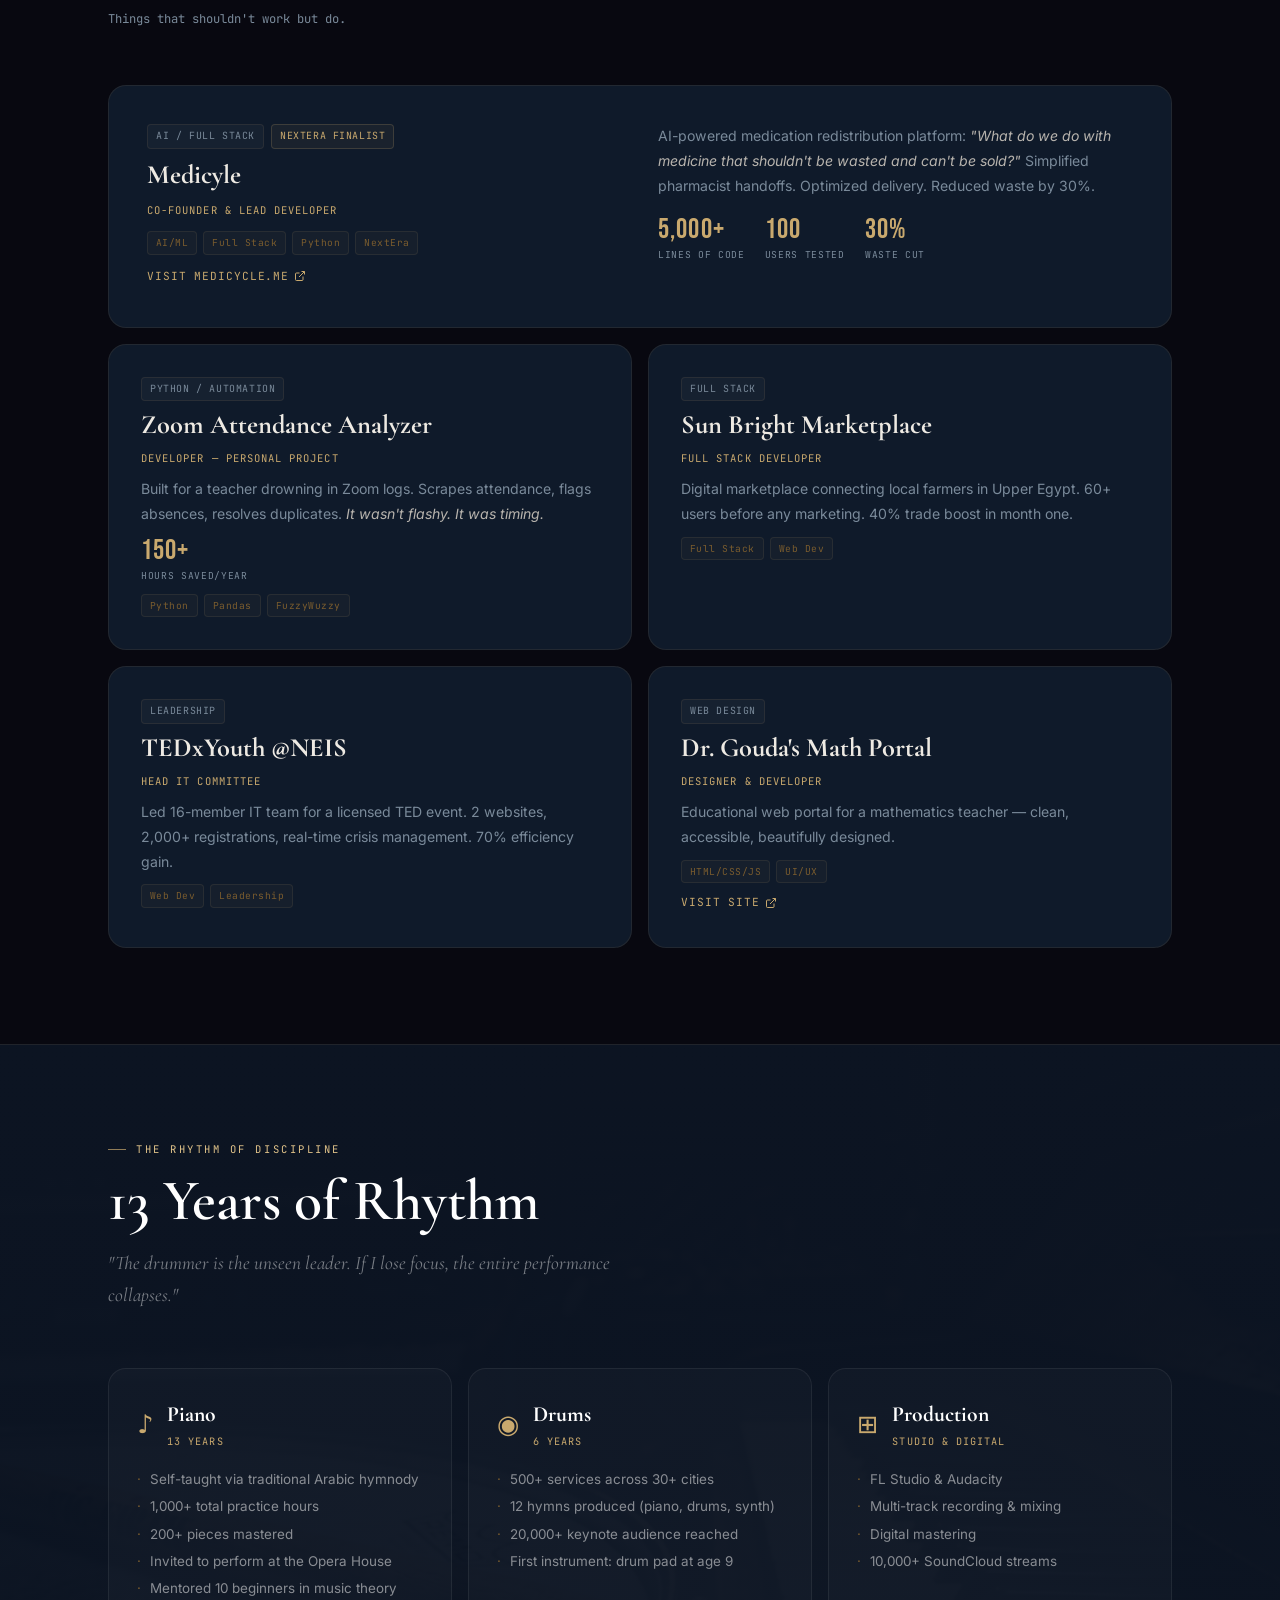
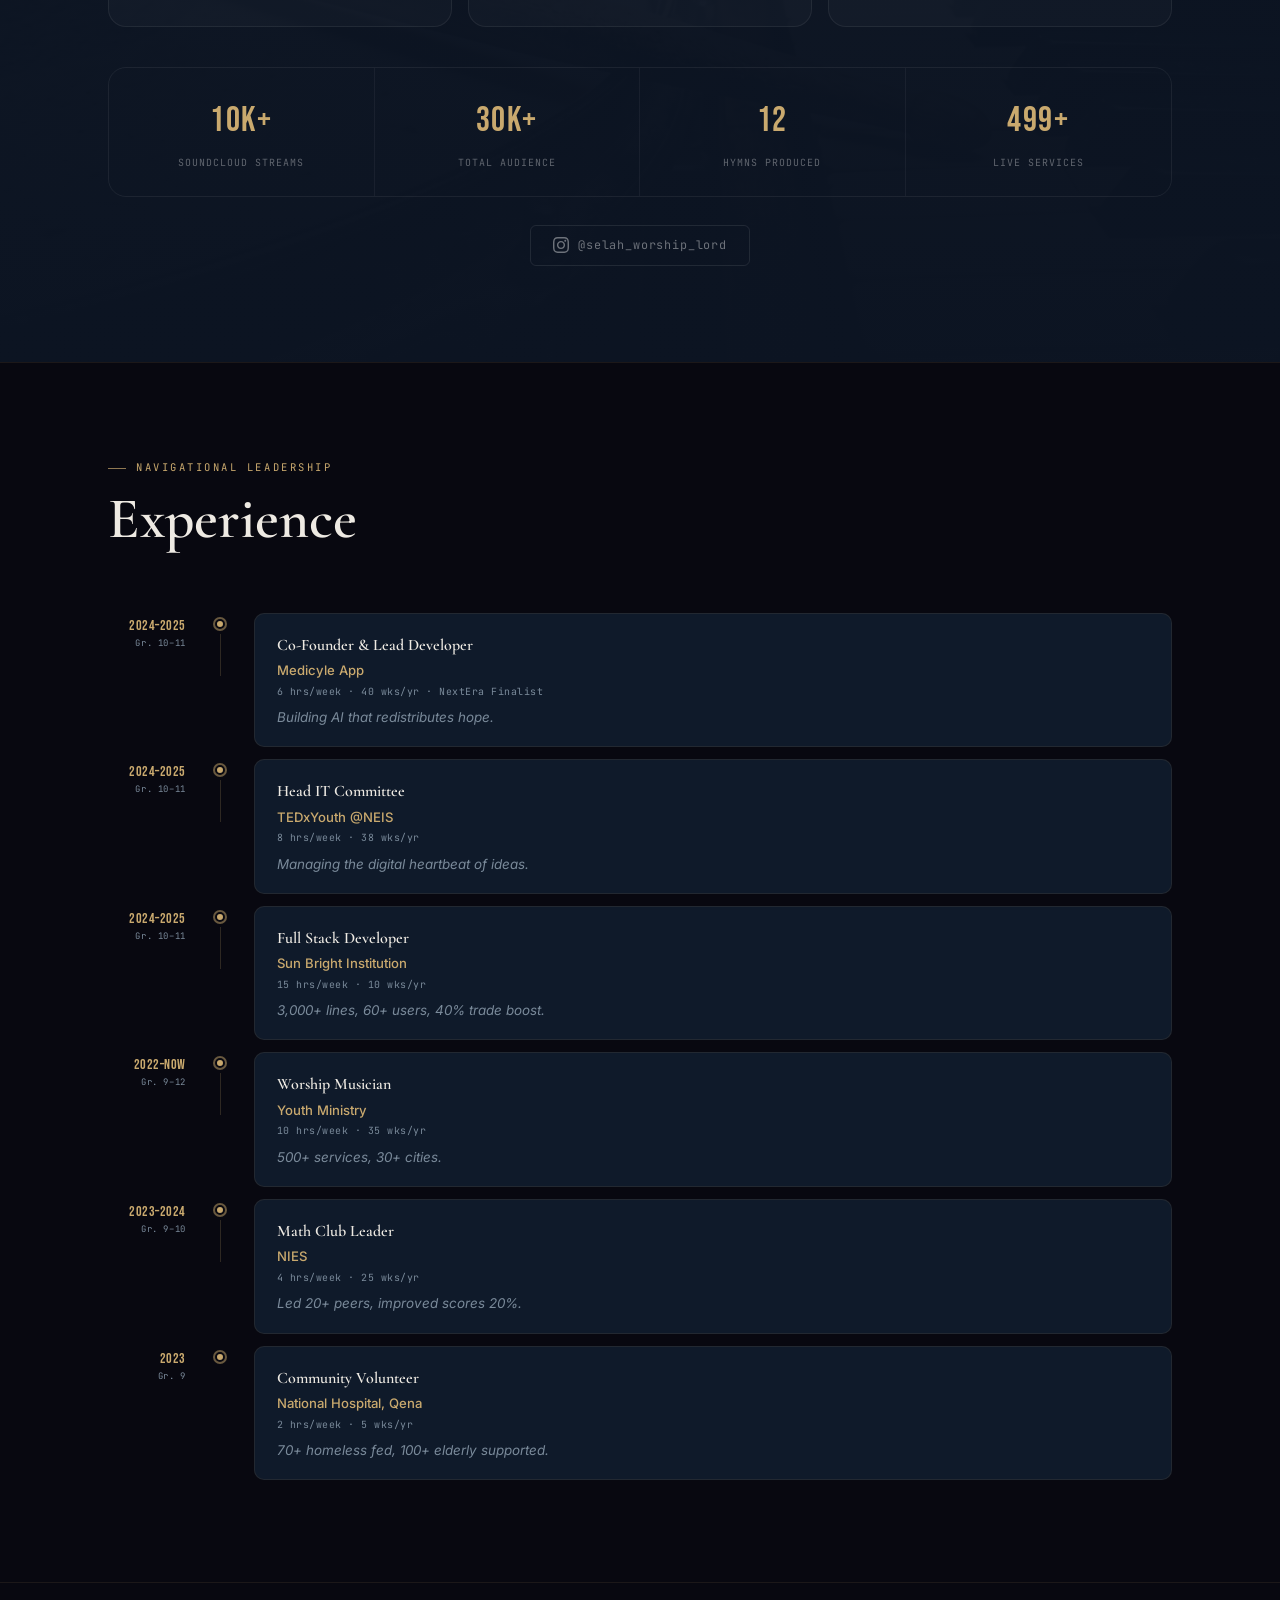
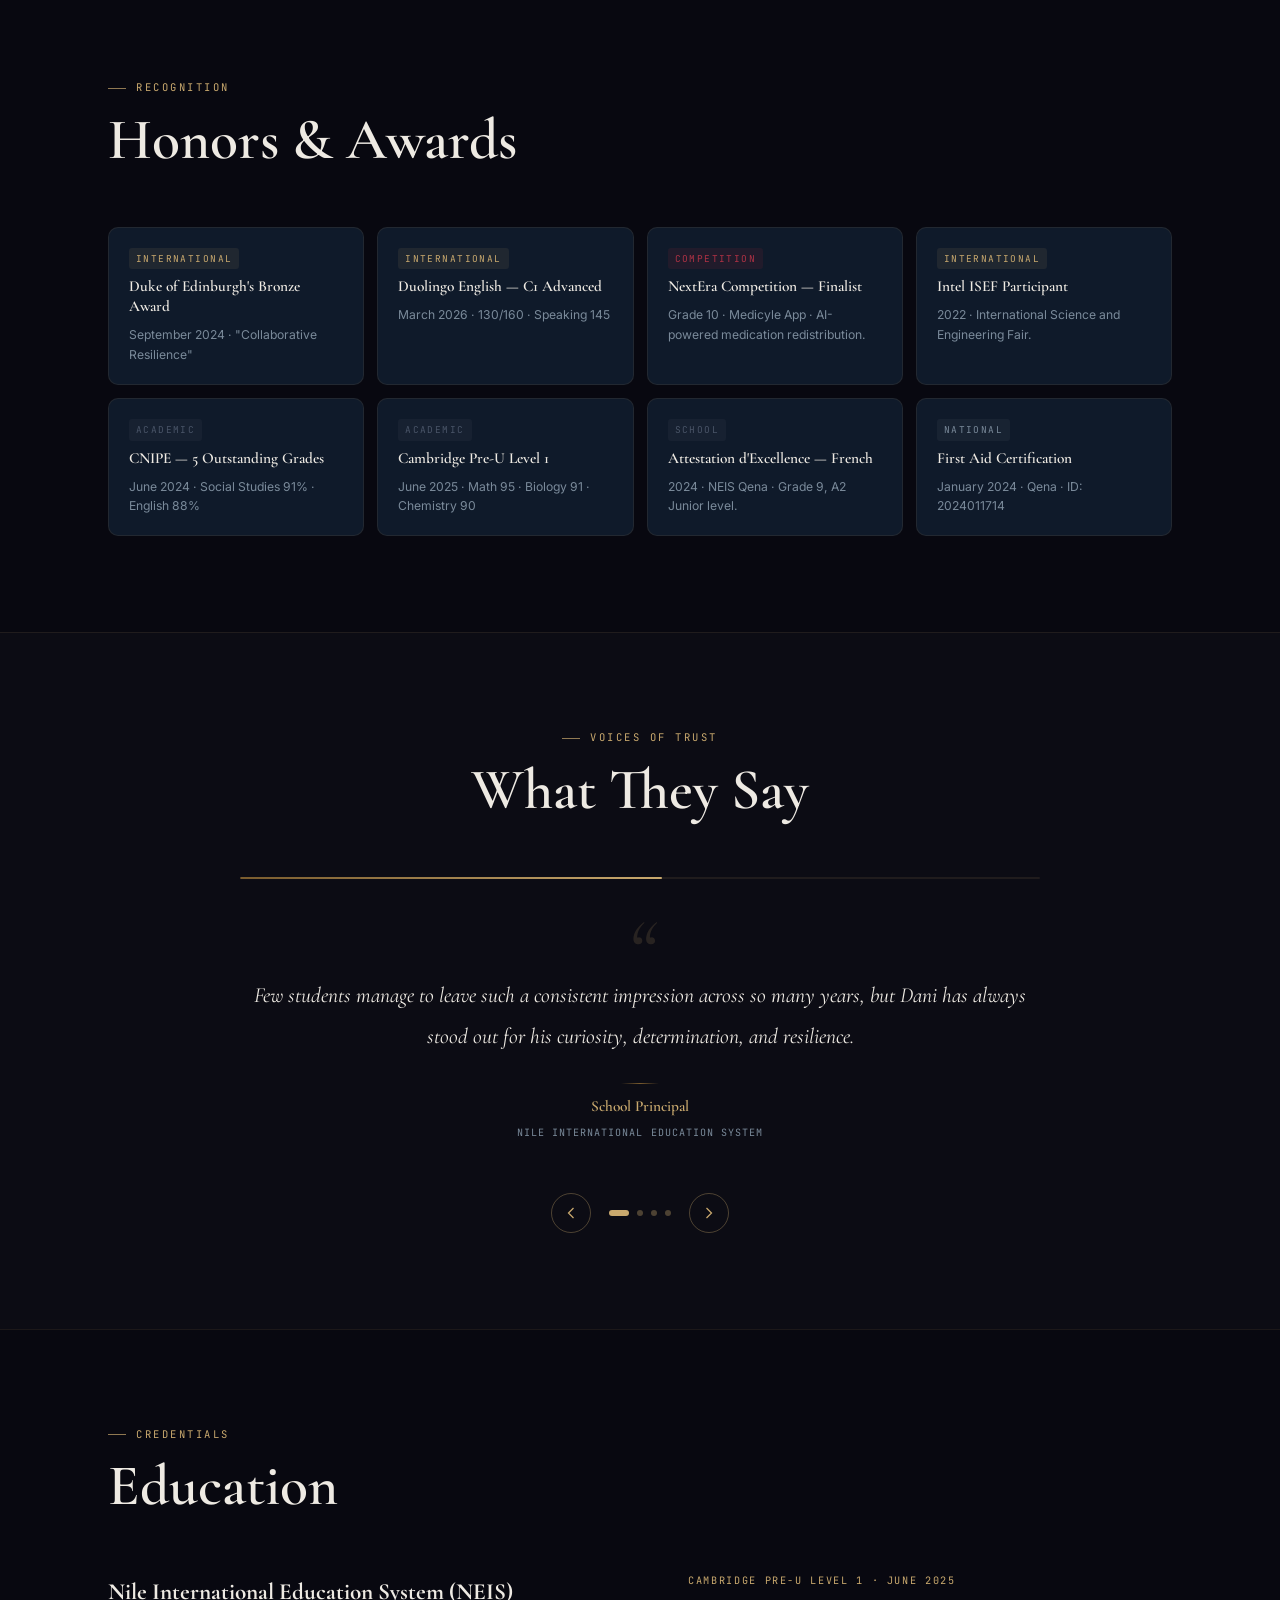
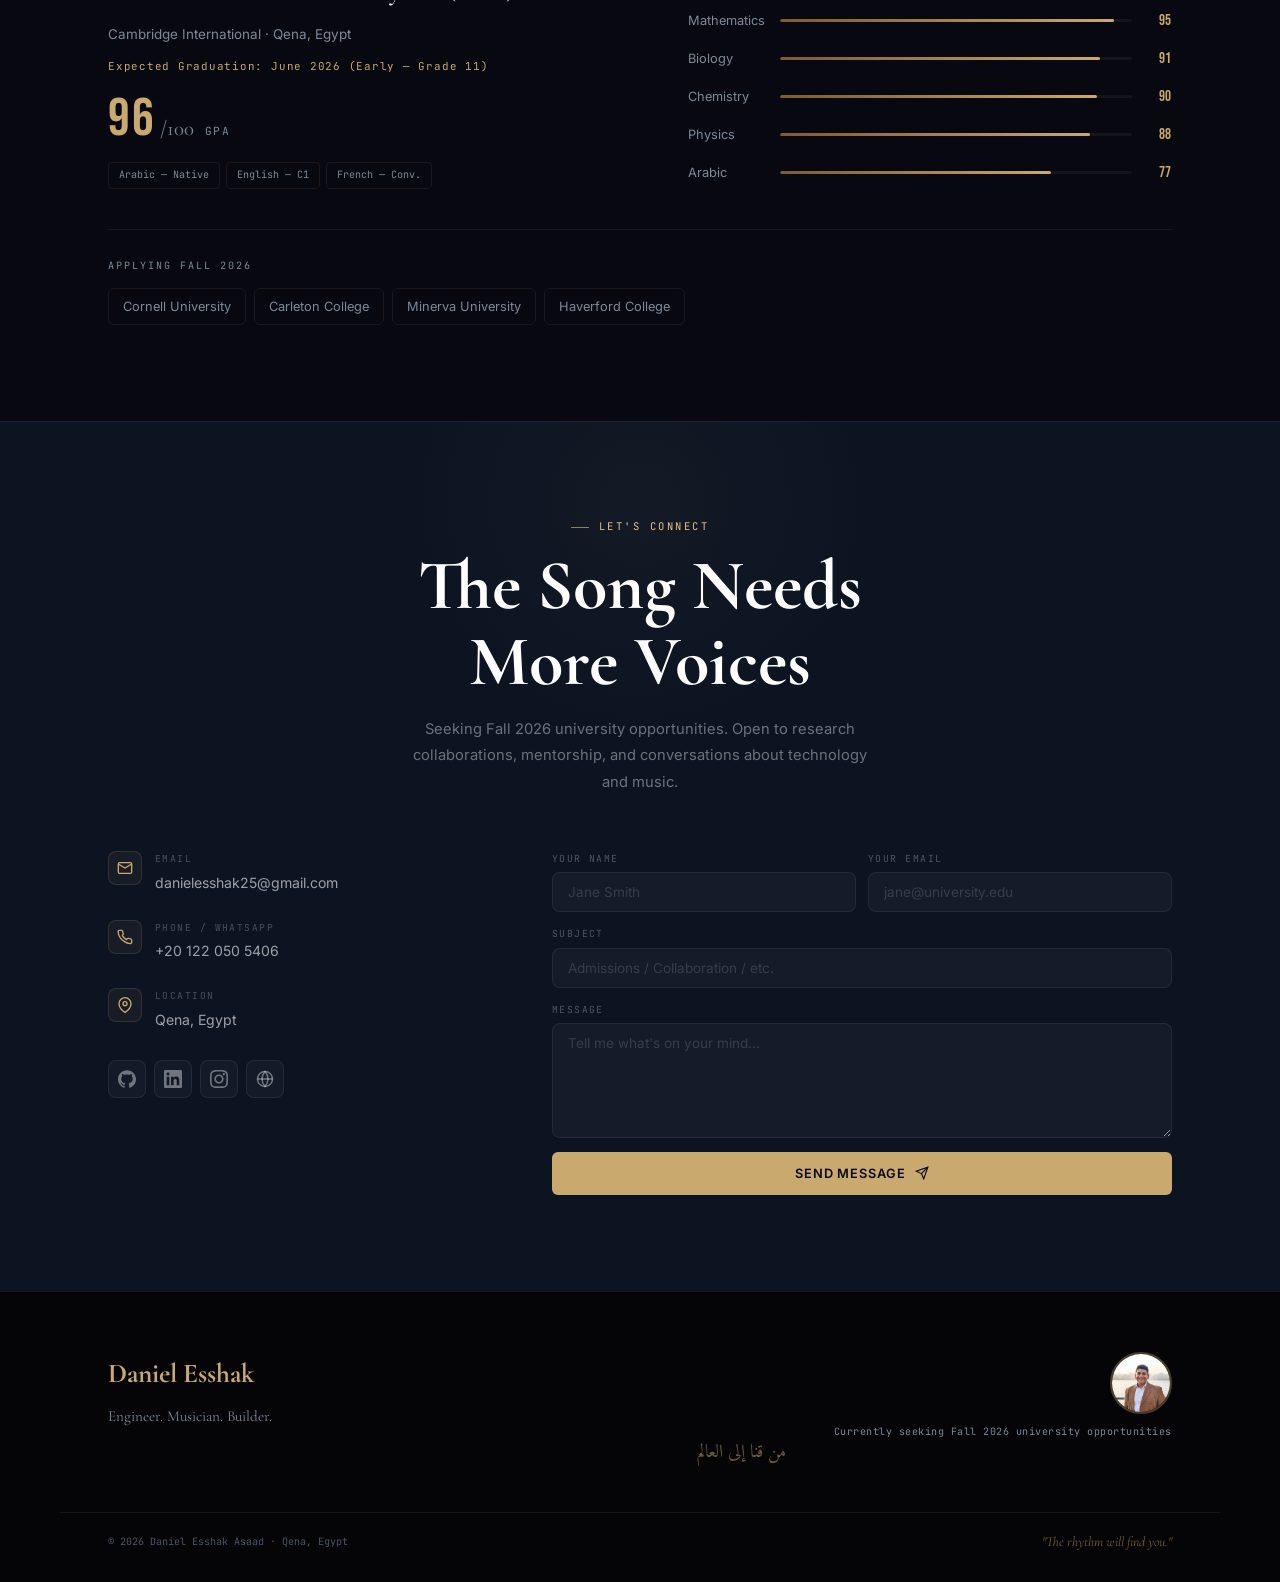
==== commit 68309ab5: "fix: experience reorder, LinkedIn added, RTL cursor+layout, scroll-indicator tablet hide, light-mode" ====
--- a/index.html
+++ b/index.html
@@ -506,11 +506,17 @@
         <h2 class="section-title" data-i18n="exp.title">Experience</h2>
       </div>
       <div class="exp-timeline">
+        <!-- Medicycle 2024–2025 (newest) -->
+        <div class="exp-item" data-scroll-reveal><div class="exp-year-col"><span class="exp-year">2024–2025</span><span class="exp-grade">Gr. 10–11</span></div><div class="exp-connector"><div class="exp-dot"></div><div class="exp-line"></div></div><div class="exp-card"><div class="exp-role" data-i18n="exp.0.role">Co-Founder &amp; Lead Developer</div><div class="exp-org">Medicyle App</div><div class="exp-detail">6 hrs/week · 40 wks/yr · NextEra Finalist</div><p class="exp-desc" data-i18n="exp.0.desc">Building AI that redistributes hope.</p></div></div>
+        <!-- TEDx 2024–2025 -->
         <div class="exp-item" data-scroll-reveal><div class="exp-year-col"><span class="exp-year">2024–2025</span><span class="exp-grade">Gr. 10–11</span></div><div class="exp-connector"><div class="exp-dot"></div><div class="exp-line"></div></div><div class="exp-card"><div class="exp-role" data-i18n="exp.1.role">Head IT Committee</div><div class="exp-org">TEDxYouth @NEIS</div><div class="exp-detail">8 hrs/week · 38 wks/yr</div><p class="exp-desc" data-i18n="exp.1.desc">Managing the digital heartbeat of ideas.</p></div></div>
+        <!-- Sun Bright 2024–2025 -->
         <div class="exp-item" data-scroll-reveal><div class="exp-year-col"><span class="exp-year">2024–2025</span><span class="exp-grade">Gr. 10–11</span></div><div class="exp-connector"><div class="exp-dot"></div><div class="exp-line"></div></div><div class="exp-card"><div class="exp-role" data-i18n="exp.2.role">Full Stack Developer</div><div class="exp-org">Sun Bright Institution</div><div class="exp-detail">15 hrs/week · 10 wks/yr</div><p class="exp-desc" data-i18n="exp.2.desc">3,000+ lines, 60+ users, 40% trade boost.</p></div></div>
-        <div class="exp-item" data-scroll-reveal><div class="exp-year-col"><span class="exp-year">2024</span><span class="exp-grade">Gr. 10</span></div><div class="exp-connector"><div class="exp-dot"></div><div class="exp-line"></div></div><div class="exp-card"><div class="exp-role" data-i18n="exp.0.role">Co-Founder &amp; Lead Developer</div><div class="exp-org">Medicyle App</div><div class="exp-detail">6 hrs/week · 40 wks/yr · NextEra Finalist</div><p class="exp-desc" data-i18n="exp.0.desc">Building AI that redistributes hope.</p></div></div>
+        <!-- Worship Musician 2022–Now -->
         <div class="exp-item" data-scroll-reveal><div class="exp-year-col"><span class="exp-year">2022–Now</span><span class="exp-grade">Gr. 9–12</span></div><div class="exp-connector"><div class="exp-dot"></div><div class="exp-line"></div></div><div class="exp-card"><div class="exp-role" data-i18n="exp.3.role">Worship Musician</div><div class="exp-org">Youth Ministry</div><div class="exp-detail">10 hrs/week · 35 wks/yr</div><p class="exp-desc" data-i18n="exp.3.desc">500+ services, 30+ cities.</p></div></div>
+        <!-- Math Club 2023–2024 -->
         <div class="exp-item" data-scroll-reveal><div class="exp-year-col"><span class="exp-year">2023–2024</span><span class="exp-grade">Gr. 9–10</span></div><div class="exp-connector"><div class="exp-dot"></div><div class="exp-line"></div></div><div class="exp-card"><div class="exp-role" data-i18n="exp.4.role">Math Club Leader</div><div class="exp-org">NIES</div><div class="exp-detail">4 hrs/week · 25 wks/yr</div><p class="exp-desc" data-i18n="exp.4.desc">Led 20+ peers, improved scores 20%.</p></div></div>
+        <!-- Volunteer 2023 (oldest) -->
         <div class="exp-item" data-scroll-reveal><div class="exp-year-col"><span class="exp-year">2023</span><span class="exp-grade">Gr. 9</span></div><div class="exp-connector"><div class="exp-dot"></div></div><div class="exp-card"><div class="exp-role" data-i18n="exp.5.role">Community Volunteer</div><div class="exp-org">National Hospital, Qena</div><div class="exp-detail">2 hrs/week · 5 wks/yr</div><p class="exp-desc" data-i18n="exp.5.desc">70+ homeless fed, 100+ elderly supported.</p></div></div>
       </div>
     </div>
@@ -612,6 +618,7 @@
           <div class="contact-info-item"><div class="ci-icon"><svg width="16" height="16" viewBox="0 0 24 24" fill="none" stroke="currentColor" stroke-width="2"><path d="M21 10c0 7-9 13-9 13s-9-6-9-13a9 9 0 0 1 18 0z"/><circle cx="12" cy="10" r="3"/></svg></div><div><div class="ci-label" data-i18n="contact.location.label">Location</div><span class="ci-value" data-i18n="contact.location">Qena, Egypt</span></div></div>
           <div class="contact-social">
             <a href="https://github.com/Dodi-ui" target="_blank" rel="noopener" class="social-btn" aria-label="GitHub"><svg width="18" height="18" viewBox="0 0 24 24" fill="currentColor"><path d="M12 .297c-6.63 0-12 5.373-12 12 0 5.303 3.438 9.8 8.205 11.385.6.113.82-.258.82-.577 0-.285-.01-1.04-.015-2.04-3.338.724-4.042-1.61-4.042-1.61C4.422 18.07 3.633 17.7 3.633 17.7c-1.087-.744.084-.729.084-.729 1.205.084 1.838 1.236 1.838 1.236 1.07 1.835 2.809 1.305 3.495.998.108-.776.417-1.305.76-1.605-2.665-.3-5.466-1.332-5.466-5.93 0-1.31.465-2.38 1.235-3.22-.135-.303-.54-1.523.105-3.176 0 0 1.005-.322 3.3 1.23.96-.267 1.98-.399 3-.405 1.02.006 2.04.138 3 .405 2.28-1.552 3.285-1.23 3.285-1.23.645 1.653.24 2.873.12 3.176.765.84 1.23 1.91 1.23 3.22 0 4.61-2.805 5.625-5.475 5.92.42.36.81 1.096.81 2.22 0 1.606-.015 2.896-.015 3.286 0 .315.21.69.825.57C20.565 22.092 24 17.592 24 12.297c0-6.627-5.373-12-12-12"/></svg></a>
+            <a href="https://www.linkedin.com/in/daniel-esshak/" target="_blank" rel="noopener" class="social-btn" aria-label="LinkedIn"><svg width="18" height="18" viewBox="0 0 24 24" fill="currentColor"><path d="M20.447 20.452h-3.554v-5.569c0-1.328-.027-3.037-1.852-3.037-1.853 0-2.136 1.445-2.136 2.939v5.667H9.351V9h3.414v1.561h.046c.477-.9 1.637-1.85 3.37-1.85 3.601 0 4.267 2.37 4.267 5.455v6.286zM5.337 7.433c-1.144 0-2.063-.926-2.063-2.065 0-1.138.92-2.063 2.063-2.063 1.14 0 2.064.925 2.064 2.063 0 1.139-.925 2.065-2.064 2.065zm1.782 13.019H3.555V9h3.564v11.452zM22.225 0H1.771C.792 0 0 .774 0 1.729v20.542C0 23.227.792 24 1.771 24h20.451C23.2 24 24 23.227 24 22.271V1.729C24 .774 23.2 0 22.222 0h.003z"/></svg></a>
             <a href="https://www.instagram.com/selah_worship_lord/" target="_blank" rel="noopener" class="social-btn" aria-label="Instagram"><svg width="18" height="18" viewBox="0 0 24 24" fill="currentColor"><path d="M12 2.163c3.204 0 3.584.012 4.85.07 3.252.148 4.771 1.691 4.919 4.919.058 1.265.069 1.645.069 4.849 0 3.205-.012 3.584-.069 4.849-.149 3.225-1.664 4.771-4.919 4.919-1.266.058-1.644.07-4.85.07-3.204 0-3.584-.012-4.849-.07-3.26-.149-4.771-1.699-4.919-4.92-.058-1.265-.07-1.644-.07-4.849 0-3.204.013-3.583.07-4.849.149-3.227 1.664-4.771 4.919-4.919 1.266-.057 1.645-.069 4.849-.069zm0-2.163c-3.259 0-3.667.014-4.947.072-4.358.2-6.78 2.618-6.98 6.98-.059 1.281-.073 1.689-.073 4.948 0 3.259.014 3.668.072 4.948.2 4.358 2.618 6.78 6.98 6.98 1.281.058 1.689.072 4.948.072 3.259 0 3.668-.014 4.948-.072 4.354-.2 6.782-2.618 6.979-6.98.059-1.28.073-1.689.073-4.948 0-3.259-.014-3.667-.072-4.947-.196-4.354-2.617-6.78-6.979-6.98-1.281-.059-1.69-.073-4.949-.073zm0 5.838c-3.403 0-6.162 2.759-6.162 6.162s2.759 6.163 6.162 6.163 6.162-2.759 6.162-6.163c0-3.403-2.759-6.162-6.162-6.162zm0 10.162c-2.209 0-4-1.79-4-4 0-2.209 1.791-4 4-4s4 1.791 4 4c0 2.21-1.791 4-4 4zm6.406-11.845c-.796 0-1.441.645-1.441 1.44s.645 1.44 1.441 1.44c.795 0 1.439-.645 1.439-1.44s-.644-1.44-1.439-1.44z"/></svg></a>
             <a href="https://medicycle.me" target="_blank" rel="noopener" class="social-btn" aria-label="Medicyle"><svg width="18" height="18" viewBox="0 0 24 24" fill="none" stroke="currentColor" stroke-width="2"><circle cx="12" cy="12" r="10"/><line x1="2" y1="12" x2="22" y2="12"/><path d="M12 2a15.3 15.3 0 0 1 4 10 15.3 15.3 0 0 1-4 10 15.3 15.3 0 0 1-4-10 15.3 15.3 0 0 1 4-10z"/></svg></a>
           </div>
--- a/style.css
+++ b/style.css
@@ -402,13 +402,22 @@
 @keyframes fadeUp { from { opacity:0; transform:translate3d(0,22px,0) } to { opacity:1; transform:none } }
 
 .scroll-indicator {
-  position: absolute; bottom: 32px; left: 50%; transform: translateX(-50%); z-index: 3;
-  width: 32px; height: 52px; border: 1px solid var(--border-strong); border-radius: 16px;
+  position: absolute; bottom: 36px; left: 50%; transform: translateX(-50%); z-index: 3;
+  width: 28px; height: 46px; border: 1px solid rgba(201,169,110,.35); border-radius: 14px;
   display: flex; align-items: center; justify-content: center;
   opacity: 0; animation: fadeIn 1s var(--spring) 2.4s forwards;
-}
-.scroll-dot { width: 4px; height: 4px; background: var(--gold); border-radius: 50%; animation: scrollBounce 2s ease-in-out infinite; }
-@keyframes scrollBounce { 0%,100% { transform:translateY(-7px); opacity:.3 } 50% { transform:translateY(7px); opacity:1 } }
+  transition: border-color .3s ease;
+}
+.scroll-indicator:hover { border-color: var(--gold); }
+.scroll-dot {
+  width: 3px; height: 3px; background: var(--gold); border-radius: 50%;
+  animation: scrollBounce 1.8s cubic-bezier(.45,0,.55,1) infinite;
+}
+@keyframes scrollBounce {
+  0%   { transform: translateY(-8px); opacity: .2; }
+  50%  { transform: translateY(8px);  opacity: 1;  }
+  100% { transform: translateY(-8px); opacity: .2; }
+}
 @keyframes fadeIn { from { opacity:0 } to { opacity:1 } }
 
 /* ─── ABOUT ───────────────────────────────── */
@@ -786,8 +795,14 @@
 body.light-mode .scroll-hint-text { color: var(--muted); }
 
 /* ─── RTL overrides ───────────────────────── */
-html[dir="rtl"] body { font-family: var(--font-arabic), var(--font-sans); }
+html[dir="rtl"] body { font-family: var(--font-arabic), var(--font-sans); direction: rtl; }
+
+/* Cursor — in RTL the dot sits on the right of the follower ring */
+html[dir="rtl"] .cursor-follower { transform: translate(-30%, -50%); }
+
 html[dir="rtl"] .nav-links { direction: rtl; }
+html[dir="rtl"] .nav-link::after { left: auto; right: 0; }
+html[dir="rtl"] .hero-content { flex-direction: row-reverse; }
 html[dir="rtl"] .hero-text { text-align: right; }
 html[dir="rtl"] .hero-tagline { flex-direction: row-reverse; }
 html[dir="rtl"] .hero-eyebrow { flex-direction: row-reverse; }
@@ -796,72 +811,154 @@
 html[dir="rtl"] .value-item { border-right: none; border-left: 1px solid var(--border); }
 html[dir="rtl"] .value-item:first-child { border-left: none; }
 html[dir="rtl"] .value-line { transform-origin: right; }
+html[dir="rtl"] .about-body { direction: rtl; }
 html[dir="rtl"] .qena-body { direction: rtl; }
 html[dir="rtl"] .qena-quote { border-left: none; border-right: 2px solid rgba(201,169,110,.4); padding-left: 0; padding-right: 18px; }
+html[dir="rtl"] .story-grid { direction: rtl; }
 html[dir="rtl"] .story-quote { border-left: none; border-right: 2px solid rgba(201,169,110,.4); padding-left: 0; padding-right: 20px; }
 html[dir="rtl"] .exp-item { direction: rtl; }
 html[dir="rtl"] .exp-year-col { text-align: left; padding-right: 0; padding-left: 16px; }
 html[dir="rtl"] .exp-card { margin: 6px 16px 6px 0; }
 html[dir="rtl"] .exp-card:hover { transform: translate3d(-5px,0,0); }
+html[dir="rtl"] .honors-grid { direction: rtl; }
+html[dir="rtl"] .projects-grid { direction: rtl; }
 html[dir="rtl"] .contact-layout { direction: rtl; }
+html[dir="rtl"] .contact-info { text-align: right; }
+html[dir="rtl"] .ci-icon { margin-right: 0; margin-left: 12px; }
 html[dir="rtl"] .footer-inner { direction: rtl; }
 html[dir="rtl"] .footer-right { text-align: left; align-items: flex-start; }
 html[dir="rtl"] .footer-bottom { flex-direction: row-reverse; }
 html[dir="rtl"] .section-header { direction: rtl; }
+html[dir="rtl"] .section-label::before { margin-right: 0; margin-left: 10px; }
 html[dir="rtl"] .tw-para { direction: rtl; text-align: right; font-family: var(--font-arabic); font-size: 1.02rem; line-height: 2; }
 html[dir="rtl"] .about-manifesto { direction: rtl; text-align: right; font-family: var(--font-arabic); }
+html[dir="rtl"] .scroll-hint { right: auto; left: 32px; }
+html[dir="rtl"] .lang-menu { left: 0; right: auto; }
 
 /* ─── LIGHT MODE ──────────────────────────── */
 body.light-mode {
-  --navy:       #f5f2ec; --navy-mid: #ede9e0; --navy-card: #ffffff;
-  --cream:      #1a1a2e; --cream-dim: #3d3d55; --muted: #5a6070; --muted-dark: #8090a5;
-  --border:     rgba(90,60,20,.1); --border-mid: rgba(90,60,20,.18); --border-strong: rgba(90,60,20,.28);
-  --gold-glow:  rgba(139,38,53,.04); --gold-glow-mid: rgba(139,38,53,.07);
-}
-body.light-mode .nav { background: rgba(245,242,236,.97); backdrop-filter: blur(24px); }
-body.light-mode .nav.scrolled { box-shadow: 0 1px 0 rgba(90,60,20,.1); }
+  /* Background layers */
+  --navy:       #ffffff;
+  --navy-mid:   #f4f4f8;
+  --navy-card:  #ffffff;
+
+  /* Text */
+  --cream:      #12121e;
+  --cream-dim:  #2c2c44;
+  --muted:      #6b7280;
+  --muted-dark: #9ca3af;
+
+  /* Borders */
+  --border:        rgba(18,18,30,.07);
+  --border-mid:    rgba(18,18,30,.13);
+  --border-strong: rgba(18,18,30,.22);
+
+  /* Gold needs to be darker on light backgrounds to stay readable */
+  --gold:          #a07830;
+  --gold-light:    #c49a4a;
+  --gold-dim:      #7a5a20;
+  --gold-glow:     rgba(160,120,48,.05);
+  --gold-glow-mid: rgba(160,120,48,.10);
+}
+
+/* Nav */
+body.light-mode .nav { background: rgba(255,255,255,.96); backdrop-filter: blur(24px); border-bottom: 1px solid var(--border); }
+body.light-mode .nav.scrolled { box-shadow: 0 4px 24px rgba(0,0,0,.07); }
 body.light-mode .nav-toggle span { background: var(--cream); }
-body.light-mode .hero-bg-overlay { background: linear-gradient(135deg,rgba(245,242,236,.96) 0%,rgba(245,242,236,.8) 55%,rgba(245,242,236,.94) 100%); }
-body.light-mode .music-bg-overlay { background: linear-gradient(to bottom,rgba(237,233,224,.97) 0%,rgba(237,233,224,.9) 50%,rgba(237,233,224,.97) 100%); }
-body.light-mode .music-card { background: rgba(0,0,0,.03); border-color: rgba(90,60,20,.1); }
+body.light-mode .nav-link { color: var(--muted); }
+body.light-mode .nav-link:hover,
+body.light-mode .nav-link.active { color: var(--gold); }
+body.light-mode .nav-cta { border-color: var(--border-strong); color: var(--gold) !important; }
+body.light-mode .nav-cta:hover { background: var(--gold); color: #fff !important; }
+
+/* Hero — stronger overlay so text is crisp */
+body.light-mode .hero-bg-overlay {
+  background: linear-gradient(
+    135deg,
+    rgba(255,255,255,.94) 0%,
+    rgba(255,255,255,.82) 50%,
+    rgba(255,255,255,.92) 100%
+  );
+}
+body.light-mode .hero-arabic-text { color: var(--gold); }
+body.light-mode .hero-name-line { color: var(--cream); }
+body.light-mode .hero-name-accent { color: var(--gold); }
+body.light-mode .hero-sub { color: var(--muted); }
+
+/* Story */
+body.light-mode .story-bg-overlay { background: linear-gradient(110deg,rgba(255,255,255,.97) 38%,rgba(255,255,255,.82) 100%); }
+body.light-mode .story-quote { color: var(--gold-dim); border-left-color: rgba(160,120,48,.3); }
+body.light-mode .tl-title { color: var(--cream); }
+body.light-mode .tl-desc { color: var(--muted); }
+body.light-mode .tl-icon { background: rgba(160,120,48,.07); border-color: rgba(160,120,48,.22); }
+
+/* Music */
+body.light-mode .music-bg-overlay { background: linear-gradient(to bottom,rgba(244,244,248,.97) 0%,rgba(244,244,248,.9) 50%,rgba(244,244,248,.97) 100%); }
+body.light-mode .music-card { background: #fff; border-color: var(--border); box-shadow: 0 2px 16px rgba(0,0,0,.05); }
 body.light-mode .music-card-title { color: var(--cream); }
 body.light-mode .music-card-facts li { color: var(--muted); }
-body.light-mode .music-metric { border-right-color: rgba(90,60,20,.08); }
-body.light-mode .music-metrics { border-color: rgba(90,60,20,.1); }
+body.light-mode .music-metric { border-right-color: var(--border); }
+body.light-mode .music-metrics { border-color: var(--border); background: #fff; }
 body.light-mode .mm-label { color: var(--muted); }
 body.light-mode .music-hero-quote { color: var(--muted); }
-body.light-mode .music-ext-link { color: var(--muted); border-color: rgba(90,60,20,.12); }
-body.light-mode .story-bg-overlay { background: linear-gradient(110deg,rgba(245,242,236,.98) 38%,rgba(245,242,236,.8) 100%); }
-body.light-mode .story-quote { color: var(--gold-dim); }
-body.light-mode .tl-title { color: var(--cream); }
-body.light-mode .tl-desc { color: var(--muted); }
-body.light-mode .form-input { background: rgba(0,0,0,.04); border-color: rgba(90,60,20,.12); color: var(--cream); }
-body.light-mode .form-input::placeholder { color: rgba(0,0,0,.2); }
-body.light-mode .form-input:focus { background: rgba(90,60,20,.03); }
-body.light-mode .ci-value { color: var(--muted); }
-body.light-mode .ci-label { color: rgba(0,0,0,.3); }
+body.light-mode .music-ext-link { color: var(--muted); border-color: var(--border-mid); }
+
+/* Projects */
+body.light-mode .project-card { background: #fff; border-color: var(--border); box-shadow: 0 2px 16px rgba(0,0,0,.04); }
+body.light-mode .project-card:hover { box-shadow: 0 12px 40px rgba(0,0,0,.10); border-color: rgba(160,120,48,.3); }
+body.light-mode .project-desc { color: var(--muted); }
+
+/* Experience */
+body.light-mode .exp-card { background: #fff; border-color: var(--border); box-shadow: 0 1px 8px rgba(0,0,0,.05); }
+body.light-mode .exp-role { color: var(--cream); }
+body.light-mode .exp-desc { color: var(--muted); }
+body.light-mode .exp-line { background: rgba(160,120,48,.2); }
+body.light-mode .exp-dot { border-color: rgba(160,120,48,.4); }
+
+/* Honors */
+body.light-mode .honor-card { background: #fff; border-color: var(--border); box-shadow: 0 1px 8px rgba(0,0,0,.04); }
+body.light-mode .honor-name { color: var(--cream); }
+body.light-mode .honor-desc { color: var(--muted); }
+
+/* Testimonials */
+body.light-mode .testi-quote { color: var(--cream); }
+body.light-mode .testi-open-quote { opacity: .06; color: var(--gold); }
+
+/* Qena */
+body.light-mode .qena-gradient-overlay { background: linear-gradient(105deg,rgba(255,255,255,.96) 0%,rgba(255,255,255,.88) 40%,rgba(255,255,255,.55) 70%,rgba(255,255,255,.38) 100%); }
+body.light-mode .qena-desc { color: rgba(18,18,30,.6); }
+body.light-mode .qena-quote { color: var(--gold-dim); border-left-color: rgba(160,120,48,.3); }
+body.light-mode .qena-timeline-note { color: rgba(18,18,30,.35); }
+body.light-mode .qf-item { background: #fff; border-color: var(--border); }
+
+/* Contact */
+body.light-mode .form-input { background: #f9f9fb; border-color: var(--border-mid); color: var(--cream); }
+body.light-mode .form-input::placeholder { color: var(--muted-dark); }
+body.light-mode .form-input:focus { background: #fff; border-color: rgba(160,120,48,.4); }
+body.light-mode .ci-value { color: var(--cream); }
+body.light-mode .ci-label { color: var(--muted); }
 body.light-mode .contact-title { color: var(--cream); }
 body.light-mode .contact-sub { color: var(--muted); }
-body.light-mode .social-btn { background: rgba(0,0,0,.03); border-color: rgba(90,60,20,.1); color: var(--muted); }
-body.light-mode .testi-quote { color: var(--cream); }
-body.light-mode .testi-open-quote { opacity: .08; }
-body.light-mode .exp-card { background: var(--navy-card); }
-body.light-mode .exp-role { color: var(--cream); }
-body.light-mode .exp-desc { color: var(--muted); }
-body.light-mode .honor-card { background: var(--navy-card); }
-body.light-mode .honor-name { color: var(--cream); }
-body.light-mode .honor-desc { color: var(--muted); }
-body.light-mode .footer { background: #e8e4db; }
+body.light-mode .social-btn { background: #f4f4f8; border-color: var(--border); color: var(--muted); }
+body.light-mode .social-btn:hover { background: #fff; border-color: rgba(160,120,48,.4); color: var(--gold); }
+
+/* Footer */
+body.light-mode .footer { background: #f0f0f4; border-top: 1px solid var(--border); }
 body.light-mode .footer-copy { color: var(--muted); }
 body.light-mode .footer-quote { color: var(--gold-dim); }
+
+/* Misc */
 body.light-mode .tw-para { color: var(--muted); }
-body.light-mode .project-desc { color: var(--muted); }
-body.light-mode .curtain { background: var(--navy); }
-body.light-mode .loader { background: var(--navy); }
-body.light-mode .qena-gradient-overlay { background: linear-gradient(105deg,rgba(245,242,236,.96) 0%,rgba(245,242,236,.88) 40%,rgba(245,242,236,.6) 70%,rgba(245,242,236,.45) 100%); }
-body.light-mode .qena-desc { color: rgba(26,26,46,.65); }
-body.light-mode .qena-quote { color: var(--gold-dim); }
-body.light-mode .qena-timeline-note { color: rgba(26,26,46,.4); }
+body.light-mode .section-title { color: var(--cream); }
+body.light-mode .curtain { background: #fff; }
+body.light-mode .loader { background: #fff; }
+body.light-mode .loader-sub { color: var(--muted); }
+body.light-mode .scroll-hint { background: rgba(255,255,255,.92); border-color: var(--border-strong); }
+body.light-mode .scroll-hint-text { color: var(--muted); }
+body.light-mode .about-manifesto { color: var(--cream); }
+body.light-mode .about-manifesto em { color: var(--gold); }
+body.light-mode ::-webkit-scrollbar-track { background: var(--navy-mid); }
+body.light-mode ::-webkit-scrollbar-thumb { background: rgba(160,120,48,.4); }
 
 /* ─── FOCUS ───────────────────────────────── */
 :focus-visible { outline: 2px solid var(--gold); outline-offset: 3px; border-radius: 4px; }
@@ -881,6 +978,10 @@
   .music-metrics { grid-template-columns: repeat(2,1fr); }
   .music-metric:nth-child(2) { border-right: none; }
   .music-metric:nth-child(3) { border-top: 1px solid rgba(255,255,255,.05); }
+}
+/* Hide scroll-indicator on tablets where it overlaps the hero buttons */
+@media (max-width: 1024px) {
+  .scroll-indicator { display: none; }
 }
 @media (max-width: 900px) {
   :root { --nav-h: 60px; }
@@ -935,6 +1036,8 @@
   .hero-portrait-ring--2 { inset: -20px; }
   .hero-actions,.hero-tagline,.hero-eyebrow { justify-content: center; }
   .hero-name { align-items: center; }
+  /* Hide the scroll pill on mobile — it overlaps the CTA buttons */
+  .scroll-indicator { display: none; }
   .about-body { grid-template-columns: 1fr; gap: 32px; }
   .about-values { grid-template-columns: 1fr 1fr; }
   .value-item { border-bottom: 1px solid var(--border); }
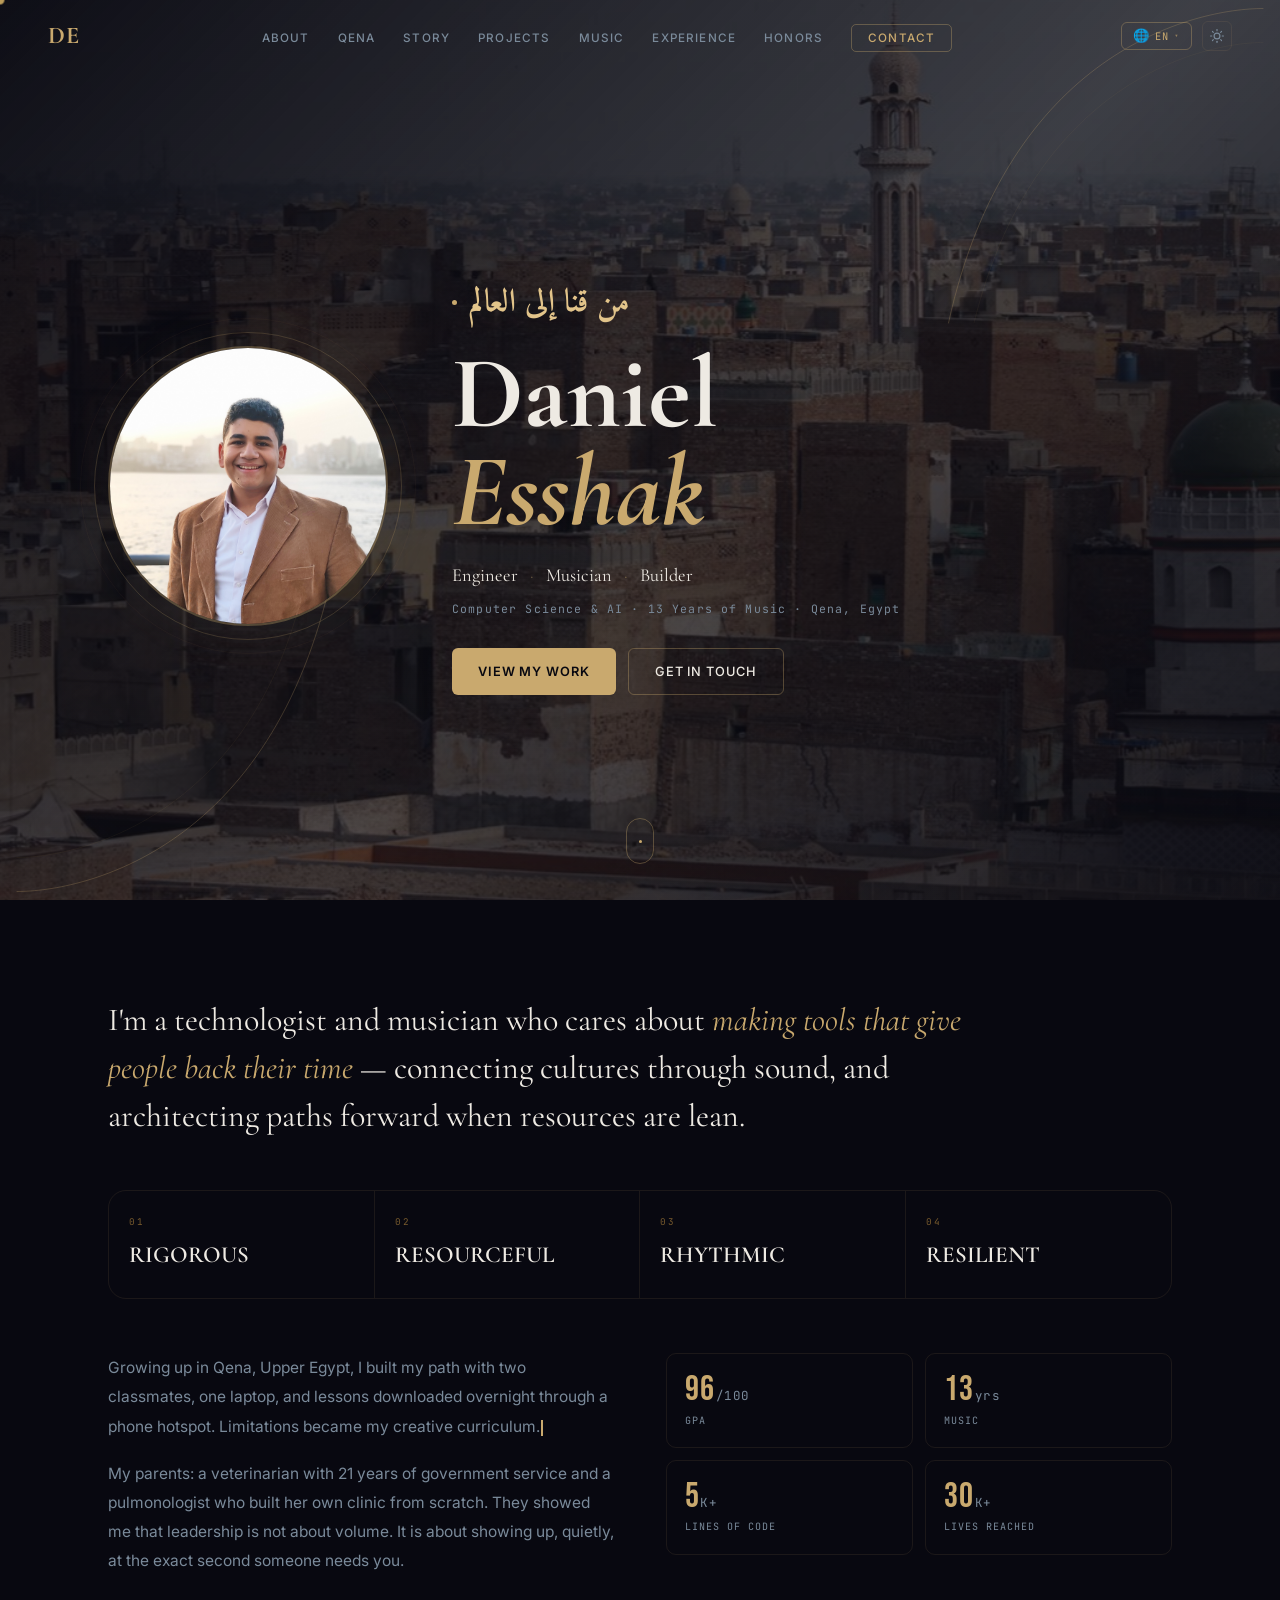
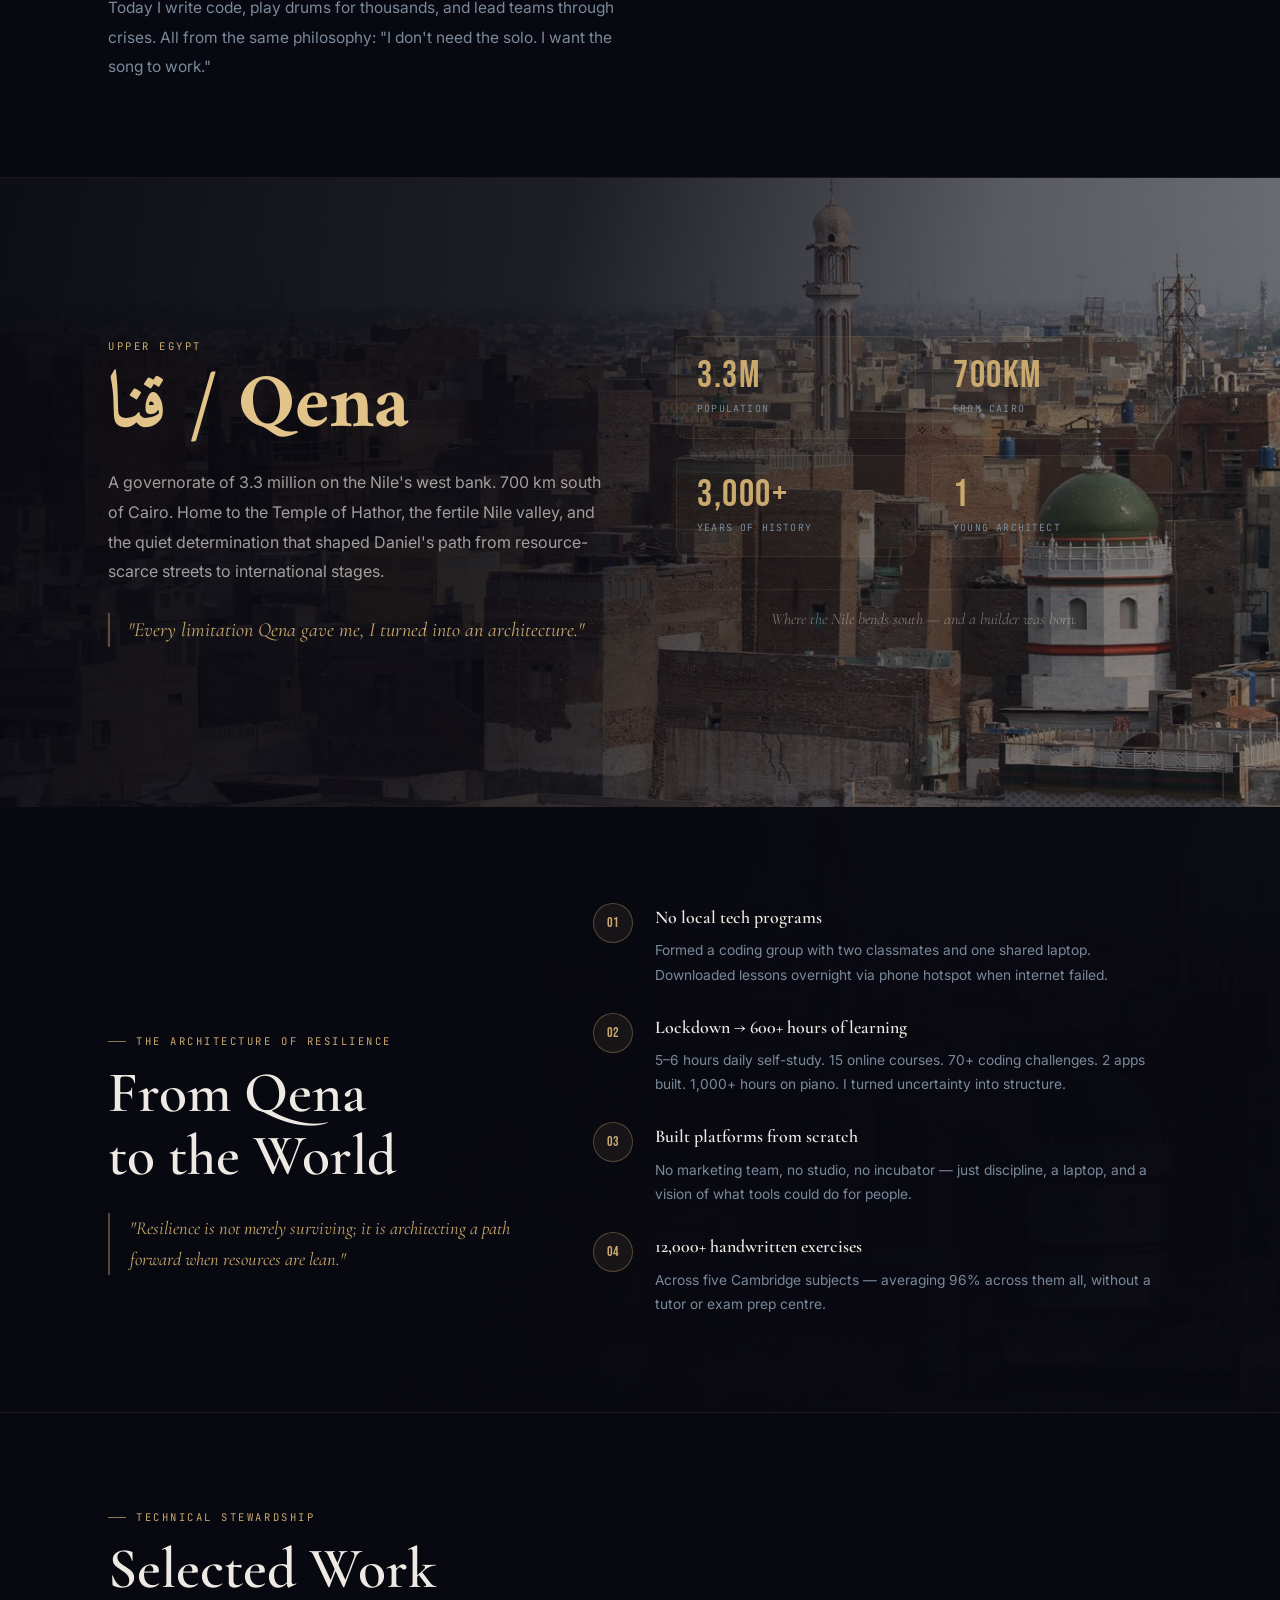
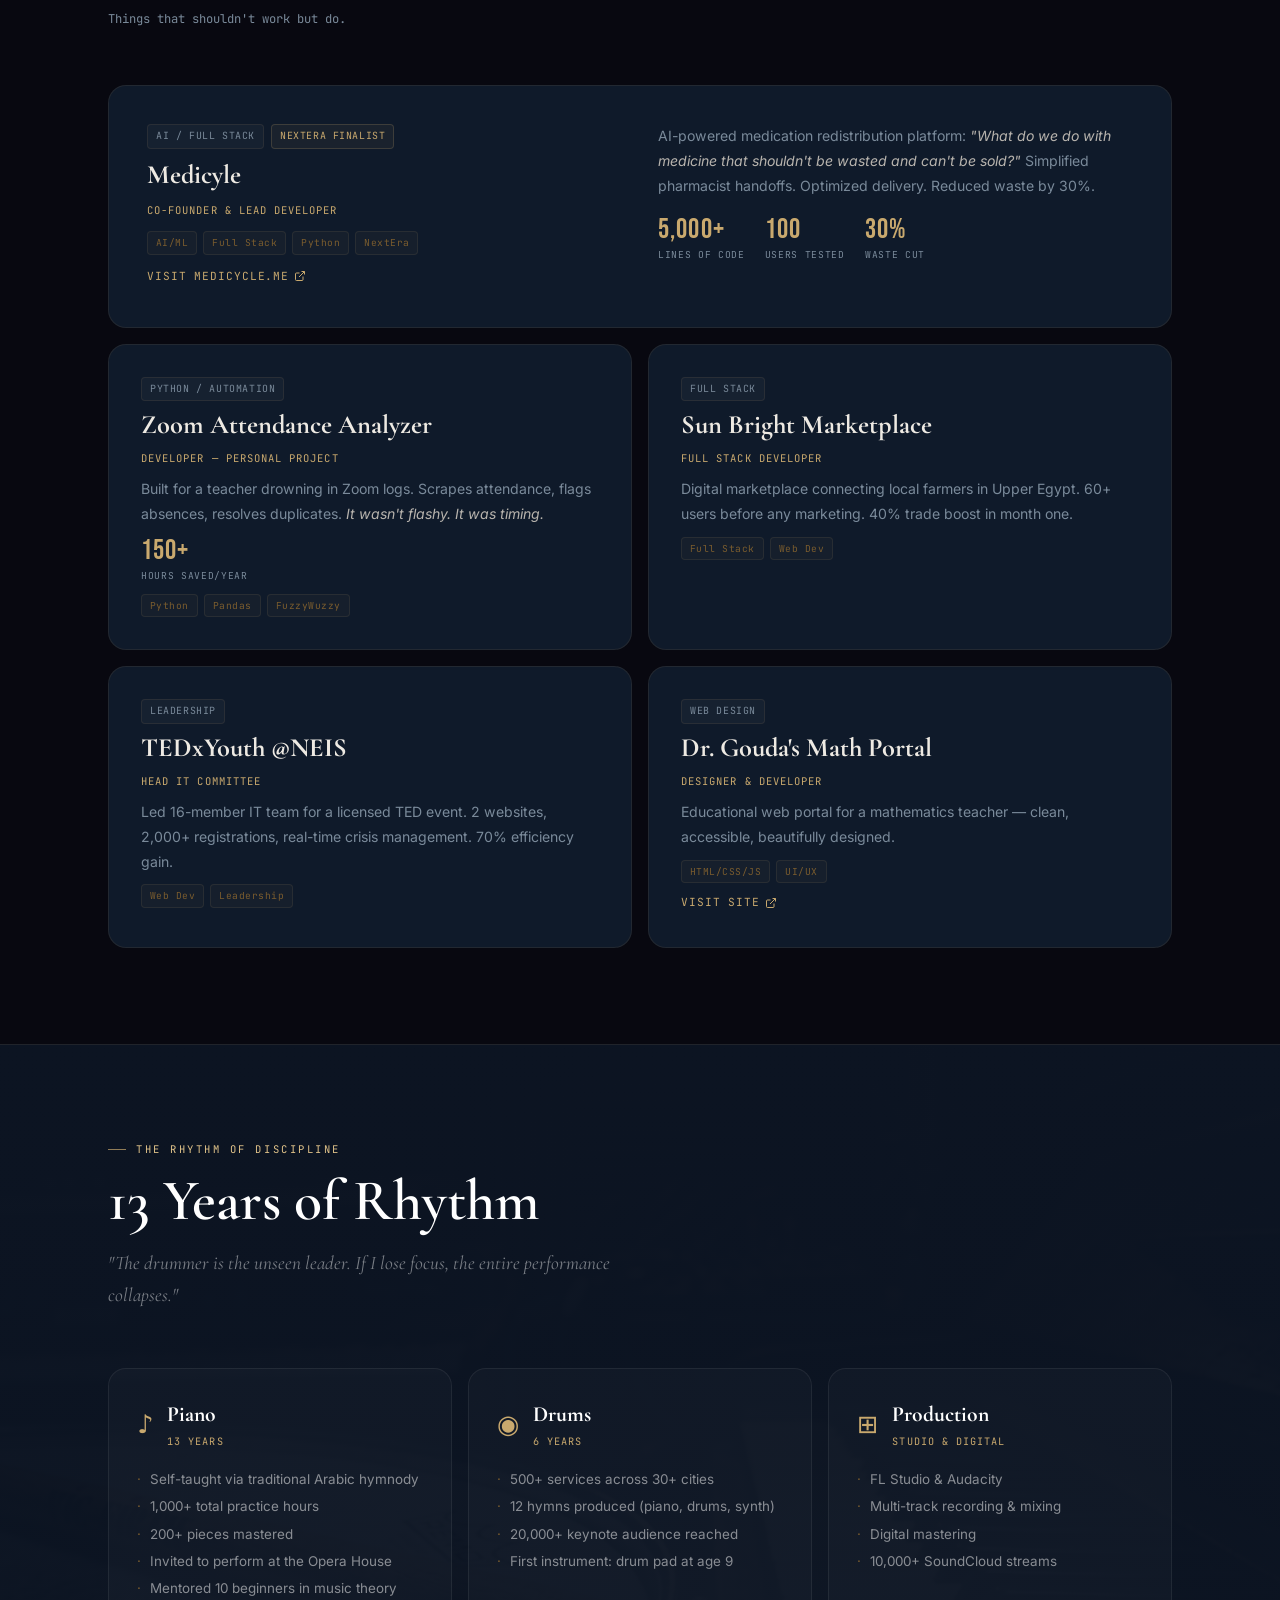
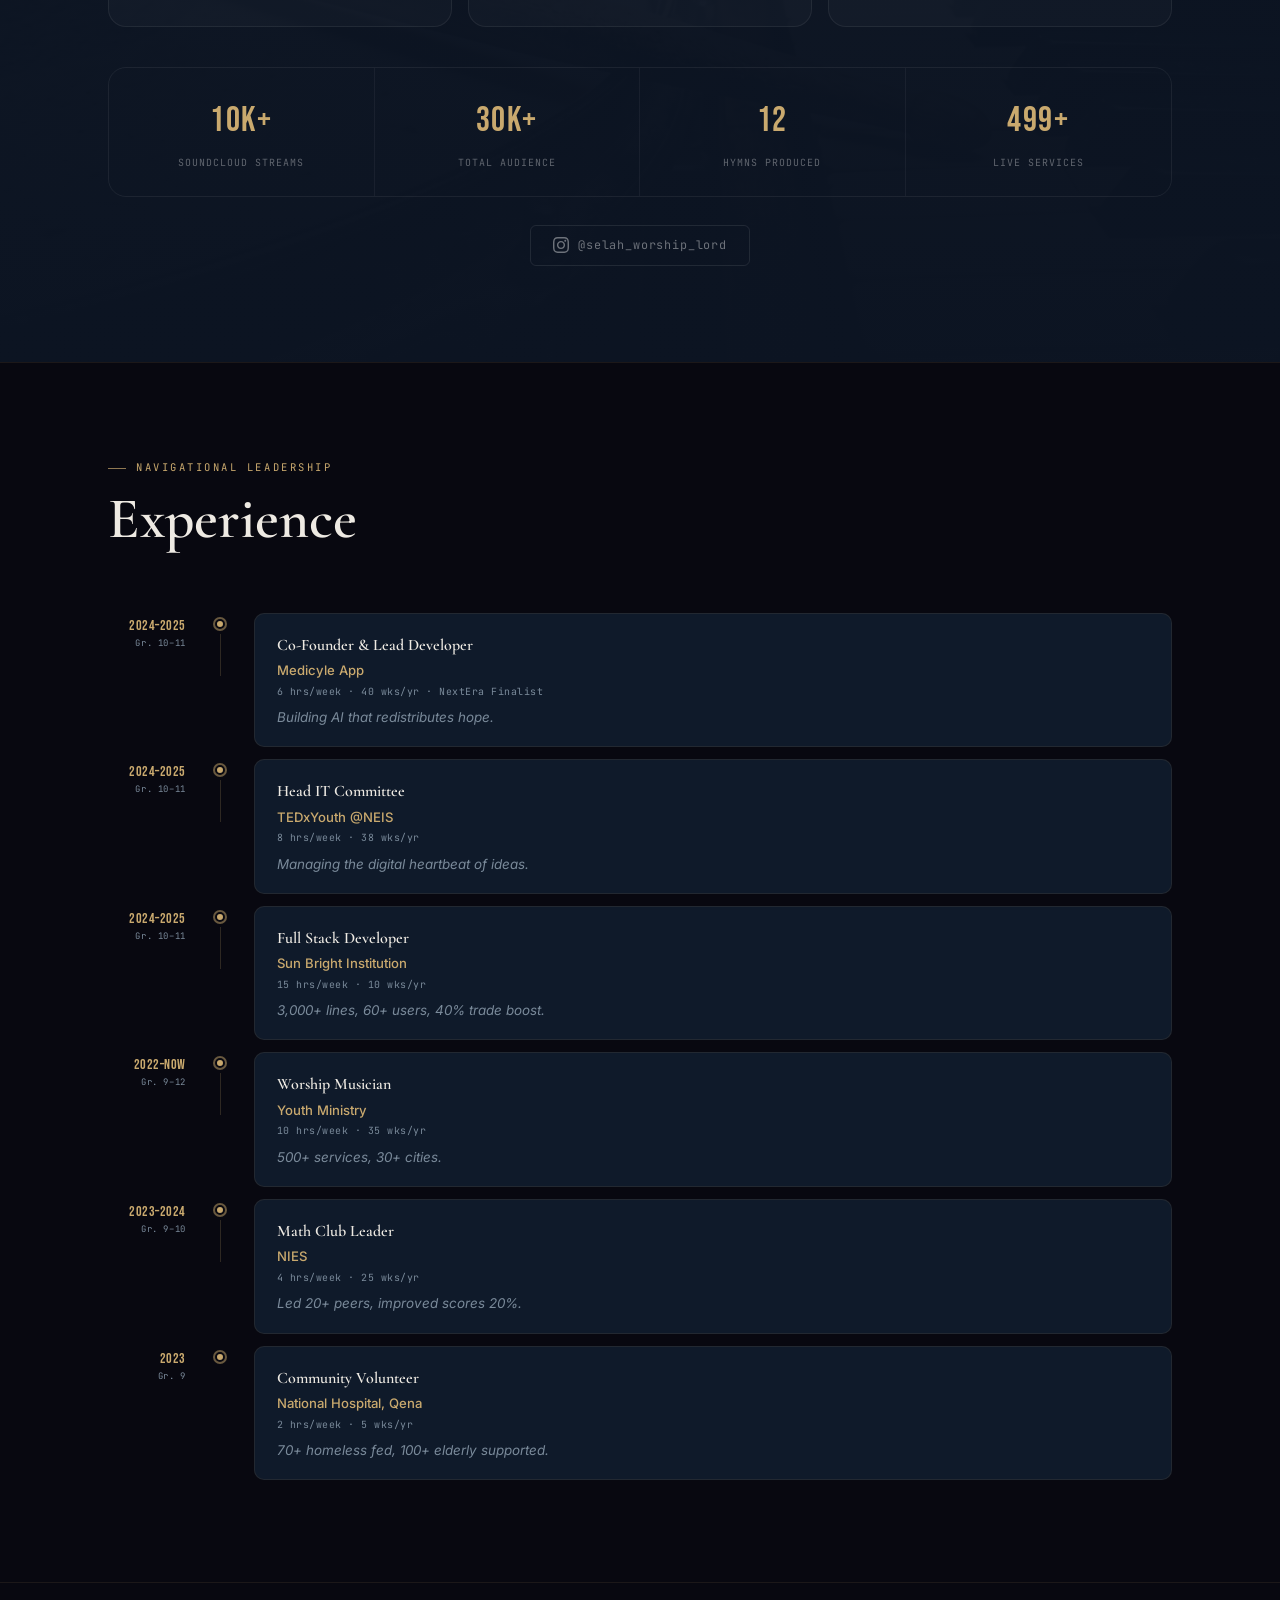
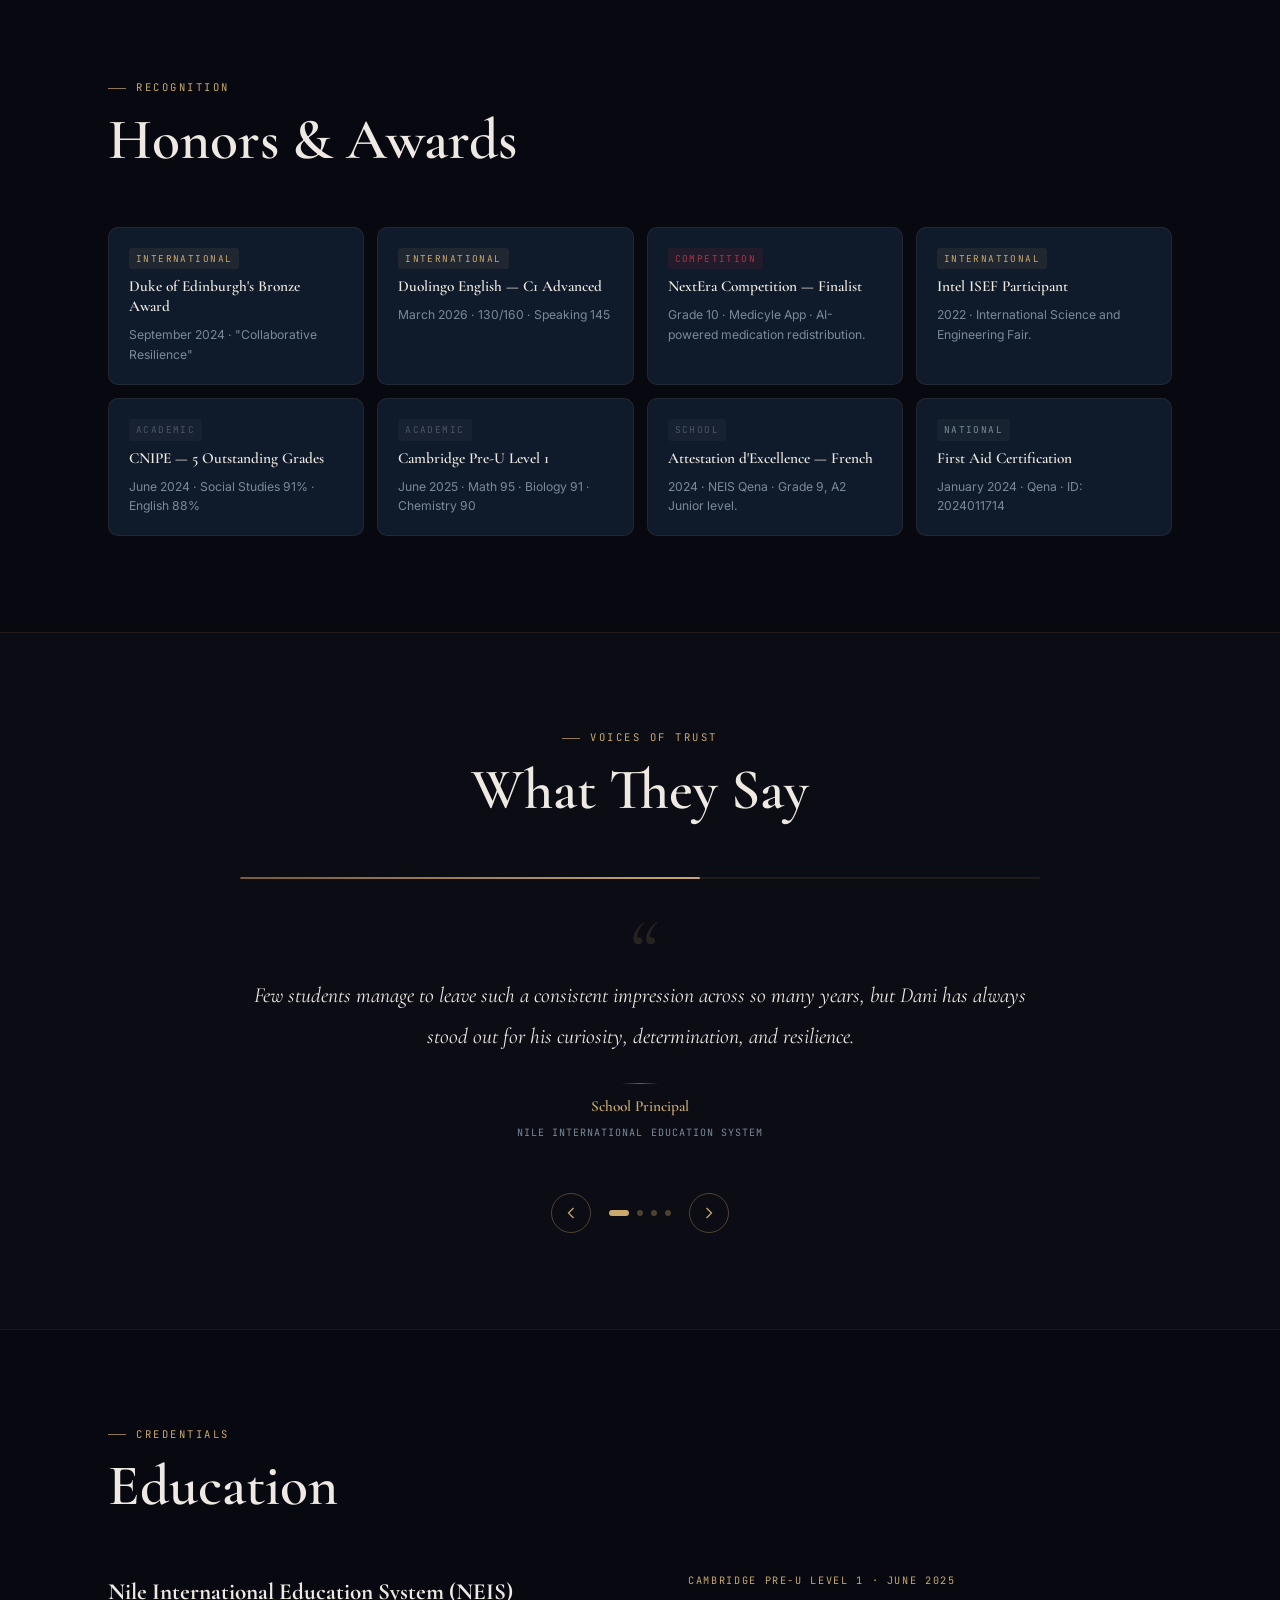
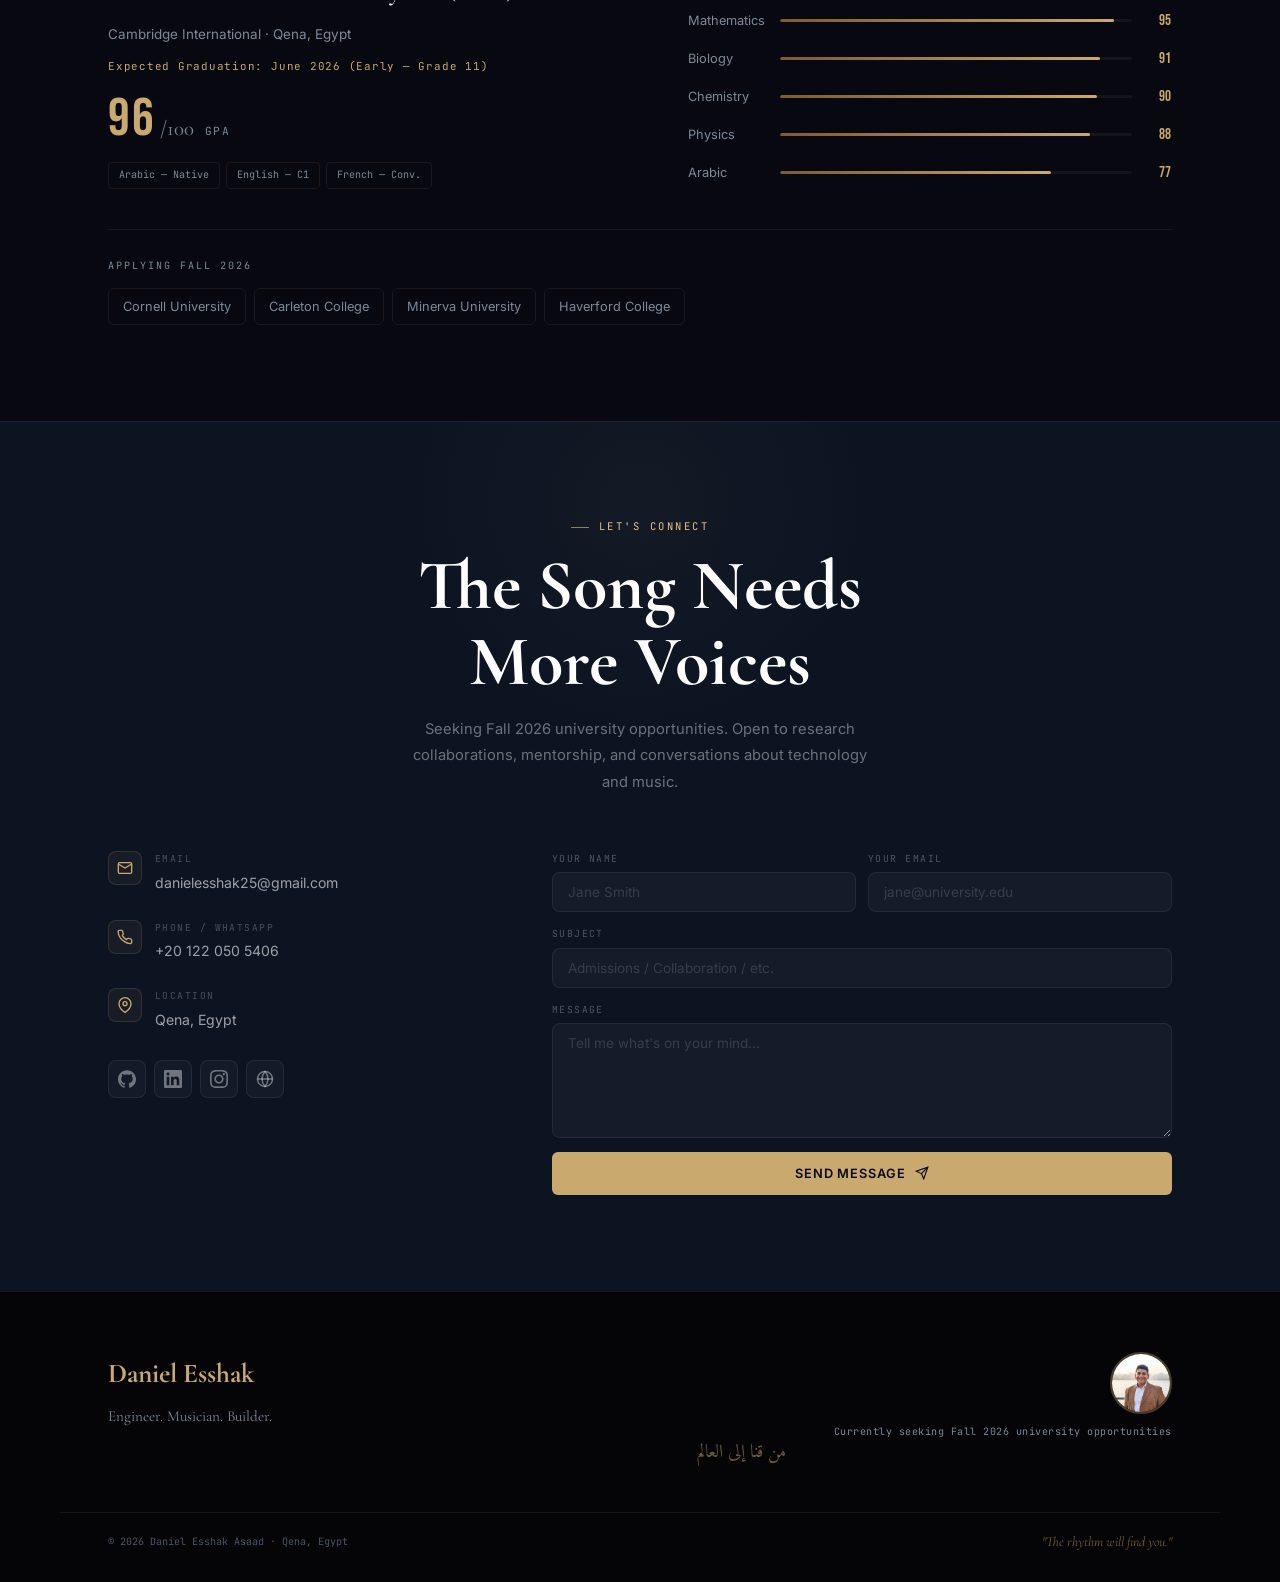
==== commit 65a48bd9: "fix: new favicon, simplified sitemap, WebSite JSON-LD schema for correct Google site name" ====
--- a/index.html
+++ b/index.html
@@ -47,42 +47,52 @@
   <link rel="apple-touch-icon" sizes="180x180"                href="favicon.png" />
   <meta name="theme-color" content="#08080f" />
 
-  <!-- ═══ JSON-LD STRUCTURED DATA — Person Schema ═══ -->
+  <!-- ═══ JSON-LD STRUCTURED DATA ═══ -->
   <script type="application/ld+json">
   {
     "@context": "https://schema.org",
-    "@type": "Person",
-    "name": "Daniel Esshak",
-    "alternateName": ["Dani Esshak", "Dany Esshak", "Dodo Esshak", "Dody", "داني اسحق", "دانيال اسحق", "دانيل"],
-    "description": "16-year-old computer science student and AI engineer from Qena, Egypt. Co-founder of Medicyle AI medication redistribution platform. TEDx IT Committee Lead. Pianist and drummer with 13 years of music experience.",
-    "url": "https://dodi-ui.github.io/Dody/",
-    "image": "https://dodi-ui.github.io/Dody/daniel_portrait.png",
-    "sameAs": [
-      "https://github.com/Dodi-ui"
-    ],
-    "jobTitle": "Software Engineer & Co-Founder",
-    "worksFor": {
-      "@type": "Organization",
-      "name": "Medicyle"
-    },
-    "birthPlace": {
-      "@type": "Place",
-      "name": "Qena, Egypt"
-    },
-    "nationality": "Egyptian",
-    "knowsLanguage": ["Arabic", "English", "French"],
-    "alumniOf": {
-      "@type": "EducationalOrganization",
-      "name": "Qena Secondary School"
-    },
-    "hasOccupation": [
+    "@graph": [
       {
-        "@type": "Occupation",
-        "name": "Software Engineer"
+        "@type": "WebSite",
+        "@id": "https://dodi-ui.github.io/Dody/#website",
+        "name": "Daniel Esshak",
+        "alternateName": "Dani Esshak | Dody | داني اسحق",
+        "url": "https://dodi-ui.github.io/Dody/",
+        "description": "Portfolio of Daniel Esshak — 16-year-old engineer, musician and builder from Qena, Egypt.",
+        "inLanguage": ["en", "ar"],
+        "publisher": {
+          "@type": "Person",
+          "name": "Daniel Esshak"
+        }
       },
       {
-        "@type": "Occupation",
-        "name": "Musician"
+        "@type": "Person",
+        "@id": "https://dodi-ui.github.io/Dody/#person",
+        "name": "Daniel Esshak",
+        "alternateName": ["Dani Esshak", "Dany Esshak", "Dodo Esshak", "Dody", "داني اسحق", "دانيال اسحق", "دانيل"],
+        "description": "16-year-old computer science student and AI engineer from Qena, Egypt. Co-founder of Medicyle AI. TEDx IT Committee Lead. Pianist and drummer with 13 years of music.",
+        "url": "https://dodi-ui.github.io/Dody/",
+        "image": "https://dodi-ui.github.io/Dody/daniel_portrait.png",
+        "sameAs": [
+          "https://github.com/Dodi-ui",
+          "https://www.instagram.com/dani_esshak/",
+          "https://medicycle.me"
+        ],
+        "jobTitle": "Software Engineer & Co-Founder",
+        "worksFor": {
+          "@type": "Organization",
+          "name": "Medicyle"
+        },
+        "birthPlace": {
+          "@type": "Place",
+          "name": "Qena, Egypt"
+        },
+        "nationality": "Egyptian",
+        "knowsLanguage": ["Arabic", "English", "French"],
+        "hasOccupation": [
+          { "@type": "Occupation", "name": "Software Engineer" },
+          { "@type": "Occupation", "name": "Musician" }
+        ]
       }
     ]
   }
